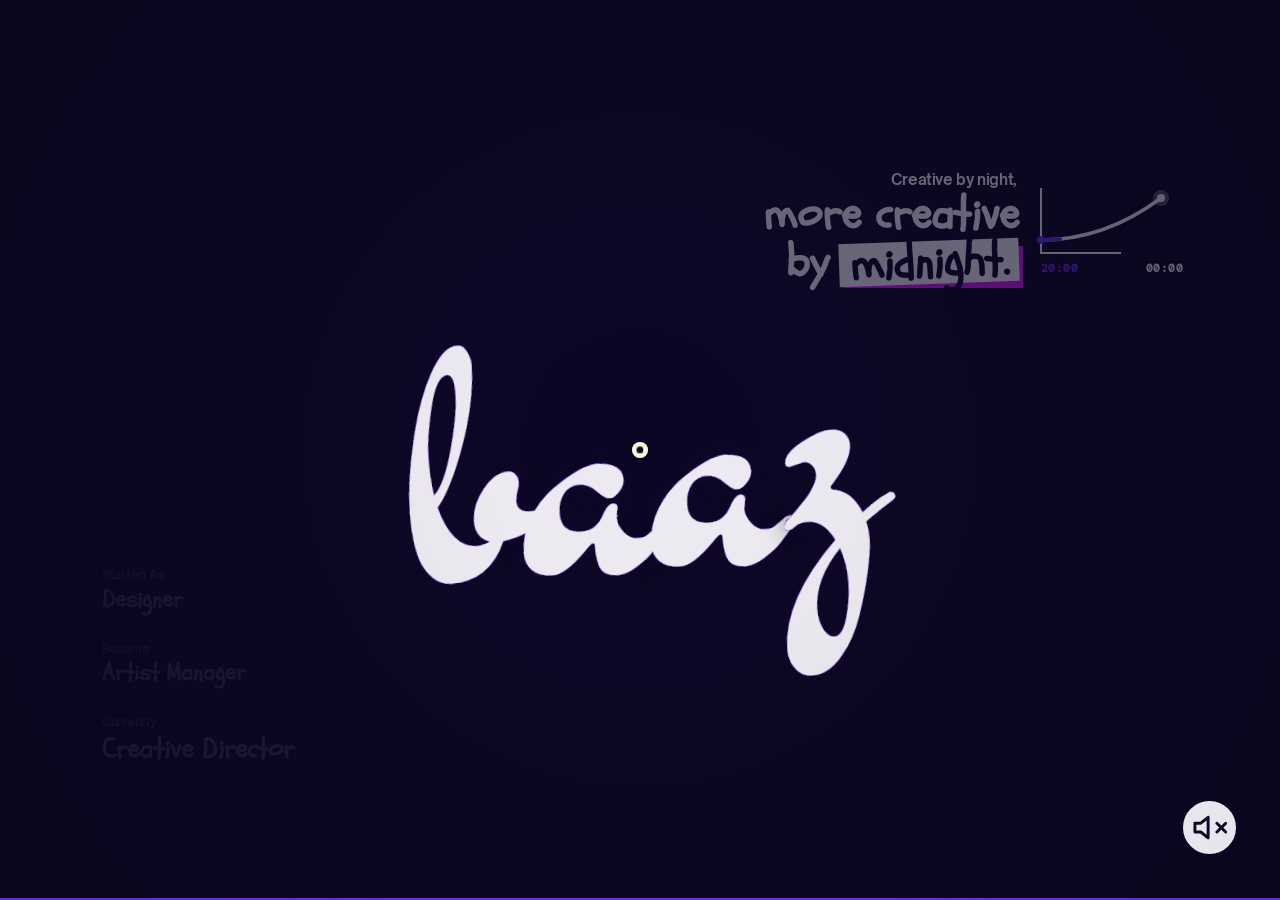
==== index.html @ 8e88f61d "Add complete portfolio clone with violet and magenta palette" ====
<!DOCTYPE html>
<html lang="en">
<head>
    <meta charset="UTF-8">
    <meta name="viewport" content="width=device-width, initial-scale=1.0">
    <title>Baaz | Violet Edition</title>

    <meta name="description" content="Bajkamal Singh — Creative Director & Growth Marketer based in Delhi. Building brands, campaigns, and cultural moments through structured storytelling.">
    <meta property="og:title" content="Bajkamal Singh | Creative Director & Marketer">
    <meta property="og:description" content="Portfolio of Bajkamal Singh — creative direction, growth marketing, and brand strategy from Delhi.">
    <meta property="og:type" content="website">
    <meta name="robots" content="noindex, nofollow">
    <meta name="twitter:card" content="summary_large_image">

    <!-- Tailwind CSS -->
    <link rel="stylesheet" href="utilities.css">
    
    <!-- Reliable Lucide Icons UMD CDN -->
    <script src="vendor/lucide.min.js"></script>

    <!-- GSAP & Plugins -->
    <script src="vendor/gsap.min.js" crossorigin="anonymous"></script>
    <script src="vendor/ScrollTrigger.min.js" crossorigin="anonymous"></script>
    <script src="vendor/Draggable.min.js" crossorigin="anonymous"></script>

    <!-- Lenis (Smooth Scroll) -->
    <script src="vendor/lenis.min.js" crossorigin="anonymous"></script>

    <!-- Tone.js (Cinematic Sound Design) -->
    <script src="vendor/Tone.js" crossorigin="anonymous"></script>

    <!-- Fonts: Dr Sugiyama + Inter + DM Mono + Bebas Neue + DM Sans -->
    
    
    <link href="fonts/fontface-0.css" rel="stylesheet">
    <link href="fonts/fontface-1.css" rel="stylesheet">

    <style>
        /* Accessibility: Reduced Motion */
        @media (prefers-reduced-motion: reduce) {
            *, ::before, ::after {
                animation-duration: 0.01ms !important;
                animation-iteration-count: 1 !important;
                transition-duration: 0.01ms !important;
                scroll-behavior: auto !important;
            }
            .will-change-transform, .will-change-opacity {
                will-change: auto !important;
            }
        }

        :root {
            --beige: #FFFEFE;
            --beige-dark: #FFFEFE;
            --blue: #7030F1;
            --navy: #0B0721;
            --border-w: 2px;
            --font-main: 'Inter', Arial, sans-serif;
        }

        html {
            overflow-x: hidden; /* block horizontal bleed even without Lenis */
        }

        body {
            font-family: var(--font-main);
            background-color: #0B0721; /* Deep void base */
            color: var(--navy);
            margin: 0;
            overflow-x: hidden; /* horizontal bleed blocked; Lenis controls vertical */
            -webkit-font-smoothing: antialiased;
            font-weight: 600;
        }

        /* --- UI UTILS --- */
        .border-grid { border-color: var(--blue); border-width: var(--border-w); }
        .border-b-grid { border-bottom: var(--border-w) solid var(--blue); }
        
        @media (hover: hover) and (pointer: fine) {
            body, a, button, [role="button"], input, select, textarea, .cursor-pointer, .cursor-hover {
                cursor: none !important;
            }
        }

        /* The Core Navbar Element */
        .nav-brutal { 
            display: flex; position: relative; background: var(--beige); 
            border: 2px solid var(--navy); box-shadow: 4px 4px 0px var(--navy); 
            padding: 4px; pointer-events: auto; justify-content: center;
            overflow: hidden;
            will-change: width, transform, border-color, background-color;
        }
        @media (min-width: 768px) {
            .nav-brutal { border-width: 3px; box-shadow: 8px 8px 0px var(--navy); padding: 6px; }
        }
        
        .nav-indicator { 
            position: absolute; top: 4px; bottom: 4px; left: 4px; 
            background: var(--blue); z-index: 0; 
            will-change: transform, width, left;
        }
        @media (min-width: 768px) {
            .nav-indicator { top: 6px; bottom: 6px; left: 6px; }
        }
        
        .nav-item {
            position: relative; z-index: 1; font-weight: 800;
            letter-spacing: 0.1em; color: var(--navy);
            transition: color 0.3s ease; text-decoration: none; white-space: nowrap;
            flex-shrink: 0;
            text-shadow: 0 0 0.5px currentColor, 0 0 0.5px currentColor;
        }
        .nav-item.active { color: var(--beige); }

        .bg-blueprint {
            background-size: 40px 40px;
            background-image: 
                linear-gradient(to right, rgba(112,48,241,0.05) 1px, transparent 1px),
                linear-gradient(to bottom, rgba(112,48,241,0.05) 1px, transparent 1px);
        }

        h2, h3 { font-weight: 800; letter-spacing: -0.03em; }
        ::-webkit-scrollbar { display: none; }
        @keyframes ticker { 0% { transform: translateX(0); } 100% { transform: translateX(-50%); } }
        @keyframes float { 0%,100% { transform: translateY(0px); } 50% { transform: translateY(-7px); } }

        /* --- CINEMATIC WORLD ARCHITECTURE --- */
        #world-viewport {
            width: 100%;
            height: 100vh;
            position: fixed;
            top: 0; left: 0;
            overflow-y: auto; 
            overflow-x: hidden;
            z-index: 10;
            background: #0B0721;
            perspective: 1500px;
        }

        #world-container {
            will-change: transform, filter, opacity;
            background: var(--beige);
            min-height: 100vh;
            transform-origin: center bottom;
            transform-style: preserve-3d;
        }

        /* Cinematic HUD Vignette */
        #cinematic-vignette {
            position: fixed; inset: 0; z-index: 9000; pointer-events: none;
            background: radial-gradient(circle at center, transparent 20%, rgba(11,7,33,0.98) 100%);
            opacity: 0.1; transition: opacity 0.8s ease; mix-blend-mode: multiply;
        }
        body.traveling #cinematic-vignette { opacity: 1; }
        
        /* Prevent heavy GSAP frame rendering during fast cinematic warping */
        body.traveling #vending-machine-section {
            visibility: hidden !important;
        }

        /* Cinematic Text Reveals */
        .reveal-text {
            clip-path: polygon(0 100%, 100% 100%, 100% 100%, 0% 100%);
            transform: translateY(20px);
            opacity: 0;
            transition: clip-path 0.9s cubic-bezier(0.16, 1, 0.3, 1), 
                        transform 0.9s cubic-bezier(0.16, 1, 0.3, 1), 
                        opacity 0.9s ease;
            will-change: clip-path, transform, opacity;
        }
        .reveal-text.is-visible {
            clip-path: polygon(0 -20%, 100% -20%, 100% 120%, 0 120%);
            transform: translateY(0);
            opacity: 1;
        }

        .reveal-blur {
            filter: blur(8px);
            transform: scale(0.95) translateY(10px);
            opacity: 0;
            transition: filter 1s cubic-bezier(0.16, 1, 0.3, 1), 
                        transform 1s cubic-bezier(0.16, 1, 0.3, 1), 
                        opacity 1s ease;
            will-change: filter, transform, opacity;
        }
        .reveal-blur.is-visible {
            filter: blur(0px);
            transform: scale(1) translateY(0);
            opacity: 1;
        }

        /* Metro Vibration Effect */
        @keyframes rumble {
            0% { transform: translateY(0px) translateX(0px); }
            25% { transform: translateY(-1px) translateX(1px) rotate(0.1deg); }
            50% { transform: translateY(1px) translateX(-1px) rotate(-0.1deg); }
            75% { transform: translateY(-1px) translateX(-0.5px) rotate(0.05deg); }
            100% { transform: translateY(0px) translateX(0px); }
        }
        .animate-rumble {
            animation: rumble 0.15s ease-in-out infinite;
        }

        /* --- DECK & REELS SPREAD ON SCROLL --- */
        @media (min-width: 768px) {
            .spread-deck > * + * {
                margin-left: -10rem !important;
                transition: margin 1.2s cubic-bezier(0.175, 0.885, 0.32, 1.275) 0.3s !important;
            }
            .spread-deck.is-spread > * + * {
                margin-left: -1.5rem !important; /* Spread sideways */
            }

            .spread-reels > * + * {
                margin-left: -8rem !important;
                transition: margin 1.2s cubic-bezier(0.175, 0.885, 0.32, 1.275) 0.4s !important;
            }
            .spread-reels.is-spread > * + * {
                margin-left: -0.5rem !important; /* Spread sideways */
            }
        }

        /* Elegant Highlighting */
        .glow-highlight {
            position: relative;
            display: inline-block;
            color: #DC1EFE;
            text-shadow: 0 0 15px rgba(220,30,254,0.4);
            font-style: italic;
        }
        .glow-highlight::after {
            content: "";
            position: absolute;
            bottom: -2px;
            left: 0;
            width: 100%;
            height: 1px;
            background: linear-gradient(90deg, transparent, rgba(220,30,254,0.8), transparent);
        }

        /* Video spatial layer — always fullscreen, always playing */
        #intro-thumb-container {
            opacity: 1;
        }

        /* The intro window frame that replaces the video slot in typography */
        #intro-window-frame {
            backdrop-filter: blur(1px);
            /* Subtle gradient to suggest depth behind */
            background: linear-gradient(
                to bottom,
                rgba(112,48,241,0.08) 0%,
                rgba(112,48,241,0.02) 100%
            );
        }

        #main-nav-container,
        #top-ribbon {
            will-change: transform, opacity, filter;
        }

        /* Modern Glass Reflections */
        .glass-reflection {
            position: absolute; top: 0; left: 0; right: 0; bottom: 0;
            background: linear-gradient(90deg, transparent 0%, rgba(255,254,254,0.03) 45%, rgba(255,254,254,0.08) 50%, rgba(255,254,254,0.03) 55%, transparent 100%);
            animation: drift 15s infinite linear;
            pointer-events: none; z-index: 50; mix-blend-mode: overlay;
        }
        @keyframes drift {
            0% { transform: translateX(-150%) skewX(-15deg); }
            100% { transform: translateX(250%) skewX(-15deg); }
        }

        /* Card Highlights */
        @keyframes cardWave {
            0% { transform: translateX(-200%) skewX(-15deg); }
            100% { transform: translateX(300%) skewX(-15deg); }
        }
        .card-wave {
            position: absolute; top: 0; left: 0; bottom: 0; width: 100%;
            background: linear-gradient(90deg, transparent, rgba(255,254,254,0.15), rgba(255,254,254,0.6), rgba(255,254,254,0.15), transparent);
            animation: cardWave 3s infinite linear;
            z-index: 5; pointer-events: none; mix-blend-mode: screen; 
        }

        /* --- STACK TRACE ACCORDION --- */
        .stack-card {
            will-change: transform, top;
        }

        #transit-train {
            height: 210px;
        }

        /* Stack card cursor label */
        #stack-cursor-label {
            position: fixed;
            pointer-events: none;
            z-index: 10003;
            transform: translate(18px, -50%);
            opacity: 0;
            transition: opacity 0.18s ease;
            will-change: transform, opacity;
            white-space: nowrap;
            background: #0B0721;
            color: #FFFEFE;
            font-family: 'Schoolbell', cursive;
            font-size: 11px;
            font-weight: 700;
            letter-spacing: 0.12em;
            text-transform: uppercase;
            padding: 5px 10px;
            border: 1.5px solid #FFFEFE;
            box-shadow: 3px 3px 0 #FFFEFE;
            line-height: 1;
        }
        #stack-cursor-label.visible { opacity: 1; }

        @media (hover: none), (max-width: 767px) {
            #stack-cursor-label { display: none !important; }
        }

        /* Gallery / Insomniac Work cursor label */
        #gallery-cursor-label {
            position: fixed;
            pointer-events: none;
            z-index: 10003;
            transform: translate(18px, -50%);
            opacity: 0;
            transition: opacity 0.18s ease;
            will-change: transform, opacity;
            white-space: nowrap;
            background: #FFFEFE;
            color: #0B0721;
            font-family: 'Schoolbell', cursive;
            font-size: 11px;
            font-weight: 700;
            letter-spacing: 0.12em;
            text-transform: uppercase;
            padding: 5px 10px;
            border: 1.5px solid #0B0721;
            box-shadow: 3px 3px 0 #0B0721;
            line-height: 1;
        }
        #gallery-cursor-label.visible { opacity: 1; }

        @media (hover: none), (max-width: 767px) {
            #gallery-cursor-label { display: none !important; }
        }

        /* Dissection case-study cursor label */
        #dissect-scroll-label {
            position: fixed;
            pointer-events: none;
            z-index: 10003;
            transform: translate(18px, -50%);
            opacity: 0;
            transition: opacity 0.18s ease;
            will-change: transform, opacity;
            white-space: nowrap;
            background: #0B0721;
            color: #FFFEFE;
            font-family: 'Schoolbell', cursive;
            font-size: 11px;
            font-weight: 700;
            letter-spacing: 0.12em;
            text-transform: uppercase;
            padding: 5px 10px;
            border: 1.5px solid #FFFEFE;
            box-shadow: 3px 3px 0 #FFFEFE;
            line-height: 1;
        }
        #dissect-scroll-label.visible { opacity: 1; }

        @media (hover: none), (max-width: 767px) {
            #dissect-scroll-label { display: none !important; }
        }

        .card-expand {
            max-height: 0; 
            overflow: hidden; 
            transition: max-height 0.5s cubic-bezier(0.23,1,0.32,1), opacity 0.4s ease, margin-top 0.4s ease; 
            opacity: 0; 
        }
        .card-expand.open {
            max-height: 800px;
            opacity: 1;
        }

        /* --- DIARY REALISM STYLES --- */
        .paper-texture {
            background-image: url("data:image/svg+xml,%3Csvg viewBox='0 0 200 200' xmlns='http://www.w3.org/2000/svg'%3E%3Cfilter id='noiseFilter'%3E%3CfeTurbulence type='fractalNoise' baseFrequency='0.85' numOctaves='3' stitchTiles='stitch'/%3E%3C/filter%3E%3Crect width='100%25' height='100%25' filter='url(%23noiseFilter)' opacity='0.08'/%3E%3C/svg%3E");
            mix-blend-mode: multiply;
            pointer-events: none;
        }

        .page-crease-left {
            background: linear-gradient(to right, transparent 75%, rgba(11,7,33,0.04) 88%, rgba(11,7,33,0.12) 100%);
        }
        .page-crease-right {
            background: linear-gradient(to left, transparent 75%, rgba(11,7,33,0.04) 88%, rgba(11,7,33,0.12) 100%);
        }

        /* 3D Book Spine Hinge and Turning Mechanics */
        .book-viewport {
            perspective: 2200px;
            transform-style: preserve-3d;
        }

        .book-container {
            transform-style: preserve-3d;
            position: relative;
        }

        /* Double-sided leaf structures */
        .book-page-turning {
            transform-style: preserve-3d;
            transform-origin: left center;
            position: absolute;
            width: 50%;
            height: 100%;
            top: 0;
            right: 0; /* Cover rests on the right half when closed */
            z-index: 30;
            will-change: transform;
        }

        .page-face {
            position: absolute;
            inset: 0;
            width: 100%;
            height: 100%;
            backface-visibility: hidden;
            overflow: hidden;
        }

        .page-face-front {
            /* Front of the physical cover */
            transform: rotateY(0deg);
        }

        .page-face-back {
            /* Inside of the cover (becomes Left Page when open) */
            transform: rotateY(180deg);
        }
        
        .realistic-paper-stack-right {
            box-shadow: 
                0px 0px 0px 1px rgba(11,7,33,0.1),
                1px 1px 0px #FFFEFE,
                2px 2px 0px #FFFEFE,
                3px 3px 0px #FFFEFE,
                4px 4px 0px #FFFEFE,
                5px 5px 0px #FFFEFE,
                12px 12px 20px rgba(11,7,33,0.3);
        }

        .realistic-paper-stack-left {
            box-shadow: 
                0px 0px 0px 1px rgba(11,7,33,0.1),
                -1px 1px 0px #FFFEFE,
                -2px 2px 0px #FFFEFE,
                -3px 3px 0px #FFFEFE,
                -4px 4px 0px #FFFEFE,
                -5px 5px 0px #FFFEFE,
                -12px 12px 20px rgba(11,7,33,0.3);
        }

        /* Scotch Tape Realistic Elements */
        .scotch-tape {
            background: rgba(255,254,254,0.35);
            backdrop-filter: blur(0.5px);
            border-left: 1px dashed rgba(255,254,254,0.4);
            border-right: 1px dashed rgba(255,254,254,0.4);
            box-shadow: 0 1px 3px rgba(11,7,33,0.06);
            transform: rotate(-3deg);
            mix-blend-mode: multiply;
        }
        .scotch-tape::before, .scotch-tape::after {
            content: '';
            position: absolute;
            left: 0; right: 0; height: 4px;
            background-size: 6px 4px;
        }
        .scotch-tape::before {
            top: -4px;
            background-image: linear-gradient(45deg, transparent 75%, rgba(255,254,254,0.4) 75%), linear-gradient(-45deg, transparent 75%, rgba(255,254,254,0.4) 75%);
        }
        .scotch-tape::after {
            bottom: -4px;
            background-image: linear-gradient(45deg, transparent 75%, rgba(255,254,254,0.4) 75%), linear-gradient(-45deg, transparent 75%, rgba(255,254,254,0.4) 75%);
        }

        /* Realistic Pushpin Elements */
        .pushpin {
            width: 12px;
            height: 12px;
            background: radial-gradient(circle at 35% 35%, #DC1EFE 0%, #DC1EFE 70%, #4D2999 100%);
            border-radius: 50%;
            box-shadow: 
                0 1px 1px rgba(11,7,33,0.3),
                3px 5px 4px rgba(11,7,33,0.35);
            position: relative;
        }
        .pushpin::after {
            content: '';
            position: absolute;
            top: 50%; left: 50%;
            width: 4px; height: 4px;
            background: rgba(255,254,254,0.6);
            border-radius: 50%;
            transform: translate(-50%, -50%) translate(-2px, -2px);
        }

        /* Blueprint Line SVG Animation Classes */
        .map-line-path {
            stroke: var(--blue);
            stroke-width: 2;
            fill: none;
            stroke-dasharray: 4000;
            stroke-dashoffset: 4000;
            stroke-linecap: butt;
            stroke-linejoin: round;
        }

        /* Focus lifts for active elements */
        .focus-lift-target {
            transition: transform 0.6s cubic-bezier(0.16, 1, 0.3, 1), opacity 0.6s ease, filter 0.6s ease;
            will-change: transform, opacity, filter;
        }

        /* Dynamic Circle Drawing around Sneakers */
        .glowing-circle-path {
            stroke: var(--blue);
            stroke-width: 2.5;
            fill: none;
            stroke-dasharray: 600;
            stroke-dashoffset: 600;
            stroke-linecap: round;
            transition: stroke-dashoffset 1.5s cubic-bezier(0.16, 1, 0.3, 1);
        }
        
        .glowing-circle-path.draw-active {
            stroke-dashoffset: 0;
        }

        /* Redacted / Evidence highlights */
        .marker-highlight {
            background: linear-gradient(104deg, transparent 0%, rgba(255,254,254,0) 1%, #FFFEFE 4%, #FFFEFE 96%, transparent 100%);
            display: inline-block;
            padding: 2px 8px;
            transform: rotate(-1deg);
            border: 1px dashed rgba(255,254,254,0.6);
            box-shadow: 1px 1px 3px rgba(11,7,33,0.05);
        }

        /* --- EVIDENCE STYLE STAMPS --- */
        .evidence-stamp-red {
            border: 2.5px solid rgba(220,30,254,0.85);
            color: rgba(220,30,254,0.9);
            transform: rotate(-3.5deg);
            box-shadow: inset 0 0 4px rgba(220,30,254,0.1), 2px 4px 10px rgba(11,7,33,0.08);
            background: rgba(255,254,254,0.3);
        }
        .evidence-stamp-yellow {
            border: 2px dashed rgba(77,41,153,0.85);
            color: rgba(77,41,153,0.95);
            transform: rotate(2deg);
            box-shadow: 2px 4px 10px rgba(11,7,33,0.06);
            background: rgba(255,254,254,0.35);
        }
        .evidence-stamp-blue {
            border: 2.5px solid rgba(112,48,241,0.8);
            color: rgba(112,48,241,0.95);
            transform: rotate(-1.5deg);
            box-shadow: 2px 4px 10px rgba(11,7,33,0.08);
            background: rgba(255,254,254,0.3);
        }

        /* Custom realistic lined/grid paper backgrounds */
        .ruled-paper-lines {
            background-size: 100% 24px;
            background-image: linear-gradient(rgba(112,48,241,0.06) 1px, transparent 1px);
        }

        /* --- PHYSICAL DRAGGABLE STICKER DESIGNS --- */
        .draggable-sticker {
            position: absolute;
            z-index: 100;
            cursor: grab !important;
            user-select: none;
            touch-action: none;
            will-change: transform, box-shadow;
            filter: drop-shadow(4px 8px 12px rgba(11,7,33,0.3));
            transition: transform 0.15s ease-out;
        }
        .draggable-sticker:active {
            cursor: grabbing !important;
            filter: drop-shadow(8px 16px 20px rgba(11,7,33,0.4));
        }
        /* Paper Sticker White Border Matte Outline */
        .sticker-matte-base {
            background-color: white;
            border: 4px solid white;
            border-radius: 12px;
            box-shadow: 0 0 0 1px rgba(11,7,33,0.12), inset 0 0 4px rgba(11,7,33,0.06);
            overflow: hidden;
            display: flex;
            align-items: center;
            justify-content: center;
        }
        .sticker-diecut-round {
            border-radius: 50%;
            background-color: white;
            border: 4.5px solid white;
            box-shadow: 0 0 0 1px rgba(11,7,33,0.12), inset 0 0 4px rgba(11,7,33,0.06);
        }

        /* --- DIARY TYPOGRAPHY ADAPTATIONS --- */
        /* Epilogue quote: Schoolbell, readable size, relaxed leading, no uppercase */
        #epilogue-quote {
            font-family: 'Schoolbell', cursive !important;
            font-size: clamp(14px, 1.6vw, 20px) !important;
            font-weight: 400 !important;
            text-transform: none !important;
            letter-spacing: 0.02em !important;
            line-height: 1.65 !important;
        }

        /* Philosophy card: Schoolbell headline + body */
        #art-terminal h4 {
            font-family: 'Schoolbell', cursive !important;
            font-weight: 700 !important;
            font-size: clamp(18px, 1.6vw, 22px) !important;
            letter-spacing: -0.025em !important;
        }
        #art-terminal p.relative {
            font-family: 'Schoolbell', cursive !important;
            font-size: clamp(12px, 1.1vw, 14px) !important;
            color: rgba(11,7,33,0.8) !important;
            line-height: 1.55 !important;
        }

        /* Micro story (left page narrative block) */
        #origin-micro-story {
            font-size: clamp(12px, 1.2vw, 15px) !important;
            line-height: 1.65 !important;
        }

        /* Intro sticky note typewriter text */
        #intro-sticky-note .relative.z-10 > p {
            font-size: clamp(13px, 1.2vw, 15px) !important;
            line-height: 24px !important;
        }
        #intro-sticky-note .relative.z-10 > p > span {
            font-size: clamp(12px, 1.1vw, 14px) !important;
        }

        /* "how it all started" cursive annotation */
        #frag-origin-cursive {
            font-size: clamp(20px, 2.2vw, 28px) !important;
        }

        /* Strategy annotation multi-line */
        #frag-strategy-annot {
            font-size: clamp(12px, 1.3vw, 16px) !important;
            font-weight: 700 !important;
            line-height: 1.35 !important;
        }
        #frag-strategy-annot span {
            font-size: clamp(14px, 1.5vw, 18px) !important;
        }

        /* "crazy what happens" annotation */
        #art-stats > div:last-child {
            font-size: clamp(13px, 1.2vw, 15px) !important;
            line-height: 1.35 !important;
        }

        /* Evidence stamp annotations (Gloria Hallelujah captions) */
        .evidence-stamp-red > span:last-child {
            font-size: clamp(11px, 1.1vw, 15px) !important;
            line-height: 1.3 !important;
        }
        .evidence-stamp-yellow > span:last-child {
            font-size: clamp(9px, 0.95vw, 12px) !important;
            line-height: 1.3 !important;
        }
        .evidence-stamp-blue > span:last-child {
            font-size: clamp(11px, 1.1vw, 15px) !important;
            line-height: 1.3 !important;
        }

        /* Torn signature paper */
        #torn-signature-paper > div:last-child {
            font-size: clamp(22px, 2.2vw, 30px) !important;
            line-height: 1.1 !important;
        }

        /* Footnote / PS block */
        #other-highlights-block {
            font-size: clamp(9px, 0.85vw, 10px) !important;
            color: rgba(11,7,33,0.8) !important;
        }

        /* Bottom footer labels on both pages */
        #about .flex.justify-between.items-end.font-\[\'Schoolbell\'\] {
            font-size: clamp(9px, 0.85vw, 14px) !important;
            opacity: 0.7 !important;
        }
        #about .flex.flex-col.items-start.gap-1.font-\[\'Schoolbell\'\] {
            font-size: clamp(9px, 0.85vw, 14px) !important;
            color: rgba(11,7,33,0.8) !important;
        }

        /* Responsive tiers */
        @media (min-width: 768px) and (max-width: 1023px) {
            #epilogue-quote       { font-size: 16px !important; }
            #art-terminal h4      { font-size: 19px !important; }
            #art-terminal p.relative { font-size: 12px !important; }
            #frag-origin-cursive  { font-size: 21px !important; }
            #frag-strategy-annot  { font-size: 13px !important; }
            #frag-strategy-annot span { font-size: 15px !important; }
            #origin-micro-story   { font-size: 12px !important; }
            #torn-signature-paper > div:last-child { font-size: 22px !important; }
            .evidence-stamp-red > span:last-child  { font-size: 11px !important; }
            .evidence-stamp-blue > span:last-child { font-size: 11px !important; }
        }
        @media (min-width: 1024px) and (max-width: 1440px) {
            #epilogue-quote       { font-size: 17px !important; }
            #art-terminal h4      { font-size: 20px !important; }
            #frag-origin-cursive  { font-size: 24px !important; }
            #torn-signature-paper > div:last-child { font-size: 26px !important; }
        }
        @media (min-width: 1441px) and (max-width: 1920px) {
            #epilogue-quote       { font-size: 19px !important; }
            #frag-origin-cursive  { font-size: 27px !important; }
            #torn-signature-paper > div:last-child { font-size: 29px !important; }
        }
        @media (min-width: 1921px) {
            #epilogue-quote       { font-size: 20px !important; }
            #frag-origin-cursive  { font-size: 28px !important; }
            #torn-signature-paper > div:last-child { font-size: 30px !important; }
        }

        /* --- DIARY CINEMATIC FOCAL OVERLAY --- */
        #diary-focal-overlay {
            position: fixed;
            inset: 0;
            pointer-events: none;
            z-index: 198;
            opacity: 0;
            will-change: opacity;
            background: radial-gradient(
                ellipse 40vw 44vh at 50% 50%,
                transparent 0%,
                transparent 28%,
                rgba(11,7,33,0.45) 52%,
                rgba(11,7,33,0.82) 74%,
                rgba(11,7,33,0.96) 100%
            );
        }

        /* --- AWARD-WINNING HERO LABELS --- */
        .hero-label-item {
            position: relative;
            overflow: hidden;
            display: block;
        }
        .hero-label-primary {
            display: block;
            transition: transform 0.6s cubic-bezier(0.16, 1, 0.3, 1), opacity 0.5s ease;
            will-change: transform, opacity;
        }
        .hero-label-secondary {
            display: block;
            position: absolute;
            top: 100%;
            left: 0;
            color: var(--blue);
            transition: transform 0.6s cubic-bezier(0.16, 1, 0.3, 1), opacity 0.5s ease;
            will-change: transform, opacity;
            text-align: inherit;
            width: 100%;
            text-shadow: 0 0 12px rgba(112,48,241,0.5);
            opacity: 0;
        }
        .group:hover .hero-label-primary { transform: translateY(-110%) skewY(-4deg); opacity: 0; }
        .group:hover .hero-label-secondary { transform: translateY(-100%) skewY(0deg); opacity: 1; }
        
        .delay-1 { transition-delay: 0.05s; }
        .delay-2 { transition-delay: 0.1s; }
        
        .transform-style-3d {
            transform-style: preserve-3d;
            perspective: 800px;
        }

        
        /* --- STREAMING_CHUNK: Defining hanging paper hinge coordinates... */
        .hanging-hinge-top { transform-origin: top center !important; }
        .hanging-hinge-left { transform-origin: top left !important; }

        /* --- BRUTALIST CASE STUDY CSS OVERRIDES --- */
        .brutal-wrap { padding: 4rem 3rem; display: flex; flex-direction: column; gap: 2rem; font-family: 'Inter', sans-serif; }
        @media (max-width: 768px) { .brutal-wrap { padding: 2.5rem 1.5rem; } }
        .brutal-overline { font-family: 'Schoolbell', cursive; font-size: 14px; font-weight: 800; letter-spacing: 0.15em; text-transform: uppercase; border-bottom: 4px solid var(--text-color); padding-bottom: 8px; display: inline-block; margin-bottom: 1rem; color: var(--text-color); }
        .brutal-title { font-family: 'Bebas Neue', sans-serif; font-size: clamp(80px, 16vw, 180px); line-height: 0.85; letter-spacing: -0.02em; margin-bottom: 1rem; text-transform: uppercase; color: var(--text-color); }
        .brutal-sub { font-family: 'DM Sans', sans-serif; font-size: 16px; font-weight: 800; margin-bottom: 2rem; border: 4px solid var(--text-color); padding: 12px; display: inline-block; text-transform: uppercase; background: var(--text-color); color: var(--bg-color); }
        .brutal-tags { display: flex; gap: 12px; flex-wrap: wrap; margin-bottom: 3rem; }
        .brutal-tag { font-family: 'Schoolbell', cursive; font-size: 12px; font-weight: 800; letter-spacing: 0.1em; text-transform: uppercase; border: 4px solid var(--text-color); padding: 6px 12px; background: transparent; color: var(--text-color); }
        .brutal-hook { font-family: 'Inter', sans-serif; font-weight: 900; font-size: clamp(24px, 4vw, 36px); line-height: 1.1; letter-spacing: -0.04em; border-left: 12px solid var(--text-color); padding-left: 2rem; margin: 3rem 0; color: var(--text-color); }
        
        .brutal-split { display: grid; grid-template-columns: 1fr 1fr; border: 8px solid var(--text-color); margin: 3rem 0; }
        @media (max-width: 768px) { .brutal-split { grid-template-columns: 1fr; } }
        .brutal-split-left, .brutal-split-right { padding: 3rem; display: flex; flex-direction: column; }
        .brutal-split-left { border-right: 8px solid var(--text-color); background: var(--bg-color); color: var(--text-color); }
        .brutal-split-right { background: var(--text-color); color: var(--bg-color); }
        @media (max-width: 768px) { .brutal-split-left { border-right: none; border-bottom: 8px solid var(--text-color); } }
        .brutal-split-title { font-family: 'Schoolbell', cursive; font-size: 16px; font-weight: 800; text-transform: uppercase; border-bottom: 4px solid currentColor; padding-bottom: 8px; margin-bottom: 1.5rem; letter-spacing: 0.1em; }
        .brutal-split-body { font-family: 'Inter', sans-serif; font-weight: 900; font-size: 24px; line-height: 1.2; letter-spacing: -0.02em; }
        
        .brutal-grid-3 { display: grid; grid-template-columns: repeat(3, 1fr); border: 8px solid var(--text-color); margin: 2rem 0; }
        .brutal-grid-2 { display: grid; grid-template-columns: repeat(2, 1fr); border: 8px solid var(--text-color); margin: 2rem 0; }
        @media (max-width: 768px) { .brutal-grid-3, .brutal-grid-2 { grid-template-columns: 1fr; } }
        .brutal-grid-item { padding: 2rem; border-right: 8px solid var(--text-color); border-bottom: 8px solid var(--text-color); display: flex; flex-direction: column; color: var(--text-color); }
        .brutal-grid-3 .brutal-grid-item:nth-child(3n) { border-right: none; }
        .brutal-grid-2 .brutal-grid-item:nth-child(2n) { border-right: none; }
        .brutal-grid-3 .brutal-grid-item:not(:nth-last-child(-n+3)) { border-bottom: 8px solid var(--text-color); }
        .brutal-grid-2 .brutal-grid-item:not(:nth-last-child(-n+2)) { border-bottom: 8px solid var(--text-color); }
        .brutal-grid-3 .brutal-grid-item:nth-last-child(-n+3), .brutal-grid-2 .brutal-grid-item:nth-last-child(-n+2) { border-bottom: none; }
        @media (max-width: 768px) { 
            .brutal-grid-3 .brutal-grid-item, .brutal-grid-2 .brutal-grid-item { border-right: none !important; border-bottom: 8px solid var(--text-color) !important; } 
            .brutal-grid-3 .brutal-grid-item:last-child, .brutal-grid-2 .brutal-grid-item:last-child { border-bottom: none !important; }
        }
        
        .brutal-num { font-family: 'Bebas Neue', sans-serif; font-size: 80px; line-height: 0.8; margin-bottom: 1rem; letter-spacing: -0.02em; }
        .brutal-item-title { font-family: 'Inter', sans-serif; font-weight: 900; font-size: 24px; text-transform: uppercase; margin-bottom: 1rem; border-bottom: 4px solid var(--text-color); padding-bottom: 8px; }
        .brutal-item-desc { font-family: 'DM Sans', sans-serif; font-size: 14px; font-weight: 600; line-height: 1.5; text-transform: uppercase; }
        
        .brutal-contact-sheet { display: grid; grid-template-columns: repeat(auto-fit, minmax(250px, 1fr)); gap: 3rem; margin: 4rem 0; }
        .brutal-img-wrap { position: relative; filter: saturate(0.85) contrast(1.05); transition: filter 0.2s, box-shadow 0.2s, transform 0.2s; min-height: 300px; display: flex; flex-direction: column; overflow: hidden; border-radius: 12px; }
        .brutal-img-wrap:hover { filter: saturate(1.1) contrast(1.1); transform: translateY(-4px); box-shadow: 0 20px 40px rgba(11,7,33,0.5); }
        .brutal-img-wrap img { width: 100%; height: 100%; object-fit: cover; display: block; mix-blend-mode: normal; flex-grow: 1;}
        .brutal-img-meta { position: absolute; top: 0; left: 0; background: var(--text-color); color: var(--bg-color); font-family: 'Schoolbell', cursive; font-size: 12px; font-weight: 800; padding: 6px 12px; text-transform: uppercase; z-index: 10; border-bottom: 4px solid var(--bg-color); border-right: 4px solid var(--bg-color); }
        
        .brutal-stats-grid { display: grid; grid-template-columns: repeat(auto-fit, minmax(250px, 1fr)); gap: 3rem; margin: 4rem 0; }
        .brutal-stat-card { border: 8px solid var(--text-color); padding: 2rem; display: flex; flex-direction: column; box-shadow: 16px 16px 0px var(--text-color); background: var(--bg-color); color: var(--text-color); }
        .brutal-stat-big { font-family: 'Bebas Neue', sans-serif; font-size: clamp(80px, 10vw, 140px); line-height: 0.8; margin-bottom: 0.5rem; letter-spacing: -0.02em; }
        .brutal-stat-label { font-family: 'Schoolbell', cursive; font-size: 14px; font-weight: 800; text-transform: uppercase; border-top: 6px solid var(--text-color); padding-top: 1rem; margin-top: auto; letter-spacing: 0.1em; }
        .brutal-stat-sub { font-family: 'DM Sans', sans-serif; font-size: 13px; font-weight: 700; margin-bottom: 2rem; text-transform: uppercase; }

        .brutal-flow-container { border: 8px solid var(--text-color); padding: 2rem; background: var(--bg-color); overflow-x: auto; margin-bottom: 2rem; box-shadow: 16px 16px 0px var(--text-color); }
    
        /* --- GALLERY MARQUEE --- */
        @keyframes marquee-left {
            0% { transform: translateX(0); }
            100% { transform: translateX(-50%); }
        }
        @keyframes marquee-right {
            0% { transform: translateX(-50%); }
            100% { transform: translateX(0); }
        }

        /* --- ATTENTION PULSE --- */
        @keyframes outlinePulse {
            0% { outline: 4px solid rgba(220,30,254,0.7); outline-offset: 0px; }
            70% { outline: 4px solid rgba(220,30,254,0); outline-offset: 15px; }
            100% { outline: 4px solid rgba(220,30,254,0); outline-offset: 15px; }
        }
        .attention-pulse {
            animation: outlinePulse 2s infinite ease-out;
        }
        .animate-marquee-left { animation: marquee-left 40s linear infinite; }
        .animate-marquee-right { animation: marquee-right 45s linear infinite; }
        .hover-pause:hover { animation-play-state: paused; }

        /* --- DYNAMIC MOCKUPS & HOVER EFFECTS (WANDER) --- */
        .mockup-scene { 
            position: relative; height: 450px; width: 100%; display: flex; justify-content: center; align-items: center; 
            perspective: 1200px; margin: 4rem 0; overflow: visible; z-index: 10;
        }
        @media (max-width: 768px) { .mockup-scene { transform: scale(0.65); height: 280px; margin: 1rem 0; } }
        
        .mockup-phone { 
            position: absolute; width: 240px; height: auto;
            transition: all 0.6s cubic-bezier(0.23, 1, 0.32, 1); 
            display: flex; flex-direction: column; 
            filter: drop-shadow(0 20px 40px rgba(11,7,33,0.6)) saturate(0.85) contrast(1.05); 
            will-change: transform, filter;
        }
        
        /* Pre-scroll state: tightly stacked */
        .mockup-left { transform: translateX(-40px) rotate(-4deg) translateY(10px); z-index: 1; }
        .mockup-center { transform: translateY(0px) rotate(0deg); z-index: 3; }
        .mockup-right { transform: translateX(40px) rotate(4deg) translateY(10px); z-index: 2; }
        
        /* Scrolled into view: splayed out */
        .mockup-scene.is-visible .mockup-left { transform: translateX(-150px) rotate(-8deg) translateY(15px); }
        .mockup-scene.is-visible .mockup-center { transform: translateY(0px) rotate(0deg); }
        .mockup-scene.is-visible .mockup-right { transform: translateX(150px) rotate(8deg) translateY(15px); }
        
        /* On hover of scene: push them far apart sidewards to prevent clashing, and scale down unhovered */
        .mockup-scene.is-visible:hover .mockup-left { transform: translateX(-240px) rotate(-8deg) translateY(15px) scale(0.9); filter: drop-shadow(0 15px 30px rgba(11,7,33,0.4)) saturate(0.8) brightness(0.7); }
        .mockup-scene.is-visible:hover .mockup-center { transform: translateY(0px) rotate(0deg) scale(0.9); filter: drop-shadow(0 15px 30px rgba(11,7,33,0.4)) saturate(0.8) brightness(0.7); }
        .mockup-scene.is-visible:hover .mockup-right { transform: translateX(240px) rotate(8deg) translateY(15px) scale(0.9); filter: drop-shadow(0 15px 30px rgba(11,7,33,0.4)) saturate(0.8) brightness(0.7); }
        
        /* Hovered item: moves slightly upwards and sidewards from its new pushed position */
        .mockup-scene.is-visible .mockup-left:hover { transform: translateX(-260px) rotate(-4deg) translateY(-10px) scale(1) !important; filter: drop-shadow(0 30px 60px rgba(11,7,33,0.8)) saturate(1.1) brightness(1) contrast(1.05) !important; z-index: 10 !important; }
        .mockup-scene.is-visible .mockup-center:hover { transform: translateY(-15px) rotate(0deg) scale(1) !important; filter: drop-shadow(0 30px 60px rgba(11,7,33,0.8)) saturate(1.1) brightness(1) contrast(1.05) !important; z-index: 10 !important; }
        .mockup-scene.is-visible .mockup-right:hover { transform: translateX(260px) rotate(4deg) translateY(-10px) scale(1) !important; filter: drop-shadow(0 30px 60px rgba(11,7,33,0.8)) saturate(1.1) brightness(1) contrast(1.05) !important; z-index: 10 !important; }

        /* --- SPLAYED CARD DECK (DROP / RNTL) --- */
        .splayed-deck { 
            position: relative; height: 420px; width: 100%; display: flex; justify-content: center; 
            align-items: center; margin: 4rem 0;
        }
        @media (max-width: 768px) { .splayed-deck { transform: scale(0.6); height: 260px; margin: 1rem 0; } }
        
        .splayed-card { 
            position: absolute; width: 220px; height: auto; min-height: 340px; background: transparent; 
            transition: all 0.4s cubic-bezier(0.175, 0.885, 0.32, 1.275); 
            overflow: hidden; transform-origin: bottom center; display: flex; flex-direction: column;
            will-change: transform, filter, z-index;
            border-radius: 12px;
        }
        
        /* Pre-scroll state: tightly stacked */
        .splayed-card:nth-child(1) { transform: translateX(-60px) rotate(-6deg) translateY(15px); z-index: 1; filter: drop-shadow(0 20px 40px rgba(11,7,33,0.6)) saturate(0.7) brightness(0.5); }
        .splayed-card:nth-child(2) { transform: translateX(-30px) rotate(-3deg) translateY(5px); z-index: 2; filter: drop-shadow(0 20px 40px rgba(11,7,33,0.6)) saturate(0.7) brightness(0.5); }
        .splayed-card:nth-child(3) { transform: translateX(0px) rotate(0deg) translateY(0px); z-index: 3; filter: drop-shadow(0 20px 40px rgba(11,7,33,0.6)) saturate(1.1) brightness(1) contrast(1.05); }
        .splayed-card:nth-child(4) { transform: translateX(30px) rotate(3deg) translateY(5px); z-index: 2; filter: drop-shadow(0 20px 40px rgba(11,7,33,0.6)) saturate(0.7) brightness(0.5); }
        .splayed-card:nth-child(5) { transform: translateX(60px) rotate(6deg) translateY(15px); z-index: 1; filter: drop-shadow(0 20px 40px rgba(11,7,33,0.6)) saturate(0.7) brightness(0.5); }

        /* Scrolled into view: splayed out (tighter to match Krishna's mockups) */
        .splayed-deck.is-visible .splayed-card:nth-child(1) { transform: translateX(-160px) rotate(-10deg) translateY(20px); }
        .splayed-deck.is-visible .splayed-card:nth-child(2) { transform: translateX(-80px) rotate(-5deg) translateY(10px); }
        .splayed-deck.is-visible .splayed-card:nth-child(3) { transform: translateX(0px) rotate(0deg) translateY(-10px) scale(1.05); }
        .splayed-deck.is-visible .splayed-card:nth-child(4) { transform: translateX(80px) rotate(5deg) translateY(10px); }
        .splayed-deck.is-visible .splayed-card:nth-child(5) { transform: translateX(160px) rotate(10deg) translateY(20px); }

        /* On hover of deck: push apart but not off-screen */
        .splayed-deck.is-visible:hover .splayed-card:nth-child(1) { transform: translateX(-300px) rotate(-10deg) translateY(20px) scale(0.9); opacity: 0.8; filter: drop-shadow(0 15px 30px rgba(11,7,33,0.6)) saturate(0.7) brightness(0.5); }
        .splayed-deck.is-visible:hover .splayed-card:nth-child(2) { transform: translateX(-150px) rotate(-5deg) translateY(10px) scale(0.9); opacity: 0.8; filter: drop-shadow(0 15px 30px rgba(11,7,33,0.6)) saturate(0.7) brightness(0.5); }
        .splayed-deck.is-visible:hover .splayed-card:nth-child(3) { transform: translateX(0px) rotate(0deg) translateY(-10px) scale(0.9); opacity: 0.8; filter: drop-shadow(0 15px 30px rgba(11,7,33,0.6)) saturate(0.7) brightness(0.5); }
        .splayed-deck.is-visible:hover .splayed-card:nth-child(4) { transform: translateX(150px) rotate(5deg) translateY(10px) scale(0.9); opacity: 0.8; filter: drop-shadow(0 15px 30px rgba(11,7,33,0.6)) saturate(0.7) brightness(0.5); }
        .splayed-deck.is-visible:hover .splayed-card:nth-child(5) { transform: translateX(300px) rotate(10deg) translateY(20px) scale(0.9); opacity: 0.8; filter: drop-shadow(0 15px 30px rgba(11,7,33,0.6)) saturate(0.7) brightness(0.5); }

        /* Hovered item: keep scale(1) and move slightly upwards and outwards */
        .splayed-deck.is-visible .splayed-card:nth-child(1):hover { transform: translateX(-320px) rotate(-6deg) translateY(-10px) scale(1) !important; filter: drop-shadow(0 30px 60px rgba(11,7,33,0.8)) saturate(1.1) brightness(1) contrast(1.05) !important; opacity: 1 !important; z-index: 20 !important; }
        .splayed-deck.is-visible .splayed-card:nth-child(2):hover { transform: translateX(-160px) rotate(-3deg) translateY(-10px) scale(1) !important; filter: drop-shadow(0 30px 60px rgba(11,7,33,0.8)) saturate(1.1) brightness(1) contrast(1.05) !important; opacity: 1 !important; z-index: 20 !important; }
        .splayed-deck.is-visible .splayed-card:nth-child(3):hover { transform: translateX(0px) rotate(0deg) translateY(-20px) scale(1) !important; filter: drop-shadow(0 30px 60px rgba(11,7,33,0.8)) saturate(1.1) brightness(1) contrast(1.05) !important; opacity: 1 !important; z-index: 20 !important; }
        .splayed-deck.is-visible .splayed-card:nth-child(4):hover { transform: translateX(160px) rotate(3deg) translateY(-10px) scale(1) !important; filter: drop-shadow(0 30px 60px rgba(11,7,33,0.8)) saturate(1.1) brightness(1) contrast(1.05) !important; opacity: 1 !important; z-index: 20 !important; }
        .splayed-deck.is-visible .splayed-card:nth-child(5):hover { transform: translateX(320px) rotate(6deg) translateY(-10px) scale(1) !important; filter: drop-shadow(0 30px 60px rgba(11,7,33,0.8)) saturate(1.1) brightness(1) contrast(1.05) !important; opacity: 1 !important; z-index: 20 !important; }

        /* --- PROJECTS BG GLORIA DRIFT --- */
        @keyframes proj-gloria-drift {
            0%   { transform: translateX(5vw)  translateY(3vh); }
            50%  { transform: translateX(-48vw) translateY(-2vh); }
            100% { transform: translateX(-92vw) translateY(4vh); }
        }

        /* --- BILLBOARD STATION NAME FLOAT --- */
        @keyframes billboard-hover {
            0%   { transform: rotate(-4deg) translateY(0px); }
            50%  { transform: rotate(-4deg) translateY(-7px); }
            100% { transform: rotate(-4deg) translateY(0px); }
        }
        .billboard-float {
            animation: billboard-hover 3.8s ease-in-out infinite;
            will-change: transform;
        }

        /* ============================================================
           RESPONSIVE FOUNDATION & DESKTOP/LAPTOP FIDELITY LAYER
           Added in audit: non-overlapping min-width tiers, fluid type,
           overflow containment, and geometry-preserving widget scaling.
           Kept additive so the GSAP/ScrollTrigger pixel choreography is
           never desynchronised.
           ============================================================ */

        /* 1. Box model — reaffirm border-box for any non-Tailwind custom DOM. */
        *, *::before, *::after { box-sizing: border-box; }

        /* 2. Horizontal-overflow containment. Strategic, not a blanket fix:
           the scroll surface (#world-viewport) already clips X; we reinforce
           the document root + main flow so transformed/absolute children can
           never spawn a rogue horizontal scrollbar at any width. */
        html, body { max-width: 100%; overflow-x: clip; }
        #world-container { max-width: 100vw; overflow-x: clip; }


        /* 3. Fluid typography for the brutalist case-study section.
           These were hard px and stopped scaling on laptop/desktop widths,
           causing undersized display type on large monitors. */
        .brutal-sub        { font-size: clamp(14px, 1.05vw, 18px); }
        .brutal-split-body { font-size: clamp(20px, 1.7vw, 30px); }
        .brutal-num        { font-size: clamp(64px, 6vw, 104px); }
        .brutal-item-title { font-size: clamp(20px, 1.5vw, 28px); }
        .brutal-item-desc  { font-size: clamp(13px, 0.95vw, 16px); }
        .brutal-stat-sub   { font-size: clamp(13px, 0.95vw, 16px); }

        /* ============================================================
           PHASE 2 — DYNAMIC VIEWPORT HEIGHT
           Progressive enhancement: browsers that understand dvh get
           the true visible-area height (no jump on address-bar hide/show
           or OS snapping). Others fall back to the vh already set above.
           !important on .h-screen only — needed because Tailwind CDN
           injects its utilities AFTER this static block in the cascade.
           ============================================================ */
        @supports (height: 100dvh) {
            #world-viewport         { height: 100dvh; }
            #world-container        { min-height: 100dvh; }
        }

        /* ============================================================
           PHASE 1 — FLUID HEADING & TITLE PRIMITIVES
           Compound clamp: (vw × multiplier) + rem offset gives a slope
           that exactly matches the container resize speed.
           ============================================================ */
        .heading-class {
            font-size: clamp(44px, 5.5vw + 0.5rem, 112px);
            line-height: 1.0;
            letter-spacing: -0.03em;
        }
        .title-class {
            font-size: clamp(28px, 3vw + 0.25rem, 64px);
            line-height: 1.1;
            letter-spacing: -0.025em;
        }

        /* ============================================================
           PHASE 1 — SURGICAL FLUID OVERRIDES
           Targeted at hard-pixel freezes identified in the audit.
           !important wins over same-specificity Tailwind CDN utilities.
           ============================================================ */

        /* Preloader display type: lg:text-[110px] frozen from 1024px+ */
        #preloader-content > div:nth-child(2) {
            font-size: clamp(48px, 6.8vw, 124px) !important;
        }

        /* Projects h2: lg:text-[11vw] uncapped — balloons on 4K */
        #proj-section-badge + h2 {
            font-size: clamp(52px, 9.5vw, 200px) !important;
        }

        /* Origin headline: frozen at 38px from 1024px+ */
        #origin-headline {
            font-size: clamp(20px, 2.5vw, 52px) !important;
        }

        /* Delhi Metro welcome overlay — responsive h2 sizes */
        #metro-door-text h2 { font-size: clamp(52px, 9vw, 80px) !important; }
        @media (min-width: 768px)  { #metro-door-text h2 { font-size: 140px !important; } }
        @media (min-width: 1024px) { #metro-door-text h2 { font-size: 100px !important; } }
        @media (min-width: 1280px) { #metro-door-text h2 { font-size: 120px !important; } }
        @media (min-width: 1921px) { #metro-door-text h2 { font-size: clamp(120px, 9vw, 180px) !important; } }
        #metro-door-text p  { font-size: clamp(18px, 3.2vw, 56px) !important; }

        /* Footer signature: fixed 50px on md+ collapses on snapped window */
        #contact > div:last-child > span {
            font-size: clamp(26px, 3.2vw, 60px) !important;
        }

        /* Route board height — allows label overflow at narrow desktop widths */
        #fixed-route-board { height: clamp(110px, calc(12vw + 10px), 175px); transform: rotate(-1.2deg); }

        /* ============================================================
           PHASE 3 — DESKTOP / LAPTOP MEDIA QUERY TIERS
           Four non-overlapping, non-redundant ranges.
           Each tier is additive — no prior rules are removed or zeroed.
           ============================================================ */

        /* ── Tier 0: Small laptops / OS-snapped windows — 768–1023px ──
           The md→lg gap: Tailwind's md: breakpoint is active but lg: is
           not. Priority: stop widget overflow and flex-wrap collisions.
           Note: mobile scale(0.65) already set in base .mockup-scene/.splayed-deck.
           This tier re-anchors those widgets for windowed desktop use. */
        @media (min-width: 768px) and (max-width: 1023px) {
            .mockup-scene   { transform: scale(0.72); margin-block: 0; }
            .splayed-deck   { transform: scale(0.70); margin-block: 0; }

            .nav-item       { font-size: 0.7rem;  letter-spacing: 0.05em; }
            .nav-brutal     { padding: 4px; }
            .nav-indicator  { top: 4px; bottom: 4px; }

            #proj-helper-sticker {
                max-width: 100%;
                width: auto;
            }

            .brutal-title { font-size: clamp(56px, 10vw,  110px) !important; }
            .brutal-hook  { font-size: clamp(18px, 2.5vw,  28px) !important; }
        }

        /* ── Tier 1: Standard laptops / desktops — 1024–1440px ──
           Design baseline lives at 1280–1440px. The lower end of the
           range gets a gentle scale-down on interactive spread-widgets
           to keep ±300px card throws inside section boundaries. */
        @media (min-width: 1024px) and (max-width: 1440px) {
            .mockup-scene   { transform: scale(0.90); }
            .splayed-deck   { transform: scale(0.88); }

            .brutal-title { font-size: clamp(64px, 11vw,  160px) !important; }
            .brutal-hook  { font-size: clamp(20px, 2.8vw,  32px) !important; }
        }

        /* ── Tier 2: Large monitors — 1441–1920px ──
           Scale up standalone widgets and widen prose wrappers so
           content reads proportionally on a 27–32-inch canvas. */
        @media (min-width: 1441px) and (max-width: 1920px) {
            .mockup-scene   { transform: scale(1.12); }
            .splayed-deck   { transform: scale(1.12); }
            .nav-item       { font-size: 0.95rem; }

            #proj-section-badge {
                font-size: clamp(11px, 0.68vw, 14px);
            }

            .brutal-wrap { max-width: 1520px; margin-inline: auto; }
            .brutal-hook { font-size: clamp(28px, 2.1vw,  40px) !important; }
        }

        /* ── Tier 2.5: Standard laptop — 1280px–1440px ──
           Nudge root rem slightly down so the layout breathes on common
           13"/14" screens (MacBook Pro 14, Dell XPS 13, etc.) without
           triggering the full ultra-wide scaling. */
        @media (min-width: 1280px) and (max-width: 1440px) {
            html { font-size: clamp(14px, 1.1vw, 15.5px); }
        }

        /* ── Tier 2.5-S: Short laptop viewports — 1280px–1440px × ≤800px tall ──
           At 1366×768 the #experience section is forced to min-h-[800px] while the
           viewport is only 768px. justify-center splits the overflow top and bottom;
           the top portion is clipped by overflow-hidden, cutting off #proj-section-badge.
           Fix: collapse the top margin on the badge's parent div only. */
        @media (min-width: 1280px) and (max-width: 1440px) and (max-height: 800px) {
    div:has(> #proj-section-badge) {
        margin-top: 16px;
    }
    #proj-section-badge {
        margin-bottom: 16px;
        margin-top: 34px;
        font-size: 9px;
        padding: 3px 10px;
    }
    div:has(> #stack-area) > div:first-child {
        margin-bottom: 16px;
    }
    #proj-section-badge + h2 {
        padding-bottom: 0;
        font-size: 10vw;
        padding-top: 8px;
        margin-top: 20px;
    }
    #experience {
        justify-content: flex-start;
        padding-top: 20px;
    }
    #proj-helper-sticker {
        padding: 14px;
        width: 380px;
        position: absolute;
        right: 80px;
        top: 80px;
        transform: rotate(-2deg);
        z-index: 30;
    }
    div:has(> #proj-helper-sticker) {
        flex-direction: column;
        align-items: flex-start;
    }
    #proj-header-row {
        flex-direction: row;
        align-items: flex-start;
    }
    #proj-header-row > div:first-child {
        margin-left: 45px;
    }
    #stack-area {
        margin-top: 25px;
    }
    #stack-area .stack-card .card-expand > div:first-child {
        margin-bottom: 8px;
        margin-top: 4px;
    }
    #stack-area .stack-card .card-expand > div:last-child {
        gap: 16px;
    }
    #stack-area .stack-card .card-expand > div:last-child > div:first-child > div[class*="items-start"] {
        margin-bottom: 8px;
    }
    #stack-area .stack-card .card-expand > div:last-child > div:first-child > div[class*="items-start"] > div:last-child {
        padding-right: 4px;
    }
    #stack-area .stack-card .card-expand > div:last-child > div:last-child > div:last-child > div[class*="border-l-"] {
        margin-bottom: 8px;
    }
    #vw-best {
        font-size: 105px;
    }
    #vw-work {
        font-size: 105px;
    }
    #vw-tilted-box {
        height: 100px;
    }
    #transit-stations-container > div {
        padding-bottom: 180px;
    }
    #transit-stations-container > div > div:last-child > div:last-child {
        height: 230px;
    }
    #transit-train {
        height: 155px;
    }
    #transit-train + div {
        height: 50px;
    }
    #transit-next-btn {
        width: 64px;
        height: 64px;
    }
    #transit-prev-btn {
        width: 64px;
        height: 64px;
    }
    #transit-map-view > div:last-child {
        height: 26vh;
        bottom: -45px;
    }
    #fixed-route-board {
        top: calc(82px + 20px);
        right: calc(55px + 20px);
        height: 150px;
    }
    #fixed-route-nodes .route-major .node-label {
        font-size: 10px !important;
    }
    #fixed-route-nodes .route-dummy .node-label {
        font-size: 10px !important;
    }
    #fixed-route-nodes .route-dot {
        width: 10px !important;
        height: 10px !important;
        border-width: 2px !important;
    }
    #transit-train + div > div:nth-child(3) {
        top: 12px !important;
    }
    #transit-train + div > div:nth-child(1) {
        top: 20px !important;
    }
    #transit-train + div > div:nth-child(2) {
        top: 10px !important;
    }
    #transit-train + div > div:nth-child(6) {
        margin-top: 16px !important;
    }
    #transit-train + div > div:nth-child(4) {
        margin-top: 4px !important;
    }
    .step-out-btn {
        font-size: 10px !important;
        padding: 5px 14px !important;
        border-width: 3px !important;
        box-shadow: 5px 5px 0 rgba(11,7,33,1) !important;
        gap: 6px !important;
    }
    .step-out-btn svg {
        width: 16px !important;
        height: 16px !important;
    }
    #contact h2 span:first-child {
        font-size: 11vw;
    }
    #contact h2 span:last-child {
        font-size: 11vw;
        margin-top: -2.5vw;
    }
    #contact > div:first-child > p {
        font-size: 16px;
    }
    #contact > div:last-child > div:first-child > a {
        font-size: 34px;
        white-space: nowrap;
    }
    #top-ribbon {
        height: 40px;
    }
    #top-ribbon > div:first-child {
        padding-left: 24px;
        padding-right: 24px;
        font-size: 11px;
    }
    #main-nav-container {
        bottom: 20px;
    }
    #main-nav .nav-item {
        padding-top: 6px;
        padding-bottom: 6px;
        padding-left: 12px;
        padding-right: 12px;
        font-size: 12px;
    }
    #proj-helper-sticker > span:first-of-type {
        font-size: 17px;
        margin-bottom: 4px;
        line-height: 1.1;
    }
    #proj-helper-sticker > span:last-of-type {
        font-size: 13px;
        line-height: 1.3;
    }
    #stack-area .stack-card {
        padding-top: 14px;
        padding-bottom: 14px;
        padding-left: 18px;
        padding-right: 18px;
    }
    #stack-area .stack-card > div:nth-child(4) > div:first-child {
        font-size: 40px;
    }
    #stack-area .stack-card > div:nth-child(4) {
        margin-bottom: 8px;
    }
    #proj-helper-sticker > div:nth-child(2) {
        padding-bottom: 8px;
        margin-bottom: 8px;
    }
    #hero-quote-block > div > div:first-child > div:first-child {
        font-size: 11px;
    }
    #hero-quote-block > div > div:first-child > div:nth-child(2),
            #hero-quote-block > div > div:first-child > div:nth-child(3) {
        font-size: 28px;
    }
    #hero-quote-block > div > div:last-child {
        width: 90px;
        height: 65px;
        margin-left: 12px;
    }
    #left-page-base > div:last-child > div:first-child {
        margin-top: -18px;
    }
    #origin-headline {
        top: calc(4% + 9px);
        left: 0%;
    }
    #intro-sticky-note {
        transform: rotate(-2deg) scale(0.82) !important;
        transform-origin: top right !important;
        top: calc(11% + 0px);
    }
    #intro-sticky-note p {
        font-size: 7px;
    }
    #intro-sticky-note span {
        font-size: 7px;
    }
    #frag-origin-cursive {
        top: 0%;
        left: 0%;
    }
    #origin-micro-story {
        font-size: 12px !important;
        width: 70%;
        top: calc(55% - 45px);
        left: 0%;
    }
    #personal-cutout {
        bottom: calc(-2% - 40px);
        width: 36%;
        height: 46%;
        left: calc(5% + 15px);
    }
    #art-terminal {
        top: calc(12% - 33px);
        transform: rotate(-2deg) scale(0.9);
        transform-origin: top left;
        zoom: 0.95;
    }
    .realistic-paper-stack-right > div.relative > div:first-child {
        margin-top: -18px;
    }
    #art-stats {
        top: calc(5% - 14px) !important;
        right: calc(8% - 7px) !important;
        transform: rotate(6deg) scale(0.79) !important;
        transform-origin: top right !important;
    }
    #art-stats > div.absolute.top-full {
        font-size: 6px;
        margin-top: 1px;
        left: -9px;
    }
    #experience-typewriter {
        font-size: 9px;
        max-width: 220px;
        padding-right: 2px;
        top: calc(44% - 15px);
    }
    #experience-typewriter > p:first-of-type {
        font-size: 10px;
    }
    #experience-typewriter > div:last-child {
        font-size: 10px;
        right: -15%;
    }
    .evidence-stamp-red {
        height: 85px;
        padding: 6px;
    }
    .evidence-stamp-yellow {
        height: 85px;
        padding: 6px;
    }
    .evidence-stamp-blue {
        height: 85px;
        padding: 6px;
    }
    .evidence-stamp-red > span:last-child {
        font-size: 6px;
    }
    .evidence-stamp-yellow > span:last-child {
        font-size: 6px;
    }
    .evidence-stamp-blue > span:last-child {
        font-size: 6px;
    }
    #metrics-stamps-group {
        gap: 6px;
    }
    #metrics-stamps-group .evidence-stamp-red {
        height: 95px !important;
        padding: 6px !important;
    }
    #metrics-stamps-group .evidence-stamp-yellow {
        height: 95px !important;
        padding: 6px !important;
    }
    #metrics-stamps-group .evidence-stamp-blue {
        height: 95px !important;
        padding: 6px !important;
    }
    #metrics-stamps-group .evidence-stamp-red > span:last-child {
        font-size: 9px !important;
    }
    #metrics-stamps-group .evidence-stamp-yellow > span:last-child {
        font-size: 9px !important;
    }
    #metrics-stamps-group .evidence-stamp-blue > span:last-child {
        font-size: 9px !important;
    }
    #other-highlights-block {
        bottom: calc(-4% + 7px);
        font-size: 9px !important;
    }
    #torn-signature-paper {
        bottom: calc(-8% - 20px);
        zoom: 0.68;
    }
    #left-page-base > div:last-child {
        padding-bottom: 20px;
    }
    #left-page-base > div:last-child > div:last-child {
        font-size: 7px !important;
    }
    #personal-cutout > div:last-child {
        bottom: calc(10% + 10px);
    }
    #frag-strategy-annot {
        font-size: 11px !important;
        top: calc(83% + 28px);
        left: calc(73% - 8px);
    }
    #frag-strategy-annot span {
        font-size: 13px !important;
    }
    #art-polaroid {
        zoom: 0.88;
        right: calc(2% - 5px);
        bottom: calc(25% - 15px);
    }
}

        /* ── Tier 2.5-S (stack): Short laptop viewports — 1280px–1440px × ≤800px tall ──
           At 1366×768 the section forces min-h-[800px] with only ~720px usable height.
           The stack area alone is 445px + 80px header-row gap + ~255px header = ~780px total.
           Frost & Sullivan (card 4, top=285) is clipped at the bottom.
           Fix: compress the header-row bottom margin and reduce h2 excess bottom padding.
           Each element in its own rule as required. */
        

        /* ── Tier 2.5-S (section layout): Switch #experience from justify-center → flex-start
           at 1280–1440×≤800 so Section 03 badge never clips at the top.
           justify-center was splitting overflow top+bottom; flex-start pins content
           to the top with explicit breathing room instead. */
        

        /* ── Tier 2.5-S (heading): Reduce Projects h2 from 11vw → 10vw so the
           header row is ~27px shorter and Frost & Sullivan clears the viewport bottom. */
        

        /* ── Tier 2.5-S (sticker): Compact the Quick Note box so it doesn't
           visually crowd the first project card in the tighter layout. */
        

        /* ── Tier 2.5-S (header row direction): Force the top header row into
           flex-row so the sticker renders on the right side, not stacked below. */
        

        /* ── Tier 2.5-S (header row ID): ID-based flex-row rule — higher specificity
           than Tailwind's flex-col class, ensures sticker always lands on the right. */
        

        /* ── Tier 2.5-S (sticker position): Pull sticker out of the flex flow
           entirely and pin it absolutely to the top-right of the .max-w-[1400px]
           wrapper (which already carries position:relative). This bypasses all
           flex-direction specificity battles. */
        

        

        

        

        

        

        

        

        

        

        /* Reduce inner divider bottom margin inside expanded card */
        

        /* Reduce gap between left and right columns inside expanded card */
        

        /* Reduce vertical gap between bullet point rows */
        

        /* Reduce right padding on bullet text — gives text more horizontal room so it wraps less */
        

        /* Reduce bottom margin on metric/stat items in right column */
        

        /* ── Tier 2.5-S (Best Work — heading): Reduce "best" and "Work" font-size
           from 140px → 90px so the heading no longer reaches the billboard area. */
        

        

        /* ── Tier 2.5-S (Best Work — tilted box): Match the box height to the
           shorter 90px "best" line (90px × 0.85 leading + 16px top padding ≈ 93px). */
        

        /* ── Tier 2.5-S (Best Work — billboard position): Reduce station container
           padding-bottom from 280px → 210px so the billboard sits lower in the
           768px-tall section, clearing both the heading and the route board. */
        

        /* ── Tier 2.5-S (Best Work — billboard frame): Reduce frame height from
           240px → 180px so the full billboard fits between the heading and the train. */
        

        /* ── Tier 2.5-S (Best Work — billboard gap): Bump station padding-bottom
           from 210px → 220px so the billboard bottom clears the metro roof by ~10px. */
        

        /* ── Tier 2.5-S (Best Work — metro train height): Reduce train from
           md:h-[210px] → 160px so the carriage is proportionally smaller at 768px. */
        

        /* ── Tier 2.5-S (Best Work — platform height): Raise the platform from
           8vh (~61px at 768px) → 90px so the Easter-egg text row fits without
           being clipped by the section's overflow-hidden. */
        

        /* ── Tier 2.5-S (Best Work — arrow next): Shrink the next arrow button
           from md:w-24/h-24 (96px) → 64px so it is proportional at 768px. */
        

        /* ── Tier 2.5-S (Best Work — arrow prev): Shrink the prev arrow button
           from md:w-24/h-24 (96px) → 64px to match the next button. */
        

        /* Platform container — reduce height to compress vertical spread at 1366×768 */
        

        /* Train — reduce height to match smaller platform container */
        

        /* Platform surface — reduce height proportionally */
        

        /* Billboard padding-bottom — pull closer to metro (5px gap: metro roof at 200px, billboard bottom at 205px) */
        

        /* Billboard frame — increase height to show full text metrics */
        

        /* Billboard frame — reduce vertical spread */
        

        /* Train — increase vertical spread */
        

        /* Platform surface — increase vertical spread */
        

        /* Billboard padding-bottom — maintain 3px gap above new metro roof (155+75=230px from bottom) */
        

        /* Platform surface — increase height to give space between yellow strip and footer text */
        

        /* Billboard padding-bottom — adjust for new metro roof at 155+95=250px */
        

        /* Billboard — move down to reduce gap with metro roof */
        

        /* Route box — move up 8px, right 15px, and reduce height */
        

        /* Route box — move down 35px and left 30px */
        

        /* ── 1280×800 fix (Best Work — heading size): Bump "Best" and "Work" from
           the Tier-2.5-S 90px back up to 105px so the heading reads larger at this
           specific resolution without touching any other breakpoint. */
        

        

        /* ── 1280×800 fix (Best Work — route board position): Shift the board an
           additional 20px down and 20px to the left relative to its cascaded position
           at this exact screen size only. */
        

        /* Route box — reduce upper label (project name) font size */
        

        /* Route box — reduce lower label (station name) font size */
        

        /* Route box — reduce dot size */
        

        /* Platform — move yellow safety strip up (less grey above it) */
        

        /* Metro — shift entire train+platform assembly down (justify-end container; margin-top on child is ineffective) */
        

        /* Platform layout — move yellow strip down 10px */
        

        /* Platform — close gap between track lines and yellow strip; shift assembly further down */
        

        

        /* Platform layout — move black track line 1 down 10px */
        

        /* Platform layout — move black track line 2 down 10px */
        

        /* Platform — pull track lines tight against platform top to reduce gap with metro */
        

        

        /* Platform — move track lines down to close gap with yellow strip */
        

        

        /* Metro — shift assembly down along with track lines */
        

        /* Platform — push thin line (child 2) down toward yellow strip; shift assembly down */
        

        

        /* Platform — correct inverted order: swap values so thick stays above thin at 1366 */
        

        

        /* Platform layout — move footer text down 10px */
        

        /* Platform — reduce height to close grey gap below yellow strip */
        

        /* Platform — pull footer text up to stay visible within reduced height */
        

        /* Compress: reduce platform height */
        

        /* Compress: tighten yellow strip toward track lines */
        

        /* Compress: tighten yellow safety line margin to pull footer up */
        

        /* Compress: tighten footer text */
        

        /* Compress: push entire assembly down to free billboard space */
        

        /* Compress: reduce billboard padding-bottom to use freed space */
        

        /* Billboard — increase frame height to show full text content */
        

        /* Billboard — increase padding-bottom to prevent metro overlap with taller frame */
        

        /* Step-out button — reduce size at 1366×768 */
        

        /* ── Tier 2.5-S (Contact — "contact" word): Scale down from lg:text-[16vw]
           (~218px) → 11vw (~150px) so the heading occupies less vertical space. */
        

        /* ── Tier 2.5-S (Contact — "Me" word): Same size reduction as "contact";
           also tighten the negative overlap margin proportionally (16vw→11vw). */
        

        /* ── Tier 2.5-S (Contact — tagline): Reduce "Ready to make a move..."
           from md:text-2xl (24px) → 16px to match the smaller heading. */
        

        /* ── Tier 2.5-S (Contact — say hi link): Reduce from lg:text-5xl (48px)
           → 34px and lock to a single line so "say hi before overthinking it"
           never wraps at 1366×768. */
        

        /* ── Tier 2.5-S (ribbon height): Reduce top ribbon from 48px → 40px so it
           occupies the same ~5% of viewport height as it does at 1710×968. */
        

        /* ── Tier 2.5-S (ribbon name): Compact left name block horizontal padding
           and font size to fit the shorter ribbon gracefully. */
        

        /* ── Tier 2.5-S (nav bottom offset): Move the nav bar up slightly from
           bottom-8 (32px) → 20px so its total footer footprint shrinks proportionally. */
        

        /* ── Tier 2.5-S (nav items): Tighten vertical padding and font size on each
           nav link — md: classes set py-2.5 (10px) and text-[14px]; bring them
           closer to the base (12px/6px) for the short viewport. */
        

        /* ── Tier 2.5-S (quick note title): Reduce "Worth a look." from md:text-2xl
           (24px) to 17px so the sticker occupies less vertical space. */
        

        /* ── Tier 2.5-S (quick note body): Reduce body text from md:text-lg (18px)
           to 13px to match the proportionally smaller sticker. */
        

        /* ── Tier 2.5-S (stack card padding): Reduce md:px-8 (32px) and md:py-6
           (24px) to 18px/14px so each collapsed card is noticeably shorter. */
        

        /* ── Tier 2.5-S (stack card role text): Reduce the Schoolbell role heading
           from md:text-6xl (60px) to 40px — the single largest height driver per card. */
        

        /* ── Tier 2.5-S (stack card role row gap): Tighten the mb-4 (16px) below
           the role row to 8px so card body compresses further. */
        

        /* ── Tier 2.5-S (quick note position): At 1366×768 the md:flex-row header
           puts the sticker beside the heading. Switch to flex-col so the sticker
           stacks below the heading and above the cards (as the user expects). */
        

        /* ── Tier 2.5-S (quick note line-height): Tighten line spacing on the
           "Worth a look." headline to reduce its vertical footprint. */
        

        /* ── Tier 2.5-S (quick note body line-height): Tighten line spacing on
           the body copy from leading-relaxed (1.625) to reduce vertical spread. */
        

        /* ── Tier 2.5-S (quick note header row gap): Reduce pb-3 mb-3 (12px each)
           on the "A QUICK NOTE" header row to tighten the divider gap. */
        

        /* ── Tier 2.5-S (Hero quote — small label): reduce "Creative by night," text */
        

        /* ── Tier 2.5-S (Hero quote — Schoolbell lines): reduce "more creative" + "by midnight." */
        

        /* ── Tier 2.5-S (Hero quote — graph): shrink graph container */
        

        /* ── Tier 2.5-S (Origin — page header labels): pull "01 -- ORIGIN" + "THE BEGINNING" up 4px */
        

        

        /* ── Tier 2.5-S (Origin — headline gap): push headline down so cursive clears it */
        

        /* ── Tier 2.5-S (Origin — sticky note): scale down the "I'm an open book" note */
        

        /* ── Tier 2.5-S (Origin — sticky note override): tighter scale + 5px downward shift */
        

        /* ── Tier 2.5-S (Origin — sticky note paragraph): reduce main text size */
        

        /* ── Tier 2.5-S (Origin — sticky note span): reduce subtext size */
        

        

        

        

        

        

        

        

        /* Intro sticky note — increase size */
        

        /* Reduce font size of origin paragraph */
        

        /* Widen the paragraph to fit more words per line (reduce right padding effect) */
        

        /* Push paragraph down to clear "SNEAKERS ON MY OWN" with at least 5px gap */
        

        

        

        /* Move personal cutout down 20px */
        

        /* Increase personal cutout size */
        

        /* Decrease cutout size + move down another 20px */
        

        

        /* Reduce left indent of "how it all started" */
        

        /* Reduce left indent of headline "I STARTED MAKING...ON MY OWN" */
        

        /* Reduce left indent of paragraph "I had no idea...them work" */
        

        /* Philosophy note — move up 15px */
        

        /* Philosophy note — scale down to 90% */
        

        /* Philosophy note — scale 70%, move up additional 8px */
        /* zoom avoids GSAP inline-transform conflict (entrance pop uses scale on this element) */
        

        /* Philosophy note — scale 80% */
        

        /* Philosophy note — scale 85% */
        

        /* Right page header — "02 -- one yes led to the next" / "things that happened" — move up to match left page */
        

        /* ── Tier 2.6: Standard desktop — 1024px–1920px ──
           Explicitly cancel any inherited scale on the mockup/deck scenes
           so they render at natural size on all non-ultra-wide screens. */
        @media (min-width: 1024px) and (max-width: 1920px) {
            .mockup-scene { transform: scale(1); }
            .splayed-deck { transform: scale(1); }
        }

        /* ── Tier 3: Ultra-wide — 1921px+ ──
           Hard-cap all main wrappers (prevent infinite horizontal stretch).
           Scale root rem so every em/rem value in the design grows
           proportionally on monitors wider than 1920px (OS at 100% scale). */
        @media (min-width: 1921px) {
            html { font-size: clamp(16px, 0.85vw, 20px); }

            .mockup-scene   { transform: scale(1.28); }
            .splayed-deck   { transform: scale(1.28); }
            .nav-item       { font-size: 1rem; }

            #proj-section-badge { font-size: 0.7vw; }

            .brutal-wrap { max-width: 1800px; margin-inline: auto; }

            #experience > div.max-w-\[1400px\] {
                max-width: min(1600px, 85vw);
            }
        }

        /* ── Tier 2.5-S (Origin — 186M+ tag): At 1366×768 the art-stats archival tag
           is comparatively large and overlaps other elements. Move it up 4px, right 7px,
           and scale it down to 70% to match the proportions seen at 1710×968. */
        

        /* ── Tier 2.5-S (Origin — "crazy what happens" annotation): The annotation
           div sits outside the tag body but inside #art-stats. Compensate for the
           70% parent scale so the note stays visually attached and legible. */
        

        /* ── Tier 2.5-S (Origin — 186M+ tag v2): Override to 55% — tag still too large
           at 1366×768. Further reduce from 70% → 55% and maintain the up-4px/right-7px
           positional correction from the previous rule. */
        

        /* ── Tier 2.5-S (Origin — "crazy what happens" annotation v2): Recompensate
           for the smaller 55% parent scale — tighten font and offset further. */
        

        /* 186M+ tag — move up 10px */
        

        /* Philosophy note — move up 10px */
        

        /* Philosophy note — scale up to 95% */
        

        /* Experience block — reduce font size and narrow width to prevent overlap with DU RANK 1 stamp */
        

        /* Experience block — reduce explicit bold heading size */
        

        /* Experience block — less right padding + move up 15px */
        

        /* "Learned a lot here" — reduce size and pull closer to parent */
        

        /* Stamps — reduce height to shrink vertical spread */
        

        

        

        /* Stamps — reduce supporting phrase font size */
        

        

        

        /* Stamps group — tighten gap so stamps get more horizontal width */
        

        /* Stamps — reduce internal padding to give phrases more horizontal room */
        

        

        

        /* Stamps — height override with !important to beat Tailwind h-[115px], and ID-prefixed padding to beat p-3 */
        

        

        

        /* Stamps — force supporting phrase font-size with !important to beat Tailwind text-[9px], height to 95px */
        

        

        

        

        

        

        /* Supporting phrases — increase to 7.5px */
        

        

        

        /* Supporting phrases — 9px */
        

        

        

        /* PS// note — move down to clear stamps */
        

        /* PS// note — reduce offset back to stay within visible area */
        

        /* PS// note — move up 10px, size 8px */
        

        /* PS// note — reduce font size to 7px */
        

        /* PS// note — up 2px more, size 9px */
        

        /* "Still figuring things out" — move down and scale via zoom (GSAP overrides transform scale on this element) */
        

        /* "Still figuring things out" — increase size */
        

        /* GOD'S PLAN footer — drop the left page content grid padding-bottom so footer sits lower */
        

        /* GOD'S PLAN footer — reduce font size */
        

        /* Personal cutout — move right 15px */
        

        /* "how it all started" cursive — move up */
        

        /* "I STARTED MAKING...ON MY OWN" headline — move up */
        

        /* "I STARTED MAKING...ON MY OWN" headline — move down 5px */
        

        /* "I STARTED MAKING...ON MY OWN" headline — move down another 4px */
        

        /* "bajkamal / early phase" sticker — move up 5px to clear GOD'S PLAN */
        

        /* "bajkamal / early phase" sticker — move up another 5px */
        

        /* "I had no idea...seeing them work" paragraph — move up */
        

        /* "It started...came later" — reduce font size */
        

        /* "Strategy came later." span — reduce size */
        

        /* "It started...came later" — increase size, move down 9px + left 3px */
        

        /* "Strategy came later." span — increase size */
        

        /* "It started...came later" — increase size, move down 12px + left 5px */
        

        /* "Strategy came later." span — increase size */
        

        /* Polaroid — scale down, move right 5px, move down 15px */
        

        /* ═══════════════════════════════════════════════════════════════════
           1440 × 900 — Origin Section fixes
           Scoped to exactly 1440px wide, 801–900px tall so it NEVER fires at
           1280×800 (handled separately by the Tier-2.5-S blocks above).
           Do NOT modify these blocks — add new ones if further tweaks needed.
           ═══════════════════════════════════════════════════════════════════ */

        /* Philosophy note (#art-terminal) — move up 15px and scale down */
        @media (min-width: 1420px) and (max-width: 1452px) and (min-height: 780px) and (max-height: 920px) {
    #art-terminal {
        top: calc(12% - 15px);
        zoom: 0.88;
    }
    #art-stats {
        right: calc(8% - 20px);
        transform: rotate(6deg) scale(0.80);
        transform-origin: top right;
    }
    #art-stats > div.absolute.top-full {
        font-size: 7px;
        margin-top: 1px;
        left: -10px;
    }
    #experience-typewriter {
        top: calc(48% - 40px);
        right: calc(8% - 30px);
    }
    #torn-signature-paper {
        bottom: calc(-8% - 30px);
        zoom: 0.80;
    }
    #vw-best {
        font-size: 100px;
    }
    #vw-work {
        font-size: 100px;
    }
    #vw-tilted-box {
        height: 110px;
    }
    #top-ribbon {
        height: 40px;
    }
    #main-nav .nav-item {
        padding-top: 6px;
        padding-bottom: 6px;
        padding-left: 14px;
        padding-right: 14px;
        font-size: 12px;
    }
    #main-nav-container {
        bottom: 20px;
    }
    #proj-section-badge + h2 {
        font-size: 120px !important;
    }
    #proj-section-badge {
        margin-bottom: 14px;
    }
    #proj-header-row {
        margin-bottom: 10px;
    }
    #proj-helper-sticker {
        padding: 12px;
        width: 460px;
        transform: translateY(-50px) translateX(-20px) rotate(-2deg);
    }
    #stack-area .stack-card {
        padding-top: 14px;
        padding-bottom: 14px;
        padding-left: 24px;
        padding-right: 24px;
    }
    .card-expand.open {
        max-height: 380px;
        overflow-y: auto;
    }
    #proj-header-row > div:first-child {
        margin-top: 40px;
    }
    #stack-area .stack-card > div:nth-child(4) > div:first-child {
        font-size: 36px;
    }
    #proj-helper-sticker > span:first-of-type {
        font-size: 17px;
        line-height: 1.1;
        margin-bottom: 4px;
    }
    #proj-helper-sticker > span:last-of-type {
        font-size: 13px;
        line-height: 1.25;
    }
    #stack-area {
        margin-top: 30px;
    }
    #stack-area .stack-card .card-expand > div:last-child > div:first-child > div[class*="items-start"] {
        margin-bottom: 4px;
    }
}

        /* 186M+ archival tag (#art-stats) — move further right and scale down */
        

        /* "crazy what happens" annotation — compensate for parent scale */
        

        /* "Places I've hustled" block (#experience-typewriter) — move up and right
           to prevent overlap with the stamp at 1440×900. */
        

        /* "Still figuring things out" note (#torn-signature-paper) — move down and
           scale down at 1440×900 to prevent overlap with the PS// note below it. */
        

        /* ── 1440×900 fix (Best Works — "Best" heading): Reduce from xl:140px → 100px
           so the heading no longer overlaps the billboard frame at this screen size. */
        

        /* ── 1440×900 fix (Best Works — "Work" heading): Same reduction as "Best". */
        

        /* ── 1440×900 fix (Best Works — blue tilted box): Trim height from the bottom
           from md:150px → 110px so "Work" sits visibly outside/below the blue box. */
        

        /* ── 1440×900 fix (Ribbon — height): Reduce top ribbon from md:h-12 (48px)
           → 40px to shrink the header footprint at this screen size. */
        

        /* ── 1440×900 fix (Nav items — padding & font): Tighten md:py-2.5/text-14px
           → py-6px/text-12px so the nav bar occupies less vertical height. */
        

        /* ── 1440×900 fix (Nav container — bottom offset): Pull the floating nav bar
           up from bottom-8 (32px) → 20px to reduce dead space at the bottom. */
        

        /* ═══════════════════════════════════════════════════════════════════
           1440 × 900 — Projects Section fixes
           Cards 4-5 clip off viewport bottom when dissected. Reduce vertical
           footprint from top (heading → badge → sticker → cards → expand area).
           ═══════════════════════════════════════════════════════════════════ */

        /* (1) Section heading h2 — reduce from md:10vw (144px) → 100px */
        

        /* (2) Badge bottom margin + header row bottom margin — tighten spacing */
        

        /* (3) Quick note sticker — reduce width, padding and font sizes */
        

        /* (4) Stack cards — tighten vertical padding so each card is shorter */
        

        /* (5) Card expand (dissection) — reduce max-height so content never
           pushes card fully off the bottom of the 900px viewport */
        

        /* (6) Header left column top spacer — the mt-[95px] wrapper above h2 burns
           ~95px; pull it down to 40px so the whole block sits much higher. */
        

        /* (7) Expanded card role heading — the Schoolbell role text (e.g. "Project
           Head") renders at md:text-6xl (60px) and is the biggest vertical driver
           inside the open card. Reduce it to 36px at 1440×900. */
        

        /* (8) Card expand — make it scrollable so stats never get clipped and
           cap the open height tighter than the 480px default above. */
        

        /* ── 1440×900 (Quick note — move up 15px): The sticker is bottom-aligned
           inside the flex row; nudge it 15px upward with translateY. */
        

        /* ── 1440×900 (Quick note — increase width): Widen from 340px → 460px so
           more words fit on each line and the box doesn't wrap so aggressively. */
        

        /* ── 1440×900 (Quick note — compress text): Tighten line-height on both
           the "Worth a look." title and the body copy, and reduce font sizes
           slightly so vertical spread shrinks while horizontal density increases. */
        

        /* ── 1440×900 (Quick note — move up 25px + left 10px): Overrides the earlier
           translateY(-15px); combined transform is now Y:-25px X:-10px + tilt. */
        

        /* ── 1440×900 (Stack area — move down 15px): Adds top margin to the cards
           container so the deck shifts down without affecting header layout. */
        

        /* ── 1440×900 (Quick note — +25px up +10px left, cumulative total Y:-50px X:-20px):
           Overrides the previous translateY(-25px)/translateX(-10px) block. */
        

        /* ── 1440×900 (Stack area — +15px down, cumulative total margin-top: 30px):
           Overrides the previous margin-top: 15px block. */
        

        /* ── 1440×900 (Dissected card bullet spacing): Reduce line spacing between
           the pointers (bullet points) to decrease the overall height of the dissected card. */
        

        /* ── 1440×900 (Projects heading size): Increase the size of the 'Projects'
           heading, overriding the previous 100px reduction. */
        

        /* ═══════════════════════════════════════════════════════════════════
           1920 × 1080 — Projects Section & Global Navigation fixes
           ═══════════════════════════════════════════════════════════════════ */

        /* ── 1920×1080 (Projects Heading Position): Move up by 20px and left by 50px */
        @media (min-width: 1880px) and (max-width: 1960px) and (min-height: 880px) and (max-height: 1100px) {
    #proj-header-row > div:first-child {
        transform: translate(-80px, -45px);
    }
    #proj-helper-sticker {
        width: 600px;
        padding: 24px;
        transform: translate(50px, -70px) rotate(-2deg) !important;
        padding-top: 36px !important;
        padding-bottom: 36px !important;
    }
    #proj-helper-sticker > span:first-of-type {
        font-size: 28px !important;
        margin-bottom: 16px !important;
    }
    #proj-helper-sticker > span:last-of-type {
        font-size: 22px !important;
        line-height: 1.8 !important;
    }
    #stack-area .stack-card {
        padding: 40px 48px;
        padding-top: 24px;
        padding-bottom: 24px;
    }
    #stack-area .stack-card > div:nth-child(4) > div:first-child {
        font-size: 72px;
    }
    #main-nav .nav-item {
        padding: 12px 24px;
        font-size: 18px;
    }
    #main-nav-container {
        bottom: 38px !important;
    }
    #top-ribbon {
        height: 64px;
    }
    #top-ribbon > div:first-child {
        font-size: 18px;
        padding-left: 48px;
        padding-right: 48px;
    }
    #hinglish-phrase {
        font-size: 18px;
    }
    #scroll-progress-bar + div > span:first-child {
        font-size: 16px;
    }
    #scroll-pct {
        font-size: 18px;
    }
    #stack-area {
        max-width: 1400px !important;
        margin-top: -20px !important;
    }
    #stack-area .stack-card .card-expand .font-\['DM_Sans'\] {
        font-size: 26px !important;
        line-height: 1.8 !important;
    }
    #stack-area .stack-card .card-expand .font-\['Bebas_Neue'\] {
        font-size: 72px !important;
    }
    #stack-area .stack-card .card-expand .font-\['Schoolbell'\] {
        font-size: 14px !important;
    }
    #hero-badges {
        transform: scale(1.35);
        transform-origin: top left;
    }
    #hero-quote-block {
        transform: scale(1.35);
        transform-origin: top right;
    }
    #hero-roles-block {
        transform: scale(1.35);
        transform-origin: bottom left;
    }
    .hero-overlay-text.md\:bottom-20 {
        bottom: 150px !important;
        transform: translateX(-50%) scale(1.35) !important;
        transform-origin: bottom center;
    }
    #preloader-content > div.font-\['Schoolbell'\] {
        font-size: 150px !important;
    }
    #loader-container {
        transform: scale(1.35);
        transform-origin: bottom left;
    }
    #skip-btn {
        transform: scale(1.35);
        transform-origin: bottom right;
    }
    #metro-door-text h2 {
        font-size: 180px !important;
    }
    #metro-door-text p {
        font-size: 72px !important;
        margin-top: 16px !important;
        margin-bottom: 40px !important;
    }
    #metro-enter-btn {
        font-size: 32px !important;
        padding: 24px 72px !important;
    }
    #transit-stations-container > div > div:nth-child(2) {
        transform-origin: bottom center !important;
        transform: translateY(-62px) scale(1.25) !important;
    }
    #transit-train {
        height: 170px !important;
    }
    #fixed-route-board {
        margin-top: 20px !important;
    }
    div.absolute:has(> .group > #vw-tilted-box) {
        margin-top: 20px !important;
        translate: 0 15px !important;
    }
    #transit-next-btn, #transit-prev-btn {
        width: 105px !important;
        height: 105px !important;
    }
    #transit-next-btn svg, #transit-prev-btn svg {
        width: 40px !important;
        height: 40px !important;
    }
    #stack-area .stack-card .card-expand div[class*="items-start"] > div:last-child {
        font-size: 19px !important;
        line-height: 1.8 !important;
    }
    #stack-area .stack-card .card-expand div[class*="items-start"] > div:first-child {
        width: 6px !important;
        height: 6px !important;
        margin-top: 12px !important;
    }
    #hero .hero-overlay-text.bottom-16,
            #about-sticky-wrap > div.animate-pulse {
        translate: 0 25px !important;
    }
    #transit-cs-content,
            #transit-case-study-view > div.sticky {
        max-width: 1600px !important;
    }
    #intro-sticky-note {
        transform: scale(0.85) rotate(-2deg) !important;
        transform-origin: top right !important;
    }
    #origin-headline {
        font-size: 41px !important;
        left: 2% !important;
    }
    #art-polaroid {
        translate: 0 5px !important;
    }
    #experience-typewriter {
        translate: 0 -20px !important;
    }
    #metrics-stamps-group {
        translate: 0 -10px !important;
    }
    #other-highlights-block {
        translate: 0 -10px !important;
    }
    #contact p.contact-stagger {
        font-size: 34px !important;
        line-height: 1.4 !important;
        max-width: 800px !important;
    }
    #contact a[href^="mailto"] {
        font-size: 80px !important;
    }
    #contact .contact-stagger span[aria-hidden="true"] {
        font-size: 20px !important;
    }
    #contact .contact-stagger.flex.gap-8 a {
        font-size: 24px !important;
    }
}

        /* ── 1920×1080 (Quick note size and position): Increase size, move up 20px and right 30px */
        

        /* ── 1920×1080 (Cards size): Increase the padding and font sizes of the stack cards */
        

        /* ── 1920×1080 (Navbar size): Increase padding, font size, and bottom offset */
        

        /* ── 1920×1080 (Ribbon size): Increase height and font sizes inside the top ribbon */
        

        /* ── 1920×1080 (Overrides 2): Further adjustments based on feedback */
        

        /* ── 1920×1080 (Overrides 3): Increase text size in dissection */
        

        /* ── 1920×1080 (Overrides 4): Hero Section Labels */
        

        /* ── 1920×1080 (Overrides 5): Preloader Section */
        

        /* ── 1920×1080 (Overrides 6): Projects Section Adjustments */
        

        /* ── 1920×1080 (Overrides 7): Quick Note & Pointers Tweaks */
        

        /* ── 1920×1080 (Overrides 8): Navbar position */
        

        /* ── 1920×1080 (Overrides 9): Best Works Section */
        

        /* ── 1920×1080 (Overrides 10): Move stack area up */
        

        /* ── 1920×1080 (Overrides 11): Pointers Text Size (Replaced by Overrides 13) */

        /* ── 1920×1080 (Overrides 12): Best Works Tweaks */
        

        /* ── 1920×1080 (Overrides 13): Pointers Text Size Correction */
        

        /* ── 1920×1080 (Overrides 14): Scroll Down Elements */
        

        /* ── 1920×1080 (Overrides 15): Move Best Works and Section 04 down */
        

        /* ── 1920×1080 (Overrides 16): Decrease navigation arrows slightly */
        

        /* ── 1920×1080 (Overrides 17): Widen the dissected case study container */
        

        /* ── 1920×1080 (Overrides 18): Decrease size of open book note */
        

        /* ── 1920×1080 (Overrides 19): Decrease text size and left padding of Origin headline */
        

        /* ── 1920×1080 (Overrides 20): Move polaroid down by 5px */
        

        /* ── 1920×1080 (Overrides 21): Move places i have hustled at upwards by 10px */
        

        /* ── 1920×1080 (Overrides 22): Move stamps upwards by 10px */
        

        /* ── 1920×1080 (Overrides 23): Move ps note upwards by 10px */
        

        /* ── 1920×1080 (Overrides 24): Increase size of left contact paragraph */
        

        /* ── 1920×1080 (Overrides 25): Increase size of Contact CTA area */
        

        /* ── 1536×864 (Overrides 26): Move places i have hustled at upwards */
        @media (min-width: 1536px) and (max-width: 1560px) and (min-height: 740px) and (max-height: 870px) {
    #experience-typewriter {
        translate: 0 -25px !important;
    }
    #proj-helper-sticker {
        transform: translateY(-32px) rotate(-2deg) !important;
    }
    #stack-area {
        translate: 0 -15px !important;
    }
    #vw-best {
        font-size: 110px !important;
    }
    #vw-work {
        font-size: 110px !important;
    }
    #vw-tilted-box {
        height: 120px !important;
    }
    #fixed-route-board {
        margin-top: -22px !important;
        transform: translateX(18px) rotate(-1.2deg) scale(0.90) !important;
    }
}

        /* ── 1536×864 (Overrides 27): Move quick note upwards */
        

        /* ── 1536×864 (Overrides 28): Move cards stack upwards */
        

        /* ── 1536×864 (Overrides 29): Scale down Best heading */
        

        /* ── 1536×864 (Overrides 30): Scale down Work heading */
        

        /* ── 1536×864 (Overrides 31): Scale down Best Works tilted box */
        

        /* ── 1536×864 (Overrides 32): Move up and scale down route box */
        

        /* ── 1470×956 (Overrides 33): Move places i have hustled upwards */
        @media (min-width: 1453px) and (max-width: 1535px) and (min-height: 781px) and (max-height: 960px) {
    #experience-typewriter {
        font-size: 11px;
        line-height: 1.4;
        margin-top: -45px;
    }
    #verified-stamp {
        bottom: -30px;
        right: 5%;
    }
    #other-highlights-block {
        translate: 0 -20px;
    }
    #origin-micro-story {
        translate: 0 -10px !important;
    }
    #torn-signature-paper {
        zoom: 0.80;
    }
    .realistic-paper-stack-right {
        overflow: visible;
    }
    #art-terminal {
        zoom: 0.78;
    }
    #vw-best {
        font-size: 105px !important;
    }
    #vw-work {
        font-size: 105px !important;
    }
    #vw-tilted-box {
        height: 115px !important;
    }
    div.absolute:has(> .group > #vw-tilted-box) {
        margin-top: -20px !important;
        translate: 0 35px;
    }
    #transit-stations-container > div {
        padding-bottom: 245px !important;
    }
    #fixed-route-board {
        margin-top: -15px !important;
    }
    #art-polaroid {
        translate: 0 25px;
    }
    #proj-helper-sticker {
        align-self: flex-start;
        margin-top: 110px;
        margin-right: 40px;
    }
    #stack-area {
        margin-top: -35px;
    }
}

        @media (min-width: 1453px) and (max-width: 1535px) and (min-height: 660px) and (max-height: 780px) {
            /* Mac Default scaling with heavy browser chrome — real viewport ~1470×701 */
            #origin-headline { font-size: 24px !important; line-height: 1.05 !important; }
            #origin-micro-story { font-size: 10px !important; line-height: 1.4 !important; margin-top: 20px; }
            #art-polaroid { zoom: 0.76; }
            #personal-cutout { width: 28% !important; height: 36% !important; }
            #art-terminal { zoom: 0.78; margin-top: -15px; }
            #art-stats { zoom: 0.74; margin-top: -15px; }
            #experience-typewriter { font-size: 10px !important; line-height: 1.4 !important; margin-top: -55px; }
            #metrics-stamps-group .evidence-stamp-red,
            #metrics-stamps-group .evidence-stamp-yellow,
            #metrics-stamps-group .evidence-stamp-blue { height: 75px !important; padding: 4px !important; }
            #proj-section-badge + h2 { font-size: clamp(80px, 9vw, 110px) !important; }
            #proj-header-row > div:first-child { margin-top: 20px; }
            #proj-helper-sticker { align-self: flex-start; margin-top: 40px; }
            #stack-area { margin-top: -20px; }
            #stack-area .stack-card { padding-top: 10px !important; padding-bottom: 10px !important; }
            #vw-best { font-size: 90px !important; }
            #vw-work { font-size: 90px !important; }
            #vw-tilted-box { height: 100px !important; }
            div.absolute:has(> .group > #vw-tilted-box) { translate: 0 -20px; }
            #fixed-route-board { zoom: 0.76; }
            #transit-stations-container > div { padding-bottom: 200px !important; }
        }

        @media (min-width: 1255px) and (max-width: 1380px) and (min-height: 660px) and (max-height: 760px) {
            /* 1280×832 Mac More Space scaling — real viewport ~1280×714 */
    #art-terminal {
        zoom: 0.75;
    }
    #art-stats {
        zoom: 0.75;
    }
    #experience-typewriter {
        margin-top: -40px;
    }
    #vw-best {
        font-size: 95px !important;
    }
    #vw-work {
        font-size: 95px !important;
    }
    #vw-tilted-box {
        height: 105px !important;
    }
    div:has(> #transit-next-btn) {
        top: 42% !important;
    }
    div:has(> #transit-prev-btn) {
        top: 42% !important;
    }
    #fixed-route-board {
        zoom: 0.78;
    }
        }

        @media (min-width: 1320px) and (max-width: 1380px) and (min-height: 580px) and (max-height: 665px) {
            /* 1366×768 Windows laptop — real viewport ~1349×663 */
            #frag-origin-cursive { margin-top: -30px; }
            #origin-headline { margin-top: -20px; }
            #origin-micro-story { font-size: 10px !important; line-height: 1.5 !important; }
            #art-polaroid { zoom: 0.72; }
            #art-terminal { zoom: 0.72; }
            #art-stats { zoom: 0.68; }
            #metrics-stamps-group .evidence-stamp-red,
            #metrics-stamps-group .evidence-stamp-yellow,
            #metrics-stamps-group .evidence-stamp-blue {
                height: 80px !important;
                padding: 5px !important;
            }
            #art-stats { margin-top: -30px; margin-left: 20px; }
            #art-terminal { margin-top: -25px; }
            #experience-typewriter { margin-top: -50px; }
            #metrics-stamps-group { translate: 0 -20px; }
            #art-polaroid { margin-bottom: -25px; }
            #origin-micro-story { margin-top: 25px; }
            #proj-section-badge { font-size: 8px; padding: 2px 8px; margin-top: 12px; }
            #proj-section-badge + h2 { font-size: clamp(70px, 8vw, 100px) !important; margin-top: 8px; }
            #proj-helper-sticker { margin-top: -30px; align-self: flex-start; }
            #stack-area { margin-top: 25px; }
            #stack-area .stack-card { padding-top: 10px !important; padding-bottom: 10px !important; }
            #stack-area .stack-card .text-\[28px\] { font-size: 20px !important; }
            #stack-area .stack-card .text-xs { font-size: 9px !important; }
        }

        @media (min-width: 1500px) and (max-width: 1560px) and (min-height: 660px) and (max-height: 760px) {
            /* 1920×1080 Windows at 125% scaling — real viewport ~1519×710 */
            #intro-sticky-note { zoom: 0.78; }
            #frag-origin-cursive { font-size: 22px !important; }
            #origin-micro-story { font-size: 10px !important; line-height: 1.5 !important; }
            #personal-cutout { zoom: 0.82; }
            #art-polaroid { zoom: 0.80; }
            #origin-headline { font-size: 26px !important; line-height: 1.05 !important; }
            #experience-typewriter { margin-top: 10px; margin-left: -20px; font-size: 10px !important; line-height: 1.4 !important; }
            #metrics-stamps-group .evidence-stamp-red,
            #metrics-stamps-group .evidence-stamp-yellow,
            #metrics-stamps-group .evidence-stamp-blue {
                height: 82px !important;
                padding: 5px !important;
            }
            #frag-origin-cursive { font-size: 16px !important; }
            #metrics-stamps-group .evidence-stamp-red > span:last-child,
            #metrics-stamps-group .evidence-stamp-yellow > span:last-child,
            #metrics-stamps-group .evidence-stamp-blue > span:last-child {
                font-size: 7px !important;
                line-height: 1.2 !important;
            }
            #proj-header-row > div:first-child { margin-top: 15px; }
            #proj-helper-sticker { align-self: flex-start; margin-top: 30px; }
            #stack-area { margin-top: -35px; }
            #vw-best { font-size: 70px !important; }
            #vw-work { font-size: 70px !important; }
            #vw-tilted-box { height: 80px !important; }
            div.absolute:has(> .group > #vw-tilted-box) { translate: 0 -25px; }
            #fixed-route-board { zoom: 0.80; }
            #transit-train { height: 90px !important; }
            #transit-stations-container > div { padding-bottom: 240px !important; }
        }

        @media (min-width: 1880px) and (max-width: 1960px) and (min-height: 900px) and (max-height: 980px) {
            /* 1920×1080 desktop monitor — real viewport ~1903×940 */
            #transit-train { height: 170px !important; }
            #transit-stations-container { zoom: 0.95; }
        }

        @media (min-width: 1561px) and (max-width: 1660px) and (min-height: 740px) and (max-height: 840px) {
            /* 1600×900 laptop — real viewport ~1583×790 */
            #personal-cutout { width: 28% !important; height: 38% !important; }
            #origin-micro-story { font-size: 12px !important; line-height: 1.6 !important; margin-top: 25px; }
            #art-terminal { zoom: 0.82; }
            #art-stats { zoom: 0.80; }
            #experience-typewriter { margin-top: -65px; }
            #art-polaroid { zoom: 0.82; }
            #vw-best { font-size: 105px !important; }
            #vw-work { font-size: 105px !important; }
            #vw-tilted-box { height: 115px !important; }
            #fixed-route-board { zoom: 0.82; }
            #transit-stations-container > div { padding-bottom: 200px !important; }
            #transit-train { height: 150px !important; }
        }

        @media (min-width: 2500px) and (max-width: 2600px) and (min-height: 1280px) and (max-height: 1560px) {
            /* 2560×1440 external monitor — real viewport ~2543×1330 */
            #top-ribbon { height: 52px !important; font-size: 16px !important; }
            .nav-brutal { padding: 10px !important; }
            .nav-item { font-size: 16px !important; padding: 10px 20px !important; }
            #hero-roles-block span[aria-hidden="true"] { font-size: 16px !important; }
            #hero-roles-block span:not([aria-hidden]) { font-size: 32px !important; }
            #origin-headline { font-size: 32px !important; line-height: 1.05 !important; }
            #intro-sticky-note { zoom: 0.82; }
            #art-polaroid { zoom: 0.82; }
            #personal-cutout { width: 28% !important; height: 38% !important; }
            #origin-micro-story { margin-top: 20px; }
            #experience-typewriter { margin-top: -20px; }
            #proj-section-badge + h2 { font-size: 220px !important; }
            #proj-helper-sticker { zoom: 1.4; }
            #stack-area .stack-card { padding-top: 36px !important; padding-bottom: 36px !important; }
            #stack-area .stack-card .text-xl, #stack-area .stack-card .md\:text-2xl { font-size: 28px !important; }
            #stack-area .stack-card .text-5xl, #stack-area .stack-card .md\:text-6xl { font-size: 72px !important; }
            #stack-area .stack-card .text-\[11px\], #stack-area .stack-card .md\:text-\[12px\] { font-size: 16px !important; }
            #stack-area .stack-card .text-\[11px\], #stack-area .stack-card .md\:text-\[13px\] { font-size: 16px !important; }
            #vw-best { font-size: 180px !important; }
            #vw-work { font-size: 180px !important; }
            #vw-tilted-box { height: 195px !important; }
            #fixed-route-board { zoom: 1.3; margin-top: -10px; }
            #transit-stations-container { zoom: 1.5; }
            #transit-stations-container > div { padding-bottom: 420px !important; }
            #vending { min-height: 100vh !important; }
            #transit-train { height: 350px !important; }
            div.absolute:has(> .group > #vw-tilted-box) { translate: 0 -40px; }
            #proj-content-wrap { max-width: 2200px !important; padding-left: 48px !important; padding-right: 48px !important; align-items: center !important; }
            #stack-area { max-width: 100% !important; align-self: center !important; }
        }

        /* ── 1470×956 (Overrides 34): Move stamps upwards */
        

        /* ── 1470×956 (Overrides 35): Move ps note upwards */
        

        /* ── 1470×956 (Overrides 36): Move origin micro story upwards */
        

        /* ── 844×390 (Overrides 37): Mobile Landscape Enhancements */
        @media (min-width: 844px) and (max-width: 844px) and (min-height: 390px) and (max-height: 390px) {
    #hero h1 {
        font-size: 225px !important;
    }
    #hero-job-title {
        font-size: 10px !important;
        bottom: 10px !important;
    }
    #about-sticky h2 {
        font-size: 50px !important;
        padding-top: 10px !important;
    }
    #torn-signature-paper {
        zoom: 0.5 !important;
        bottom: -20px !important;
    }
    #vw-best, #vw-work {
        font-size: 70px !important;
    }
    #vw-tilted-box {
        height: 80px !important;
    }
    #fixed-route-board {
        height: 90px !important;
        transform: scale(0.65) !important;
        margin-top: -10px !important;
        right: 20px !important;
    }
    #origin-headline {
        font-size: 50px !important;
    }
    #art-polaroid {
        transform: translateX(30px) translateY(-30px) rotate(4deg) !important;
        bottom: 5% !important;
        max-width: 90px !important;
    }
    #experience-typewriter {
        font-size: 20px !important;
        translate: 0 -10px !important;
    }
    #hero-roles-block {
        zoom: 0.55 !important;
        bottom: 5% !important;
    }
    #hero-quote-block {
        zoom: 0.55 !important;
        top: 15% !important;
    }
    #top-ribbon {
        zoom: 0.6 !important;
    }
    #main-nav-container {
        bottom: 12px !important;
    }
    #main-nav {
        zoom: 0.65 !important;
    }
    #hero .hero-overlay-text.bottom-16 {
        zoom: 0.6 !important;
        bottom: 39px !important;
    }
    #sound-toggle {
        zoom: 0.65 !important;
    }
    #hero-badges {
        top: 75px !important;
        left: 69px !important;
        bottom: auto !important;
        right: auto !important;
        zoom: 0.75 !important;
    }
    #intro-sticky-note {
        transform: scale(0.5) rotate(-2deg) !important;
        transform-origin: top right !important;
    }
    #origin-page-header {
        font-size: 6px !important;
        transform: translateY(-20px) !important;
        margin-top: -11px !important;
    }
    #frag-origin-cursive,
            #origin-headline {
        zoom: 0.3 !important;
        margin-top: -120px !important;
        margin-left: -60px !important;
    }
    #origin-micro-story {
        zoom: 0.6 !important;
        margin-top: -17px !important;
        margin-left: -35px !important;
    }
    #left-page-base > div:last-child > div:last-child {
        font-size: 9px !important;
        transform: translateY(15px) !important;
    }
    #personal-cutout > div:last-child {
        zoom: 0.7 !important;
    }
    #frag-strategy-annot, #frag-strategy-annot span {
        font-size: 7px !important;
        line-height: 1.2 !important;
    }
    #personal-cutout {
        transform: translateY(20px) !important;
    }
    #sticker-baaz {
        transform: translate(-50%, 0) rotate(4deg) scale(0.6) !important;
    }
    #art-terminal {
        transform: translate(-60px, -80px) rotate(-2deg) scale(0.45) !important;
    }
    #art-stats {
        transform: rotate(6deg) scale(0.4) !important;
    }
    #origin-page-header-2 {
        transform: scale(0.75) !important;
        transform-origin: top center !important;
        width: 133% !important;
    }
}

        /* ── 844×390 (Overrides 38): Reduce size of Hero Roles labels drastically */
        

        /* ── 844×390 (Overrides 39): Reduce top ribbon size */
        

        /* ── 844×390 (Overrides 40): Reduce navbar size */
        

        /* ── 844×390 (Overrides 41): Reduce Hero Scroll Indicator */
        

        /* ── 844×390 (Overrides 42): Reduce Volume Button */
        

        /* ── 844×390 (Overrides 43): Increase Baaz text size */
        

        /* ── 844×390 (Overrides 44): Increase Hero Roles Labels slightly */
        

        /* ── 844×390 (Overrides 45): Increase Hero Quote Label slightly */
        

        /* ── 844×390 (Overrides 46): Increase Baaz text size to 140px */
        

        /* ── 844×390 (Overrides 47): Move Hero Scroll Indicator up slightly */
        

        /* ── 844×390 (Overrides 48): Move Hero Scroll Indicator up another 2px */
        

        /* ── 844×390 (Overrides 49): Increase Baaz text size to 150px */
        

        /* ── 844×390 (Overrides 50): Move srcc'27 label up and left (consolidated) */
        

        /* ── 844×390 (Overrides 52): Increase Baaz text size to 160px */
        

        /* ── 844×390 (Overrides 53): Increase Baaz text size to 250px */
        

        /* ── 844×390 (Overrides 54): Increase Baaz text size to 225px */
        

        /* ── 844×390 (Overrides 55): Reduce srcc'27 label size */
        

        /* ── 844×390 (Overrides 56): Reduce 'open book' note to 50% */
        

        /* ── 844×390 (Overrides 57): Reduce origin page header size and move up */
        

        /* ── 844×390 (Overrides 58): Reduce 'how it all started' to 'on my own' size, move up, reduce left padding */
        

        /* ── 844×390 (Overrides 59): Reduce 'I had no idea...' micro story size, left padding, and move up */
        

        /* ── 844×390 (Overrides 60): Move Origin page header up */
        

        /* ── 844×390 (Overrides 61): GOD'S PLAN footer size and position */
        

        /* ── 844×390 (Overrides 62): Reduce bajkamal sticker size */
        

        /* ── 844×390 (Overrides 63): Move polaroid right 30px and up 30px */
        

        /* ── 844×390 (Overrides 64): Reduce 'It started as...' text size */
        

        /* ── 844×390 (Overrides 65): Move cutout up by 15px */
        

        /* ── 844×390 (Overrides 66): Reduce polaroid size further */
        

        /* ── 844×390 (Overrides 67): Reduce Baaz sticker size */
        

        /* ── 844×390 (Overrides 68): Reduce philosophy note size and move up/left */
        

        /* ── 844×390 (Overrides 69): Reduce 186M note size further */
        

        /* ── 844×390 (Overrides 70): Scale down 02 page header to match 01 */
        

        /* ── 1470×832 (Best Works — "Best" heading): Scale down from xl:140px → 115px */
        @media (min-width: 1441px) and (max-width: 1535px) and (min-height: 701px) and (max-height: 780px) {
    #vw-best {
        font-size: 110px !important;
    }
    #vw-work {
        font-size: 110px !important;
    }
    #fixed-route-board {
        top: 58px !important;
        right: 55px !important;
        transform: rotate(-1.2deg) !important;
    }
    #transit-train {
        height: 175px !important;
    }
    #transit-stations-container > div {
        margin-top: 45px !important;
    }
    #vw-tilted-box {
        height: 95px !important;
    }
    #art-polaroid {
        bottom: calc(25% - 20px) !important;
    }
    #experience-typewriter {
        font-size: 10px !important;
        padding-right: 6px !important;
        top: calc(48% - 60px) !important;
    }
    #art-stats {
        transform: rotate(6deg) scale(0.78) !important;
        transform-origin: top right !important;
    }
    #art-terminal {
        zoom: 0.78;
    }
    #metrics-stamps-group {
        translate: 0 -35px !important;
    }
    #other-highlights-block {
        translate: 0 -20px !important;
    }
}

        /* ── 1470×832 (Best Works — "Work" heading): Scale down from xl:140px → 115px */
        

        /* ── 1470×832 (Best Works — route box): Scale down, move up 10px and right 10px */
        

        /* ── 1470×832 (Best Works — metro height): Reduce vertical spread from md:210px → 175px */
        

        /* ── 1470×832 v2 (Best Works — "Best" heading): Tiny reduction 140px → 130px */
        

        /* ── 1470×832 v2 (Best Works — "Work" heading): Tiny reduction 140px → 130px */
        

        /* ── 1470×832 v2 (Best Works — route box): Move up 20px, right 30px from base */
        

        /* ── 1470×832 v2 (Best Works — metro height): Reduce vertical spread → 175px */
        

        /* ── 1470×832 v3 (Best Works — "Best" heading): Tiny bit more → 120px */
        

        /* ── 1470×832 v3 (Best Works — "Work" heading): Tiny bit more → 120px */
        

        /* ── 1470×832 v4 (Best Works — billboard): Move down 5px */
        

        /* ── 1470×832 v5 (Best Works — billboard): Move down 9px total */
        

        /* ── 1470×832 v6 (Best Works — billboard): Move down by 12px → 21px */
        

        /* ── 1470×832 v4 (Best Works — blue tilted box): Trim height so "Work" sits outside */
        

        /* ── 1470×832 v4 (Best Works — "Best" heading): Tiny bit more → 110px */
        

        /* ── 1470×832 v4 (Best Works — "Work" heading): Tiny bit more → 110px */
        

        /* ── 1470×832 v3 (Best Works — route box): Another 20px up, 30px right from v2 */
        

        /* ── 1470×832 (Origins — polaroid): Move down 10px */
        

        /* ── 1470×832 (Origins — hustled-at block): Smaller font, less right padding */
        

        /* ── 1470×832 v7 (Best Works — billboard): Move down 12px → 33px total */
        

        /* ── 1470×832 v8 (Best Works — billboard): Move down another 12px → 45px total */
        

        /* ── 1470×832 (Origins — 186M tag): Scale down */
        

        /* ── 1470×832 (Origins — hustled-at block): Move up 10px */
        

        /* ── 1470×832 v2 (Origins — polaroid): Move down another 10px → calc(25% - 20px) */
        

        /* ── 1470×832 (Origins — philosophy note): Scale down */
        

        /* ── 1470×832 v2 (Origins — hustled-at block): Move up another 20px → calc(48% - 30px) */
        

        /* ── 1470×832 v3 (Origins — hustled-at block): Move up another 30px → calc(48% - 60px) */
        

        /* ── 1470×832 (Origins — stamps): Move up 20px */
        

        /* ── 1470×832 (Origins — ps note): Move up 20px */
        

        /* ── 1470×832 v2 (Origins — stamps): Move up another 15px → -35px total */
        
        /* ── 1024×768 (Overrides 1): Reduce 'open book' note size */
        @media (min-width: 1000px) and (max-width: 1100px) and (min-height: 680px) and (max-height: 800px) {
    #intro-sticky-note {
        zoom: 0.8 !important;
    }
    #frag-origin-cursive,
            #origin-headline {
        margin-left: -25px !important;
        margin-top: -10px !important;
    }
    #origin-page-header {
        transform: translateY(-10px) !important;
    }
    #origin-micro-story {
        margin-top: -15px !important;
        margin-left: -25px !important;
    }
    #frag-strategy-annot {
        font-size: 9px !important;
    }
    #art-polaroid {
        zoom: 0.8 !important;
    }
    #art-terminal {
        zoom: 0.8 !important;
    }
    #art-stats {
        zoom: 0.7 !important;
        margin-left: 65px !important;
        margin-top: -25px !important;
    }
    #origin-page-header-2 {
        transform: translateY(-7px) !important;
    }
    #experience-typewriter {
        zoom: 0.8 !important;
    }
}

        /* ── 1024×768 (Overrides 2): Reduce left padding of 'how it all started' and headline */
        

        /* ── 1024×768 (Overrides 3): Move origin page header up */
        

        /* ── 1024×768 (Overrides 4): Adjust micro-story (move up and align left) */
        

        /* ── 1024×768 (Overrides 5): Reduce font size of strategy note */
        

        /* ── 1024×768 (Overrides 6): Reduce size of polaroid */
        

        /* ── 1024×768 (Overrides 7): Reduce size of philosophy note */
        

        /* ── 1024×768 (Overrides 8): Reduce size of 186m note and move right/up */
        

        /* ── 1024×768 (Overrides 9): Move right page header up */
        

        /* ── 1024×768 (Overrides 10): Reduce font size of places i have hustled at para */
        
    </style>
<link rel="stylesheet" href="palette.css">
</head>
<body class="overflow-x-hidden selection:bg-[var(--blue)] selection:text-[var(--beige)]">

    <!-- Cinematic HUD / Overlays -->
    <div id="cinematic-vignette"></div>

    <!-- Atmospheric Transit Pass-by Elements -->
    <div id="cinematic-passby">
        <div class="passby-grain"></div>
    </div>

    <!-- Preloader Layers -->
    <div id="preloader-bg" class="fixed inset-0 bg-[var(--blue)] z-[9999] pointer-events-none will-change-opacity overflow-hidden flex items-center justify-center">
        <div id="preloader-montage" class="absolute inset-0 w-full h-full flex items-center justify-center opacity-30 mix-blend-screen pointer-events-none"></div>
    </div>
    <div id="preloader-content" class="fixed inset-0 flex flex-col justify-center items-center z-[10000] pointer-events-none w-full max-w-[1500px] mx-auto px-4 sm:px-8 lg:px-12 overflow-hidden">
        <!-- Architectural Brutalist Loader -->
        <div id="loader-container" class="absolute bottom-6 left-6 md:bottom-12 md:left-12 z-[10001] flex flex-col items-start border-l-[4px] border-[var(--beige)] pl-4 md:pl-6">
            <div class="flex items-baseline gap-3">
                <div class="font-['Teko'] text-[var(--beige)] text-6xl md:text-[100px] leading-[0.75] font-bold tabular-nums tracking-wide" id="loading-progress">00%</div>
                <div id="loader-dot" class="w-3 h-3 bg-[#DC1EFE] mb-2 animate-pulse shadow-[0_0_10px_rgba(220,30,254,0.8)] transition-all duration-500"></div>
            </div>
            <!-- Loading Bar -->
            <div class="w-[140px] md:w-[180px] h-[16px] md:h-[20px] border-[2px] border-[var(--beige)] mt-3 md:mt-4 p-[2px] relative flex shrink-0">
                <div id="loader-bar" class="h-full bg-[var(--beige)] w-0"></div>
            </div>
        </div>

        <div class="w-full flex flex-col text-[var(--beige)] font-['Schoolbell'] leading-[1.0] text-[8vw] lg:text-[110px] pt-10">
            <div class="flex items-center w-full mb-2 lg:mb-4 relative" style="height: 1.1em;">
                <div class="leading-none flex-shrink-0 relative z-10 pr-4 lg:pr-6" style="top: 0.05em;" id="intro-i">I</div>
                <div class="flex-grow relative h-full z-10" id="intro-box-wrapper">
                    <div id="grad-box" class="absolute left-0 bg-[#0B0721]" style="top: 8%; height: 95%; width: 0%;"></div>
                    <div class="absolute inset-0 flex items-center justify-center text-[var(--beige)]">
                        <span class="leading-none whitespace-nowrap relative" style="top: 0.06em;" id="intentionally">Intentionally</span>
                    </div>
                </div>
            </div>
            <div class="flex justify-between w-full mb-2 lg:mb-4">
                <span class="leading-none" id="make">make</span>
                <span class="leading-none text-right" id="misalignment">Misalignment</span>
            </div>
            <div class="flex justify-between w-full">
                <span class="leading-none" id="look">look</span>
                <span class="leading-none text-right" id="intentional-end">Intentional.</span>
            </div>
        </div>
    </div>

    <div id="skip-btn" class="fixed bottom-[48px] right-[5%] md:right-[8%] z-[10001] opacity-0 pointer-events-none">
        <button id="skip-btn-inner" aria-hidden="true" class="focus-visible:outline-none focus-visible:ring-2 focus-visible:ring-[#7030F1] group flex items-center gap-2 bg-[var(--navy)] text-[var(--beige)] font-['Schoolbell'] font-bold text-[15px] md:text-[17px] uppercase tracking-[0.15em] px-6 py-3 md:px-8 md:py-4 border border-[rgba(255,254,254,0.2)] hover:bg-[var(--blue)] hover:border-[var(--blue)] transition-all duration-300" style="box-shadow: 4px 4px 0px rgba(255,254,254,0.15);">
            <span>Skip Animation</span>
            <svg width="12" height="10" viewBox="0 0 12 10" fill="none" class="transition-transform duration-300 group-hover:translate-x-1">
                <path d="M7 1L11 5L7 9M1 5H11" stroke="currentColor" stroke-width="1.5" stroke-linecap="square"/>
            </svg>
        </button>
    </div>


    <!-- Cursor Elements -->
    <div id="cursor-core" class="fixed top-0 left-0 w-2 h-2 bg-white rounded-full pointer-events-none z-[10002] mix-blend-difference will-change-transform"></div>
    <div id="cursor-trail-container" class="fixed top-0 left-0 w-full h-full pointer-events-none z-[10001] mix-blend-difference overflow-visible"></div>
    <div id="stack-cursor-label">Click to expand</div>
    <div id="gallery-cursor-label">Drag your cursor to explore</div>
    <div id="dissect-scroll-label">Scroll down</div>
    <!-- Cinematic depth-of-field lens for the Diary section -->
    <div id="diary-focal-overlay"></div>

    <!-- Floating Brutalist Nav -->
    <div class="fixed bottom-8 left-1/2 -translate-x-1/2 z-50 pointer-events-none opacity-0 flex justify-center w-full" id="main-nav-container">
        <nav class="nav-brutal pointer-events-auto w-max" id="main-nav">
            <div class="nav-indicator" id="nav-indicator"></div>
            <a href="#hero" class="focus-visible:outline-none focus-visible:ring-2 focus-visible:ring-[#7030F1] nav-item active cursor-hover nav-link-route px-3 py-2 text-[12px] sm:px-4 md:px-5 md:py-2.5 md:text-[14px] font-['Gloria_Hallelujah']">Home</a>
            <a href="#about" class="focus-visible:outline-none focus-visible:ring-2 focus-visible:ring-[#7030F1] nav-item cursor-hover nav-link-route px-3 py-2 text-[12px] sm:px-4 md:px-5 md:py-2.5 md:text-[14px] font-['Schoolbell']">Origin</a>
            <a href="#experience" class="focus-visible:outline-none focus-visible:ring-2 focus-visible:ring-[#7030F1] nav-item cursor-hover nav-link-route px-3 py-2 text-[12px] sm:px-4 md:px-5 md:py-2.5 md:text-[14px] font-['Gloria_Hallelujah']">Projects</a>
            <a href="#vending" class="focus-visible:outline-none focus-visible:ring-2 focus-visible:ring-[#7030F1] nav-item cursor-hover nav-link-route px-3 py-2 text-[12px] sm:px-4 md:px-5 md:py-2.5 md:text-[14px] font-['Schoolbell']">Best Work</a>
            <a href="#gallery" class="focus-visible:outline-none focus-visible:ring-2 focus-visible:ring-[#7030F1] nav-item cursor-hover nav-link-route px-3 py-2 text-[12px] sm:px-4 md:px-5 md:py-2.5 md:text-[14px] font-['Gloria_Hallelujah']">Visuals</a>
            <a href="#contact" class="focus-visible:outline-none focus-visible:ring-2 focus-visible:ring-[#7030F1] nav-item cursor-hover nav-link-route px-3 py-2 text-[12px] sm:px-4 md:px-5 md:py-2.5 md:text-[14px] font-['Schoolbell']">Contact</a>

            <!-- Internal Cinematic Timeline -->
            <div id="nav-timeline-track" class="absolute inset-0 z-0 pointer-events-none opacity-0 flex flex-col justify-center overflow-hidden bg-[var(--blue)]">
                <div class="w-full h-[1px] bg-[var(--beige)] opacity-40 mb-2"></div>
                <div class="w-full flex items-center justify-between px-10 relative z-10">
                    <span aria-hidden="true" class="font-bold text-[10px] text-[var(--beige)] opacity-60 uppercase tracking-widest" id="timeline-sys-status">SYS.TRACK_ACTIVE</span>
                    <span class="font-bold text-[12px] text-[var(--beige)] uppercase tracking-[0.2em]" id="timeline-dest-text">LOCATING...</span>
                    <span aria-hidden="true" class="font-bold text-[10px] text-[var(--beige)] opacity-60 uppercase tracking-widest">VOL.2026</span>
                </div>
                <div class="w-full h-[1px] bg-[var(--beige)] opacity-40 mt-2"></div>
                <div id="nav-ticks-container" class="absolute bottom-0 left-0 w-[400vw] flex justify-between px-4 pb-1"></div>
                <div id="nav-ticks-top-container" class="absolute top-0 left-0 w-[400vw] flex justify-between px-4 pt-1"></div>
            </div>
        </nav>
    </div>

    <!-- Top Ribbon System HUD -->
    <header id="top-ribbon" class="fixed top-0 left-0 w-full z-40 h-10 md:h-12 flex border-b-[2px] border-[#0B0721] bg-[var(--beige)] font-['Schoolbell'] text-[12px] opacity-0 pointer-events-none">

        <!-- Left: Name -->
        <div class="flex items-center justify-center px-6 md:px-12 bg-[#0B0721] text-white border-r-[2px] border-[#0B0721] pointer-events-auto font-bold tracking-[0.1em] whitespace-nowrap font-['Gloria_Hallelujah'] text-[13px]">
            Bajkamal Singh AKA Baaz
        </div>

        <!-- Center: Rotating Quotes -->
        <div class="flex-grow flex items-center justify-start md:justify-center px-4 bg-[var(--beige)] border-r-[2px] border-[#0B0721] pointer-events-auto overflow-hidden">
            <span id="hinglish-phrase" aria-hidden="true" class="text-[rgba(11,7,33,0.8)] text-[13px] md:text-[14px] tracking-wide font-['Schoolbell'] font-bold hidden sm:inline-block">Started as a designer. Ended up leading creative teams.</span>
        </div>

        <!-- Right: Scroll Progress -->
        <div class="hidden lg:flex items-center relative bg-[#FFFEFE] pointer-events-auto w-[240px] xl:w-[350px]">
            <div id="scroll-progress-bar" class="absolute left-0 top-0 h-full bg-[#7030F1] w-0 transition-all duration-700 ease-out z-0"></div>
            <div class="relative z-10 flex items-center justify-between w-full px-4 md:px-6 mix-blend-difference text-white">
                <span class="text-[12px] tracking-[0.1em] opacity-80">You've seen</span>
                <span id="scroll-pct" class="text-[14px] tabular-nums font-bold font-['Gloria_Hallelujah']">0%</span>
            </div>
        </div>

        <!-- Hidden IST (kept for JS compat) -->
        <strong id="live-ist" class="hidden">--:--:--</strong>
    </header>

    <!-- 3D World Viewport -->
    <div id="world-viewport">
        <div id="world-container">
            <main class="pt-0">
                
                <!-- 1. HERO -->
                <section id="hero" class="h-screen w-full relative overflow-hidden flex flex-col justify-center items-center border-b-grid bg-[#0B0721] cursor-none" style="transform-style: preserve-3d; perspective: 1200px;">
                    <div id="hero-bg-target" class="absolute inset-0 w-full h-full will-change-transform flex items-center justify-center scale-105">
                        <div id="intro-thumb-container" class="absolute inset-0 w-full h-full will-change-transform">
                            <video src="./1778536504558493.mp4" id="intro-vid" class="w-full h-full object-cover block pointer-events-none" style="object-position: 50% 50%;" muted loop playsinline autoplay></video>
                            <div id="intro-thumb-lighting" class="absolute inset-0 w-full h-full mix-blend-multiply pointer-events-none z-[5]" style="background: radial-gradient(circle at center, rgba(255,254,254,0) 0%, rgba(11,7,33,0.7) 100%);"></div>
                        </div>
                    </div>
                    <div id="hero-lighting" class="absolute inset-0 w-full h-full pointer-events-none opacity-0 mix-blend-multiply z-10 will-change-[background]" style="background: radial-gradient(circle 1100px at 50% 50%, rgba(255,254,254,0) 0%, rgba(11,7,33,0.65) 100%);"></div>
                    
                    <div id="hero-text-wrapper" class="absolute inset-0 flex flex-col justify-center items-center z-20 pointer-events-none transform-style: preserve-3d;">
                        <h1 id="hero-text-3d" class="relative font-['Dr_Sugiyama'] text-[var(--beige)] leading-none flex items-baseline pointer-events-auto cursor-hover opacity-0 will-change-transform transition-shadow duration-300" style="font-size: clamp(150px, min(29.375vw, 53vh), 564px); letter-spacing: -0.019em; transform: rotate(-4deg) scale(0.12) translateY(-114px); font-weight: 400; transform-origin: center center;">
                            baa<span style="display: inline-block; transform: translateY(-17px);">z</span>
                        </h1>
                    </div>
                    <!-- Sound Toggle -->
                    <button id="sound-toggle" aria-label="Toggle sound" data-no-cursor-change class="absolute bottom-6 right-6 md:bottom-12 md:right-12 z-50 w-12 h-12 md:w-16 md:h-16 rounded-full border-[2px] border-[var(--navy)] bg-[var(--beige)] text-[var(--navy)] flex items-center justify-center hover:scale-110 transition-transform focus-visible:outline-none focus-visible:ring-2 focus-visible:ring-[#7030F1] shadow-[4px_4px_0_rgba(11,7,33,0.9)] cursor-hover pointer-events-auto">
                        <svg class="sound-icon-off w-7 h-7 md:w-10 md:h-10" viewBox="0 0 24 24" fill="none" stroke="currentColor" stroke-width="2" stroke-linecap="round" stroke-linejoin="round"><path d="M11 5L6 9H2v6h4l5 4V5z"></path><line x1="23" y1="9" x2="17" y2="15"></line><line x1="17" y1="9" x2="23" y2="15"></line></svg>
                        <svg class="sound-icon-on w-7 h-7 md:w-10 md:h-10 hidden" viewBox="0 0 24 24" fill="none" stroke="currentColor" stroke-width="2" stroke-linecap="round" stroke-linejoin="round"><path d="M11 5L6 9H2v6h4l5 4V5z"></path><path d="M19.07 4.93a10 10 0 0 1 0 14.14M15.54 8.46a5 5 0 0 1 0 7.07"></path></svg>
                    </button>
                    
                    
                    <!-- Top Right: Creative Midnight Graph Note -->
                    <div id="hero-quote-block" class="hero-overlay-text absolute top-[12%] md:top-[18%] lg:top-[8%] xl:top-[18%] right-[5%] md:right-[8%] lg:right-[3%] xl:right-[8%] z-[9999] opacity-0 pointer-events-auto">
                        <div class="relative flex flex-col md:flex-row items-end md:items-center p-2 max-w-[500px]">
                            <!-- Text Left -->
                            <div class="flex flex-col items-end">
                                <div class="font-['Open_Sauce_One'] text-[13px] md:text-[15px] text-[#FFFEFE] font-bold tracking-tight mb-1 pr-1">Creative by night,</div>
                                <div class="font-['Schoolbell'] text-[38px] md:text-[46px] text-white leading-[0.85] mb-2 font-bold drop-shadow-sm">more creative</div>
                                <div class="font-['Schoolbell'] text-[38px] md:text-[46px] text-white leading-[0.85] flex items-center font-bold drop-shadow-sm">
                                    by
                                    <div class="relative ml-3">
                                        <div class="absolute inset-0 bg-[#7030F1] translate-x-[4px] translate-y-[5px]"></div>
                                        <div class="relative bg-[#FFFEFE] text-[#0B0721] px-3 py-0.5 transform -rotate-[2deg] shadow-sm">
                                            midnight.
                                        </div>
                                    </div>
                                </div>
                            </div>
                            
                            <!-- Graph Right -->
                            <div class="relative w-[130px] h-[90px] ml-6 flex-shrink-0 mt-6 md:mt-4 hidden md:block">
                                <svg class="absolute inset-0 w-full h-full overflow-visible" viewBox="0 0 130 90">
                                    <!-- Axes -->
                                    <path d="M 0 0 L 0 65 L 80 65" fill="none" stroke="#FFFEFE" stroke-width="2"/>
                                    <!-- Curve -->
                                    <path d="M 0 52 C 40 52, 80 40, 120 10" fill="none" stroke="#FFFEFE" stroke-width="3.5" stroke-linecap="round"/>
                                    <!-- 15% Blue segment of the Curve -->
                                    <path d="M 0 52 C 40 52, 80 40, 120 10" fill="none" stroke="#7030F1" stroke-width="3.5" stroke-linecap="round" pathLength="100" stroke-dasharray="15 100" />
                                    <!-- Dots -->
                                    <circle cx="0" cy="52" r="4" fill="#7030F1" />
                                    <circle cx="120" cy="10" r="4" fill="#FFFEFE" />
                                    <circle cx="120" cy="10" r="8" fill="#FFFEFE" opacity="0.3" />
                                </svg>
                                <!-- Labels -->
                                <div class="absolute top-[72px] left-[0px] font-['DM_Mono'] text-[11px] text-[#7030F1] font-bold tracking-wider drop-shadow-md">20:00</div>
                                <div class="absolute top-[72px] left-[105px] font-['DM_Mono'] text-[11px] text-[#FFFEFE] font-bold tracking-wider drop-shadow-md">00:00</div>
                            </div>
                        </div>
                    </div>

                    <!-- Bottom Left: Career Progression Annotation Strip -->
                    <div id="hero-roles-block" class="hero-overlay-text absolute bottom-[10%] md:bottom-[15%] left-[5%] md:left-[8%] z-[9999] opacity-0 pointer-events-none">
                        <div class="relative flex flex-col gap-6 md:gap-8 will-change-transform max-w-[280px]">
                            
                            <!-- Stage 1 -->
                            <div class="relative flex flex-col">
                                <span aria-hidden="true" class="font-['Open_Sauce_One'] text-[11px] md:text-[12px] tracking-tight text-[var(--beige)] opacity-60 font-bold mb-1">Started As</span>
                                <span class="font-['Schoolbell'] text-[20px] md:text-[24px] lg:text-[20px] xl:text-[24px] text-[var(--beige)] opacity-90 leading-none hover:opacity-100 transition-opacity drop-shadow-sm cursor-hover pointer-events-auto whitespace-nowrap">Designer</span>
                                <!-- Connecting Line -->
                                <div class="absolute left-[10px] top-[36px] md:top-[40px] w-[1px] h-4 md:h-6 border-l border-dashed border-[var(--beige)] opacity-20"></div>
                            </div>

                            <!-- Stage 2 -->
                            <div class="relative flex flex-col">
                                <span aria-hidden="true" class="font-['Open_Sauce_One'] text-[11px] md:text-[12px] tracking-tight text-[var(--beige)] opacity-60 font-bold mb-1">Became</span>
                                <span class="font-['Schoolbell'] text-[20px] md:text-[24px] lg:text-[20px] xl:text-[24px] text-[var(--beige)] opacity-90 leading-none hover:opacity-100 transition-opacity drop-shadow-sm cursor-hover pointer-events-auto whitespace-nowrap">Artist Manager</span>
                                <!-- Connecting Line -->
                                <div class="absolute left-[10px] top-[36px] md:top-[40px] w-[1px] h-4 md:h-6 border-l border-dashed border-[var(--beige)] opacity-20"></div>
                            </div>

                            <!-- Stage 3 -->
                            <div class="relative flex flex-col">
                                <span aria-hidden="true" class="font-['Open_Sauce_One'] text-[11px] md:text-[12px] tracking-tight text-[var(--beige)] opacity-60 font-bold mb-1">Currently</span>
                                <span class="font-['Schoolbell'] text-[24px] md:text-[28px] lg:text-[22px] xl:text-[28px] text-[var(--beige)] leading-none drop-shadow-md cursor-hover pointer-events-auto whitespace-nowrap">Creative Director</span>
                            </div>

                        </div>
                    </div>

                    <!-- Top Left Badge: SRCC'27 transformed into a delicate vintage library ticket -->
                    <div id="hero-badges" class="hero-overlay-text absolute top-[106px] left-[102px] md:left-[118px] z-[9999] opacity-0 hidden sm:block pointer-events-auto" style="perspective: 1000px;">
                        <div class="js-tilt-card cursor-hover relative bg-[#FFFEFE] border-[2px] border-[#0B0721] p-3 shadow-[4px_4px_0_#7030F1] group will-change-transform" data-orig-rot="-4" data-orig-shadow="4px 4px 0 #7030F1" style="transform-style: preserve-3d; transform: rotate(-4deg);">
                            <!-- Scotch tape physical element -->
                            <div class="absolute -top-3 left-1/2 -translate-x-1/2 w-10 h-5 bg-white/40 border border-white/20 transform rotate-[4deg] shadow-sm z-30 mix-blend-overlay" style="backdrop-filter: blur(2px);"></div>

                            <div style="transform: translateZ(10px);" class="flex flex-col relative z-10">
                                <div class="flex flex-col mt-0.5">
                                    <span class="font-['Open_Sauce_One'] text-[15px] font-black text-[#7030F1] tracking-tight leading-none uppercase">SRCC '27</span>
                                    <span class="font-['Open_Sauce_One'] text-[11px] font-bold text-[#0B0721]/80 tracking-tight mt-1">Delhi, India</span>
                                </div>
                            </div>
                        </div>
                    </div>

                    <!-- Bottom Scroll Indicator (Physical Hand-drawn UX Hint). md:bottom-48 (not the
                         original md:bottom-20) — measured directly against #main-nav-container (the
                         fixed bottom-8 dock below, which itself grows ~48px to ~69px tall at wider
                         breakpoints): at md:bottom-20 the two actually overlap by 18px at 1920x1080,
                         and sit only ~9-20px apart at 1366x768/1440x900 — fragile even where it doesn't
                         already overlap. This adds real, permanent clearance across all three instead of
                         relying on that coincidental (and, at 1920x1080, insufficient) gap. -->
                    <div class="hero-overlay-text absolute bottom-16 md:bottom-48 left-1/2 -translate-x-1/2 flex flex-col items-center justify-center opacity-0 z-[9999] pointer-events-none">
                        <div aria-hidden="true" class="bg-[var(--navy)] border-[2px] border-[var(--beige)] text-[var(--beige)] px-4 py-2 font-['Schoolbell'] font-bold uppercase tracking-[0.2em] text-[10px] md:text-[12px] shadow-[4px_4px_0_var(--blue)] transform -rotate-1 mb-3">
                            GO ON, SCROLL DOWN
                        </div>
                        <svg class="w-6 h-8 text-[var(--beige)] animate-[bounce_2s_infinite]" viewBox="0 0 24 32" fill="none" stroke="currentColor" stroke-width="2.5" stroke-linecap="round" stroke-linejoin="round" style="filter: drop-shadow(0px 2px 2px rgba(11,7,33,0.5));">
                            <path d="M12 2v26M6 22l6 6-6-6"/>
                        </svg>
                    </div>
                </section>

                <!-- 2. ABOUT (4-PAGE INTERACTIVE 3D DIARY SPREAD) -->
                <section id="about" class="relative w-full z-20 border-b-grid bg-[#0B0721]">
                    <div id="about-sticky-wrap" class="sticky top-0 w-full h-screen overflow-hidden flex items-center justify-center book-viewport">
                        
                        <!-- Void Grain Overlay (Hidden initially) -->
                        <div id="void-grain" class="absolute inset-0 z-[5] pointer-events-none opacity-0" style="background-image: url('data:image/svg+xml,%3Csvg viewBox=%220 0 200 200%22 xmlns=%22http://www.w3.org/2000/svg%22%3E%3Cfilter id=%22noiseFilter%22%3E%3CfeTurbulence type=%22fractalNoise%22 baseFrequency=%221.8%22 numOctaves=%223%22 stitchTiles=%22stitch%22/%3E%3C/filter%3E%3Crect width=%22100%25%22 height=%22100%25%22 filter=%22url(%23noiseFilter)%22/%3E%3C/svg%3E'); mix-blend-mode: overlay;"></div>

                        <!-- Epilogue Quote -->
                        <div id="epilogue-quote" aria-hidden="true" class="absolute top-[78%] left-1/2 -translate-x-1/2 text-center font-['DM_Sans'] font-semibold text-[10px] md:text-[12px] uppercase text-[var(--beige)] opacity-0 z-[100] tracking-widest pointer-events-none w-full max-w-[600px] leading-[2.2]">
                            "If I ever write a book on how I see creativity,<br>it will have infinite pages.<br>And I'll still be figuring it out."
                        </div>

                        <!-- Diary UX Helper -->
                        <div aria-hidden="true" class="absolute top-[8%] md:top-[12%] left-1/2 -translate-x-1/2 px-4 py-2 bg-black/40 backdrop-blur-md text-[var(--beige)] text-[8px] sm:text-[9px] font-['Schoolbell'] uppercase tracking-[0.2em] font-bold rounded-full border border-white/10 shadow-2xl z-[9999] pointer-events-none animate-pulse">
                            Go on, scroll down
                        </div>

                        <!-- 3D Book Spine & Page Wrapper -->
                        <div id="notebook-container" class="relative w-[95vw] max-w-[1500px] h-[88vh] lg:h-[90vh] max-h-[850px] flex overflow-visible transform origin-center will-change-transform select-none pointer-events-none book-container">
                            
                            <!-- Global Directional Lighting (Top-Left Source) -->
                            <div class="absolute inset-0 z-[120] pointer-events-none mix-blend-overlay bg-gradient-to-br from-white/30 via-transparent to-black/60 rounded-xl"></div>
                            
                            <!-- Dynamic Cinematic Spotlight (Dusty Ambient Desk Light) -->
                            <div id="cinematic-spotlight" class="absolute inset-0 pointer-events-none mix-blend-multiply z-[125] overflow-hidden rounded-xl opacity-[0.75]" style="--spot-x: 50%; --spot-y: 50%;">
                                <!-- Cool blue-black ambient shadow — warm light vs cool dark = film contrast -->
                                <div class="absolute inset-0 bg-[#0B0721] opacity-[0.58]"></div>

                                <!-- Outer warm key light — loose imperfect circle, organic falloff -->
                                <div class="absolute mix-blend-screen pointer-events-none"
                                     style="left: var(--spot-x); top: var(--spot-y); width: 38vw; height: 34vw; transform: translate(-53%, -47%) rotate(-11deg) skewX(-3deg); background: radial-gradient(ellipse 54% 58% at 44% 52%, rgba(255,254,254,1) 0%, rgba(255,254,254,0.48) 34%, transparent 66%); filter: blur(30px);"></div>
                                <!-- Mid spill — slightly dented circle, off-center -->
                                <div class="absolute mix-blend-screen pointer-events-none"
                                     style="left: var(--spot-x); top: var(--spot-y); width: 20vw; height: 18vw; transform: translate(-47%, -55%) rotate(-18deg) skewX(3deg); background: radial-gradient(ellipse 58% 62% at 54% 44%, rgba(255,254,254,0.82) 0%, rgba(255,254,254,0.35) 40%, transparent 68%); filter: blur(10px);"></div>
                                <!-- Inner hot spot — near-circle, slight wobble -->
                                <div id="spotlight-inner" class="absolute mix-blend-screen pointer-events-none"
                                     style="left: var(--spot-x); top: var(--spot-y); width: 10vw; height: 9vw; transform: translate(-51%, -49%) rotate(-8deg) skewX(5deg); background: radial-gradient(ellipse 56% 60% at 46% 54%, rgba(255,254,254,0.95) 0%, rgba(255,254,254,0.38) 48%, transparent 72%); filter: blur(4px);"></div>
                            </div>

                            <!-- Deep cinematic vignette — frames the page like a lens -->
                            <div class="absolute inset-0 z-[115] pointer-events-none rounded-xl" style="box-shadow: inset 0 0 140px rgba(11,7,33,0.61), inset 0 0 60px rgba(11,7,33,0.34);"></div>

                            <!-- Premium Industrial Cloth Spine Engine -->
                            <div id="central-spine-element" class="absolute inset-y-0 left-1/2 -translate-x-1/2 w-8 md:w-12 bg-gradient-to-r from-[#0B0721] via-[#0B0721] to-[#0B0721] z-[110] shadow-[inset_0_0_20px_rgba(11,7,33,0.9),_25px_0_35px_rgba(11,7,33,0.8),_-25px_0_35px_rgba(11,7,33,0.8),_inset_2px_0_4px_rgba(255,254,254,0.05)] border-x border-[rgba(255,254,254,0.02)] rounded-sm pointer-events-none flex justify-center py-8" style="transform: translateZ(3px);">
                                <div id="spine-warm-layer" class="absolute inset-0 bg-gradient-to-r from-[#0B0721] via-[#0B0721] to-[#0B0721] opacity-0"></div>
                                <div class="absolute inset-0 opacity-40 mix-blend-overlay bg-[url('data:image/svg+xml,%3Csvg viewBox=%220 0 200 200%22 xmlns=%22http://www.w3.org/2000/svg%22%3E%3Cfilter id=%22noise%22%3E%3CfeTurbulence type=%22fractalNoise%22 baseFrequency=%222%22 numOctaves=%223%22 stitchTiles=%22stitch%22/%3E%3C/filter%3E%3Crect width=%22100%25%22 height=%22100%25%22 filter=%22url(%23noise)%22/%3E%3C/svg%3E')]"></div>
                                <div class="w-full flex flex-col justify-between items-center h-full opacity-40 relative z-10">
                                    <div class="w-full h-1 bg-[#0B0721] shadow-[0_2px_2px_rgba(11,7,33,0.9)]"></div>
                                    <div class="w-full h-1 bg-[#0B0721] shadow-[0_2px_2px_rgba(11,7,33,0.9)]"></div>
                                    <div class="w-full h-1 bg-[#0B0721] shadow-[0_2px_2px_rgba(11,7,33,0.9)]"></div>
                                </div>
                            </div>

                            <!-- "System Activating" Transient Grid Overlay -->
                            <div id="system-grid-transient" class="absolute inset-0 z-[105] pointer-events-none opacity-0 bg-[url('[data-uri]')]"></div>

                            <!-- CONTINUOUS BLUEPRINT JOURNEY PATH SVG (Overarching Single Overlay) -->
                            <svg class="absolute inset-0 w-full h-full pointer-events-none z-[60]" viewBox="0 0 1500 850" preserveAspectRatio="none">
                                <defs>
                                    <filter id="cinematic-glow" x="-20%" y="-20%" width="140%" height="140%">
                                        <feGaussianBlur stdDeviation="3" result="blur" />
                                        <feComposite in="SourceGraphic" in2="blur" operator="over" />
                                    </filter>
                                </defs>
                                <!-- Trace Evolution Blueprint Path (Hand-drawn ink effect) -->
                                <path id="blueprint-trace-path-glow" class="map-line-path" style="stroke: #7030F1; stroke-width: 1.5px; opacity: 0.85; mix-blend-mode: multiply;" stroke-dasharray="4000" stroke-dashoffset="4000" d="M 330,360 C 150,390 60,490 80,570 C 100,650 270,780 380,750 C 490,720 720,300 850,140 C 950,50 1150,50 1250,100 C 1320,130 1250,220 1200,320 C 1150,420 1350,550 1300,680 C 1250,750 1150,680 1075,680 C 1000,680 920,660 850,680 C 800,700 800,730 850,750 C 920,780 980,820 1050,800" />
                                <path id="blueprint-trace-path" class="map-line-path" style="stroke: #7030F1; stroke-width: 3.5px; opacity: 0.2; mix-blend-mode: multiply;" stroke-dasharray="4000" stroke-dashoffset="4000" transform="translate(0.5, 0.5)" d="M 330,360 C 150,390 60,490 80,570 C 100,650 270,780 380,750 C 490,720 720,300 850,140 C 950,50 1150,50 1250,100 C 1320,130 1250,220 1200,320 C 1150,420 1350,550 1300,680 C 1250,750 1150,680 1075,680 C 1000,680 920,660 850,680 C 800,700 800,730 850,750 C 920,780 980,820 1050,800" />
                                
                                <!-- Blueprint Interactive Nodes along the journey path (Hand-drawn dots) -->
                                <circle cx="330" cy="360" r="3.5" fill="#7030F1" class="opacity-0 active-blueprint-node" style="mix-blend-mode: multiply;" /> <!-- 0 -->
                                <circle cx="78" cy="550" r="3" fill="#7030F1" class="opacity-0 active-blueprint-node" style="mix-blend-mode: multiply;" /> <!-- 1 -->
                                <circle cx="380" cy="750" r="4" fill="#7030F1" class="opacity-0 active-blueprint-node" style="mix-blend-mode: multiply;" /> <!-- 2 -->
                                <circle cx="850" cy="140" r="3.5" fill="#7030F1" class="opacity-0 active-blueprint-node" style="mix-blend-mode: multiply;" /> <!-- 3 (Deck) -->
                                <circle cx="1250" cy="100" r="3" fill="#7030F1" class="opacity-0 active-blueprint-node" style="mix-blend-mode: multiply;" /> <!-- 4 (186M) -->
                                <circle cx="1200" cy="320" r="4.5" fill="#7030F1" class="opacity-0 active-blueprint-node" style="mix-blend-mode: multiply;" /> <!-- 5 (Archive) -->
                                <circle cx="1300" cy="680" r="3.5" fill="#7030F1" class="opacity-0 active-blueprint-node" style="mix-blend-mode: multiply;" /> <!-- 6 (Blue Stamp) -->
                                <circle cx="1075" cy="680" r="3.5" fill="#7030F1" class="opacity-0 active-blueprint-node" style="mix-blend-mode: multiply;" /> <!-- 7 (Yellow Stamp) -->
                                <circle cx="850" cy="680" r="3.5" fill="#7030F1" class="opacity-0 active-blueprint-node" style="mix-blend-mode: multiply;" /> <!-- 8 (Red Stamp) -->
                                <circle cx="850" cy="750" r="3.5" fill="#7030F1" class="opacity-0 active-blueprint-node" style="mix-blend-mode: multiply;" /> <!-- 9 (Highlights) -->
                                <circle cx="1050" cy="800" r="5" fill="none" stroke="#7030F1" stroke-width="2" class="opacity-0 active-blueprint-node" style="mix-blend-mode: multiply;" /> <!-- 10 (Systems) -->
                                
                                <!-- Hidden Signature Path for Final Morph -->
                                <path id="signature-source-path" style="display:none;" d="M350,430 C350,380 400,380 400,410 C400,430 370,430 370,460 C370,490 420,490 420,460 C420,440 390,450 400,480 C415,490 430,480 430,460 C430,440 410,440 410,460 C410,480 430,480 440,470 C450,450 450,450 450,540 C450,570 430,570 440,530 C450,490 460,480 470,480 C480,450 500,380 490,380 C480,380 470,480 470,480 C470,480 490,450 500,450 C500,460 480,460 490,480 C500,490 510,480 520,480 C530,490 545,480 545,460 C545,440 525,440 525,460 C525,480 545,480 555,470 C565,450 575,450 575,480 C575,450 585,450 585,480 C585,450 595,450 595,480 C610,490 625,480 625,460 C625,440 605,440 605,460 C605,480 625,480 635,470 C645,450 665,380 655,380 C645,380 635,480 635,480 C635,480 655,480 675,480 C695,480 715,480 735,480 C745,500 725,510 720,480 C710,440 750,420 760,450 C770,480 740,500 750,480 C760,460 760,460 760,480 C760,460 780,460 780,480 C780,460 800,460 800,480 C815,490 830,480 830,460 C830,440 810,440 810,460 C810,480 830,480 830,540 C830,570 810,570 820,530 C830,490 840,480 850,480 C860,450 880,380 870,380 C860,380 850,480 850,480 C850,480 870,450 880,450 C890,450 890,480 890,480 C910,480 950,470 1000,460" />
                            </svg>

                            <!-- REAL-LIFE DRAGGABLE STICKERS OVER notebook container -->
                            <!-- Sticker 1: FIGMA Sticker -->
                            <div class="draggable-sticker" style="top: 15%; left: -5%; transform: rotate(-12deg);" id="sticker-figma">
                                <div class="sticker-matte-base w-16 h-20 flex flex-col justify-center gap-1 p-2 bg-[#0B0721]">
                                    <div class="flex gap-1 items-center justify-center w-full">
                                        <svg class="w-10 h-10" viewBox="0 0 38 57" fill="none" xmlns="http://www.w3.org/2000/svg">
                                            <path d="M19 0C29.4934 0 38 8.50659 38 19C38 24.2461 35.8569 28.9922 32.3906 32.3906C28.9922 35.8569 24.2461 38 19 38C19 27.5066 10.4934 19 0 19C0 13.7539 2.14307 9.00781 5.60938 5.60938C9.00781 2.14307 13.7539 0 19 0Z" fill="#DC1EFE"/>
                                            <path d="M0 38C0 27.5066 8.50659 19 19 19V38H0Z" fill="#7030F1"/>
                                            <path d="M19 38C29.4934 38 38 46.5066 38 57C38 57 38 57 38 57C27.5066 57 19 48.4934 19 38Z" fill="#DC1EFE"/>
                                            <path d="M0 57C0 46.5066 8.50659 38 19 38V57H0Z" fill="#DC1EFE"/>
                                            <path d="M38 19C38 29.4934 29.4934 38 19 38V19H38Z" fill="#DC1EFE"/>
                                        </svg>
                                    </div>
                                    <span aria-hidden="true" class="text-[9px] font-extrabold font-['Schoolbell'] text-white tracking-widest text-center leading-none mt-1 uppercase">FIGMA</span>
                                </div>
                            </div>

                            <!-- Sticker 2: SNEAKER Sticker -->
                            <div class="draggable-sticker" style="top: -6%; left: 35%; transform: rotate(15deg);" id="sticker-sneaker">
                                <div class="sticker-matte-base w-24 h-16 p-2 bg-white flex items-center justify-center">
                                    <!-- Cool retro sneaker illustration svg -->
                                    <svg class="w-20 h-12 text-[var(--blue)]" viewBox="0 0 100 60" fill="none" xmlns="http://www.w3.org/2000/svg">
                                        <path d="M12 42C12 42 22 45 28 41C34 37 36 28 42 26C48 24 62 31 72 26C82 21 88 12 92 14C96 16 94 34 82 45C70 56 38 52 18 50C10 49 4 44 4 42L12 42Z" fill="currentColor"/>
                                        <path d="M92 14C89 17 84 19 80 19C74 19 72 15 62 18C52 21 44 19 40 23" stroke="white" stroke-width="2.5" stroke-linecap="round"/>
                                        <line x1="62" y1="21" x2="68" y2="35" stroke="white" stroke-width="2" stroke-linecap="round"/>
                                        <line x1="54" y1="23" x2="59" y2="36" stroke="white" stroke-width="2" stroke-linecap="round"/>
                                        <line x1="46" y1="25" x2="50" y2="38" stroke="white" stroke-width="2" stroke-linecap="round"/>
                                        <circle cx="82" cy="18" r="3" fill="white"/>
                                    </svg>
                                </div>
                            </div>

                            <!-- Sticker 3: INSTAGRAM Sticker -->
                            <div class="draggable-sticker" style="bottom: 12%; left: -6%; transform: rotate(-8deg);" id="sticker-insta">
                                <div class="sticker-diecut-round w-20 h-20 flex items-center justify-center p-2 bg-gradient-to-tr from-[#DC1EFE] via-[#DC1EFE] to-[#7030F1]">
                                    <div class="w-full h-full rounded-full bg-transparent flex items-center justify-center">
                                        <svg class="w-12 h-12 text-white" viewBox="0 0 24 24" fill="none" stroke="currentColor" stroke-width="2.2" stroke-linecap="round" stroke-linejoin="round">
                                            <rect x="2" y="2" width="20" height="20" rx="5" ry="5"></rect>
                                            <path d="M16 11.37A4 4 0 1 1 12.63 8 4 4 0 0 1 16 11.37z"></path>
                                            <line x1="17.5" y1="6.5" x2="17.51" y2="6.5"></line>
                                        </svg>
                                    </div>
                                </div>
                            </div>

                            <!-- Sticker 4: PEPSI CAN Sticker -->
                            <div class="draggable-sticker" style="bottom: -10%; left: 45%; transform: rotate(-18deg);" id="sticker-pepsi">
                                <div class="sticker-matte-base w-14 h-24 p-1.5 bg-[#7030F1] flex flex-col justify-between border-[5px] border-white">
                                    <div class="flex flex-col items-center w-full">
                                        <div aria-hidden="true" class="w-full flex justify-between px-1 text-[7px] text-white/80 font-bold font-['Schoolbell']">
                                            <span>COLD</span>
                                            <span>POP</span>
                                        </div>
                                        <div class="w-full h-[1px] bg-white/20 my-1"></div>
                                    </div>
                                    <div class="w-10 h-10 rounded-full overflow-hidden border border-white bg-white flex flex-col justify-between relative transform -rotate-12 self-center">
                                        <div class="h-1/3 w-full bg-[#DC1EFE]"></div>
                                        <div class="h-1/3 w-full bg-white flex items-center justify-center z-10">
                                            <span class="font-['Bebas_Neue'] text-black text-xs tracking-wider scale-y-125">PEPSI</span>
                                        </div>
                                        <div class="h-1/3 w-full bg-[#7030F1]"></div>
                                        <div class="absolute inset-0 w-full h-full rounded-full flex items-center justify-center">
                                            <!-- stylized pop art wave curve -->
                                            <svg class="w-full h-full absolute" viewBox="0 0 40 40">
                                                <path d="M 0,20 Q 10,12 20,20 T 40,20" fill="none" stroke="white" stroke-width="2"/>
                                            </svg>
                                        </div>
                                    </div>
                                    <div aria-hidden="true" class="text-[6px] font-[900] text-center text-white/70 tracking-widest leading-none mb-1">ORIGINAL COLA</div>
                                </div>
                            </div>

                            <!-- Sticker 5: BAAZ DESIGN SYSTEM (Crossing the Fold) -->
                            <div class="draggable-sticker" style="top: 20%; left: 48%; transform: translate(-50%, 0) rotate(4deg);" id="sticker-baaz">
                                <div class="w-24 h-24 p-2 bg-[#0B0721] flex flex-col items-center justify-center relative overflow-hidden z-50" style="border-radius: 5px 2px 8px 3px; box-shadow: inset -2px -2px 6px rgba(255,254,254,0.1), 2px 4px 8px rgba(11,7,33,0.3);">
                                    <!-- Chipped peeling effect on top right corner -->
                                    <div class="absolute top-0 right-0 w-8 h-8 bg-[#FFFEFE] transform rotate-45 translate-x-4 -translate-y-4 shadow-[-2px_2px_4px_rgba(11,7,33,0.2)]"></div>
                                    
                                    <span class="font-['Dr_Sugiyama'] text-4xl text-white select-none leading-none -rotate-6">baaz</span>
                                    <div class="w-full h-[1.5px] bg-[var(--blue)] mt-1.5 opacity-80"></div>
                                    <span aria-hidden="true" class="text-[7px] text-[#7030F1] font-bold tracking-[0.2em] uppercase mt-1">Design Lab</span>
                                </div>
                            </div>

                            <!-- RIGHT PAGE BASE (System & Proof) -->
                            <div class="absolute right-0 w-1/2 h-full bg-[#FFFEFE] flex flex-col pointer-events-auto page-crease-right shadow-[inset_80px_0_100px_rgba(11,7,33,0.18)] rounded-r-xl realistic-paper-stack-right z-[40] overflow-hidden border-l border-black/10">
                                <div id="right-page-dimmer" class="absolute inset-0 bg-black opacity-0 z-[100] pointer-events-none mix-blend-multiply"></div>
                                <div class="absolute inset-0 paper-texture opacity-60 z-0"></div>
                                <div class="absolute inset-0 ruled-paper-lines opacity-[0.15] z-0"></div>
                                
                                <!-- Right Page Content Grid -->
                                <div class="relative z-[70] w-full h-full p-8 md:p-14 flex flex-col justify-between">
                                    
                                    <!-- Page Index Header -->
                                    <div id="origin-page-header-2" aria-hidden="true" class="flex justify-between items-center opacity-40 font-['Schoolbell'] text-[9px] uppercase tracking-[0.2em] font-bold">
                                        <span>02 -- one yes led to the next</span>
                                        <span>things that happened</span>
                                    </div>

                                    <!-- Right Content Workspace (Absolute Stack Matching Blueprint Coordinates) -->
                                    <div class="relative flex-grow mt-6 mb-4 flex flex-col md:block items-center gap-8 md:gap-0 overflow-y-auto md:overflow-visible">

                                        <!-- CLUSTER 1: Top Right (186M+ Archival Tag) -->
                                        <div id="art-stats" class="relative md:absolute md:top-[5%] md:right-[8%] w-full max-w-[150px] transform rotate-[6deg] origin-top-right flex flex-col focus-lift-target z-30 pointer-events-auto">
                                            
                                            <!-- SVG String tying it to the page -->
                                            <svg class="absolute -top-16 right-[16px] w-20 h-24 pointer-events-none z-0" style="filter: drop-shadow(1px 2px 1px rgba(11,7,33,0.1));">
                                                <path d="M 50,0 C 40,30 20,40 16,80" fill="none" stroke="#FFFEFE" stroke-width="1.5" stroke-linecap="round"/>
                                                <path d="M 52,0 C 50,40 30,50 16,80" fill="none" stroke="#FFFEFE" stroke-width="1" stroke-linecap="round"/>
                                            </svg>
                                            
                                            <!-- The Tag Body -->
                                            <div class="relative w-full bg-[#FFFEFE] shadow-[2px_5px_15px_rgba(11,7,33,0.18),_inset_0_0_20px_rgba(11,7,33,0.03)] z-10" style="border-radius: 4px 24px 4px 4px; padding: 18px 14px;">
                                                <!-- Noise Texture -->
                                                <div class="absolute inset-0 opacity-[0.05] pointer-events-none" style="border-radius: inherit; background-image: url('data:image/svg+xml,%3Csvg viewBox=%220 0 200 200%22 xmlns=%22http://www.w3.org/2000/svg%22%3E%3Cfilter id=%22noiseFilter%22%3E%3CfeTurbulence type=%22fractalNoise%22 baseFrequency=%220.9%22 numOctaves=%223%22 stitchTiles=%22stitch%22/%3E%3C/filter%3E%3Crect width=%22100%25%22 height=%22100%25%22 filter=%22url(%23noiseFilter)%22/%3E%3C/svg%3E'); mix-blend-mode: multiply;"></div>
                                                
                                                <!-- Hole Punch with metal ring -->
                                                <div class="absolute top-3 right-3 w-4 h-4 rounded-full bg-[#FFFEFE] shadow-[inset_1px_2px_4px_rgba(11,7,33,0.3)] flex items-center justify-center border-[0.5px] border-black/10">
                                                    <!-- Metal eyelet -->
                                                    <div class="w-3 h-3 rounded-full border-[1.5px] border-[#FFFEFE] shadow-[0_1px_1px_rgba(255,254,254,0.5),_inset_0_1px_1px_rgba(11,7,33,0.2)]"></div>
                                                </div>

                                                <div aria-hidden="true" class="text-[7px] font-['Schoolbell'] text-black/40 font-bold tracking-widest uppercase mb-1">IN 3 MONTHS</div>
                                                
                                                <!-- Stamped text -->
                                                <h4 class="font-['Bebas_Autumn'] font-['Bebas_Neue'] text-[46px] text-[#4D2999] leading-none transform -rotate-[2deg] opacity-90 mix-blend-multiply mt-1" style="text-shadow: 0px 0px 1px rgba(77,41,153,0.3);">186M+</h4>
                                                
                                                <!-- Divider -->
                                                <div class="w-[85%] h-[1px] bg-black/10 my-2 border-b border-white/30 relative z-10"></div>
                                                
                                                <p aria-hidden="true" class="font-['Schoolbell'] text-[9px] uppercase tracking-[0.1em] text-black/70 font-bold leading-tight relative z-10">VIEWS DRIVEN</p>
                                            </div>
                                            
                                            <!-- Hand-drawn Arrow & Note -->
                                            <div class="absolute top-full mt-3 -left-16 font-['Gloria_Hallelujah'] font-medium text-[8px] text-[var(--blue)] tracking-tight -rotate-[5deg] opacity-90 leading-[1.5] text-left" style="letter-spacing: -0.01em;">
                                                <svg class="absolute -right-5 -top-1 w-8 h-8 opacity-90 mix-blend-multiply" viewBox="0 0 24 24" fill="none" stroke="currentColor" stroke-width="1.8" stroke-linecap="round"><path d="M4 18 C12 16 16 11 18 5 M13 7 L18 5 L19 11" stroke-linejoin="round"/></svg>
                                                crazy what happens<br>when you just make<br>weirdly creative stuff.
                                            </div>
                                        </div>

                                        <!-- CLUSTER 2: Mid Right (Philosophy Print Cutout) -->
                                        <div id="art-terminal" class="relative md:absolute md:top-[12%] md:left-[8%] w-[90%] max-w-[240px] bg-[#FFFEFE] p-4 transform -rotate-[2deg] origin-center focus-lift-target z-20" style="box-shadow: 0 2px 5px rgba(11,7,33,0.1), inset 0 0 40px rgba(11,7,33,0.02); border: 1px solid rgba(11,7,33,0.05); border-left: 3px dashed rgba(11,7,33,0.15); filter: contrast(0.95);">
                                            <div class="absolute inset-0 opacity-[0.03] pointer-events-none" style="background-image: url('data:image/svg+xml,%3Csvg viewBox=%220 0 200 200%22 xmlns=%22http://www.w3.org/2000/svg%22%3E%3Cfilter id=%22noiseFilter%22%3E%3CfeTurbulence type=%22fractalNoise%22 baseFrequency=%220.8%22 numOctaves=%223%22 stitchTiles=%22stitch%22/%3E%3C/filter%3E%3Crect width=%22100%25%22 height=%22100%25%22 filter=%22url(%23noiseFilter)%22/%3E%3C/svg%3E'); mix-blend-mode: multiply;"></div>
                                            <!-- Masking tape holding the cutout -->
                                            <div class="absolute -top-3 left-6 w-8 h-4 bg-white/70 border border-white/30 transform -rotate-[5deg] shadow-[0_2px_4px_rgba(11,7,33,0.15)] z-30" style="backdrop-filter: blur(1px);"></div>

                                            <div class="flex items-center gap-1.5 opacity-60 mb-2 relative z-10">
                                                <div aria-hidden="true" class="font-['Schoolbell'] text-[7px] uppercase tracking-[0.2em] font-bold text-black">CORE PHILOSOPHY</div>
                                            </div>
                                            <h4 class="font-['Inter'] font-[900] text-[17px] leading-[1.1] mb-1 tracking-tighter text-black uppercase relative z-10">ART WITH A PURPOSE.</h4>
                                            <p class="font-['DM_Sans'] text-[11px] text-black/70 leading-snug relative z-10">I am an artist at heart. I obsess over aesthetics, but I love it even more when my art actually makes people feel something and take action.</p>
                                            
                                            <!-- Handwritten caption -->
                                            <div class="absolute -bottom-6 right-2 font-['Gloria_Hallelujah'] font-medium text-[13px] text-[#0B0721]/90 tracking-tight rotate-[4deg] leading-[1.2]">
                                                beautiful design that actually works.
                                            </div>
                                        </div>

                                        <!-- CLUSTER 3: Bottom Left (Experience Typewriter + Stamp) -->
                                        <div id="experience-typewriter" class="relative md:absolute md:top-[44%] xl:top-[48%] md:right-[8%] w-[90%] max-w-[280px] bg-transparent focus-lift-target p-4 font-['Schoolbell'] text-[11px] text-[#0B0721] leading-[1.7] z-20">
                                            <!-- Masking tape holding the block -->
                                            <div class="absolute -top-2 -left-2 w-8 h-4 bg-white/30 transform -rotate-6 shadow-sm"></div>

                                            <div aria-hidden="true" class="text-[9px] font-bold text-[var(--navy)] tracking-wider mb-2 uppercase opacity-60">// PLACES I'VE HUSTLED AT</div>
                                            <p class="font-bold text-[12px] text-black mb-1">Founding Marketer at RNTL.</p>
                                            <p class="text-black/60 mb-2">Interned at <span class="border-b border-[#0B0721]/30">Grimbyte</span>, <span class="border-b border-[#0B0721]/30">MusicVerse</span>, <span class="border-b border-[#0B0721]/30">Sinskari</span>, <span class="border-b border-[#0B0721]/30">Frost & Sullivan</span> & <span class="border-b border-[#0B0721]/30">Blue Tea</span>.</p>
                                            <p class="text-black/60">Grew an artist's community from scratch to <span class="font-bold text-[var(--navy)]">200K+ followers</span>, and pulled off a wild campus launch for a <span class="font-bold text-[var(--navy)]">Jio Hotstar show</span>.</p>
                                            
                                            <!-- Red Stamp overlapping the text -->
                                            <div id="verified-stamp" aria-hidden="true" class="absolute bottom-[-15px] right-[10%] border-[2px] border-red-600 text-red-600 font-['Schoolbell'] text-[10px] font-bold uppercase tracking-widest p-1 transform rotate-[-15deg] opacity-70 mix-blend-multiply rounded-sm">
                                                VERIFIED
                                            </div>
                                            
                                            <!-- Scribble note -->
                                            <div class="absolute top-[20%] right-[-25%] xl:right-[-8%] font-['Gloria_Hallelujah'] font-medium text-[13px] text-[var(--blue)] tracking-tight rotate-[10deg] w-max leading-[1.2]">
                                                learned a lot<br><span class="pl-2">here</span>
                                            </div>
                                        </div>

                                        <!-- METRICS SYSTEM (Clustered Evidence Stamps) -->
                                        <div id="metrics-stamps-group" class="relative md:absolute md:bottom-[6%] md:left-[8%] w-full max-w-[300px] md:max-w-none md:w-[84%] flex justify-between items-start gap-4 z-20">
                                            
                                            <!-- Red Stamp (₹4.4L+) -->
                                            <div class="evidence-stamp-red flex-1 p-3 flex flex-col justify-between h-[115px] focus-lift-target">
                                                <div>
                                                    <span class="font-['Bebas_Neue'] text-[32px] block leading-none tracking-tight mb-1">33M+</span>
                                                    <span aria-hidden="true" class="font-['Schoolbell'] font-bold text-[8px] leading-tight block uppercase">Campaign Reach</span>
                                                </div>
                                                <span class="font-['Gloria_Hallelujah'] font-medium text-[9px] text-red-800/80 tracking-tight block text-right mt-1 leading-[1.1]">for flagship brand events.</span>
                                            </div>

                                            <!-- Yellow Dotted Stamp (5+) -->
                                            <div class="evidence-stamp-yellow flex-1 p-3 flex flex-col justify-between h-[115px] focus-lift-target">
                                                <div>
                                                    <span class="font-['Bebas_Neue'] text-[32px] block leading-none tracking-tight mb-1">40+</span>
                                                    <span aria-hidden="true" class="font-['Schoolbell'] font-bold text-[8px] leading-tight block uppercase">Live standup Shows</span>
                                                </div>
                                                <span class="font-['Gloria_Hallelujah'] font-medium text-[8px] text-yellow-800/80 tracking-tight block text-right mt-1 leading-[1.1]">Scaled & executed nationwide in 3 months</span>
                                            </div>

                                            <!-- Blue Stamp (DU Rank 1) -->
                                            <div class="evidence-stamp-blue flex-1 p-3 flex flex-col justify-between h-[115px] focus-lift-target">
                                                <div>
                                                    <span class="font-['Bebas_Neue'] text-[32px] block leading-none tracking-tight mb-1">DU Rank 1</span>
                                                    <span aria-hidden="true" class="font-['Schoolbell'] font-bold text-[8px] leading-tight block uppercase">5 Subjects</span>
                                                </div>
                                                <span class="font-['Gloria_Hallelujah'] font-medium text-[9px] text-[var(--blue)]/80 tracking-tight block text-right mt-1 leading-[1.1]">gotta keep parents happy.</span>
                                            </div>

                                        </div>

                                        <!-- torn look signature sheet (Moved here to align with end of SVG line) -->
                                        <div id="torn-signature-paper" class="relative md:absolute md:bottom-[-8%] md:left-[30%] bg-white/95 p-2 px-4 shadow-[2px_4px_8px_rgba(11,7,33,0.1)] border-t border-dashed border-gray-300 transform -rotate-2 scale-[0.45] origin-bottom-left focus-lift-target z-20">
                                            <div class="absolute -top-1 left-4 w-6 h-2 bg-yellow-200/50 mix-blend-multiply opacity-50 shadow-sm"></div>
                                            <div class="font-['Gloria_Hallelujah'] font-medium text-[9px] text-[var(--blue)] leading-[1.2]">
                                                still figuring things out.
                                            </div>
                                        </div>
                                        
                                        <!-- OTHER HIGHLIGHTS FOOTNOTE BLOCK -->
                                        <div id="other-highlights-block" aria-hidden="true" class="relative md:absolute md:bottom-[-4%] md:left-[8%] w-[90%] max-w-[250px] text-left font-['Schoolbell'] text-[8px] text-[#0B0721]/60 focus-lift-target leading-relaxed z-10">
                                            <p><span class="font-bold">PS//</span> The goal is simple: find artists and brands making incredible things, and help them grow using our respective arts.</p>
                                        </div>

                                    </div>

                                    <!-- Bottom Right Footer (Torn Paper Note & Exit Status) -->
                                    <div class="flex justify-between items-end relative z-[70] h-[80px] w-full">
                                        <div aria-hidden="true" class="flex flex-col items-start gap-1 font-['Schoolbell'] text-[7px] opacity-40 font-bold mt-auto pb-2">
                                            <span>KEEP SCROLLING</span>
                                        </div>
                                        
                                        <!-- OTHER HIGHLIGHTS MOVED TO MAP LAYER -->
                                    </div>

                                </div>
                            </div>

                            <!-- LEFT PAGE BASE (The Canvas Left Side - Origin) -->
                            <div class="absolute left-0 w-1/2 h-full bg-[#FFFEFE] flex flex-col pointer-events-auto page-crease-left rounded-l-xl overflow-hidden border-r border-black/20 z-[40]" id="left-page-base">
                                    <div class="absolute inset-0 paper-texture opacity-60 z-0"></div>
                                    <div class="absolute inset-0 ruled-paper-lines opacity-[0.12] z-0"></div>

                                    <!-- Humorous Intro Sticky Note (Redesigned as Notebook Scrap) -->
                                    <div id="intro-sticky-note" class="absolute top-[8%] right-[5%] w-full max-w-[230px] bg-[#FFFEFE] p-5 pt-6 transform -rotate-[2deg] origin-center flex flex-col z-[150] opacity-0 shadow-[2px_5px_15px_rgba(11,7,33,0.12),_inset_0_0_30px_rgba(11,7,33,0.02)]" style="border-radius: 2px 4px 15px 3px / 4px 2px 3px 10px;">
                                        
                                        <!-- Realistic Scotch Tape -->
                                        <div class="absolute -top-3 left-1/2 -translate-x-1/2 w-12 h-5 bg-white/50 border border-white/20 transform rotate-[4deg] shadow-[0_2px_4px_rgba(11,7,33,0.1)] z-[160]" style="backdrop-filter: blur(2px);"></div>
                                        
                                        <!-- Red margin line -->
                                        <div class="absolute top-0 bottom-0 left-[24px] w-[1px] bg-red-400/40 z-0"></div>
                                        
                                        <!-- Blue horizontal ruled lines (repeating background) -->
                                        <div class="absolute inset-0 top-[28px] z-0 opacity-30 pointer-events-none" style="background-image: repeating-linear-gradient(transparent, transparent 23px, #7030F1 23px, #7030F1 24px);"></div>
                                        
                                        <!-- Noise texture -->
                                        <div class="absolute inset-0 opacity-[0.04] pointer-events-none" style="border-radius: inherit; background-image: url('data:image/svg+xml,%3Csvg viewBox=%220 0 200 200%22 xmlns=%22http://www.w3.org/2000/svg%22%3E%3Cfilter id=%22noiseFilter%22%3E%3CfeTurbulence type=%22fractalNoise%22 baseFrequency=%220.8%22 numOctaves=%223%22 stitchTiles=%22stitch%22/%3E%3C/filter%3E%3Crect width=%22100%25%22 height=%22100%25%22 filter=%22url(%23noiseFilter)%22/%3E%3C/svg%3E'); mix-blend-mode: multiply;"></div>

                                        <!-- Typewriter Text -->
                                        <div class="relative z-10 pl-3">
                                            <p class="font-['Schoolbell'] text-[12px] text-[#0B0721]/90 leading-[24px] tracking-tight">
                                                I'm an open book.
                                                <br>
                                                <span class="text-[11px] text-black/70">Here is the unfiltered timeline of how<br>I figured things out.</span>
                                            </p>
                                        </div>
                                    </div>

                                    <!-- Left Page Content Grid -->
                                    <div class="relative z-[70] w-full h-full flex flex-col justify-between p-8 md:p-14">
                                        
                                        <!-- Page Index Header -->
                                        <div id="origin-page-header" aria-hidden="true" class="flex justify-between items-center opacity-40 font-['Schoolbell'] text-[9px] uppercase tracking-[0.2em] font-bold">
                                            <span>01 -- ORIGIN</span>
                                            <span>THE BEGINNING</span>
                                        </div>

                                        <!-- Main Left Column Creative Stack -->
                                        <div class="relative flex-grow mt-6 mb-4 flex flex-col md:block items-center gap-8 md:gap-0 overflow-y-auto md:overflow-visible">
                                            
                                            <!-- Handwritten Tag entry -->
                                            <div id="frag-origin-cursive" class="absolute top-[1%] left-[4%] font-['Gloria_Hallelujah'] font-medium text-[15px] text-[var(--blue)] -rotate-3 focus-lift-target z-20 leading-[1.2]">
                                                how it all started.
                                            </div>

                                            <!-- Broke-Rhythm Headline Block -->
                                            <div id="origin-headline" class="absolute top-[6%] left-[4%] w-[90%] font-['Inter'] font-[900] text-[2.8vw] lg:text-[38px] xl:text-[34px] text-[var(--navy)] leading-[1.08] uppercase tracking-[-0.04em] focus-lift-target z-20">
                                                <span class="block text-black/80">I STARTED MAKING</span>
                                                <span class="block text-[var(--blue)] drop-shadow-sm font-black relative w-max">
                                                    CREATIVE STUFF
                                                </span>
                                                <span class="block text-black/80">FOUR YEARS AGO</span>
                                                <span class="block text-black/95">BECAUSE I WANTED</span>
                                                <span class="block text-black/95">TO BUY SOME</span>
                                                
                                                <span class="inline-block mt-1 relative text-[var(--blue)] py-1 px-3 z-30 font-black tracking-normal">
                                                    SNEAKERS
                                                    <!-- Circle drawing around Sneakers (Triggered by GSAP) -->
                                                    <svg class="absolute inset-0 w-full h-full pointer-events-none scale-y-110 scale-x-105" viewBox="0 0 100 40" preserveAspectRatio="none">
                                                        <path id="sneaker-circle-path" class="glowing-circle-path" d="M 5,20 C 5,5 95,5 95,20 C 95,35 5,35 5,20 Z" />
                                                    </svg>
                                                </span> 
                                                <span class="text-black/95">ON MY OWN.</span>
                                            </div>

                                            <!-- Micro Story (Faded editorial ink block) -->
                                            <div id="origin-micro-story" aria-hidden="true" class="absolute top-[42%] xl:top-[48%] left-[4%] w-[65%] font-['Schoolbell'] text-[10px] md:text-[11px] text-[#0B0721]/85 leading-relaxed focus-lift-target z-20">
                                                <p class="mb-3">I had no idea what a 'marketing strategy' was in 9th grade. I was just making YouTube thumbnails and taking whatever freelance gigs I could find through Insta & Discord...</p>
                                                <p>I didn't know what a "value proposition" was. I kept making things because I liked seeing them work.</p>
                                            </div>

                                            <!-- Transition Strategy Note (Floating Annotation) -->
                                            <div id="frag-strategy-annot" class="absolute top-[85%] md:top-[83%] left-[76%] md:left-[73%] -translate-x-1/2 font-['Gloria_Hallelujah'] font-medium text-[10px] md:text-[11px] text-[var(--blue)] rotate-[2deg] focus-lift-target z-20 leading-[1.25] w-max">
                                                It started as making things.<br>
                                                <span class="pl-4">Then it became a way of thinking.</span><br>
                                                <span class="text-[12px] md:text-[13px] pl-8">Strategy came later.</span>
                                            </div>

                                            <!-- Cutout Portrait with Blueprint Circle Overlay -->
                                            <div id="personal-cutout" class="absolute bottom-[-2%] left-[5%] w-[35%] h-[45%] pointer-events-none z-[10] focus-lift-target">
                                                <!-- Portrait image -->
                                                <div class="w-full h-full bg-[url('./diarypic.png')] bg-contain bg-bottom bg-no-repeat relative z-10"></div>
                                                
                                                <!-- Blueprint Radial Target Line around Portrait -->
                                                <svg class="absolute inset-0 w-full h-full pointer-events-none opacity-100 z-20" viewBox="0 0 200 200">
                                                    <circle cx="100" cy="110" r="75" fill="none" stroke="#7030F1" stroke-dasharray="6,4" stroke-width="1.2" />
                                                    <circle cx="100" cy="110" r="6" fill="none" stroke="#7030F1" stroke-width="1" />
                                                    <line x1="100" y1="20" x2="100" y2="200" stroke="#7030F1" stroke-dasharray="2,8" stroke-width="0.8" />
                                                    <line x1="10" y1="110" x2="190" y2="110" stroke="#7030F1" stroke-dasharray="2,8" stroke-width="0.8" />
                                                </svg>
                                                
                                                <!-- Small Blueprint Stamp -->
                                                <div aria-hidden="true" class="absolute bottom-[10%] left-[-15%] font-['Schoolbell'] text-[8px] text-[var(--blue)]/90 uppercase tracking-widest font-bold rotate-12 bg-white/90 p-1 rounded border border-[var(--blue)]/40 leading-none z-30">
                                                    bajkamal<br><span aria-hidden="true" class="text-[6px] opacity-80">early phase</span>
                                                </div>
                                            </div>

                                            <!-- POLAROID EVENT_01 ARTIFACT (Linked to Line) -->
                                            <div id="art-polaroid" class="absolute bottom-[25%] right-[2%] w-full max-w-[165px] bg-[#FFFEFE] p-3 pb-8 shadow-[4px_8px_16px_rgba(11,7,33,0.12),_inset_0_0_1px_rgba(11,7,33,0.1)] transform rotate-[4deg] origin-bottom-left flex flex-col z-20 focus-lift-target pointer-events-auto">
                                                <div class="absolute -top-2 left-1/2 -translate-x-1/2 w-8 h-3 bg-white/40 border border-white/20 shadow-[0_1px_2px_rgba(11,7,33,0.05)] backdrop-blur-[1px] rotate-[-2deg] opacity-70 z-30" style="mix-blend-mode: multiply;"></div>
                                                <!-- Polaroid Image -->
                                                <div class="w-full aspect-[4/3.2] bg-[#0B0721] flex items-center justify-center overflow-hidden relative shadow-[inset_0_2px_5px_rgba(11,7,33,0.6)] rounded-sm">
                                                    <img loading="lazy" src="./polaroidimg.PNG" alt="Polaroid Memory" class="w-full h-full object-cover object-[center_15%] transition-all duration-500" />
                                                </div>
                                                <!-- Description -->
                                                <div class="mt-2.5 flex flex-col items-start gap-0.5">
                                                    <div aria-hidden="true" class="font-['Schoolbell'] text-[8px] font-bold text-black/80 uppercase">how it all started.</div>
                                                    <div aria-hidden="true" class="font-['Schoolbell'] text-[7px] text-black/50 leading-tight">initial viral spike.</div>
                                                </div>
                                            </div>

                                        </div>

                                        <!-- Bottom Footer Info -->
                                        <div aria-hidden="true" class="flex justify-between items-end font-['Schoolbell'] text-[7px] opacity-40 font-bold relative z-[70]">
                                            <span>GOD'S PLAN</span>
                                        </div>

                                    </div>
                                </div>
                        </div> <!-- End Notebook -->
                    </div>
                    
                    <!-- Cinematic scroll spacer (Increased from 500vh to 800vh to slow down the entire timeline relative to scrolling) -->
                    <div id="about-scroll-spacer" class="w-full h-[1500vh] pointer-events-none relative z-0"></div>
                </section>

                <!-- 3. EXPERIENCE -->
                <section id="experience" class="w-full h-screen min-h-[800px] relative bg-[var(--blue)] border-b-grid z-20 overflow-hidden flex flex-col justify-center pb-12 md:pb-20">

                    <!-- Creative Architectural & Editorial Background -->
                    <div class="absolute inset-0 pointer-events-none z-0 overflow-hidden">
                        <!-- Noise Texture -->
                        <div class="absolute inset-0 opacity-[0.08]" style="background-image: url('data:image/svg+xml,%3Csvg viewBox=%220 0 200 200%22 xmlns=%22http://www.w3.org/2000/svg%22%3E%3Cfilter id=%22noiseFilter%22%3E%3CfeTurbulence type=%22fractalNoise%22 baseFrequency=%220.85%22 numOctaves=%223%22 stitchTiles=%22stitch%22/%3E%3C/filter%3E%3Crect width=%22100%25%22 height=%22100%25%22 filter=%22url(%23noiseFilter)%22/%3E%3C/svg%3E'); mix-blend-mode: overlay;"></div>

                        <!-- Blueprint Grid Lines -->
                        <div class="absolute inset-0 opacity-[0.08]" style="background-size: 40px 40px; background-image: linear-gradient(to right, rgba(255,254,254,1) 1px, transparent 1px), linear-gradient(to bottom, rgba(255,254,254,1) 1px, transparent 1px);"></div>
                        <div class="absolute inset-0 opacity-[0.04]" style="background-size: 10px 10px; background-image: linear-gradient(to right, rgba(255,254,254,1) 1px, transparent 1px), linear-gradient(to bottom, rgba(255,254,254,1) 1px, transparent 1px);"></div>

                        <!-- Artistic Giant Gloria Drift — full height, font in vh so bottom adjusts per viewport -->
                        <div class="absolute bottom-0 left-0 w-full pointer-events-none z-0 flex items-end">
                            <div class="whitespace-nowrap font-['Gloria_Hallelujah'] leading-[0.75] text-white opacity-[0.05] select-none will-change-transform" style="font-size: clamp(280px, 90vh, 1100px); animation: proj-gloria-drift 24s ease-in-out infinite alternate;">PROJECTS</div>
                        </div>

                        <!-- Architectural Registration Marks (Corners) -->
                        <div class="absolute top-8 left-8 w-12 h-12 border-t-[3px] border-l-[3px] border-white opacity-30"></div>
                        <div class="absolute top-8 right-8 w-12 h-12 border-t-[3px] border-r-[3px] border-white opacity-30"></div>
                        <div class="absolute bottom-8 left-8 w-12 h-12 border-b-[3px] border-l-[3px] border-white opacity-30"></div>
                        <div class="absolute bottom-8 right-8 w-12 h-12 border-b-[3px] border-r-[3px] border-white opacity-30"></div>

                        <!-- Technical Overlays (Text) -->
                        <div aria-hidden="true" class="absolute top-10 left-24 font-['DM_Mono'] text-[10px] tracking-[0.2em] uppercase text-white opacity-30 font-bold rotate-90 origin-left">Sector 03 / Alpha</div>
                        <div aria-hidden="true" class="absolute bottom-10 right-24 font-['DM_Mono'] text-[10px] tracking-[0.2em] uppercase text-white opacity-30 font-bold -rotate-90 origin-right">System_Active</div>

                        <!-- Central Axis Crosshairs -->
                        <div class="absolute top-0 bottom-0 left-1/2 w-[1px] bg-gradient-to-b from-transparent via-white to-transparent opacity-10"></div>
                        <div class="absolute left-0 right-0 top-1/2 h-[1px] bg-gradient-to-r from-transparent via-white to-transparent opacity-10"></div>
                    </div>

                    <!-- Edge Vignette -->
                    <div class="absolute inset-0 pointer-events-none z-0 shadow-[inset_0_0_150px_rgba(11,7,33,0.25)]"></div>

                    <div id="proj-content-wrap" class="max-w-[1400px] mx-auto w-full flex flex-col px-6 md:px-12 lg:px-8 xl:px-12 relative z-10">

                        <!-- Top Header Area -->
                        <div id="proj-header-row" class="w-full flex flex-col md:flex-row justify-between items-start md:items-end mb-12 md:mb-20 gap-8">
                            <div class="flex flex-col mt-[95px] ml-[20px]">
                                <span id="proj-section-badge" class="text-xs font-bold uppercase tracking-widest text-[var(--beige)] block mb-6 md:mb-8 border-2 border-[var(--beige)] px-4 py-2 bg-[rgba(255,254,254,0.05)] w-max shadow-[4px_4px_0_var(--beige)]">Section 03</span>
                                <h2 class="text-7xl md:text-[10vw] lg:text-[11vw] font-['Schoolbell'] leading-[1.1] relative inline-block py-4 pl-4 md:pl-8 pb-6 group cursor-pointer z-10 overflow-visible">

                                    <!-- The Tilted Box (Placed absolutely behind the text) -->
                                    <div class="absolute top-1 bottom-4 left-0 w-[46%] md:w-[44%] bg-[#FFFEFE] border-[4px] border-[#0B0721] shadow-[-8px_8px_0_#0B0721] transform -rotate-[4deg] group-hover:-rotate-[1deg] group-hover:scale-105 transition-all duration-300 z-0 origin-center pointer-events-none">
                                        <span class="absolute -top-3 left-[30%] w-10 h-4 bg-white/80 border border-black/10 rotate-[4deg] shadow-sm mix-blend-normal z-20"></span>
                                        <svg class="absolute -bottom-4 -right-4 w-8 h-8 md:w-10 md:h-10 text-[#DC1EFE] drop-shadow-[2px_2px_0_#0B0721] z-30 transition-transform duration-500 group-hover:rotate-180" viewBox="0 0 24 24" fill="currentColor" stroke="#0B0721" stroke-width="2" stroke-linejoin="round">
                                            <path d="M12 2l2.4 7.4L22 9.6l-6 4.8 2.3 7.6-6.3-4.6-6.3 4.6 2.3-7.6-6-4.8 7.6-.2L12 2z"/>
                                        </svg>
                                    </div>

                                    <span class="relative z-10 whitespace-nowrap">
                                        <span id="proj-title-word1" class="inline-block text-[#0B0721] will-change-transform">Pro</span><span id="proj-title-word2" class="inline-block text-white drop-shadow-[0_4px_12px_rgba(11,7,33,0.15)] will-change-transform">jects</span>
                                    </span>
                                </h2>
                            </div>
                            
                            <!-- Brutalist Helper Sticker -->
                            <div id="proj-helper-sticker" class="flex flex-col bg-[#FFFEFE] border-[3px] border-[#0B0721] p-4 md:p-5 shadow-[6px_6px_0px_#0B0721] transform md:rotate-[-2deg] md:w-[450px] max-w-full shrink-0 hover:rotate-0 transition-all duration-300 relative group z-20">
                                <!-- Tape artifact -->
                                <div class="absolute -top-3 left-1/2 -translate-x-1/2 w-12 h-6 bg-white/50 backdrop-blur-sm border border-black/10 rotate-[-4deg] opacity-70 mix-blend-overlay"></div>
                                
                                <div class="flex items-center justify-between border-b-2 border-dotted border-[var(--navy)]/40 pb-3 mb-3">
                                    <span aria-hidden="true" class="font-['Schoolbell'] text-[11px] font-black uppercase tracking-[0.2em] text-[var(--blue)]">A QUICK NOTE</span>
                                    <i data-lucide="mouse-pointer-click" class="w-4 h-4 text-[var(--navy)]"></i>
                                </div>
                                <span class="font-['Schoolbell'] text-xl md:text-2xl font-bold text-[var(--navy)] leading-snug mb-2 block">Worth a look.</span>
                                <span class="font-['Schoolbell'] text-base md:text-lg font-bold text-[var(--navy)]/70 tracking-wide leading-relaxed">But If you're short on time,<br>jump straight to next section (Best Work).</span>
                            </div>
                        </div>

                        <!-- Stack Area -->
                        <div class="w-full max-w-[1000px] mx-auto relative z-10" id="stack-area">
                            <!-- Cards populated dynamically by JS -->
                        </div>
                    </div>
                </section>

                <!-- 4. CAREER TRANSIT SYSTEM (EDITORIAL REDESIGN) -->
                <section id="vending" class="w-full relative h-[100vh] min-h-[750px] max-h-[1100px] overflow-hidden z-20 border-b-[2px] border-[#0B0721]" style="--beige: #FFFEFE; --blue: #7030F1; --navy: #0B0721; background-color: var(--beige); color: var(--navy);">
                    
                    <!-- CREATIVE TRANSIT BACKGROUND -->
                    <div class="absolute inset-0 pointer-events-none z-0 overflow-hidden">
                        
                        <!-- Blueprint Grid -->
                        <div class="absolute inset-0 bg-[url('[data-uri]')] opacity-[0.35] z-0"></div>
                        
                        <!-- Route Line Overlay (Diagonal SVG Lines) -->
                        <div class="absolute inset-0 bg-[url('[data-uri]')] opacity-[0.015] z-0"></div>

                        <!-- Ghost Keyword dynamically injected per station -->

                        <!-- Top Header Area ("Best Work") -->
                        <div class="absolute top-8 left-[82px] md:top-14 md:left-[98px] z-50 pointer-events-none leading-none flex flex-col">
                            <!-- Section badge -->
                            <span class="font-['Schoolbell'] text-[11px] font-bold uppercase tracking-widest text-[var(--beige)] block mb-4 border-2 border-[var(--beige)] px-3 py-1.5 bg-black/30 w-max shadow-[3px_3px_0_var(--beige)]">Section 04</span>

                            <!-- Heading — pointer-events-auto so hover works without blocking metro UI -->
                            <div class="group relative font-['Schoolbell'] leading-[0.85] py-4 pl-3 md:pl-5 overflow-visible cursor-pointer pointer-events-auto">

                                <!-- Tilted box covers "Best" row only (fixed height = one line) -->
                                <div id="vw-tilted-box" class="absolute top-1 left-0 right-4 h-[105px] md:h-[150px] bg-[var(--blue)] border-[4px] border-[#0B0721] shadow-[-7px_7px_0_#0B0721] transform -rotate-[3.5deg] group-hover:-rotate-[1deg] group-hover:scale-105 transition-all duration-300 z-0 origin-center">
                                    <!-- Tape mark -->
                                    <span class="absolute -top-3 left-[28%] w-10 h-4 bg-white/55 border border-black/10 rotate-[3deg] shadow-sm"></span>
                                    <!-- Green star — matches Projects heading -->
                                    <svg class="absolute -bottom-4 -right-4 w-9 h-9 md:w-11 md:h-11 text-[#DC1EFE] drop-shadow-[2px_2px_0_#0B0721] z-30 transition-transform duration-500 group-hover:rotate-180" viewBox="0 0 24 24" fill="currentColor" stroke="#0B0721" stroke-width="2" stroke-linejoin="round">
                                        <path d="M12 2l2.4 7.4L22 9.6l-6 4.8 2.3 7.6-6.3-4.6-6.3 4.6 2.3-7.6-6-4.8 7.6-.2L12 2z"/>
                                    </svg>
                                </div>

                                <!-- "Best" — line 1, dark on the yellow box -->
                                <div id="vw-best" class="relative z-10 text-[var(--beige)] text-[95px] md:text-[140px] lg:text-[115px] xl:text-[140px] font-bold capitalize will-change-transform">Best</div>
                                <!-- "Work" — line 2, white with deep shadow -->
                                <div id="vw-work" class="relative z-10 text-[#7030F1] text-[95px] md:text-[140px] lg:text-[115px] xl:text-[140px] font-bold capitalize will-change-transform" style="text-shadow: 4px 4px 0px rgba(11,7,33,0.85);">Work</div>
                            </div>
                        </div>

                        <!-- METRO ROUTE MAP BOARD -->
                        <div id="fixed-route-board" class="absolute top-[82px] right-[99px] md:top-[98px] md:right-[115px] z-[100] w-[90%] md:w-[60%] lg:w-[45%] xl:w-[50%] h-[110px] md:h-[165px] border-[4px] md:border-[5px] border-[#0B0721] shadow-[8px_8px_0_rgba(11,7,33,1)] pointer-events-none flex flex-col items-center justify-center overflow-visible" style="background-color: #FFFEFE;">
                            <!-- Subtle Background Texture -->
                            <div class="absolute inset-0 bg-[url('[data-uri]')] opacity-60 z-0"></div>
                            
                            <!-- The Route Line -->
                            <div class="relative w-[85%] mx-auto h-[40px] flex items-center justify-center z-10">
                                <!-- Background Line -->
                                <div class="absolute left-0 right-0 h-[3px] md:h-[4px] bg-[#FFFEFE] rounded-full"></div>
                                <!-- Active Fill Line -->
                                <div id="fixed-progress-line" class="absolute left-0 h-[3px] md:h-[4px] bg-[#7030F1] rounded-full transition-all duration-700 ease-out" style="width: 0%;"></div>
                                
                                <!-- Nodes (Injected by JS) -->
                                <div id="fixed-route-nodes" class="absolute inset-0 w-full h-full"></div>
                            </div>
                        </div>

                        <!-- The Welcome Overlay -->
                        <div id="metro-doors-overlay" class="absolute inset-0 z-[1000] w-full h-full pointer-events-auto overflow-hidden">
                            <!-- Doors -->
                            <div id="metro-door-left" class="absolute top-0 left-0 w-[50.5%] h-full bg-[#7030F1] border-r-[4px] border-[#0B0721] shadow-[5px_0_15px_rgba(11,7,33,0.5)] z-20"></div>
                            <div id="metro-door-right" class="absolute top-0 right-0 w-[50.5%] h-full bg-[#7030F1] border-l-[4px] border-[#0B0721] shadow-[-5px_0_15px_rgba(11,7,33,0.5)] z-20"></div>
                            
                            <!-- Text -->
                            <div id="metro-door-text" class="absolute top-1/2 left-1/2 -translate-x-1/2 -translate-y-1/2 z-30 text-center w-full px-4 opacity-0 pointer-events-none drop-shadow-[0_4px_4px_rgba(11,7,33,0.5)] flex flex-col items-center justify-center">
                                <h2 class="font-['Teko'] font-semibold text-[80px] md:text-[140px] lg:text-[100px] xl:text-[120px] text-white leading-[1.1] tracking-wide">दिल्ली मेट्रो में<br>आपका स्वागत है</h2>
                                <p class="font-['Schoolbell'] font-bold text-[30px] md:text-[50px] text-[#DC1EFE] mt-2 mb-8">Welcome to Delhi Metro</p>
                                <button id="metro-enter-btn" class="focus-visible:outline-none focus-visible:ring-2 focus-visible:ring-white pointer-events-auto bg-[#DC1EFE] text-[#0B0721] font-['Schoolbell'] font-bold text-xl md:text-2xl px-10 py-3 rounded-md hover:scale-105 hover:bg-white hover:text-[#0B0721] transition-all duration-300 shadow-[4px_4px_0_#0B0721]">ENTER METRO</button>
                            </div>
                        </div>

                        <!-- TRANSIT IMMERSIVE WORLD -->
                        <div id="transit-map-view" class="absolute top-0 bottom-0 -left-[3vw] w-[106vw] h-full z-20 overflow-hidden pointer-events-auto scale-[0.95] origin-bottom">
                            
                            <!-- Route Map moved to Billboard Structure -->

                            <div id="transit-world" class="absolute inset-0 left-0 will-change-transform z-10 flex" style="transform: translateX(0px);">
                                <!-- Stations & City injected via JS -->
                                <div id="transit-stations-container" class="touch-pan-y absolute inset-0 w-full h-full flex"></div>
                            </div>

                            <!-- THE PLATFORM AND TRAIN -->
                            <div class="absolute bottom-0 left-0 w-full h-[35vh] z-[80] pointer-events-none flex flex-col justify-end overflow-visible">
                                
                                <!-- Train Assembly Container -->
                                <div id="transit-train" class="relative flex flex-row-reverse items-end mb-[2px] transform translate-x-[5vw] will-change-transform transition-transform duration-[1.5s] h-[133px] pr-[5vw] md:pr-[10vw]" style="filter: drop-shadow(0 12px 32px rgba(11,7,33,0.25));">
                                    <div class="flex flex-row-reverse items-end w-full h-full">
                                    <!-- Right Carriage (Engine - Adjusted Spread) -->
                                    <div class="relative w-[68vw] md:w-[68vw] h-full flex flex-col justify-end flex-shrink-0">
                                        
                                        <div class="relative w-full h-[85%] bg-[#FFFEFE] border-[3px] md:border-[4px] border-[#0B0721] border-b-0 rounded-tr-[60px] flex items-end overflow-hidden shadow-[inset_-4px_-10px_20px_rgba(11,7,33,0.1)]">
                                            
                                            <!-- Fun Graffiti -->
                                            <div aria-hidden="true" class="absolute top-[20%] md:top-[16%] left-[45%] -translate-x-1/2 font-['Schoolbell'] text-[10px] md:text-[14px] text-[#0B0721]/70 z-20 whitespace-nowrap">driven by a self proclaimed artist</div>

                                            <!-- The Blue Line (Runs across the entire body below windows) -->
                                            <div class="absolute top-0 w-full h-[8px] md:h-[12px] bg-[#7030F1] z-20 shadow-[0_2px_4px_rgba(11,7,33,0.2)] border-b-[2px] border-[#0B0721]"></div>
                                            
                                            <!-- Windows & Gates (Authentic Delhi Metro) -->
                                            <div class="w-full px-2 md:px-8 flex flex-row-reverse h-[85%] relative z-10 gap-2 md:gap-6 overflow-hidden mr-12 md:mr-24 justify-between items-end">
                                                <!-- Front Gate -->
                                                <div class="w-[12vw] md:w-[9vw] h-full flex-shrink-0 bg-[#FFFEFE] border-[2px] md:border-[3px] border-[#0B0721] border-b-0 rounded-t-[4px] relative flex justify-center pt-2 md:pt-4 gap-[2px] shadow-[inset_0_2px_8px_rgba(255,254,254,1)] z-10">
                                                    <!-- Door split -->
                                                    <div class="absolute top-0 bottom-0 left-1/2 w-[2px] bg-[#0B0721] -translate-x-1/2 opacity-60 z-0"></div>
                                                    <!-- Door Windows -->
                                                    <div class="w-[38%] h-[55%] bg-[#0B0721] border-[2px] border-[#0B0721] rounded-sm z-10 shadow-[inset_0_2px_6px_rgba(11,7,33,0.8)] relative overflow-hidden">
                                                        <div class="absolute top-0 right-[10%] w-[30%] h-[150%] bg-white/10 rotate-[35deg] transform translate-y-[-20%] pointer-events-none"></div>
                                                    </div>
                                                    <div class="w-[38%] h-[55%] bg-[#0B0721] border-[2px] border-[#0B0721] rounded-sm z-10 shadow-[inset_0_2px_6px_rgba(11,7,33,0.8)] relative overflow-hidden">
                                                        <div class="absolute top-0 right-[10%] w-[30%] h-[150%] bg-white/10 rotate-[35deg] transform translate-y-[-20%] pointer-events-none"></div>
                                                    </div>
                                                </div>
                                                <!-- Long Mirror (Middle Window Panel) -->
                                                <div class="flex-grow h-[60%] bg-[#0B0721] shadow-[inset_0_4px_15px_rgba(11,7,33,0.9)] border-[3px] md:border-[4px] border-[#0B0721] rounded-[8px] relative overflow-hidden self-start mt-[3%] z-10">
                                                    <!-- Subtle reflection -->
                                                    <div class="absolute top-0 left-0 w-full h-1/2 bg-white/10 backdrop-blur-sm"></div>
                                                </div>
                                                <!-- Back Gate -->
                                                <div class="w-[12vw] md:w-[9vw] h-full flex-shrink-0 bg-[#FFFEFE] border-[2px] md:border-[3px] border-[#0B0721] border-b-0 rounded-t-[4px] relative flex justify-center pt-2 md:pt-4 gap-[2px] shadow-[inset_0_2px_8px_rgba(255,254,254,1)] z-10">
                                                    <!-- Door split -->
                                                    <div class="absolute top-0 bottom-0 left-1/2 w-[2px] bg-[#0B0721] -translate-x-1/2 opacity-60 z-0"></div>
                                                    <!-- Door Windows -->
                                                    <div class="w-[38%] h-[55%] bg-[#0B0721] border-[2px] border-[#0B0721] rounded-sm z-10 shadow-[inset_0_2px_6px_rgba(11,7,33,0.8)] relative overflow-hidden">
                                                        <div class="absolute top-0 right-[10%] w-[30%] h-[150%] bg-white/10 rotate-[35deg] transform translate-y-[-20%] pointer-events-none"></div>
                                                    </div>
                                                    <div class="w-[38%] h-[55%] bg-[#0B0721] border-[2px] border-[#0B0721] rounded-sm z-10 shadow-[inset_0_2px_6px_rgba(11,7,33,0.8)] relative overflow-hidden">
                                                        <div class="absolute top-0 right-[10%] w-[30%] h-[150%] bg-white/10 rotate-[35deg] transform translate-y-[-20%] pointer-events-none"></div>
                                                    </div>
                                                </div>
                                            </div>
                                            <!-- Typography below windows -->
                                            <div aria-hidden="true" class="absolute top-[60%] left-[45%] -translate-x-1/2 font-['DM_Mono'] text-[6px] md:text-[8px] text-[#0B0721] opacity-60 font-bold tracking-widest z-10">BLUE LINE // DELHI METRO</div>
                                        </div>
                                        <div class="w-full h-[18%] bg-[#0B0721] border-[3px] md:border-[4px] border-[#0B0721] rounded-tr-[10px] shadow-[inset_0_4px_10px_rgba(11,7,33,0.8)]">
                                            <!-- Wheels hidden for abstraction -->
                                        </div>
                                    </div>

                                    <!-- Connector -->
                                    <div class="w-[4vw] md:w-[3vw] h-[60%] bg-[#0B0721] border-[2px] border-[#0B0721] flex flex-col justify-evenly opacity-95 z-0 flex-shrink-0 self-center">
                                        <div class="w-full h-[4px] bg-[#0B0721]"></div>
                                        <div class="w-full h-[4px] bg-[#0B0721]"></div>
                                        <div class="w-full h-[4px] bg-[#0B0721]"></div>
                                    </div>

                                    <!-- Middle Carriage (Cropped) -->
                                    <div class="relative w-[50vw] md:w-[55vw] h-full flex flex-col justify-end flex-shrink-0">
                                        
                                        <div class="relative w-full h-[85%] bg-[#FFFEFE] border-[3px] md:border-[4px] border-[#0B0721] border-b-0 flex items-end overflow-hidden shadow-[inset_0_-10px_20px_rgba(11,7,33,0.1)]">
                                            
                                            <!-- The Blue Line -->
                                            <div class="absolute top-0 w-full h-[8px] md:h-[12px] bg-[#7030F1] z-20 shadow-[0_2px_4px_rgba(11,7,33,0.2)] border-b-[2px] border-[#0B0721]"></div>
                                            
                                            <!-- Windows & Gates (Authentic Delhi Metro) -->
                                            <div class="w-full px-2 md:px-8 flex h-[85%] relative z-10 gap-2 md:gap-6 justify-between items-end">
                                                <!-- Back Gate -->
                                                <div class="w-[12vw] md:w-[9vw] h-full flex-shrink-0 bg-[#FFFEFE] border-[2px] md:border-[3px] border-[#0B0721] border-b-0 rounded-t-[4px] relative flex justify-center pt-2 md:pt-4 gap-[2px] shadow-[inset_0_2px_8px_rgba(255,254,254,1)] z-10">
                                                    <!-- Door split -->
                                                    <div class="absolute top-0 bottom-0 left-1/2 w-[2px] bg-[#0B0721] -translate-x-1/2 opacity-60 z-0"></div>
                                                    <!-- Door Windows -->
                                                    <div class="w-[38%] h-[55%] bg-[#0B0721] border-[2px] border-[#0B0721] rounded-sm z-10 shadow-[inset_0_2px_6px_rgba(11,7,33,0.8)] relative overflow-hidden">
                                                        <div class="absolute top-0 right-[10%] w-[30%] h-[150%] bg-white/10 rotate-[35deg] transform translate-y-[-20%] pointer-events-none"></div>
                                                    </div>
                                                    <div class="w-[38%] h-[55%] bg-[#0B0721] border-[2px] border-[#0B0721] rounded-sm z-10 shadow-[inset_0_2px_6px_rgba(11,7,33,0.8)] relative overflow-hidden">
                                                        <div class="absolute top-0 right-[10%] w-[30%] h-[150%] bg-white/10 rotate-[35deg] transform translate-y-[-20%] pointer-events-none"></div>
                                                    </div>
                                                </div>
                                                <!-- Long Mirror (Middle Window Panel) -->
                                                <div class="flex-grow h-[60%] bg-[#0B0721] shadow-[inset_0_4px_15px_rgba(11,7,33,0.9)] border-[3px] md:border-[4px] border-[#0B0721] rounded-[8px] relative overflow-hidden self-start mt-[3%] z-10">
                                                    <div class="absolute inset-0 bg-gradient-to-br from-white/20 via-transparent to-transparent opacity-50 pointer-events-none"></div>
                                                    <div class="absolute top-0 right-[25%] w-[10%] h-[150%] bg-white/10 rotate-[35deg] transform translate-y-[-20%] pointer-events-none"></div>
                                                    <div class="absolute top-0 right-[15%] w-[3%] h-[150%] bg-white/10 rotate-[35deg] transform translate-y-[-20%] pointer-events-none"></div>
                                                    <div class="absolute top-0 left-0 w-full h-1/2 bg-white/5 backdrop-blur-sm pointer-events-none"></div>
                                                </div>
                                                <!-- Front Gate -->
                                                <div class="w-[12vw] md:w-[9vw] h-full flex-shrink-0 bg-[#FFFEFE] border-[2px] md:border-[3px] border-[#0B0721] border-b-0 rounded-t-[4px] relative flex justify-center pt-2 md:pt-4 gap-[2px] shadow-[inset_0_2px_8px_rgba(255,254,254,1)] z-10">
                                                    <!-- Door split -->
                                                    <div class="absolute top-0 bottom-0 left-1/2 w-[2px] bg-[#0B0721] -translate-x-1/2 opacity-60 z-0"></div>
                                                    <!-- Door Windows -->
                                                    <div class="w-[38%] h-[55%] bg-[#0B0721] border-[2px] border-[#0B0721] rounded-sm z-10 shadow-[inset_0_2px_6px_rgba(11,7,33,0.8)] relative overflow-hidden">
                                                        <div class="absolute top-0 right-[10%] w-[30%] h-[150%] bg-white/10 rotate-[35deg] transform translate-y-[-20%] pointer-events-none"></div>
                                                    </div>
                                                    <div class="w-[38%] h-[55%] bg-[#0B0721] border-[2px] border-[#0B0721] rounded-sm z-10 shadow-[inset_0_2px_6px_rgba(11,7,33,0.8)] relative overflow-hidden">
                                                        <div class="absolute top-0 right-[10%] w-[30%] h-[150%] bg-white/10 rotate-[35deg] transform translate-y-[-20%] pointer-events-none"></div>
                                                    </div>
                                                </div>
                                            </div>
                                        </div>
                                        <div class="w-full h-[18%] bg-[#0B0721] border-[3px] md:border-[4px] border-[#0B0721] shadow-[inset_0_4px_10px_rgba(11,7,33,0.8)]">
                                            <!-- Wheels hidden for abstraction -->
                                        </div>
                                    </div>
                                    </div>
                                </div>
                                
                                <!-- Platform Surface -->
                                <!-- Platform Surface -->
                                <div class="w-full h-[8vh] bg-[#FFFEFE] border-t-[3px] border-[#0B0721] relative flex flex-col justify-start z-10 overflow-hidden shadow-[0_-4px_20px_rgba(11,7,33,0.08)]">
                                    <!-- Tracks (visible gap) -->
                                    <div class="w-full h-[6px] bg-[#0B0721] absolute top-[0px] left-0 z-0"></div>
                                    <div class="w-full h-[2px] bg-[#0B0721] absolute top-[10px] left-0 z-0 opacity-40"></div>
                                    <!-- Safety Yellow Strip (Delhi Metro Style) -->
                                    <div class="w-full h-[6px] md:h-[10px] bg-[#DC1EFE] absolute top-[12px] md:top-[16px] left-0 z-[1] shadow-[0_1px_2px_rgba(11,7,33,0.1)] border-t border-[#DC1EFE] border-b border-[#DC1EFE] flex items-center justify-between px-[10vw]">
                                        <!-- Yellow Strip Texture -->
                                        <div class="absolute inset-0 bg-[url('[data-uri]')] opacity-50"></div>
                                    </div>
                                    
                                    <!-- Yellow Safety Line -->
                                    <div class="w-full h-[5px] md:h-[8px] bg-[#DC1EFE] mt-8 relative z-10 shadow-[0_2px_4px_rgba(220,30,254,0.3)]"></div>
                                    
                                    <!-- Tactile Paving -->
                                    <div class="w-full h-[8px] mt-1 relative z-10" style="background-image: radial-gradient(#0B0721 30%, transparent 30%); background-size: 8px 8px; background-position: 0 0; opacity: 0.15;"></div>
                                    
                                    <!-- Platform Easter Eggs -->
                                    <div class="flex justify-between items-center px-8 md:px-16 mt-3 mb-2 relative z-10">
                                        <div aria-hidden="true" class="font-['Schoolbell'] text-[12px] md:text-[14px] text-[#0B0721] opacity-80">
                                            built in new delhi <span class="hidden md:inline opacity-40 mx-2">///</span> <span class="hidden md:inline">powered by caffeine</span>
                                        </div>
                                        <div aria-hidden="true" class="font-['Schoolbell'] text-[12px] md:text-[14px] text-[#0B0721] opacity-80">
                                            caution: <span class="text-[#7030F1]">can run even after 11pm due to late night designing hobby</span>
                                        </div>
                                    </div>
                                </div>
                            </div>

                        <!-- Navigation Arrows (Brutalist Square) -->
                        <div class="absolute right-4 md:right-8 top-[45%] -translate-y-1/2 z-[90] pointer-events-auto">
                            <button id="transit-next-btn" aria-label="Next station" class="focus-visible:outline-none focus-visible:ring-2 focus-visible:ring-[#7030F1] w-20 h-20 md:w-24 md:h-24 border-[3px] border-[#0B0721] bg-[#FFFEFE] flex items-center justify-center cursor-pointer hover:bg-[#7030F1] hover:text-white hover:border-[#7030F1] hover:translate-x-[2px] hover:translate-y-[2px] hover:shadow-none transition-all duration-150 group shadow-[5px_5px_0_#0B0721]">
                                <svg width="34" height="34" viewBox="0 0 24 24" fill="none" stroke="currentColor" stroke-width="3" stroke-linecap="square" stroke-linejoin="miter"><polyline points="9 18 15 12 9 6"/></svg>
                            </button>
                        </div>
                        <div class="absolute left-4 md:left-8 top-[45%] -translate-y-1/2 z-[90] pointer-events-auto">
                            <button id="transit-prev-btn" aria-label="Previous station" class="focus-visible:outline-none focus-visible:ring-2 focus-visible:ring-[#7030F1] w-20 h-20 md:w-24 md:h-24 border-[3px] border-[#0B0721] bg-[#FFFEFE] flex items-center justify-center cursor-pointer hover:bg-[#7030F1] hover:text-white hover:border-[#7030F1] hover:translate-x-[2px] hover:translate-y-[2px] hover:shadow-none transition-all duration-150 group shadow-[5px_5px_0_#0B0721]">
                                <svg width="34" height="34" viewBox="0 0 24 24" fill="none" stroke="currentColor" stroke-width="3" stroke-linecap="square" stroke-linejoin="miter"><polyline points="15 18 9 12 15 6"/></svg>
                            </button>
                        </div>
                    </div>

                    <!-- CASE STUDY EXPANDED VIEW (Step Out Mode) -->
                    <div id="transit-case-study-view" data-lenis-prevent="true" class="absolute inset-0 w-full h-full overflow-y-auto px-4 md:px-12 pt-24 z-[100] hidden opacity-0 bg-[#FFFEFE] pointer-events-auto" style="overscroll-behavior: contain;">
                        <!-- Action Bar -->
                        <div class="sticky top-6 z-[9999] mb-8 flex justify-end w-full max-w-[1400px] mx-auto">
                            <button id="back-to-transit-btn" aria-label="Back to Transit Map" aria-hidden="true" class="focus-visible:outline-none group flex items-center gap-3 bg-[var(--beige)] text-[#0B0721] font-['Schoolbell'] text-[13px] md:text-[15px] font-bold uppercase tracking-widest px-5 md:px-7 py-3 md:py-3.5 border-[3px] border-[#0B0721] shadow-[5px_5px_0_#0B0721] hover:shadow-[2px_2px_0_#0B0721] hover:translate-x-[3px] hover:translate-y-[3px] hover:bg-[#7030F1] hover:text-white hover:border-[#7030F1] hover:shadow-[2px_2px_0_#0B0721] transition-all duration-200 cursor-pointer rotate-[2deg] hover:rotate-0 rounded-none">
                                <svg width="18" height="18" viewBox="0 0 24 24" fill="none" stroke="currentColor" stroke-width="2.5" stroke-linecap="square" stroke-linejoin="miter"><path d="M19 12H5M12 19l-7-7 7-7"/></svg>
                                Return to Platform
                            </button>
                        </div>
                        
                        <!-- Injected Deep Dive Content -->
                        <div id="transit-cs-content" class="w-full max-w-[1400px] mx-auto bg-white rounded-[12px] shadow-[0_12px_48px_rgba(11,7,33,0.08)] border-[1px] border-[rgba(11,7,33,0.1)] p-0 mb-24 transform-gpu overflow-hidden">
                            <!-- Custom HTML Injected Here -->
                        </div>
                    </div>



                </section>

                <!-- 5. DESIGN GALLERY / VISUAL ARCHIVE -->
                <section id="gallery" class="w-full relative z-30 bg-[var(--beige)] border-t-[3px] border-[var(--blue)]">
                    <div id="gallery-sticky-wrap" class="sticky top-0 h-screen w-full overflow-hidden flex items-center justify-center" style="perspective: 1500px;">

                        <!-- Global Dimmer for Hover State -->
                        <div id="gallery-dimmer" class="absolute inset-0 bg-[var(--beige)] opacity-0 z-[40] pointer-events-none transition-opacity duration-500"></div>

                        <!-- Blueprint grid — same pattern as Projects section -->
                        <div class="absolute inset-0 z-[2] pointer-events-none bg-[url('[data-uri]')] opacity-[0.35]"></div>
                        <!-- Diagonal hatch — same as Projects section -->
                        <div class="absolute inset-0 z-[2] pointer-events-none bg-[url('[data-uri]')] opacity-[0.015]"></div>

                        <!-- Scattered design-discipline labels — ghost watermark -->
                        <div class="absolute inset-0 z-[4] pointer-events-none overflow-hidden select-none" style="font-family:'Schoolbell',cursive; font-size:10px; letter-spacing:0.18em; color:rgba(112,48,241,0.13); text-transform:uppercase;">
                            <span class="absolute" style="top:9%;  left:6%;   transform:rotate(-6deg)">Brand Design</span>
                            <span class="absolute" style="top:18%; right:8%;  transform:rotate(4deg)">Social Media</span>
                            <span class="absolute" style="top:34%; left:4%;   transform:rotate(-3deg)">Typography</span>
                            <span class="absolute" style="top:52%; right:5%;  transform:rotate(5deg)">Poster Design</span>
                            <span class="absolute" style="top:68%; left:7%;   transform:rotate(-5deg)">Colour Grading</span>
                            <span class="absolute" style="top:78%; right:9%;  transform:rotate(3deg)">Motion Graphics</span>
                            <span class="absolute" style="top:88%; left:38%;  transform:rotate(-2deg)">Visual Identity</span>
                            <span class="absolute" style="top:28%; left:44%;  transform:rotate(6deg)">Content Creation</span>
                        </div>

                        <!-- Corner accent marks — T-square / ruler feel -->
                        <div class="absolute top-4 left-4 z-[4] pointer-events-none" style="width:28px;height:28px;border-top:1.5px solid rgba(112,48,241,0.28);border-left:1.5px solid rgba(112,48,241,0.28);"></div>
                        <div class="absolute top-4 right-4 z-[4] pointer-events-none" style="width:28px;height:28px;border-top:1.5px solid rgba(112,48,241,0.28);border-right:1.5px solid rgba(112,48,241,0.28);"></div>
                        <div class="absolute bottom-4 left-4 z-[4] pointer-events-none" style="width:28px;height:28px;border-bottom:1.5px solid rgba(112,48,241,0.28);border-left:1.5px solid rgba(112,48,241,0.28);"></div>
                        <div class="absolute bottom-4 right-4 z-[4] pointer-events-none" style="width:28px;height:28px;border-bottom:1.5px solid rgba(112,48,241,0.28);border-right:1.5px solid rgba(112,48,241,0.28);"></div>

                        <!-- Brutalist Intro Background -->
                        <div class="absolute inset-0 z-[5] flex flex-col justify-center items-center w-full text-center pointer-events-none">
                            <h2 class="font-['Schoolbell'] leading-[0.7] text-center select-none flex flex-col items-center">
                                <span class="text-[27vw] md:text-[18.7vw] xl:text-[13.6vw] text-[var(--blue)]">insomniac</span>
                                <span class="text-[27vw] md:text-[18.7vw] xl:text-[13.6vw] text-black -mt-[5vw] md:-mt-[3.4vw]">Work</span>
                            </h2>
                            <div class="mt-8 md:mt-12">
                                <div aria-hidden="true" class="text-[var(--navy)] px-6 py-2.5 rounded-full text-[14px] md:text-[17px] font-bold tracking-[0.2em] font-['Schoolbell'] uppercase flex items-center gap-3 opacity-60">
                                    <span class="w-1.5 h-1.5 bg-[var(--blue)] rounded-full animate-pulse shadow-[0_0_8px_var(--blue)]"></span> hover around to see the magic
                                </div>
                            </div>
                        </div>

                        <!-- The Interactive Canvas -->
                        <div id="cursor-trail-canvas" class="relative w-full h-[100vh] z-[20] overflow-hidden pointer-events-auto cursor-crosshair">
                            <!-- JS injects images dynamically on mousemove -->
                        </div>
                    </div>
                    
                    <!-- Scroll spacer for the interactive section -->
                    <div id="gallery-scroll-spacer" class="w-full pointer-events-none" style="height: 300vh;"></div>
                    
                    <script>
                        document.addEventListener("DOMContentLoaded", () => {
                            if (typeof gsap !== 'undefined' && typeof ScrollTrigger !== 'undefined') {
                            // Accessibility: Global Reduced Motion for GSAP
                            if (window.matchMedia('(prefers-reduced-motion: reduce)').matches) {
                                gsap.ticker.fps(15); // Reduce frame rate to minimize jarring movement
                            }

                                const insomniacImages = ["mischiefmanagediidraft1.png", "8.debunkingmyths.png", "safarnama.png", "5.mumbai-colorgrading.png", "de57b5f1-9795-4d6d-a063-062ef8a4ee59.jpeg", "d95bb0c2-546c-494c-b40f-0e47506f1a4c.jpeg", "valentinespecialpost.png", "fukcaverageposter.jpg", "1dad6dae-ed67-4d04-86a3-b5cfa019f38f.jpeg", "7.3.dusummervacation.png", "e69df499-dd26-4d02-9eb8-9b7bd40e0505.jpeg", "47a7f269-a9af-4309-a72e-d0120a24d8ea.jpeg", "4031e24f-8d86-4a19-840d-a57f91107b10_1_201_a.jpeg", "2.beyondthehypei3-tiler.png", "2(2).jpg", "ammm.png", "5.histrionicajudges.png", "1.charades.png", "1(1).png", "7.jpeg", "1.1.prajaktakoliibooklaunch(1).png", "12.png", "9.invitationithefinalhand.png", "2e3cb980-6afb-49e3-9f5d-7cea9943c17a.jpeg", "7.2.dusummervacation.png", "1.mschficarousel.png", "1.stillrollin’.png", "7.1.dusummervacation.png", "7.4.dusummervacation.png", "3.evocusidramsoc.png", "1.1.priyanshumodiistandeeihistrionica.png", "20.jpg", "1(2).png", "22.png", "4.sharktankpanelibizstreet.png", "rntl..png", "23.jpg", "f64a91b4-1d10-4ea2-b8fd-6b5ca2825475_1_105_c.jpeg", "13.1.giveaway(1).jpg", "64740a27-7c2f-4e74-a84a-6717f5918fe9_1_105_c.jpeg", "24fb5243-7a38-45aa-88ff-e6742ee477bc.jpeg", "2.playstationicrossroads.png", "19.jpg", "xkmnk.png", "093b1d12-3f48-4208-a33c-0d3f9adfb345.jpeg", "262daae1-dd64-4200-9d3a-26310da58f34_1_105_c.jpeg", "2.raahwarga.png", "chance.jpg", "lalalalalala.png", "7.festiveseasonibrandsicarousel.png", "2.png", "5d27e539-02e0-4930-be55-030e03e58d27.jpeg", "1.jpg", "1.png", "13.2.giveaway.jpg", "3.zomatoiassignmentpost.png"];
                                
                                const canvas = document.getElementById("cursor-trail-canvas");
                                let imgIndex = 0;
                                let lastX = 0;
                                let lastY = 0;
                                const threshold = 180; // pixels to move before spawning next image
                                const activeImages = [];

                                const onGalleryMouseMove = (e) => {
                                    if (window.innerWidth < 768) return;
                                    const rect = canvas.getBoundingClientRect();
                                    const x = e.clientX - rect.left;
                                    const y = e.clientY - rect.top;

                                    const dist = Math.hypot(x - lastX, y - lastY);
                                    if (dist > threshold) {
                                        lastX = x;
                                        lastY = y;
                                        spawnImage(x, y);
                                    }
                                };

                                const gallerySection = document.getElementById("gallery");
                                new IntersectionObserver((entries) => {
                                    entries.forEach(entry => {
                                        if (entry.isIntersecting) {
                                            canvas.addEventListener("mousemove", onGalleryMouseMove);
                                        } else {
                                            canvas.removeEventListener("mousemove", onGalleryMouseMove);
                                        }
                                    });
                                }, { threshold: 0 }).observe(gallerySection);

                                function spawnImage(x, y) {
                                    if (typeof isAudioInit !== 'undefined' && isAudioInit && typeof boingSynth !== 'undefined') {
                                        // Slight pop sound with very short release
                                        boingSynth.triggerAttackRelease("G5", "64n", "+0", 0.05);
                                    }

                                    const src = `./${insomniacImages[imgIndex]}`;
                                    imgIndex = (imgIndex + 1) % insomniacImages.length;

                                    const img = document.createElement("img");
                                    img.src = src;
                                    
                                    const baseWidth = window.innerWidth < 768 ? 160 : window.innerWidth <= 1440 ? 240 : 320;
                                    const scale = 0.7 + Math.random() * 0.4; // 0.7x to 1.1x scale
                                    const rot = (Math.random() - 0.5) * 15; // More varied rotation
                                    const offsetX = (Math.random() - 0.5) * Math.min(200, window.innerWidth * 0.12); // Imperfect placement
                                    const offsetY = (Math.random() - 0.5) * Math.min(200, window.innerWidth * 0.12);
                                    
                                    img.className = "absolute origin-center rounded-xl shadow-[0_10px_40px_rgba(11,7,33,0.5)] pointer-events-none will-change-transform";
                                    img.style.width = `${baseWidth}px`;
                                    img.style.left = `${x + offsetX}px`;
                                    img.style.top = `${y + offsetY}px`;
                                    img.style.transform = `translate(-50%, -50%) scale(0.9) rotate(${rot - 5}deg)`;
                                    img.style.opacity = "0";

                                    canvas.appendChild(img);
                                    activeImages.push(img);

                                    // Appear slowly with a pause (delay) matching the vibe
                                    gsap.to(img, {
                                        opacity: 1,
                                        scale: scale,
                                        rotation: rot,
                                        duration: 1.5,
                                        delay: Math.random() * 0.3 + 0.1, // bit pause
                                        ease: "power2.out",
                                        overwrite: "auto"
                                    });

                                    // Enforce a higher max images to allow a tiled look
                                    if (activeImages.length > 15) {
                                        const oldImg = activeImages.shift();
                                        removeImage(oldImg);
                                    }

                                    // Auto fade out (longer duration so they tile up)
                                    setTimeout(() => {
                                        if (activeImages.includes(img)) {
                                            const idx = activeImages.indexOf(img);
                                            if (idx > -1) activeImages.splice(idx, 1);
                                            removeImage(img);
                                        }
                                    }, 3500);
                                }

                                function removeImage(img) {
                                    gsap.to(img, {
                                        opacity: 0,
                                        scale: 0.8,
                                        duration: 0.8,
                                        ease: "power2.inOut",
                                        onComplete: () => {
                                            if (img.parentNode) {
                                                img.parentNode.removeChild(img);
                                            }
                                        }
                                    });
                                }
                            }
                        });
                    </script>
                </section>

                <!-- 6. CONTACT SECTION -->
                <section id="contact" class="w-full relative z-30 bg-[#0B0721] py-24 px-8 md:px-12 flex flex-col md:flex-row items-center justify-between min-h-[40vh] border-t-grid">
                    <div class="flex flex-col gap-2 max-w-2xl mb-12 md:mb-0 relative z-10 w-full md:w-1/2">
                        <!-- Headline -->
                        <h2 class="contact-stagger font-['Schoolbell'] leading-[0.7] select-none flex flex-col items-start md:items-start mb-6">
                            <span class="text-[32vw] md:text-[18vw] lg:text-[16vw] xl:text-[14vw] text-[var(--blue)]">contact</span>
                            <span class="text-[32vw] md:text-[18vw] lg:text-[16vw] xl:text-[14vw] text-[#FFFEFE] -mt-[6vw] md:-mt-[4vw] lg:-mt-[3.5vw] xl:-mt-[4vw] ml-8 md:ml-12">Me</span>
                        </h2>
                        <!-- Subtext -->
                        <p class="contact-stagger font-['Schoolbell'] text-xl md:text-2xl text-white/65 max-w-md leading-relaxed mt-4">
                            Ready to make a move? Drop an email to discuss<br>
                            internships, collaborations, or just to say hi.
                        </p>
                    </div>

                    <div class="flex flex-col items-start md:items-end gap-10 w-full md:w-auto relative z-10">
                        <!-- Primary Interaction (Say Hi) -->
                        <div class="contact-stagger flex flex-col items-start md:items-end gap-2 group">
                            <a href="mailto:bajkamalsingh1@gmail.com?subject=Internship%3F%20You're%20hired.%20(Almost.)&body=Hey%20Bajkamal,%0A%0ACame%20here%20to%20check%20a%20portfolio.%0ALeft%20with%20a%20mild%20urge%20to%20hire%20you.%0A%0ALet%E2%80%99s%20talk%20before%20someone%20else%20hires%20you." onclick="if(typeof isAudioInit !== 'undefined' && isAudioInit && typeof popSynth !== 'undefined') popSynth.triggerAttackRelease('A4', '8n')" class="focus-visible:outline-none focus-visible:ring-2 focus-visible:ring-[#7030F1] relative inline-flex items-center text-[#FFFEFE] font-['Schoolbell'] text-3xl md:text-5xl lg:text-5xl xl:text-6xl tracking-tight opacity-85 hover:opacity-100 transition-all duration-300 hover:translate-x-3 active:translate-x-4 cursor-pointer pb-2">
                                → say hi before overthinking it
                                <!-- Animated Underline -->
                                <span class="absolute bottom-0 left-0 w-0 h-[2px] bg-[var(--blue)] transition-all duration-300 group-hover:w-full"></span>
                            </a>
                            <!-- Micro Copy -->
                            <span aria-hidden="true" class="font-['Schoolbell'] text-xs md:text-sm lg:text-base text-white/30 tracking-widest uppercase mt-1">
                                (opens your mail app — no forms, no friction)
                            </span>
                        </div>

                        <!-- Social Links -->
                        <div class="contact-stagger flex gap-8 mt-4">
                            <a href="https://www.instagram.com/bajkamal07/" target="_blank" rel="noopener noreferrer" 
                               class="focus-visible:outline-none focus-visible:ring-2 focus-visible:ring-[#7030F1] relative text-white/50 font-['Schoolbell'] text-sm md:text-base uppercase tracking-widest hover:text-[var(--blue)] transition-all duration-300 hover:scale-[1.03] group">
                                INSTAGRAM
                                <span class="absolute -bottom-1 left-0 w-0 h-[1px] bg-[var(--blue)] transition-all duration-300 group-hover:w-full"></span>
                                <!-- Optional thin line extension (blueprint feel) -->
                                <span class="absolute top-1/2 -left-3 w-2 h-[1px] bg-white/20 group-hover:bg-[var(--blue)] transition-colors"></span>
                            </a>
                            <a href="https://www.linkedin.com/in/bajkamalsingh/" target="_blank" rel="noopener noreferrer" 
                               class="focus-visible:outline-none focus-visible:ring-2 focus-visible:ring-[#7030F1] relative text-white/50 font-['Schoolbell'] text-sm md:text-base uppercase tracking-widest hover:text-[var(--blue)] transition-all duration-300 hover:scale-[1.03] group">
                                LINKEDIN
                                <span class="absolute -bottom-1 left-0 w-0 h-[1px] bg-[var(--blue)] transition-all duration-300 group-hover:w-full"></span>
                                <span class="absolute top-1/2 -left-3 w-2 h-[1px] bg-white/20 group-hover:bg-[var(--blue)] transition-colors"></span>
                            </a>
                            <a href="mailto:bajkamalsingh1@gmail.com?subject=Internship%3F%20You're%20hired.%20(Almost.)&body=Hey%20Bajkamal,%0A%0ACame%20here%20to%20check%20a%20portfolio.%0ALeft%20with%20a%20mild%20urge%20to%20hire%20you.%0A%0ALet%E2%80%99s%20talk%20before%20someone%20else%20hires%20you." class="focus-visible:outline-none focus-visible:ring-2 focus-visible:ring-[#7030F1] relative text-white/50 font-['Schoolbell'] text-sm md:text-base uppercase tracking-widest hover:text-[var(--blue)] transition-all duration-300 hover:scale-[1.03] group">
                                MAIL
                                <span class="absolute -bottom-1 left-0 w-0 h-[1px] bg-[var(--blue)] transition-all duration-300 group-hover:w-full"></span>
                                <span class="absolute top-1/2 -left-3 w-2 h-[1px] bg-white/20 group-hover:bg-[var(--blue)] transition-colors"></span>
                            </a>
                        </div>
                    </div>
                </section>
                <!-- 5. GRID FOOTER -->
                <footer id="site-footer" class="bg-[var(--beige)] text-[var(--navy)] border-t-[3px] border-[var(--navy)] pt-12 pb-28 md:pb-12 px-8 md:px-12 relative flex flex-col md:flex-row md:flex-wrap justify-between items-start md:items-center gap-12 md:gap-8 z-40">
                    <div class="font-['Open_Sauce_One'] font-bold text-[15px] md:text-[18px] leading-tight tracking-tight flex flex-col justify-center gap-0.5 opacity-80 max-w-lg">
                        <span>Bye, have a great day at your job.</span>
                        <span>Hoping you get more creative portfolios to look at.</span>
                    </div>

                    <div class="flex flex-col items-start md:items-end md:text-right">
                        <span class="font-['Gloria_Hallelujah'] text-4xl md:text-[50px] text-[var(--navy)] leading-none transform -rotate-[2deg]">Bajkamal Singh</span>
                        <span class="font-['Gloria_Hallelujah'] text-4xl md:text-[50px] text-[var(--blue)] leading-none transform -rotate-[2deg] mt-1 md:mt-2">(Baaz)</span>
                    </div>

                    <!-- Legal -->
                    <div class="w-full md:basis-full flex flex-wrap items-center gap-x-6 gap-y-2 pt-6 border-t-[2px] border-[rgba(11,7,33,0.15)] font-['DM_Mono'] text-[11px] md:text-xs uppercase tracking-[0.15em] text-[rgba(11,7,33,0.6)]">
                        <span>&copy; 2026 Bajkamal Singh</span>
                        <a href="privacy.html" class="focus-visible:outline-none focus-visible:ring-2 focus-visible:ring-[#7030F1] underline underline-offset-4 decoration-[rgba(11,7,33,0.3)] hover:text-[var(--blue)] hover:decoration-[var(--blue)] transition-colors">Privacy Policy</a>
                        <a href="terms.html" class="focus-visible:outline-none focus-visible:ring-2 focus-visible:ring-[#7030F1] underline underline-offset-4 decoration-[rgba(11,7,33,0.3)] hover:text-[var(--blue)] hover:decoration-[var(--blue)] transition-colors">Terms of Use</a>
                    </div>
                </footer>

            </main>
        </div>
    </div>

    <!-- DISSECT MODAL -->
    <div id="dissect-modal" class="fixed inset-0 z-[10000] hidden flex-col items-center justify-center bg-[#0B0721]/95 backdrop-blur-2xl opacity-0 transition-opacity pointer-events-none">
        
        <!-- Global Close Indicator (Top Right) Brutalist Sticker -->
        <button id="close-modal-btn" class="focus-visible:outline-none focus-visible:ring-2 focus-visible:ring-[#7030F1] min-w-[44px] min-h-[44px] absolute top-6 right-6 md:top-8 md:right-8 flex flex-col bg-[#FFFEFE] border-[3px] border-[var(--navy)] p-3 md:p-4 shadow-[6px_6px_0px_var(--navy)] transform rotate-[2deg] hover:rotate-0 transition-all duration-300 group z-[10002] pointer-events-auto cursor-pointer outline-none w-[160px] md:w-full max-w-[200px] items-start text-left">
            <!-- Tape artifact -->
            <div class="absolute -top-3 left-1/2 -translate-x-1/2 w-10 h-5 bg-white/50 backdrop-blur-sm border border-black/10 rotate-[4deg] opacity-70 mix-blend-overlay"></div>
            
            <div class="flex items-center justify-between border-b-2 border-dotted border-[var(--navy)]/40 pb-2 mb-2 w-full">
                <span aria-hidden="true" class="font-['Schoolbell'] text-[8px] font-black uppercase tracking-[0.2em] text-[var(--blue)] animate-pulse">Action Req.</span>
                <svg xmlns="http://www.w3.org/2000/svg" width="16" height="16" viewBox="0 0 24 24" fill="none" stroke="currentColor" stroke-width="2.5" stroke-linecap="round" stroke-linejoin="round" class="text-[var(--navy)] group-hover:rotate-90 transition-transform"><line x1="18" y1="6" x2="6" y2="18"></line><line x1="6" y1="6" x2="18" y2="18"></line></svg>
            </div>
            <span class="font-extrabold text-lg md:text-xl uppercase tracking-tighter text-[var(--navy)] leading-none mb-1 block">Close Case</span>
            <span aria-hidden="true" class="font-['Schoolbell'] text-[9px] font-bold text-[var(--navy)]/70 uppercase tracking-widest leading-relaxed">Press anywhere to close</span>
        </button>

        <div id="dissect-card-container" class="relative w-[95vw] max-w-[1400px] h-[90vh] max-h-[900px] rounded-none overflow-hidden shadow-[24px_24px_0px_#0B0721] border-[8px] pointer-events-auto bg-[#0B0721]">
            
            <!-- Mechanical Archival Scanner Rail -->
            <div class="absolute top-0 left-0 w-full h-[16px] bg-[#0B0721] border-b-2 border-black z-[105] shadow-[inset_0_4px_10px_rgba(11,7,33,0.9)] overflow-hidden pointer-events-none flex items-center">
                <!-- Calibrated measurement marks -->
                <div class="absolute inset-0 w-full h-full opacity-20" style="background-image: repeating-linear-gradient(to right, transparent, transparent 19px, #FFFEFE 19px, #FFFEFE 20px);"></div>
                <div class="absolute inset-0 w-full h-[4px] top-0 opacity-10" style="background-image: repeating-linear-gradient(to right, transparent, transparent 4px, #FFFEFE 4px, #FFFEFE 5px);"></div>

                <!-- The Scanner Bar (Width controlled by JS) -->
                <div id="modal-scroll-tracker" class="relative h-full bg-[var(--blue)] w-0 transition-all duration-75 ease-out flex justify-end items-center shadow-[0_0_20px_rgba(112,48,241,0.7)]">
                    <!-- Diagonal hazard texture on the liquid -->
                    <div class="absolute inset-0 opacity-20 mix-blend-overlay" style="background-image: repeating-linear-gradient(-45deg, transparent, transparent 6px, #0B0721 6px, #0B0721 12px);"></div>
                    
                    <!-- Physical scanner head attached to the end of the bar -->
                    <div class="relative h-full w-[45px] bg-[#FFFEFE] border-l-2 border-black flex items-center justify-between px-1.5 shadow-[-4px_0_10px_rgba(11,7,33,0.6)] z-10 shrink-0">
                        <div class="w-1.5 h-1.5 bg-[#DC1EFE] rounded-full shadow-[0_0_6px_#DC1EFE] animate-[pulse_0.5s_ease-in-out_infinite]"></div>
                        <span aria-hidden="true" class="font-['Schoolbell'] text-[8px] font-black uppercase text-[#0B0721] tracking-tighter">READ</span>
                    </div>
                </div>
            </div>

            <div class="absolute inset-0 pointer-events-none opacity-[0.08] mix-blend-overlay z-0" style="background-image: url('data:image/svg+xml,%3Csvg viewBox=%220 0 200 200%22 xmlns=%22http://www.w3.org/2000/svg%22%3E%3Cfilter id=%22noise%22%3E%3CfeTurbulence type=%22fractalNoise%22 baseFrequency=%221.5%22 numOctaves=%223%22 stitchTiles=%22stitch%22/%3E%3C/filter%3E%3Crect width=%22100%25%22 height=%22100%25%22 filter=%22url(%23noise)%22/%3E%3C/svg%3E');"></div>
            <div id="modal-inner-content" class="relative z-10 w-full h-full overflow-y-auto no-scrollbar opacity-0 p-0 pt-[16px]">
                <!-- Bespoke HTML injected here dynamically -->
    <div id="preloader-bg" class="fixed inset-0 bg-[var(--blue)] z-[9999] pointer-events-none will-change-opacity"></div>
    
    <!-- (REMOVED DISSECT MODAL HTML - Functionality now handled inline by Transit System) -->

    <script>
        // Define stackData at the very top of the script so it is initialized before renderStack() execution
        const stackData = [
            {
                company: 'Grimbyte Technologies', desc: 'Consulting firm specialising in marketing transformation & GTM strategies', duration: '4 Weeks', role: 'Brand Strategy Intern',
                points: [
                    'Configured <strong class="text-current underline decoration-2 underline-offset-2">GA4, Meta & SEMrush dashboards</strong> for 6+ clients - replaced vanity metrics with performance KPIs to validate marketing spend and optimize budget allocation.',
                    'Mapped <strong class="text-current underline decoration-2 underline-offset-2">CX journeys for 4 clients</strong> to identify friction points & optimize user flows, reducing drop-off rates & manual touchpoints while improving lead capture.'
                ],
                stats: [{ num: '6+', label: 'Clients' }, { num: '4', label: 'CX Journeys Mapped' }, { num: '3', label: 'Tools Deployed' }]
            },
            {
                company: 'Blue Tea', desc: "India's leading herbal tea brand, featured on Shark Tank India, with 1M+ global customers", duration: '4 Weeks', role: 'Live Project Associate',
                points: [
                    'Executed a targeted <strong class="text-current underline decoration-2 underline-offset-2">offline activation strategy</strong>, securing 5+ strategic B2B partnerships to distribute 2,000+ units, penetrating high-value customer segments.',
                    'Architected an <strong class="text-current underline decoration-2 underline-offset-2">influencer campaign model</strong>, managing outreach to 90+ creators, achieving ₹0.10 CPV - outperforming industry benchmarks & maximizing ROI.'
                ],
                stats: [{ num: '90+', label: 'Creators outreached' }, { num: '₹0.10', label: 'CPV achieved' }, { num: '2K+', label: 'Units distributed' }]
            },
            {
                company: 'Dr. Water', desc: 'Global US-based brand delivering premium hydrogen hydration solutions', duration: '8 Weeks', role: 'Project Head',
                points: [
                    'Identified <strong class="text-current underline decoration-2 underline-offset-2">6 key customer personas</strong> through primary & secondary research, analyzing 200+ responses & behavioural patterns, framing 360° marketing strategies.',
                    'Benchmarked <strong class="text-current underline decoration-2 underline-offset-2">18+ hydration brands</strong>, defining competitive gaps & synthesized over 2,000 data points, leveraging insights to inform targeted marketing strategies.'
                ],
                stats: [{ num: '6', label: 'Personas mapped' }, { num: '2K+', label: 'Data points' }, { num: '18+', label: 'Brands benchmarked' }]
            },
            {
                company: 'Frost & Sullivan', desc: 'International consulting firm specialising in market research & strategic advisory', duration: '4 Weeks', role: 'Live Project Associate',
                points: [
                    'Benchmarked advancements in <strong class="text-current underline decoration-2 underline-offset-2">six mobility domains</strong>, identifying synergies projected to unlock ₹42,000 crore+ in combined market opportunities.',
                    'Evaluated & ranked <strong class="text-current underline decoration-2 underline-offset-2">200+ technologies</strong> using the Mobility Innovation Scoring Model, identifying the top 10 innovations for strategic client focus.'
                ],
                stats: [{ num: '200+', label: 'Tech ranked' }, { num: '₹42K Cr+', label: 'Market opportunity' }, { num: '6', label: 'Mobility domains' }]
            }
        ];

        // Safety check around Lucide icon initialization
        if (typeof lucide !== 'undefined') {
            lucide.createIcons();
        }
        gsap.registerPlugin(ScrollTrigger, Draggable);

        // --- AUDIO DESIGN (TONE.JS) ---
        let isAudioInit = false;

        const soundToggleBtn = document.getElementById('sound-toggle');
        const soundIconOff = soundToggleBtn.querySelector('.sound-icon-off');
        const soundIconOn = soundToggleBtn.querySelector('.sound-icon-on');

        soundToggleBtn.addEventListener('click', async (e) => {
            e.stopPropagation();
            if (!isAudioInit) {
                // Resume AudioContext (browsers suspend it until a user gesture)
                await Tone.start();
                isAudioInit = true;
                soundIconOff.classList.add('hidden');
                soundIconOn.classList.remove('hidden');
            } else {
                isAudioInit = false;
                soundIconOff.classList.remove('hidden');
                soundIconOn.classList.add('hidden');
                // Suspend the AudioContext so nothing can slip through even if
                // isAudioInit is bypassed somewhere
                try { await Tone.getContext().rawContext.suspend(); } catch (_) {}
            }
        });
        
        const uiReverb = new Tone.Reverb({ decay: 4, wet: 0.6 }).toDestination();
        const dopaminePad = new Tone.PolySynth(Tone.AMSynth, {
            harmonicity: 2.5,
            oscillator: { type: "sine" },
            envelope: { attack: 0.3, decay: 0.5, sustain: 0.6, release: 2.5 },
            modulation: { type: "sine" },
            modulationEnvelope: { attack: 0.1, decay: 0.2, sustain: 0.1, release: 0.2 }
        }).connect(uiReverb);
        dopaminePad.volume.value = -16;

        const lockSynth = new Tone.MembraneSynth({
            pitchDecay: 0.05,
            octaves: 2,
            oscillator: { type: 'sine' },
            envelope: { attack: 0.01, decay: 0.4, sustain: 0.01, release: 1.4 }
        }).toDestination();
        lockSynth.volume.value = -10;

        const arrivalSynth = new Tone.PolySynth(Tone.Synth, {
            oscillator: { type: "triangle" },
            envelope: { attack: 0.1, decay: 0.2, sustain: 0.3, release: 2 }
        }).toDestination();
        arrivalSynth.volume.value = -12;

        const gearSynth = new Tone.MembraneSynth({
            pitchDecay: 0.01,
            octaves: 4,
            oscillator: { type: 'square' },
            envelope: { attack: 0.001, decay: 0.1, sustain: 0, release: 0.01 }
        }).toDestination();
        gearSynth.volume.value = -18;

        const beepSynth = new Tone.Synth({
            oscillator: { type: "sine" },
            envelope: { attack: 0.01, decay: 0.1, sustain: 0, release: 0.1 }
        }).toDestination();
        beepSynth.volume.value = -12;

        const f1MetroSynth = new Tone.FMSynth({
            harmonicity: 3.5,
            modulationIndex: 15,
            oscillator: { type: "sawtooth" },
            modulation: { type: "square" },
            envelope: { attack: 0.8, decay: 0.2, sustain: 0.8, release: 1.5 }
        }).toDestination();
        f1MetroSynth.volume.value = -18;

        // Custom synthesized paper rustle
        const paperRustleSynth = new Tone.NoiseSynth({
            noise: { type: 'white' },
            envelope: { attack: 0.03, decay: 0.12, sustain: 0.1, release: 0.15 }
        }).toDestination();
        paperRustleSynth.volume.value = -20;

        // Tactile hover tick sound
        const hoverTickSynth = new Tone.Synth({
            oscillator: { type: "sine" },
            envelope: { attack: 0.001, decay: 0.02, sustain: 0, release: 0.02 }
        }).toDestination();
        hoverTickSynth.volume.value = -24;

        // Funny pop sound for general clicks
        const popSynth = new Tone.MembraneSynth({
            pitchDecay: 0.05,
            octaves: 6,
            oscillator: { type: "sine" },
            envelope: { attack: 0.001, decay: 0.2, sustain: 0, release: 0.1 }
        }).toDestination();
        popSynth.volume.value = -8;

        // Bouncy boing sound for modals and cards
        const boingSynth = new Tone.FMSynth({
            harmonicity: 0.5,
            modulationIndex: 10,
            oscillator: { type: "sine" },
            modulation: { type: "square" },
            envelope: { attack: 0.01, decay: 0.2, sustain: 0, release: 0.2 }
        }).toDestination();
        boingSynth.volume.value = -12;

        const clickSynth = new Tone.Synth({
            oscillator: { type: "triangle" },
            envelope: { attack: 0.001, decay: 0.08, sustain: 0, release: 0.08 }
        }).toDestination();
        clickSynth.volume.value = -10;

        const decryptSynth = new Tone.MetalSynth({
            frequency: 440,
            envelope: { attack: 0.001, decay: 0.12, sustain: 0, release: 0.2 },
            harmonicity: 5.1,
            modulationIndex: 32,
            resonance: 4000,
            octaves: 1.5
        }).toDestination();
        decryptSynth.volume.value = -14;

        // --- LENIS SCROLL SETUP ---
        const worldViewport = document.getElementById('world-viewport');
        const worldContainer = document.getElementById('world-container');
        
        let lenis;
        try {
            lenis = new Lenis({
                wrapper: worldViewport,
                content: worldContainer,
                duration: 0.8,
                easing: (t) => Math.min(1, 1.001 - Math.pow(2, -10 * t))
            });
            // Merge Lenis into GSAP's single ticker (eliminates a second RAF loop)
            gsap.ticker.add((time) => { lenis.raf(time * 1000); });
            gsap.ticker.lagSmoothing(0);

            ScrollTrigger.defaults({ scroller: worldViewport });
            lenis.on('scroll', ScrollTrigger.update);

            // Lock scroll while the preloader / opening quote is visible
            lenis.stop();
        } catch (e) {
            console.warn('Lenis failed to initialise — falling back to native scroll:', e);
            document.body.style.overflow = 'auto';
        }

        // --- PRELOADER & HERO REVEAL ---
        const preloaderBg = document.getElementById('preloader-bg');
        const preloaderContent = document.getElementById('preloader-content');
        const gradBox = document.getElementById('grad-box');
        const heroBgTarget = document.getElementById('hero-bg-target');
        const heroLighting = document.getElementById('hero-lighting');
        const heroText3d = document.getElementById('hero-text-3d');
        
        gsap.set('#intro-thumb-container', { opacity: 1 });
        gsap.set('#intro-thumb-lighting', { opacity: 1 });
        gsap.set('.hero-overlay-text', { opacity: 0 });
        gsap.set(heroText3d, { opacity: 0, scale: 0.12, rotate: -4, y: -114 });
        gsap.set('#hero-lighting', { opacity: 0 });
        gsap.set('#hero-badges', { opacity: 0, y: 15 });
        gsap.set('#skip-btn', { opacity: 0, pointerEvents: 'none' });
        gsap.set('#main-nav-container', { opacity: 0, y: 30, filter: "blur(8px)", pointerEvents: 'none' }); 
        gsap.set('#top-ribbon', { opacity: 0, y: -40, filter: "blur(8px)", pointerEvents: 'none' });
        gsap.set('#preloader-bg', { opacity: 1 });

        const splitTextToChars = (id) => {
            const el = document.getElementById(id);
            if(!el) return [];
            const text = el.innerText;
            el.innerHTML = text.split('').map(c => `<span class="char inline-block will-change-[opacity,filter]">${c === ' ' ? '&nbsp;' : c}</span>`).join('');
            const chars = el.querySelectorAll('.char');
            gsap.set(chars, { opacity: 0, filter: "blur(24px)" });
            return chars;
        };

        const charI = splitTextToChars('intro-i');
        const charIntentionally = splitTextToChars('intentionally');
        const charMake = splitTextToChars('make');
        const charMisalignment = splitTextToChars('misalignment');
        const charLook = splitTextToChars('look');
        const charIntentionalEnd = splitTextToChars('intentional-end');

        const introTl = gsap.timeline();
        const charDur = 1.0; const stg = 0.025; 

        // Loading Percentage Animation
        const loadingProgress = document.getElementById('loading-progress');
        const loaderBar = document.getElementById('loader-bar');
        const loaderDot = document.getElementById('loader-dot');
        if(loadingProgress) {
            gsap.to({ val: 0 }, {
                val: 100,
                duration: 4.9,
                ease: "power1.inOut",
                onUpdate: function() {
                    const raw = this.targets()[0].val;
                    const percent = Math.floor(raw).toString().padStart(2, '0');
                    loadingProgress.innerText = `${percent}%`;
                    if (loaderBar) loaderBar.style.width = Math.floor(raw) + '%';
                },
                onComplete: function() {
                    if (loaderDot) {
                        loaderDot.style.backgroundColor = '#DC1EFE';
                        loaderDot.style.boxShadow = '0 0 10px rgba(220,30,254,0.8)';
                    }
                }
            });
        }

        introTl.to(charI, { opacity: 1, filter: "blur(0px)", duration: charDur, stagger: stg, ease: "power2.out" })
            .addLabel("intent", "-=0.6")
            .to(gradBox, { width: "100%", duration: 1.0, ease: "power4.inOut" }, "intent")
            .to(charIntentionally, { opacity: 1, filter: "blur(0px)", duration: charDur, stagger: stg, ease: "power2.out" }, "intent")
            .addLabel("line2", "-=0.6")
            .to(charMake, { opacity: 1, filter: "blur(0px)", duration: charDur, stagger: stg, ease: "power2.out" }, "line2")
            .to(charMisalignment, { opacity: 1, filter: "blur(0px)", duration: charDur, stagger: stg, ease: "power2.out" }, "line2+=0.2")
            .addLabel("line3", "-=0.6")
            .to(charLook, { opacity: 1, filter: "blur(0px)", duration: charDur, stagger: stg, ease: "power2.out" }, "line3")
            .to(charIntentionalEnd, { opacity: 1, filter: "blur(0px)", duration: charDur, stagger: stg, ease: "power2.out" }, "line3+=0.2");

        // Show skip early so users can bypass the intro quickly
        introTl.add(() => {
            gsap.to('#skip-btn', { opacity: 1, duration: 0.5, ease: "power2.out" });
            document.getElementById('skip-btn').style.pointerEvents = 'auto';
        }, 0.5);

        // Subtle blue-to-translucent breathing during the intro
        // Not enough to see the hero, just enough to feel spatial depth
        introTl.to(preloaderBg, { 
            opacity: 0.88, 
            duration: 2.0, 
            ease: "sine.inOut",
            yoyo: true,
            repeat: 1
        }, 0.5);

        introTl.to({}, { duration: 0.5 }); 

        const allTextChars = [...charI, ...charIntentionally, ...charMake, ...charMisalignment, ...charLook, ...charIntentionalEnd];
        introTl.addLabel("outro");
        introTl.to(allTextChars, { opacity: 0, filter: "blur(12px)", duration: 0.6, stagger: { amount: 0.5, from: "end" }, ease: "power2.inOut" }, "outro");
        introTl.to(gradBox, { opacity: 0, filter: "blur(12px)", duration: 0.6, ease: "power2.inOut" }, "outro+=0.4");

        introTl.add(() => revealHero(1.0), "outro+=0.8");

        let revealHeroHasRun = false;

        function revealHero(speed = 1.0) {
            if (revealHeroHasRun) return;
            revealHeroHasRun = true;

            // Guarantee scroll starts at 0 — browser may restore a previous session position
            if (worldViewport) worldViewport.scrollTop = 0;

            // Unlock immediately — never rely on onComplete to unfreeze the page
            isPhysicsActive = true;
            if (typeof lenis !== 'undefined' && lenis) lenis.start();
            if (preloaderBg)      preloaderBg.style.pointerEvents      = 'none';
            if (preloaderContent) preloaderContent.style.pointerEvents  = 'none';

            const d = 1.5 * speed;

            // Hide skip button and loader — display:none ensures it never bleeds through
            gsap.to(['#skip-btn', '#loader-container'], {
                opacity: 0, duration: 0.2,
                onComplete: () => {
                    const _s = document.getElementById('skip-btn');
                    if (_s) { _s.style.pointerEvents = 'none'; _s.style.display = 'none'; }
                }
            });

            const revealTl = gsap.timeline({
                onComplete: () => {
                    preloaderContent.style.display = 'none';
                    preloaderBg.style.display = 'none';
                    gsap.set(['#main-nav-container', '#top-ribbon'], { clearProps: "filter" });
                    // Recalculate all ScrollTrigger positions now that the preloader is fully
                    // gone and fonts have had time to load — prevents pin-spacer and section
                    // offset mismatches that cause the "negative spacing" layout glitch.
                    if (typeof ScrollTrigger !== 'undefined') ScrollTrigger.refresh();
                }
            });

            // 1. Text elements fade out (vital if skipped early)
            revealTl.to('.char, #grad-box, #intro-i, #intentionally, #make, #misalignment, #look, #intentional-end', { 
                opacity: 0, 
                duration: 0.5 * speed, 
                ease: "power2.inOut" 
            }, 0);

            // 2. Blue preloader-bg fades behind the expanding video
            revealTl.to(preloaderBg, { 
                opacity: 0, 
                duration: d * 0.8, 
                ease: "power3.inOut"
            }, d * 0.2);

            // 3. Fullscreen video (in hero) scales slightly
            revealTl.to('#intro-vid', { scale: 1.05, duration: d, ease: "expo.inOut" }, 0);

            // 4. Lighting overlay on fullscreen video fades
            revealTl.to('#intro-thumb-lighting', { 
                opacity: 0, 
                duration: d * 0.8, 
                ease: "power2.inOut" 
            }, d * 0.2);

            // 5. Hero text animates in during the curtain lift
            revealTl.to(heroText3d, { 
                opacity: 1, 
                scale: 1, 
                y: 0, 
                rotate: -4,              // keep the rotation — just scale up
                duration: d * 1.1,       // slightly longer for drama
                ease: "expo.out" 
            }, d * 0.4);

            // 5. Lighting overlay on fullscreen video fades
            revealTl.to('#intro-thumb-lighting', { 
                opacity: 0, 
                duration: d * 0.8, 
                ease: "power2.inOut" 
            }, d * 0.2);

            // 6. Hero text animates in during the curtain lift
            revealTl.to(heroText3d, { 
                opacity: 1, 
                scale: 1, 
                y: 0, 
                rotate: -4,              // keep the rotation — just scale up
                duration: d * 1.1,       // slightly longer for drama
                ease: "expo.out" 
            }, d * 0.4);

            // 5. Hero lighting (parallax radial gradient) fades in
            revealTl.to('#hero-lighting', { 
                opacity: 1, 
                duration: d, 
                ease: "power2.inOut" 
            }, 0.5 * speed);

            // 6. Overlay text labels (2026, Marketing & Creativity) fade in
            revealTl.to('.hero-overlay-text', { 
                opacity: 1, 
                duration: 0.8 * speed, 
                stagger: 0.15 
            }, d * 0.7);

            // 7. Badge — slides in from left after everything is settled
            revealTl.to('#hero-badges', { 
                opacity: 1, y: 0, 
                duration: 0.8 * speed, 
                ease: "expo.out" 
            }, d * 0.85);

            // 8. Nav — rises from below, after the scene is fully revealed
            // Keep pointer-events on the container as 'none' — the inner <nav> has
            // pointer-events-auto already, and a full-width container with auto would
            // block clicks on the sound-toggle button beneath it.
            revealTl.to('#main-nav-container', {
                opacity: 1,
                y: 0,
                filter: "blur(0px)",
                duration: 1.0 * speed,
                ease: "expo.out"
            }, d * 0.9);

            // 9. Top ribbon — slides down from above, staggered from nav by 0.1s
            revealTl.to('#top-ribbon', { 
                opacity: 1, 
                y: 0, 
                filter: "blur(0px)",
                duration: 1.0 * speed, 
                ease: "expo.out", 
                pointerEvents: 'auto' 
            }, d * 0.9 + 0.1 * speed);
        }

        const skipBtnInner = document.getElementById('skip-btn-inner');
        if (skipBtnInner) {
            skipBtnInner.addEventListener('click', () => {
                if (isAudioInit) popSynth.triggerAttackRelease("G4", "8n");

                // 1. Kill the intro timeline and any standalone tweens it may have spawned
                introTl.kill();
                gsap.killTweensOf([preloaderBg, preloaderContent, '#skip-btn', '#loader-container']);
                gsap.killTweensOf(allTextChars);
                gsap.killTweensOf(gradBox);

                // 2. Force every preloader element to its final hidden state — no animation,
                //    no GSAP state lingering, no tween races
                gsap.set(allTextChars, { opacity: 0, filter: 'blur(0px)' });
                gsap.set(gradBox,      { opacity: 0 });
                gsap.set(preloaderBg,  { opacity: 0 });
                if (preloaderContent) { preloaderContent.style.display      = 'none'; }
                const _skipEl = document.getElementById('skip-btn');
                if (_skipEl) { _skipEl.style.opacity = '0'; _skipEl.style.pointerEvents = 'none'; }

                // 3. Unlock scroll immediately — never wait for an animation to complete
                if (worldViewport) worldViewport.scrollTop = 0;
                if (typeof lenis !== 'undefined' && lenis) lenis.start();
                isPhysicsActive = true;

                // 4. Run the hero reveal (handles #intro-vid, hero text, nav, ribbon)
                revealHero(0.5);
            });
        }

        // --- BUILD TIMELINE TRACK TICKS ---
        const tickContainer = document.getElementById('nav-ticks-container');
        const tickTopContainer = document.getElementById('nav-ticks-top-container');
        let tickHTML = ''; let tickTopHTML = '';
        for(let i=0; i<80; i++) {
            const h = i % 5 === 0 ? '16px' : '8px';
            tickHTML += `<div style="width:2px; height:${h}; background:var(--beige); opacity:0.4;"></div>`;
            tickTopHTML += `<div style="width:2px; height:${h}; background:var(--beige); opacity:0.4;"></div>`;
        }
        if (tickContainer) tickContainer.innerHTML = tickHTML;
        if (tickTopContainer) tickTopContainer.innerHTML = tickTopHTML;

        // --- NAVIGATION STATE TRACKER ---
        let isWarping = false;
        let currentActiveId = 'hero';

        const navSections = ['hero', 'about', 'experience', 'vending', 'gallery', 'contact'];
        const navBottomLinks = document.querySelectorAll('#main-nav a.nav-link-route');
        const navTopLinks = document.querySelectorAll('#top-nav a.nav-item-top');
        const navIndicator = document.getElementById('nav-indicator');

        function updateNavState(id, force = false) {
            if (isWarping && !force) return;
            currentActiveId = id;

            navBottomLinks.forEach(link => link.classList.remove('active'));
            navTopLinks.forEach(link => link.classList.remove('text-[var(--navy)]', 'font-extrabold'));
            navTopLinks.forEach(link => link.classList.add('text-[var(--blue)]')); 

            const activeBottom = Array.from(navBottomLinks).find(l => l.getAttribute('href') === `#${id}`);
            const activeTop = Array.from(navTopLinks).find(l => l.getAttribute('href') === `#${id}`);

            if(activeBottom) {
                activeBottom.classList.add('active');
                const indicatorLeftOffset = window.innerWidth >= 768 ? 6 : 4;
                gsap.to(navIndicator, {
                    x: activeBottom.offsetLeft - indicatorLeftOffset,
                    width: activeBottom.offsetWidth,
                    duration: force ? 0 : 0.4, 
                    ease: "power3.out",
                    overwrite: "auto"
                });
            }
        }

        window.addEventListener('resize', () => {
            if (!isWarping) {
                updateNavState(currentActiveId, true);
            }
        });
        
        if (document.fonts) {
            document.fonts.ready.then(() => {
                updateNavState('hero', true);
                // Fonts may finish loading after the preloader's ScrollTrigger.refresh() fires,
                // causing pin-spacer heights to be wrong on first load (gap bug). Re-refresh here
                // so spacers are always measured after real font metrics are in place.
                requestAnimationFrame(() => {
                    if (typeof ScrollTrigger !== 'undefined') ScrollTrigger.refresh();
                });
            });
        } else {
            setTimeout(() => {
                updateNavState('hero', true);
                if (typeof ScrollTrigger !== 'undefined') ScrollTrigger.refresh();
                // Set transit train height based on viewport
                if (window.innerWidth >= 1880 && window.innerWidth <= 1960 && window.innerHeight >= 900 && window.innerHeight <= 980) {
                    const trainEl = document.getElementById('transit-train');
                    if (trainEl) {
                        trainEl.style.setProperty('height', '170px', 'important');
                    }
                }
                if (window.innerWidth >= 1561 && window.innerWidth <= 1660 && window.innerHeight >= 740 && window.innerHeight <= 840) {
                    const trainEl = document.getElementById('transit-train');
                    if (trainEl) {
                        trainEl.style.setProperty('height', '150px', 'important');
                    }
                }
                if (window.innerWidth >= 2500 && window.innerWidth <= 2600) {
                    // Force Projects heading size
                    const projHeading = document.querySelector('#proj-section-badge + h2');
                    if (projHeading) projHeading.style.setProperty('font-size', '200px', 'important');

                    // Force stack card sizes
                    document.querySelectorAll('.stack-card').forEach(card => {
                        card.style.setProperty('padding-top', '36px', 'important');
                        card.style.setProperty('padding-bottom', '36px', 'important');

                        const company = card.querySelector('.text-xl, [class*="text-2xl"]');
                        if (company) company.style.setProperty('font-size', '28px', 'important');

                        const role = card.querySelector('.text-5xl, [class*="text-6xl"]');
                        if (role) role.style.setProperty('font-size', '72px', 'important');

                        const desc = card.querySelector('[class*="text-\\[11px\\]"], [class*="text-\\[12px\\]"]');
                        if (desc) desc.style.setProperty('font-size', '16px', 'important');
                    });
                    const trainEl2 = document.getElementById('transit-train');
                    if (trainEl2) trainEl2.style.setProperty('height', '350px', 'important');
                }
            }, 250);
        }

        if (window.innerWidth >= 2500 && window.innerWidth <= 2600) {
            const applyCardSizes = () => {
                document.querySelectorAll('.stack-card').forEach(card => {
                    card.style.setProperty('padding-top', '40px', 'important');
                    card.style.setProperty('padding-bottom', '40px', 'important');
                    const company = card.querySelector('[class*="text-xl"], [class*="text-2xl"]');
                    if (company) company.style.setProperty('font-size', '32px', 'important');
                    const role = card.querySelector('[class*="text-5xl"], [class*="text-6xl"]');
                    if (role) role.style.setProperty('font-size', '80px', 'important');
                    const desc = card.querySelectorAll('[class*="text-[11px]"], [class*="text-[12px]"], [class*="text-[13px]"]');
                    desc.forEach(el => el.style.setProperty('font-size', '18px', 'important'));
                });
            };

            applyCardSizes();

            const stackObserver = new MutationObserver(applyCardSizes);
            const stackArea = document.getElementById('stack-area');
            if (stackArea) stackObserver.observe(stackArea, { childList: true, subtree: true });
        }

        // --- SYSTEM TRANSIT WARP (NAVBAR TRANSITIONS) ---
        const mainNavBrutal = document.getElementById('main-nav');
        
        [...navBottomLinks, ...navTopLinks].forEach(link => {
            link.addEventListener('click', async (e) => {
                if (isAudioInit) popSynth.triggerAttackRelease("C5", "8n");
                e.preventDefault();
                if(isWarping) return;
                isWarping = true;
                
                // Auto-audio init removed, now controlled exclusively via the sound toggle.

                const targetId = link.getAttribute('href');
                const targetEl = document.querySelector(targetId);
                const sectionName = link.innerText.replace(/[0-9.]/g, '').trim().toUpperCase();
                // Refresh before measuring so pin-spacer heights are always current
                if (typeof ScrollTrigger !== 'undefined') ScrollTrigger.refresh();
                let targetScroll = worldViewport.scrollTop + targetEl.getBoundingClientRect().top;

                // UX Hint: When navigating to Origin (#about), scroll just deep enough (40vh) so the diary has emerged, but before the camera starts tracking across the pages or zooming.
                if (targetId === '#about') {
                    targetScroll += window.innerHeight * 0.4;
                }

                document.body.classList.add('traveling');
                document.body.style.pointerEvents = 'none'; 
                lockSynth.triggerAttackRelease("C2", "8n");

                const origWidth = mainNavBrutal.offsetWidth;
                const transitTl = gsap.timeline({
                    onComplete: () => {
                        document.body.classList.remove('traveling');
                        document.body.style.pointerEvents = 'auto';
                        isWarping = false;
                    }
                });

                // Safety net: if the timeline stalls or errors, unlock nav after 4s
                setTimeout(() => {
                    isWarping = false;
                    document.body.style.pointerEvents = 'auto';
                    document.body.classList.remove('traveling');
                }, 4000);

                transitTl.to('.nav-item, .nav-item-top', { opacity: 0, duration: 0.2 }, 0);
                transitTl.to(navIndicator, { 
                    width: "100%", x: 0, 
                    backgroundColor: "var(--blue)", 
                    duration: 0.3, ease: "power4.inOut" 
                }, 0);
                
                transitTl.to(mainNavBrutal, { 
                    width: "110vw", 
                    padding: "30px 0",
                    borderWidth: "8px",
                    borderColor: "var(--beige)",
                    duration: 0.6,
                    ease: "power4.inOut"
                }, 0.1);

                transitTl.to(worldViewport, {
                    scale: 0.82, 
                    rotationX: 28, 
                    y: "-4vh", 
                    transformPerspective: 1200, 
                    transformOrigin: "center center",
                    borderRadius: "24px", 
                    filter: "brightness(0.35) blur(6px)", 
                    duration: 0.6,
                    ease: "power3.inOut"
                }, 0.1);

                transitTl.add(() => {
                    document.getElementById('timeline-dest-text').innerText = `TARGET: ${sectionName}`;
                    if (isAudioInit) {
                        dopaminePad.triggerAttackRelease(["E4", "G4", "B4", "D5"], "1m");
                    }
                    if(targetEl) {
                        lenis.scrollTo(targetScroll, {
                            duration: 1.4,
                            easing: (t) => t < 0.5 ? 4 * t * t * t : 1 - Math.pow(-2 * t + 2, 3) / 2
                        });
                    }
                    // When jumping to Origin, the scrub (lag=2.2s) would leave the notebook at
                    // opacity:0 when the viewport un-dims. Instantly seek aboutTl to the correct
                    // progress so content is pre-rendered before the screen brightens.
                    if (targetId === '#about' && typeof aboutTl !== 'undefined') {
                        const st = ScrollTrigger.getAll().find(s => s.trigger === document.querySelector('#about') && s.vars && s.vars.scrub);
                        if (st) {
                            const p = Math.max(0, Math.min(1, (targetScroll - st.start) / (st.end - st.start)));
                            aboutTl.progress(p, true);
                        }
                    }
                }, 0.6);
                
                transitTl.to('#nav-timeline-track', { opacity: 1, duration: 0.2 }, 0.4);
                transitTl.fromTo('#nav-ticks-container', { x: "0vw" }, { x: "-200vw", duration: 1.8, ease: "power2.inOut" }, 0.4);
                transitTl.fromTo('#nav-ticks-top-container', { x: "0vw" }, { x: "-200vw", duration: 1.8, ease: "power2.inOut" }, 0.4);

                const passby = document.getElementById('cinematic-passby');
                if (passby) {
                    transitTl.to(passby, { opacity: 1, duration: 0.1 }, 0.5);
                    transitTl.to(passby, { opacity: 0, duration: 0.2 }, 1.8);
                }

                transitTl.to('#nav-timeline-track', { opacity: 0, duration: 0.3 }, 1.8); 

                const isDesktop = window.innerWidth >= 768;
                transitTl.to(mainNavBrutal, { 
                    width: origWidth, 
                    padding: isDesktop ? "6px" : "4px",
                    borderWidth: isDesktop ? "3px" : "2px",
                    borderColor: "var(--navy)",
                    duration: 0.7,
                    ease: "expo.out",
                    clearProps: "width" 
                }, 2.0);
                
                transitTl.add(() => {
                    navIndicator.style.backgroundColor = "var(--blue)";
                    arrivalSynth.triggerAttackRelease(["C4", "E4", "G4"], "4n"); 
                    updateNavState(targetId.replace('#', ''), false);
                }, 2.1);

                transitTl.to(worldViewport, {
                    scale: 1,
                    rotationX: 0,
                    y: "0vh",
                    borderRadius: "0px",
                    filter: "brightness(1) blur(0px)",
                    duration: 0.9,
                    ease: "expo.out"
                }, 2.0);

                transitTl.to('.nav-item, .nav-item-top', { opacity: 1, duration: 0.4 }, 2.3);
                transitTl.add(() => { updateNavState(targetId.replace('#', ''), true); }, 2.8);
            });
        });

        // --- CURSOR LOGIC ---
        const cursorCore = document.getElementById('cursor-core');
        const trailContainer = document.getElementById('cursor-trail-container');

        // If the custom cursor element failed to render, restore native pointer
        if (!cursorCore) {
            document.body.style.setProperty('cursor', 'auto', 'important');
        }
        
        let globalMouseX = window.innerWidth / 2;
        let globalMouseY = window.innerHeight / 2;
        let isHovering = false;
        let isMagneticLock = false;
        let prevMouseX = globalMouseX;
        let mouseVelX = 0;
        let swingForce = 0;

        gsap.set(cursorCore, { xPercent: -50, yPercent: -50 });

        const trailCount = 10;
        const trailElements = [];
        
        for (let i = 0; i < trailCount; i++) {
            const el = document.createElement('div');
            const size = Math.max(2, 16 - (i * 1.1)); 
            const opacity = 1 - (i * 0.05); 
            el.className = 'absolute top-0 left-0 bg-white rounded-full pointer-events-none will-change-transform box-border border-[0px] border-white';
            gsap.set(el, { width: size, height: size, opacity: opacity, xPercent: -50, yPercent: -50 });
            trailContainer.appendChild(el);
            trailElements.push({ el: el, x: globalMouseX, y: globalMouseY, baseSize: size, baseOpacity: opacity });
        }

        window.addEventListener('mousemove', (e) => {
            globalMouseX = e.clientX;
            globalMouseY = e.clientY;
        });

        window.addEventListener('mousedown', () => {
            gsap.to(cursorCore, { scale: 0.5, duration: 0.1 });
            if (isHovering) gsap.to(trailElements[0].el, { scale: 0.85, duration: 0.1 });
        });

        window.addEventListener('mouseup', () => {
            gsap.to(cursorCore, { scale: 1, duration: 0.4, ease: "back.out(3)" });
            if (isHovering) gsap.to(trailElements[0].el, { scale: 1, duration: 0.5, ease: "elastic.out(1, 0.4)" });

            const ripple = document.createElement('div');
            ripple.className = 'fixed rounded-full border border-white mix-blend-difference pointer-events-none z-[9999]';
            document.body.appendChild(ripple);
            gsap.set(ripple, { x: globalMouseX, y: globalMouseY, xPercent: -50, yPercent: -50, width: 20, height: 20, borderWidth: "3px" });
            gsap.to(ripple, { width: 120, height: 120, opacity: 0, borderWidth: "0px", duration: 0.6, ease: "power2.out", onComplete: () => ripple.remove() });
            setTimeout(() => { if (ripple.parentNode) ripple.remove(); }, 800);
        });

        gsap.ticker.add(() => {
            if (document.hidden) return;
            gsap.set(cursorCore, { x: globalMouseX, y: globalMouseY });
            let leaderX = globalMouseX;
            let leaderY = globalMouseY;

            if (isMagneticLock) {
                for (let i = 0; i < trailCount; i++) {
                    const pt = trailElements[i];
                    pt.x += (leaderX - pt.x) * 0.3;
                    pt.y += (leaderY - pt.y) * 0.3;
                    gsap.set(pt.el, { x: pt.x, y: pt.y });
                }
                return;
            }

            for (let i = 0; i < trailCount; i++) {
                const pt = trailElements[i];
                const springStiffness = 0.4; 
                pt.x += (leaderX - pt.x) * springStiffness;
                pt.y += (leaderY - pt.y) * springStiffness;
                gsap.set(pt.el, { x: pt.x, y: pt.y });
                leaderX = pt.x;
                leaderY = pt.y;
            }
        });

        document.addEventListener('mouseover', (e) => {
            const target = e.target.closest('a, button, .cursor-pointer, .cursor-hover, .nav-item, .stack-card, .archival-card, .nav-item-top, #vending-coin, .scratch-coin-element, .draggable-sticker');
            if (target && !isMagneticLock && !target.closest('[data-no-cursor-change]')) {
                isHovering = true;
                if(isAudioInit) hoverTickSynth.triggerAttackRelease("C5", "64n");
                gsap.to(cursorCore, { scale: 0, duration: 0.2 });
                gsap.to(trailElements[0].el, { 
                    width: 46, height: 46, 
                    backgroundColor: "transparent", 
                    borderWidth: "2px", 
                    borderRadius: "50%",
                    duration: 0.4, 
                    ease: "back.out(2)" 
                });
                for (let i = 1; i < trailCount; i++) {
                    gsap.to(trailElements[i].el, { scale: 0, opacity: 0, duration: 0.2, overwrite: "auto" });
                }
            }
        });
        
        document.addEventListener('mouseout', (e) => {
            const target = e.target.closest('a, button, .cursor-pointer, .cursor-hover, .nav-item, .stack-card, .archival-card, .nav-item-top, #vending-coin, .scratch-coin-element, .draggable-sticker');
            if (target && !isMagneticLock && !target.closest('[data-no-cursor-change]')) {
                if (!target.contains(e.relatedTarget)) {
                    isHovering = false;
                    gsap.to(cursorCore, { scale: 1, duration: 0.2 });
                    gsap.to(trailElements[0].el, { 
                        width: trailElements[0].baseSize, 
                        height: trailElements[0].baseSize, 
                        backgroundColor: "white", 
                        borderWidth: "0px", 
                        borderRadius: "50%",
                        duration: 0.3, 
                        ease: "power2.out" 
                    });
                    for (let i = 1; i < trailCount; i++) {
                        gsap.to(trailElements[i].el, { 
                            scale: 1, 
                            opacity: trailElements[i].baseOpacity, 
                            duration: 0.4, 
                            delay: i * 0.015, 
                            ease: "back.out(1.5)",
                            overwrite: "auto" 
                        });
                    }
                }
            }
        });

        // --- HERO PARALLAX ---
        let isPhysicsActive = false;
        let currMouseX = window.innerWidth / 2;
        let currMouseY = window.innerHeight / 2;
        let currTextScale = 1;

        // --- HERO LABELS PARALLAX ---
        const quoteBlock = document.getElementById('hero-quote-block');
        const rolesBlock = document.getElementById('hero-roles-block');
        const tiltCards = document.querySelectorAll('.js-tilt-card');
        const vendingWall = document.getElementById('vending-wall-environment');
        
        // Initialize custom properties for buttery interpolation
        tiltCards.forEach(card => {
            card.targetRotX = 0;
            card.targetRotY = 0;
            card.targetRotZ = parseFloat(card.dataset.origRot || 0);
            card.currentRotX = 0;
            card.currentRotY = 0;
            card.currentRotZ = card.targetRotZ;
            card.isHovered = false;
        });
        
        gsap.ticker.add(() => {
            if(!isPhysicsActive || isWarping) return;

            mouseVelX = globalMouseX - prevMouseX;
            prevMouseX = globalMouseX;

            swingForce += (mouseVelX * 0.18 - swingForce) * 0.08;

            currMouseX += (globalMouseX - currMouseX) * 0.06;
            currMouseY += (globalMouseY - currMouseY) * 0.06;

            const normX = (currMouseX / window.innerWidth - 0.5) * 2;
            const normY = (currMouseY / window.innerHeight - 0.5) * 2;

            if (heroBgTarget) {
                gsap.set(heroBgTarget, { x: normX * -30, y: normY * -30, rotationY: normX * 4, rotationX: normY * -4 });
            }

            if (heroText3d) {
                const targetScale = isMagneticLock ? 1.03 : 1;
                currTextScale += (targetScale - currTextScale) * 0.08;
                gsap.set(heroText3d, { x: normX * 25, y: normY * 25, rotationY: normX * 5, rotationX: normY * -5, scale: currTextScale });

                const shadowMax = 60; 
                const shX = normX * -shadowMax; 
                const shY = normY * -shadowMax;
                
                let shadowStr = '';
                const layers = 40; 
                for(let i=1; i<=layers; i++) {
                    const factor = i / layers;
                    const r = Math.round(112 + (11 - 112) * factor);
                    const g = Math.round(48 + (7 - 48) * factor);
                    const b = Math.round(241 + (33 - 241) * factor);
                    shadowStr += `${shX * factor}px ${shY * factor}px 0 rgba(${r},${g},${b}, 1), `;
                }
                const shBlur = isMagneticLock ? 40 : 25; 
                shadowStr += `${shX * 1.1}px ${shY * 1.1}px ${shBlur}px rgba(11,7,33,0.8)`;
                heroText3d.style.textShadow = shadowStr;
            }

            if (heroLighting) {
                heroLighting.style.background = `radial-gradient(circle 1100px at ${currMouseX}px ${currMouseY}px, rgba(255,254,254,0) 0%, rgba(11,7,33,0.65) 100%)`;
            }

            // Apply global inverse parallax to labels
            if (quoteBlock) {
                gsap.set(quoteBlock, { x: normX * 15, y: normY * 20 });
            }
            if (rolesBlock) {
                gsap.set(rolesBlock, { x: normX * -15, y: normY * -20 });
            }

            // Apply subtle deep-background parallax to vending wall
            if (vendingWall) {
                gsap.set(vendingWall, { x: normX * -25, y: normY * -25 });
            }

            // Global Perspective Tilt Integration
            tiltCards.forEach(card => {
                if (!card.isHovered) {
                    // Global tilt based on overall mouse position
                    card.targetRotX = normY * -15;
                    card.targetRotY = normX * 15;
                    
                    // Apply realistic hanging pendulum swing modifier
                    let swingMod = 0;
                    if (card.classList.contains('hanging-hinge-top')) {
                        swingMod = swingForce * 1.6;
                    } else if (card.classList.contains('hanging-hinge-left')) {
                        swingMod = swingForce * 0.9;
                    }
                    card.targetRotZ = parseFloat(card.dataset.origRot || 0) + (normX * 3) + swingMod;
                } else {
                    card.targetRotZ = swingForce * 0.4;
                }
                
                // Smooth interpolation for buttery movement
                card.currentRotX += (card.targetRotX - card.currentRotX) * 0.1;
                card.currentRotY += (card.targetRotY - card.currentRotY) * 0.1;
                card.currentRotZ += (card.targetRotZ - card.currentRotZ) * 0.1;
                
                gsap.set(card, {
                    rotationX: card.currentRotX,
                    rotationY: card.currentRotY,
                    rotateZ: card.currentRotZ
                });
            });
        });

        // --- 3D PERSPECTIVE TILT FOR HERO LABELS (Event Listeners) ---
        tiltCards.forEach(card => {
            const parent = card.parentElement;
            
            parent.addEventListener('mouseenter', () => {
                card.isHovered = true;
                gsap.to(card, {
                    scale: 1.05, // Lift off canvas
                    boxShadow: "0px 20px 40px rgba(11,7,33,0.3)", // Softened floating shadow
                    duration: 0.4,
                    ease: "power2.out",
                    overwrite: "auto"
                });
            });

            parent.addEventListener('mousemove', (e) => {
                if (window.innerWidth < 768) return;
                const rect = parent.getBoundingClientRect();
                const x = e.clientX - rect.left;
                const y = e.clientY - rect.top;
                const centerX = rect.width / 2;
                const centerY = rect.height / 2;
                
                // Update target rotations based on local mouse position relative to center
                card.targetRotX = ((y - centerY) / centerY) * -18; 
                card.targetRotY = ((x - centerX) / centerX) * 18;
                card.targetRotZ = 0; // Snap straight when hovered
            });

            parent.addEventListener('mouseleave', () => {
                card.isHovered = false;
                
                // Restore brutalist defaults for shadow and scale
                const origShadow = card.dataset.origShadow;
                gsap.to(card, {
                    scale: 1,
                    boxShadow: origShadow,
                    duration: 0.6,
                    ease: "elastic.out(1, 0.4)",
                    overwrite: "auto"
                });
            });
        });

        if (heroText3d) {
            heroText3d.addEventListener('mouseenter', () => {
                isMagneticLock = true;
                if(typeof isAudioInit !== 'undefined' && isAudioInit && typeof hoverTickSynth !== 'undefined') {
                    hoverTickSynth.triggerAttackRelease("C5", "64n");
                }
            });
            heroText3d.addEventListener('mouseleave', () => {
                isMagneticLock = false;
            });
        }

        // --- ABOUT: ARCHIVAL CINEMATIC REALISM DIARY WITH BLUEPRINT PATH TRACING ---
        const aboutSection = document.getElementById('about');

        if (aboutSection) {
            
            // Dynamically calculate the EXACT length of the SVG path for perfect sync
            const tracePath = document.getElementById('blueprint-trace-path');
            let pathLen = 4000;
            if (tracePath) {
                pathLen = tracePath.getTotalLength();
                // Apply measured length to BOTH paths so they draw in perfect sync
                gsap.set('.map-line-path', { strokeDasharray: pathLen, strokeDashoffset: pathLen });
            }

            // ── EXACT NODE FRACTIONS ──────────────────────────────────────────────────
            // Sample path at 2000 points. For each SVG node position find the nearest
            // sample (searching forward from the previous node so the result is monotonic).
            // dashoffset value = (1 - nodeFrac[i]) * pathLen
            const _arcSamples = [];
            if (tracePath) {
                const _NS = 2000;
                for (let i = 0; i <= _NS; i++) {
                    const l  = (i / _NS) * pathLen;
                    const pt = tracePath.getPointAtLength(l);
                    _arcSamples.push({ l, x: pt.x, y: pt.y });
                }
            }
            const _nodeSVGPos = [
                [330, 360],   // 0  origin
                [78,  550],   // 1  U-turn / personal-cutout
                [380, 750],   // 2  strategy phrase
                [850, 140],   // 3  polaroid
                [1250,100],   // 4  art-stats (186M)
                [1200,320],   // 5  art-terminal (philosophy)
                [1300,680],   // 6  stamp-blue area
                [1075,680],   // 7  stamp-yellow
                [850, 680],   // 8  stamp-red
                [850, 750],   // 9
                [1050,800],   // 10 end
            ];
            let _searchStart = 0;
            const _nf = _nodeSVGPos.map(([tx, ty]) => {
                const startIdx = Math.floor(_searchStart * _arcSamples.length);
                let bestD = Infinity, bestL = 0;
                for (let i = startIdx; i < _arcSamples.length; i++) {
                    const s = _arcSamples[i];
                    const d = (s.x - tx) ** 2 + (s.y - ty) ** 2;
                    if (d < bestD) { bestD = d; bestL = s.l; }
                }
                _searchStart = bestL / pathLen;
                return _searchStart;  // drawn fraction when line tip is at this node
            });

            // Measure each element's center as % of notebook container (before GSAP moves anything)
            const spotMap = {};
            const nbEl = document.getElementById('notebook-container');
            // Pre-sampled path points for spotlight-follows-line-tip tracking
            const _lineTipSamples = [];
            if (nbEl) {
                const nbr = nbEl.getBoundingClientRect();
                ['#intro-sticky-note','#origin-headline','#origin-micro-story','#personal-cutout',
                 '#frag-strategy-annot','#frag-origin-cursive',
                 '#art-polaroid','#art-terminal','#art-stats','#experience-typewriter',
                 '.evidence-stamp-blue','.evidence-stamp-yellow','.evidence-stamp-red',
                 '#other-highlights-block','#torn-signature-paper'].forEach(sel => {
                    const el = document.querySelector(sel);
                    if (el) {
                        const r = el.getBoundingClientRect();
                        spotMap[sel] = {
                            x: +((r.left + r.width/2  - nbr.left) / nbr.width  * 100).toFixed(1),
                            y: +((r.top  + r.height/2 - nbr.top)  / nbr.height * 100).toFixed(1)
                        };
                    }
                });

                // Some elements use md:bottom-[-8%] / md:bottom-[-4%] so their centres
                // fall outside the notebook container (y > 100).  Clamp every entry so
                // the spotlight and camera maths always receive an in-bounds coordinate.
                Object.keys(spotMap).forEach(sel => {
                    spotMap[sel].x = Math.max(3, Math.min(97, spotMap[sel].x));
                    spotMap[sel].y = Math.max(3, Math.min(97, spotMap[sel].y));
                });
                // Sample the SVG path into spotlight-coordinate space so lensUpdate can
                // move the spotlight to the exact line tip each frame without any tween lag.
                if (tracePath) {
                    const svgEl = tracePath.ownerSVGElement;
                    const svgR  = svgEl.getBoundingClientRect();
                    const N = 300;
                    for (let i = 0; i <= N; i++) {
                        const l  = (i / N) * pathLen;
                        const pt = tracePath.getPointAtLength(l);
                        _lineTipSamples.push({
                            f: i / N,
                            x: (svgR.left + (pt.x / 1500) * svgR.width  - nbr.left) / nbr.width  * 100,
                            y: (svgR.top  + (pt.y /  850) * svgR.height - nbr.top)  / nbr.height * 100
                        });
                    }
                }
            }
            const spotTo = (sel, nx=0, ny=0) => {
                const s = spotMap[sel] || {x:50, y:50};
                return { "--spot-x": (s.x+nx)+"%", "--spot-y": (s.y+ny)+"%" };
            };
            // Seed spotlight at the first note so it doesn't fly in from centre
            gsap.set('#cinematic-spotlight', spotTo('#intro-sticky-note'));
            const spotLerp = (a, b, t, nx=0, ny=0) => {
                const sa = spotMap[a] || {x:50, y:50};
                const sb = spotMap[b] || {x:50, y:50};
                return { "--spot-x": (sa.x+(sb.x-sa.x)*t+nx)+"%", "--spot-y": (sa.y+(sb.y-sa.y)*t+ny)+"%" };
            };

            // Book starts already open but tilted away and at 60% visibility instead of total darkness
            gsap.set('#notebook-container', { 
                xPercent: 0, 
                rotationX: 32,      // steep downward tilt — like floating above a table
                rotationY: -8,      // slight left lean for cinematic entry angle
                rotationZ: 3, 
                scale: 0.6,         // pulled far back — camera will push in dramatically
                opacity: 0.6, 
                y: 80,
                transformOrigin: "center center"
            });

            // Cover is already flipped open — left page visible from frame 0
            gsap.set('#book-cover-hinge', { rotationY: -180 });

            // Stickers hidden — will appear after entry
            gsap.set('.draggable-sticker', { opacity: 0, y: 20, pointerEvents: 'none' });

            // All content elements hidden — camera will reveal them sequentially
            gsap.set('.focus-lift-target', { opacity: 0, scale: 0.95 });

            // Tagline hidden — appears first before book
            gsap.set('#open-book-label', { opacity: 0, y: 12 });

            // Blueprint path hidden (dasharray/dashoffset already set above for both paths)

            // Master Cinematic Timeline coordinating scrolling and elements drawing
            const aboutTl = gsap.timeline({
                scrollTrigger: {
                    trigger: "#about",
                    start: "top top",
                    end: "bottom bottom",
                    scrub: 2.2,             // heavier scrub lag = deliberate, weighted pacing
                    invalidateOnRefresh: true
                }
            });

            // ── PROXIMITY LENS ENGINE ────────────────────────────────────────────────
            // States per element:
            //   ACTIVE   → entrance pop tween, then full optical proximity curve
            //   NEXT     → ghost bleed preview (closest unvisited)
            //   RESTING  → spotlight has passed: dim + blurred, stays visible
            //   DARK     → not yet reached: opacity 0
            const LENS_FOCAL_R    = 16;   // %-units: inner zone — fully sharp
            const LENS_BLEED_R    = 40;   // %-units: outer zone — curve falloff
            const LENS_BLEED_OP   = 0.22; // next-element preview opacity (increased)
            const LENS_RESTING_OP = 0.5;  // opacity once spotlight has passed
            const LENS_RESTING_BL = 1;    // px blur in resting state
            const LENS_MAX_BLUR   = 7;    // px blur at full defocus / dark

            // Stamps stay in spotMap for spotlight tweens but are excluded from lens management
            // (opacity driven directly by scrub timeline instead)
            const _noLensSelectors = new Set(['.evidence-stamp-blue','.evidence-stamp-yellow','.evidence-stamp-red']);

            const lensTargets = Object.keys(spotMap).map(sel => {
                if (_noLensSelectors.has(sel)) return null;
                const el = document.querySelector(sel);
                if (!el || !spotMap[sel]) return null;
                return {
                    sel, el, pos: spotMap[sel],
                    setOp: gsap.quickSetter(el, 'opacity'),
                    wasActive: false, entering: false,
                    // Lerp-rendered values — chase their targets smoothly each frame
                    rendOp: 0.0, rendBl: LENS_MAX_BLUR
                };
            }).filter(Boolean);

            // ── ELEMENT GROUPS ───────────────────────────────────────────────────────
            // Followers share their leader's opacity/blur — they blur/unblur as one unit.
            // Followers are stripped from lensTargets so they never independently drive activeIdx.
            const _lensGroups = [
                { leader: '#origin-headline', followers: ['#origin-micro-story', '#frag-origin-cursive'] }
            ];
            const _followerSelSet = new Set(_lensGroups.flatMap(g => g.followers));

            // Pull out follower elements before stripping them
            const _followerElMap = {};
            lensTargets.forEach(t => { if (_followerSelSet.has(t.sel)) _followerElMap[t.sel] = t.el; });

            // Strip followers from main array (iterate backwards to keep indices stable)
            for (let i = lensTargets.length - 1; i >= 0; i--) {
                if (_followerSelSet.has(lensTargets[i].sel)) lensTargets.splice(i, 1);
            }

            // Attach follower elements to their leader
            _lensGroups.forEach(({ leader, followers }) => {
                const lt = lensTargets.find(t => t.sel === leader);
                if (lt) lt.linkedEls = followers.map(s => _followerElMap[s]).filter(Boolean);
            });

            // Hard-reset ALL managed elements (leaders + followers)
            lensTargets.forEach(t => {
                const all = t.linkedEls ? [t.el, ...t.linkedEls] : [t.el];
                gsap.set(all, { opacity: 0, scale: 1, filter: `blur(${LENS_MAX_BLUR}px)` });
            });

            const _spotlightEl = document.getElementById('cinematic-spotlight');
            let lensActive = false;
            let _lastActiveIdx = -1;
            let _prevTlTime    = -1;

            const _triggerEntrance = (target) => {
                // Kill any in-progress scale tweens on previously entering elements
                lensTargets.forEach(t => {
                    if (t.entering && t !== target) {
                        const prevEls = t.linkedEls ? [t.el, ...t.linkedEls] : [t.el];
                        gsap.killTweensOf(prevEls);
                        t.entering = false;
                    }
                });

                // Snap opacity & blur IMMEDIATELY — scroll-speed independent
                target.rendOp = 1.0;
                target.rendBl = 0;
                target.entering = false; // Don't block LERP tick

                const allEls = target.linkedEls ? [target.el, ...target.linkedEls] : [target.el];
                // Apply directly so there's zero visual lag
                target.setOp(1.0);
                target.el.style.filter = 'none';
                if (target.linkedEls) {
                    target.linkedEls.forEach(el => { el.style.opacity = 1; el.style.filter = 'none'; });
                }

                // Scale pop from wherever element is — no jump if re-triggered mid-animation
                gsap.killTweensOf(allEls);
                gsap.to(allEls, { scale: 1.0, duration: 0.4, ease: 'power3.out' });
            };

            // How much closer a candidate must be before activeIdx switches (%-units).
            // Prevents rapid flipping between densely packed page-1 elements.
            const LENS_HYSTERESIS = 3;
            // Per-frame lerp speed — higher = snappier, lower = smoother
            const LERP_K = 0.06;

            // Camera pan tracking — follows spotlight with heavy damping for stable glide
            let _camX = 0, _camY = 0;    // start at centre — camera follows spotlight smoothly from T=0
            const _nbXSet = gsap.quickSetter('#notebook-container', 'xPercent');
            const _nbYSet = gsap.quickSetter('#notebook-container', 'yPercent');

            const lensUpdate = () => {
                if (!lensActive || !_spotlightEl) return;

                // Hard-dark on full rewind
                if (aboutTl.time() < 0.9) {
                    _lastActiveIdx = -1; _prevTlTime = -1;
                    lensTargets.forEach(t => {
                        t.wasActive = false; t.entering = false;
                        const allEls = t.linkedEls ? [t.el, ...t.linkedEls] : [t.el];
                        gsap.killTweensOf(allEls);
                        t.rendOp = 0; t.rendBl = LENS_MAX_BLUR;
                        t.setOp(0);
                        allEls.forEach(el => { el.style.filter = `blur(${LENS_MAX_BLUR}px)`; });
                    });
                    return;
                }

                // Direction: compare timeline time to previous frame
                const tlTime   = aboutTl.time();
                const isForward = _prevTlTime < 0 ? true : tlTime >= _prevTlTime;
                _prevTlTime    = tlTime;

                // Read spotlight position (driven by spotTo() tweens — always on element centres)
                const cs = getComputedStyle(_spotlightEl);
                const sx = parseFloat(cs.getPropertyValue('--spot-x')) || 50;
                const sy = parseFloat(cs.getPropertyValue('--spot-y')) || 50;

                // CAMERA TRACKING: multiply by current scale to exactly counteract zoom displacement.
                // At scale s, an element at sx% appears at (sx-50)*s % offset from viewport centre —
                // so we need to pan by that same amount to bring it back to centre.
                {
                    const nbScale = gsap.getProperty('#notebook-container', 'scale') || 1.35;
                    let camTX = (50 - sx) * nbScale;
                    let camTY = (50 - sy) * nbScale * 0.85; // 0.85: vertical pan slightly softer
                    // Fade camera pan in over first 1s so spotlight seed doesn't cause entry snap
                    const _tNow = aboutTl.time();
                    if (_tNow < 1.0) {
                        const _ef = _tNow / 1.0;
                        camTX *= _ef;
                        camTY *= _ef;
                    }
                    // Park camera back to centre 2s before Phase 3 so re-entry from projects never jumps
                    if (_tNow > 27.0) {
                        const _pf = Math.min(1, (_tNow - 27.0) / 2.0);
                        camTX *= (1 - _pf);
                        camTY *= (1 - _pf);
                    }
                    _camX += (camTX - _camX) * 0.04;
                    _camY += (camTY - _camY) * 0.04;
                    _nbXSet(_camX);
                    _nbYSet(_camY);
                }

                // Pass 1 — ACTIVE: find closest; only switch with hysteresis
                let minD = Infinity, candidateIdx = 0;
                lensTargets.forEach(({ pos }, i) => {
                    const dx = sx - pos.x, dy = sy - pos.y;
                    const d = Math.sqrt(dx * dx * 0.65 + dy * dy);
                    if (d < minD) { minD = d; candidateIdx = i; }
                });

                let activeIdx = _lastActiveIdx < 0 ? candidateIdx : _lastActiveIdx;
                if (candidateIdx !== activeIdx) {
                    const { pos: aPos } = lensTargets[activeIdx];
                    const adx = sx - aPos.x, ady = sy - aPos.y;
                    const curD = Math.sqrt(adx * adx * 0.65 + ady * ady);
                    if (curD - minD >= LENS_HYSTERESIS) activeIdx = candidateIdx;
                }

                if (activeIdx !== _lastActiveIdx) {
                    if (isForward) {
                        // Forward: mark visited, pop entrance
                        lensTargets[activeIdx].wasActive = true;
                        // Skip entrance pop on the very first activation — let LERP smooth it in
                        if (_lastActiveIdx >= 0) {
                            _triggerEntrance(lensTargets[activeIdx]);
                        }
                    } else {
                        // Backward: mirror of forward — let Pass 3 LERP re-blur naturally.
                        // Just un-visit the leaving element and let proximity curve fade it out.
                        if (_lastActiveIdx >= 0 && _lastActiveIdx < lensTargets.length) {
                            const leaving = lensTargets[_lastActiveIdx];
                            leaving.wasActive = false;
                            leaving.entering  = false;
                            const leavingEls = leaving.linkedEls ? [leaving.el, ...leaving.linkedEls] : [leaving.el];
                            gsap.killTweensOf(leavingEls);
                            // Softly shrink scale so next forward entrance starts clean
                            gsap.to(leavingEls, { scale: 0.95, duration: 0.4, ease: 'power2.in' });
                            // rendOp/rendBl intentionally NOT snapped — Pass 3 LERP drives
                            // them to 0/MAX_BLUR at the same speed as forward unblur
                        }
                    }
                    _lastActiveIdx = activeIdx;
                }

                // Pass 2 — NEXT preview
                // Forward: closest dark (unvisited) element — peek at what's coming
                // Backward: closest resting (visited) element — peek at what's about to go dark
                let nextD = Infinity, nextIdx = -1;
                lensTargets.forEach((t, i) => {
                    if (i === activeIdx) return;
                    const shouldPreview = isForward ? !t.wasActive : t.wasActive;
                    if (!shouldPreview) return;
                    const dx = sx - t.pos.x, dy = sy - t.pos.y;
                    const d = Math.sqrt(dx * dx * 0.65 + dy * dy);
                    if (d < nextD) { nextD = d; nextIdx = i; }
                });

                // Pass 3 — compute target op/bl, then lerp rendered values toward them
                lensTargets.forEach((t, i) => {
                    if (t.entering) return; // GSAP owns this element during entrance pop

                    let targetOp, targetBl;

                    if (i === activeIdx) {
                        const dx = sx - t.pos.x, dy = sy - t.pos.y;
                        const dist = Math.sqrt(dx * dx * 0.65 + dy * dy);
                        if (dist <= LENS_FOCAL_R) {
                            targetOp = 1.0; targetBl = 0;
                        } else if (dist <= LENS_BLEED_R) {
                            const tv  = (dist - LENS_FOCAL_R) / (LENS_BLEED_R - LENS_FOCAL_R);
                            const tc  = tv * tv * tv;
                            targetOp = Math.max(LENS_RESTING_OP, LENS_BLEED_OP + (1 - LENS_BLEED_OP) * (1 - tc));
                            targetBl = LENS_MAX_BLUR * tc;
                        } else {
                            targetOp = LENS_RESTING_OP; targetBl = LENS_MAX_BLUR;
                        }
                    } else if (i === nextIdx) {
                        targetOp = LENS_BLEED_OP; targetBl = LENS_MAX_BLUR;
                    } else if (t.wasActive) {
                        targetOp = LENS_RESTING_OP; targetBl = LENS_RESTING_BL;
                    } else {
                        targetOp = 0; targetBl = LENS_MAX_BLUR;
                    }

                    // Lerp rendered values toward target — no hard snaps
                    t.rendOp += (targetOp - t.rendOp) * LERP_K;
                    t.rendBl += (targetBl - t.rendBl) * LERP_K;

                    const filterStr = t.rendBl < 0.05 ? 'none' : `blur(${t.rendBl.toFixed(2)}px)`;
                    t.setOp(t.rendOp);
                    t.el.style.filter = filterStr;

                    // Sync grouped followers — identical opacity + blur as their leader
                    if (t.linkedEls) {
                        t.linkedEls.forEach(el => {
                            el.style.opacity = t.rendOp;
                            el.style.filter  = filterStr;
                        });
                    }
                });
            };
            // Store reference so we can remove it when the section is offscreen
            const lensTickerFn = lensUpdate;
            gsap.ticker.add(lensTickerFn);

            // Activate only while the about section is in the viewport.
            // Also pause/resume the ticker fn to stop 60fps work when scrolled away.
            ScrollTrigger.create({
                trigger: '#about',
                start: 'top bottom',
                end: 'bottom top',
                onEnter: () => {
                    lensActive = true;
                    _camX = gsap.getProperty('#notebook-container', 'xPercent') || 0;
                    _camY = gsap.getProperty('#notebook-container', 'yPercent') || 0;
                    gsap.ticker.add(lensTickerFn);
                },
                onLeave:      () => { lensActive = false; gsap.ticker.remove(lensTickerFn); },
                onEnterBack:  () => {
                    lensActive = true;
                    // Seed camera from actual notebook position so there's no jump on re-entry
                    _camX = gsap.getProperty('#notebook-container', 'xPercent') || 0;
                    _camY = gsap.getProperty('#notebook-container', 'yPercent') || 0;
                    gsap.ticker.add(lensTickerFn);
                },
                onLeaveBack:  () => { lensActive = false; gsap.ticker.remove(lensTickerFn); }
            });

            const nodes = document.querySelectorAll('.active-blueprint-node');

            // PHASE 1 — Book drifts into frame & camera focuses precisely on 'Open Book Note' (T=0.0 to T=2.5)
            aboutTl.to('#notebook-container', { 
                opacity: 1, 
                duration: 0.8, ease: "power2.out" 
            }, 0.0);

            aboutTl.to('#notebook-container', {
                rotationX: 8,
                rotationY: -3,
                rotationZ: 0,
                scale: window.innerWidth > 768 ? 1.35 : 1.15,
                duration: 2.5, ease: "power2.inOut"
            }, 0.0);

            // Stickers drift in while book settles
            aboutTl.to('.draggable-sticker', { 
                opacity: 1, y: 0, pointerEvents: 'auto',
                duration: 0.8, stagger: 0.12, ease: "back.out(1.2)"
            }, 1.2);

            // Paper rustle sound on settle
            aboutTl.add(() => { if(isAudioInit) paperRustleSynth.triggerAttackRelease("2n"); }, 1.0);

// PHASE 2 — Blueprint begins & Camera tracks exact edge of the mapped line
            // Fade in the spotlight from its initial 60% visibility
            aboutTl.to('#cinematic-spotlight', { opacity: 1, duration: 2.0, ease: "power2.inOut" }, 2.0);

            // Blueprint line — fractions computed from actual path arc lengths (_nf[])
            // so the line tip lands exactly on each SVG node dot when the timeline reaches that time.
            aboutTl.to('.map-line-path', { strokeDashoffset: (1-_nf[0]) * pathLen, duration: 2.4, ease: "sine.inOut" }, 2.5);  // → origin
            aboutTl.to('.map-line-path', { strokeDashoffset: (1-_nf[1]) * pathLen, duration: 2.1, ease: "sine.inOut" }, 4.9);  // → U-turn / cutout
            aboutTl.to('.map-line-path', { strokeDashoffset: (1-_nf[2]) * pathLen, duration: 1.2, ease: "sine.inOut" }, 7.0);  // → strategy
            // Slow approach to polaroid in two stages (pacing beat between strategy and polaroid)
            const _nf3mid = _nf[2] + (_nf[3] - _nf[2]) * 0.75;  // 75% of the way from strategy to polaroid
            aboutTl.to('.map-line-path', { strokeDashoffset: (1-_nf3mid) * pathLen, duration: 4.2, ease: "sine.inOut" }, 8.2);
            aboutTl.to('.map-line-path', { strokeDashoffset: (1-_nf[3]) * pathLen,  duration: 2.7, ease: "sine.inOut" }, 12.4); // → polaroid
            aboutTl.to('.map-line-path', { strokeDashoffset: (1-_nf[4]) * pathLen,  duration: 1.8, ease: "sine.inOut" }, 15.1); // → art-stats (186M)
            aboutTl.to('.map-line-path', { strokeDashoffset: (1-_nf[5]) * pathLen,  duration: 2.5, ease: "sine.inOut" }, 16.9); // → art-terminal (philosophy)
            aboutTl.to('.map-line-path', { strokeDashoffset: (1-_nf[6]) * pathLen,  duration: 1.7, ease: "sine.inOut" }, 19.4); // → stamp-blue area
            aboutTl.to('.map-line-path', { strokeDashoffset: (1-_nf[7]) * pathLen,  duration: 1.4, ease: "sine.inOut" }, 21.1); // → stamp-yellow
            aboutTl.to('.map-line-path', { strokeDashoffset: (1-_nf[8]) * pathLen,  duration: 0.6, ease: "sine.inOut" }, 22.5); // → stamp-red
            aboutTl.to('.map-line-path', { strokeDashoffset: 0,                      duration: 1.4, ease: "sine.inOut" }, 23.1); // → end

            // Constant tight zoom for smooth documentary tracking
            const steadyZoom = window.innerWidth > 768 ? 1.65 : 1.40;
            const page2Zoom = window.innerWidth > 768 ? 1.80 : 1.50;
            
            // Smoothly push in to the steady zoom right as the blueprint begins
            aboutTl.to('#notebook-container', { scale: steadyZoom, duration: 2.5, ease: "power2.inOut" }, 1.5);
            
            // Slight close-up on the "it started as making things… strategy came later" paragraph
            const strategyZoom = window.innerWidth > 768 ? 1.74 : 1.48;
            aboutTl.to('#notebook-container', { scale: strategyZoom, duration: 2.3, ease: "sine.inOut" }, 4.9);

            // Push in even further for an intimate view when transitioning to the 2nd page
            aboutTl.to('#notebook-container', { scale: page2Zoom, duration: 3.5, ease: "power2.inOut" }, 11.0);

            // -------------------------------------------------------------------------
            // THE JOURNEY TIMELINE (Synchronized perfectly with the drawn line tip)
            // -------------------------------------------------------------------------

            // Intro Sticky Note ("I'm an open book") — spotlight arrives at T=1.0
            aboutTl.to('#cinematic-spotlight', { ...spotTo('#intro-sticky-note'), duration: 1.0, ease: "sine.inOut" }, 1.0);
            // Bridge: spotlight glides from intro note → origin headline by T=2.5,
            // so the line-tip tracker picks up from the exact same position (no snap)
            aboutTl.to('#cinematic-spotlight', { ...spotTo('#origin-headline'), duration: 0.8, ease: "sine.inOut" }, 2.0);

            // Node 0 — Origin headline.
            // Line draws T=2.5→4.9 (dur 2.4). Spotlight matches: same start, same duration.
            aboutTl.to(nodes[0], { opacity: 0.8, duration: 0.2 }, 4.9);
            aboutTl.add(() => {
                document.getElementById('sneaker-circle-path').classList.add('draw-active');
                if(isAudioInit) beepSynth.triggerAttackRelease("E5", "32n");
            }, 2.5);
            aboutTl.to('#notebook-container',  { rotationX: 10, rotationY: -4, duration: 2.4, ease: "sine.inOut" }, 2.5);
            aboutTl.to('#cinematic-spotlight', { ...spotTo('#origin-headline'),     duration: 2.4, ease: "sine.inOut" }, 2.5);

            // Node 1 — Personal Cutout.
            // Line draws T=4.9→7.0 (dur 2.1).
            aboutTl.to(nodes[1], { opacity: 0.8, duration: 0.2 }, 7.0);
            aboutTl.to('#notebook-container',  { rotationX: 8,  rotationY: -2, duration: 2.1, ease: "sine.inOut" }, 4.9);
            aboutTl.to('#cinematic-spotlight', { ...spotTo('#personal-cutout'),     duration: 2.1, ease: "sine.inOut" }, 4.9);

            // Node 2 — Strategy annotation.
            // Line draws T=7.0→8.2 (dur 1.2).
            aboutTl.to('#notebook-container',  { rotationX: 9,  rotationY: 0,  duration: 1.2, ease: "sine.inOut" }, 7.0);
            aboutTl.to('#cinematic-spotlight', { ...spotTo('#frag-strategy-annot'), duration: 1.2, ease: "sine.inOut" }, 7.0);
            aboutTl.to(nodes[2], { opacity: 0.8, duration: 0.2 }, 8.2);

            aboutTl.to('#notebook-container',  { rotationX: 8,  rotationY: 2,  duration: 4.2, ease: "sine.inOut" }, 8.2);

            // Node 3 — Art Polaroid.
            // Line draws T=8.2→15.1 (two segments, total 6.9s). Spotlight matches full journey.
            aboutTl.to('#cinematic-spotlight', { ...spotTo('#art-polaroid'),        duration: 6.9, ease: "sine.inOut" }, 8.2);
            aboutTl.to(nodes[3], { opacity: 0.8, duration: 0.2 }, 15.1);
            if(isAudioInit) aboutTl.add(() => beepSynth.triggerAttackRelease("C5", "16n"), 12.4);
            aboutTl.to('#notebook-container',  { rotationX: 6,  rotationY: 4,  duration: 2.7, ease: "sine.inOut" }, 12.4);

            // Node 4 — Philosophy note (art-terminal). Spotlight visits philosophy first per user request.
            // Start early (T=13.5) so spotlight has 3.4s to travel the large page-1→page-2 gap
            // at the same gentle pace as the line. Arrives at T=16.9 when line reaches this node.
            aboutTl.to('#notebook-container',  { rotationX: 12, rotationY: 5,  duration: 3.4, ease: "sine.inOut" }, 13.5);
            aboutTl.to('#cinematic-spotlight', { ...spotTo('#art-terminal'),        duration: 3.4, ease: "sine.inOut" }, 13.5);
            aboutTl.to(nodes[4], { opacity: 0.8, duration: 0.2 }, 16.9);

            // Node 5 — 186M+ Stats (art-stats). Spotlight visits after philosophy.
            // Line draws T=16.9→19.4 (dur 2.5).
            aboutTl.to('#notebook-container',  { rotationX: 8,  rotationY: 2,  duration: 2.5, ease: "sine.inOut" }, 16.9);
            aboutTl.to('#cinematic-spotlight', { ...spotTo('#art-stats'),           duration: 2.5, ease: "sine.inOut" }, 16.9);
            aboutTl.to(nodes[5], { opacity: 0.8, duration: 0.2 }, 19.4);

            // Node 6 — Experience Typewriter.
            // Line draws T=19.4→21.1 (dur 1.7).
            aboutTl.to('#notebook-container',  { rotationX: 12, rotationY: 6,  duration: 1.7, ease: "sine.inOut" }, 19.4);
            aboutTl.to('#cinematic-spotlight', { ...spotTo('#experience-typewriter'),duration: 1.7, ease: "sine.inOut" }, 19.4);
            aboutTl.to(nodes[6], { opacity: 0.8, duration: 0.15 }, 21.1);
            aboutTl.fromTo('.evidence-stamp-blue', { opacity: 0, scale: 1.1 }, { opacity: 1, scale: 1, duration: 0.5, ease: "power3.out" }, 19.4);

            // Node 7 — Blue Stamp.
            // Line draws T=21.1→22.5 (dur 1.4).
            aboutTl.to('#notebook-container',  { rotationX: 12, rotationY: 6,  duration: 1.4, ease: "sine.inOut" }, 21.1);
            aboutTl.to('#cinematic-spotlight', { ...spotTo('.evidence-stamp-blue'), duration: 1.4, ease: "sine.inOut" }, 21.1);
            aboutTl.to(nodes[7], { opacity: 0.8, duration: 0.15 }, 22.5);
            aboutTl.fromTo('.evidence-stamp-yellow', { opacity: 0, scale: 1.1 }, { opacity: 1, scale: 1, duration: 0.5, ease: "power3.out" }, 21.1);

            // Node 8 — Yellow Stamp.
            // Line draws T=22.5→23.1 (dur 0.6).
            aboutTl.to('#notebook-container',  { rotationX: 12, rotationY: 6,  duration: 0.6, ease: "sine.inOut" }, 22.5);
            aboutTl.to('#cinematic-spotlight', { ...spotTo('.evidence-stamp-yellow'),duration: 0.6, ease: "sine.inOut" }, 22.5);
            aboutTl.to(nodes[8], { opacity: 0.8, duration: 0.15 }, 23.1);
            aboutTl.fromTo('.evidence-stamp-red', { opacity: 0, scale: 1.1 }, { opacity: 1, scale: 1, duration: 0.5, ease: "power3.out" }, 22.5);

            // Node 9 — Red Stamp.
            // Line draws T=23.1→24.5 (dur 1.4).
            aboutTl.to('#notebook-container',  { rotationX: 12, rotationY: 2,  duration: 1.4, ease: "sine.inOut" }, 23.1);
            aboutTl.to('#cinematic-spotlight', { ...spotTo('.evidence-stamp-red'),  duration: 1.4, ease: "sine.inOut" }, 23.1);
            aboutTl.to(nodes[9], { opacity: 0.8, duration: 0.2 }, 24.5);

            // Node 10 — Torn signature / finale (T=24.5, after line completes).
            aboutTl.to(nodes[10], { opacity: 0.8, duration: 0.2 }, 24.5);
            aboutTl.to('#cinematic-spotlight', { ...spotTo('#torn-signature-paper'), duration: 2.5, ease: "sine.inOut" }, 24.5);
            // Fallback: force-reveal torn-signature at T=27 in case proximity detection misses it
            // at certain resolutions where both bottom elements clamp to the same y value.
            aboutTl.add(() => {
                const tgt = lensTargets.find(t => t.sel === '#torn-signature-paper');
                if (tgt && !tgt.wasActive) _triggerEntrance(tgt);
            }, 27.0);

            // -------------------------------------------------------------------------
            // PHASE 3: THE SUBMERGE & BLACKOUT (T = 26.0s)
            // -------------------------------------------------------------------------
            const tSubmerge = 29.0;

            // Hand off element opacity control to the dissolve tween — lens engine steps aside.
            // onStart: forward scroll crosses T=25 → deactivate lens.
            // onReverseComplete: user scrubs back past T=25 → reactivate lens.
            aboutTl.to({}, { duration: 0.01,
                onStart:          () => { lensActive = false; },
                onReverseComplete: () => { lensActive = true;  }
            }, tSubmerge);

            // Dissolve notebook and physical textures
            aboutTl.to('.realistic-paper-stack-right, #left-page-base, #intro-sticky-note, .draggable-sticker, .focus-lift-target, .active-blueprint-node, #system-grid-transient, .paper-texture, .ruled-paper-lines, #cinematic-spotlight', { 
                opacity: 0, 
                duration: 2.5, 
                ease: "power2.inOut" 
            }, tSubmerge);

            // Transition BG to deep matte charcoal/black (#0B0721)
            aboutTl.to('#about', {
                backgroundColor: "#0B0721",
                duration: 2.5,
                ease: "power2.inOut"
            }, tSubmerge);

            // Fade in void grain (3-4% opacity) for texture
            aboutTl.to('#void-grain', {
                opacity: 0.04,
                duration: 2.5,
                ease: "power2.inOut"
            }, tSubmerge);

            // The Line: loses shadow, changes to soft archival ink (beige)
            const tracePathEl = document.getElementById('blueprint-trace-path');
            aboutTl.to(tracePathEl, {
                stroke: "var(--beige)",
                opacity: 0.85,
                duration: 2.5,
                ease: "power2.inOut"
            }, tSubmerge);

            // Fade out the glow line entirely so we don't have duplicate lines during morph
            aboutTl.to('#blueprint-trace-path-glow', {
                opacity: 0,
                duration: 2.5,
                ease: "power2.inOut"
            }, tSubmerge);
            
            // Strip filter immediately at the start of submerge
            aboutTl.to({}, {
                duration: 0.1,
                onStart: () => document.getElementById('blueprint-trace-path')?.removeAttribute('filter'),
                onReverseComplete: () => document.getElementById('blueprint-trace-path')?.setAttribute('filter', 'url(#cinematic-glow)')
            }, tSubmerge);

            // The Camera: cinematically pulls back and pans to absolute center (0, 0)
            aboutTl.to('#notebook-container', {
                scale: window.innerWidth > 768 ? 1.0 : 0.8, // Centered framing scale
                xPercent: 0,
                yPercent: 0,
                rotationX: 0,
                rotationY: 0,
                rotationZ: 0,
                duration: 4.5, // Matches the easing and length of the morph
                ease: "power3.inOut"
            }, tSubmerge);

            // PHASE 4: THE SIGNATURE MORPH (T = 27.5s to 32.0s)
            // -------------------------------------------------------------------------
            const tMorph = 30.5;
            const sigPathEl = document.getElementById('signature-source-path');

            if (tracePathEl && sigPathEl) {
                // Uniform Point Sampling Engine (100% Geometry control - no CSS tangling)
                const numPoints = 200;
                const sourcePoints = [];
                const targetPoints = [];
                let isEngineInit = false;

                const initMorphEngine = () => {
                    if (isEngineInit) return;
                    const traceLen = tracePathEl.getTotalLength();
                    const sigLen = sigPathEl.getTotalLength();

                    for(let i=0; i<numPoints; i++) {
                        const tracePt = tracePathEl.getPointAtLength((i/(numPoints-1)) * traceLen);
                        sourcePoints.push({x: tracePt.x, y: tracePt.y});

                        const sigPt = sigPathEl.getPointAtLength((i/(numPoints-1)) * sigLen);
                        targetPoints.push({x: sigPt.x, y: sigPt.y});
                    }
                    isEngineInit = true;
                };

                const morphObj = { progress: 0 };
                let originalD = null;

                // Ensure strokeDasharray is removed so the whole line is visible during morph
                aboutTl.to(tracePathEl, { strokeDasharray: "none", strokeDashoffset: 0, duration: 0.1 }, tMorph - 0.1);

                aboutTl.to(morphObj, {
                    progress: 1,
                    duration: 4.5,
                    ease: "power3.inOut",
                    onStart: () => {
                        if (!originalD) originalD = tracePathEl.getAttribute('d');
                        initMorphEngine();
                    },
                    onUpdate: () => {
                        if (!isEngineInit) initMorphEngine();
                        if (!isEngineInit) return;
                        let d = "M ";
                        for(let i=0; i<numPoints; i++) {
                            const curX = sourcePoints[i].x + (targetPoints[i].x - sourcePoints[i].x) * morphObj.progress;
                            const curY = sourcePoints[i].y + (targetPoints[i].y - sourcePoints[i].y) * morphObj.progress;
                            d += `${curX},${curY} `;
                            if(i === 0) d += "L ";
                        }
                        tracePathEl.setAttribute('d', d);
                    },
                    onReverseComplete: () => {
                        // Atomically restore the original route path + dash state so the
                        // map-route shape never flashes while strokeDasharray is still "none"
                        if (originalD) tracePathEl.setAttribute('d', originalD);
                        gsap.set(tracePathEl, { strokeDasharray: pathLen, strokeDashoffset: 0 });
                    }
                }, tMorph);
            }

            // PHASE 5: THE EPILOGUE
            // -------------------------------------------------------------------------
            const tEpilogue = 34.5;
            aboutTl.to('#epilogue-quote', {
                opacity: 0.4,
                duration: 1.0,
                ease: "power2.out"
            }, tEpilogue);

            // Removed the cinematic hold to prevent the user from scrolling over empty space
        }

        // --- PHYSICAL STICKERS DRAGGABILITY ENGINE ---
        const stickersList = document.querySelectorAll('.draggable-sticker');
        if (stickersList.length > 0) {
            Draggable.create(stickersList, {
                bounds: "#about-sticky-wrap",
                type: "x,y",
                edgeResistance: 0.7,
                onPress: function() {
                    // Slight physical scaling when lifting the vinyl sticker
                    gsap.to(this.target, { 
                        scale: 1.15, 
                        zIndex: 200, 
                        filter: "drop-shadow(15px 25px 20px rgba(11,7,33,0.45))", 
                        duration: 0.2,
                        ease: "power2.out" 
                    });
                    if (isAudioInit) {
                        paperRustleSynth.triggerAttackRelease("8n");
                        hoverTickSynth.triggerAttackRelease("E5", "32n");
                    }
                },
                onRelease: function() {
                    // Soft settle drop spring back
                    gsap.to(this.target, { 
                        scale: 1.0, 
                        filter: "drop-shadow(4px 8px 12px rgba(11,7,33,0.3))", 
                        duration: 0.4, 
                        ease: "elastic.out(1, 0.45)" 
                    });
                    if (isAudioInit) {
                        paperRustleSynth.triggerAttackRelease("12n");
                    }
                }
            });
        }

        // --- TERMINAL TYPEWRITER ---
        const typeLines = [
            "> 5 PROBLEMS I WAS HANDED.",
            "> 5 TIMES IT WORKED.",
            "",
            "> ACTUAL WORK.",
            "> ACTUAL NUMBERS."
        ];
        const typeContainer = document.getElementById("terminal-typewriter");
        const awaiting = document.getElementById("terminal-awaiting");
        
        if (typeContainer) {
            let lineIdx = 0;
            let charIdx = 0;
            typeContainer.innerHTML = "";
            
            let isTyping = false;
            function typeNextChar() {
                if (isTyping) return;
                isTyping = true;
                if (lineIdx >= typeLines.length) {
                    if(awaiting) {
                        awaiting.classList.remove('hidden');
                        if (isAudioInit) clickSynth.triggerAttackRelease("C6", "32n", "+0", 0.3);
                    }
                    isTyping = false;
                    return;
                }

                let currentLineText = typeLines[lineIdx];
                if (charIdx === 0) {
                    let div = document.createElement("div");
                    if (currentLineText === "") {
                        div.innerHTML = "<br>";
                    }
                    typeContainer.appendChild(div);
                }

                if (currentLineText !== "") {
                    let divs = typeContainer.querySelectorAll("div");
                    let currentDiv = divs[divs.length - 1];
                    currentDiv.textContent += currentLineText.charAt(charIdx);
                    if (isAudioInit && charIdx % 2 === 0) {
                        hoverTickSynth.triggerAttackRelease("G5", "64n", "+0", 0.05);
                    }
                }

                charIdx++;
                if (charIdx >= currentLineText.length) {
                    charIdx = 0;
                    lineIdx++;
                    isTyping = false;
                    setTimeout(typeNextChar, currentLineText === "" ? 50 : 250);
                } else {
                    isTyping = false;
                    setTimeout(typeNextChar, 15); // Fast typing speed
                }
            }
            
            const terminalObserver = new IntersectionObserver((entries) => {
                if(entries[0].isIntersecting) {
                    setTimeout(typeNextChar, 500); // slight delay before starting
                    terminalObserver.disconnect();
                }
            }, { threshold: 0.5 });
            
            terminalObserver.observe(typeContainer);
        }

        // --- DECRYPTION ENGINE ---
        const decryptElements = document.querySelectorAll('.decrypt-target');
        const decryptChars = "ABCDEFGHIJKLMNOPQRSTUVWXYZ0123456789@#$%&*";
        
        decryptElements.forEach(el => {
            if(!el.dataset.decrypt) return;
            el.dataset.original = el.dataset.decrypt;
            const trigger = el.closest('.blur-reveal-group') || el;
            
            trigger.addEventListener('mouseenter', () => {
                if(el.dataset.animating === "true") return;
                el.dataset.animating = "true";
                if(isAudioInit) decryptSynth.triggerAttackRelease("16n");
                
                let iterations = 0;
                clearInterval(el.interval);
                
                el.interval = setInterval(() => {
                    el.innerText = el.innerText.split("").map((letter, index) => {
                        if(index < iterations) {
                            return el.dataset.original[index] || "";
                        }
                        return decryptChars[Math.floor(Math.random() * decryptChars.length)];
                    }).join("");
                    
                    if(iterations >= el.dataset.original.length) {
                        clearInterval(el.interval);
                        el.innerText = el.dataset.original; 
                        el.dataset.animating = "false";
                    }
                    iterations += 1/2; 
                }, 30);
            });
            trigger.addEventListener('mouseleave', () => {
                clearInterval(el.interval);
                el.innerText = el.dataset.original;
                el.dataset.animating = 'false';
            });
        });

        // --- STACK TRACE LOGIC ---
        const stackArea = document.getElementById('stack-area');
        let stackOpenIdx = -1;

        function renderStack() {
            if(!stackArea) return;
            stackArea.innerHTML = '';
            
            const themes = [
                { bg: 'bg-[var(--blue)]', text: 'text-[var(--beige)]', border: 'border-[var(--navy)]', shadow: 'shadow-[14px_14px_0_rgba(11,7,33,0.95),_0_30px_60px_-10px_rgba(11,7,33,0.7),_inset_1px_1px_0_rgba(255,254,254,0.4)]', divider: 'bg-[var(--beige)]', dot: 'bg-[var(--beige)]' },
                { bg: 'bg-[var(--beige)]', text: 'text-[var(--navy)]', border: 'border-[var(--blue)]', shadow: 'shadow-[14px_14px_0_rgba(112,48,241,0.9),_0_30px_60px_-10px_rgba(11,7,33,0.3),_inset_1px_1px_0_rgba(255,254,254,0.8)]', divider: 'bg-[var(--blue)]', dot: 'bg-[var(--blue)]' },
                { bg: 'bg-[var(--navy)]', text: 'text-[var(--beige)]', border: 'border-[var(--blue)]', shadow: 'shadow-[14px_14px_0_rgba(112,48,241,0.7),_0_30px_60px_-10px_rgba(11,7,33,0.8),_inset_1px_1px_0_rgba(255,254,254,0.15)]', divider: 'bg-[var(--beige)]', dot: 'bg-[var(--beige)]' },
                { bg: 'bg-[var(--blue)]', text: 'text-[var(--beige)]', border: 'border-[var(--navy)]', shadow: 'shadow-[14px_14px_0_rgba(11,7,33,0.95),_0_30px_60px_-10px_rgba(11,7,33,0.7),_inset_1px_1px_0_rgba(255,254,254,0.4)]', divider: 'bg-[var(--beige)]', dot: 'bg-[var(--beige)]' },
                { bg: 'bg-[var(--beige)]', text: 'text-[var(--navy)]', border: 'border-[var(--blue)]', shadow: 'shadow-[14px_14px_0_rgba(112,48,241,0.9),_0_30px_60px_-10px_rgba(11,7,33,0.3),_inset_1px_1px_0_rgba(255,254,254,0.8)]', divider: 'bg-[var(--blue)]', dot: 'bg-[var(--blue)]' }
            ];

            stackData.forEach((c, i) => {
                const theme = themes[i % themes.length];
                const card = document.createElement('div');
                card.className = `stack-card absolute w-full left-0 border-[2px] md:border-[3px] px-5 py-4 md:px-8 md:py-6 cursor-pointer ${theme.bg} ${theme.text} ${theme.border} ${theme.shadow}`;
                const initialTilt = i % 2 === 0 ? -2.0 : 2.0;
                card.style.transformOrigin = 'center center';
                card.style.transform = `rotate(${initialTilt}deg)`;
                
                let pointsHtml = c.points.map(p => {
                    const styledP = p.replace(/<strong class="[^"]*">/g, '<strong class="font-bold underline decoration-[1.5px] underline-offset-4 tracking-wide text-[105%]">');
                    return `
                    <div class="flex gap-4 md:gap-5 items-start mb-5 md:mb-6">
                        <div class="w-[5px] h-[5px] rounded-none mt-2.5 flex-shrink-0 bg-current opacity-60"></div>
                        <div class="font-['DM_Sans'] text-[14px] md:text-[15px] font-[500] leading-[1.8] text-justify opacity-100 w-full pr-4 md:pr-8 text-current drop-shadow-sm">${styledP}</div>
                    </div>
                `}).join('');

                let statsHtml = c.stats.map(s => `
                    <div class="flex flex-col border-l-[2px] ${theme.border} pl-4 md:pl-5 mb-6">
                        <span class="font-['Bebas_Neue'] text-4xl md:text-5xl tracking-wide leading-none mb-1 mt-0 drop-shadow-sm">${s.num}</span>
                        <span aria-hidden="true" class="font-['Schoolbell'] text-[10px] md:text-[11px] uppercase tracking-widest opacity-80 font-bold">${s.label}</span>
                    </div>
                `).join('');

                card.innerHTML = `
                    <!-- Dossier Background Elements -->
                    <div class="absolute inset-0 opacity-[0.05] pointer-events-none mix-blend-multiply bg-[url('data:image/svg+xml,%3Csvg viewBox=%220 0 200 200%22 xmlns=%22http://www.w3.org/2000/svg%22%3E%3Cfilter id=%22noiseFilter%22%3E%3CfeTurbulence type=%22fractalNoise%22 baseFrequency=%220.85%22 numOctaves=%223%22 stitchTiles=%22stitch%22/%3E%3C/filter%3E%3Crect width=%22100%25%22 height=%22100%25%22 filter=%22url(%23noiseFilter)%22/%3E%3C/svg%3E')]"></div>

                    <div class="flex justify-between items-start w-full relative z-20 gap-4 mb-2 pr-2 md:pr-4">
                        <div class="flex flex-row items-baseline flex-wrap gap-x-4">
                            <div aria-hidden="true" class="font-['Bebas_Neue'] text-xl md:text-2xl uppercase tracking-wider opacity-90 shrink-0">
                                ${c.company}
                            </div>
                            ${c.desc ? `<div class="font-['DM_Sans'] text-[11px] md:text-[12px] normal-case tracking-normal opacity-70 leading-snug">${c.desc}</div>` : ''}
                        </div>
                        <div class="flex items-center gap-3 shrink-0 pointer-events-none">
                            <div class="w-8 md:w-12 h-3 md:h-4 bg-current opacity-80"></div>
                        </div>
                    </div>

                    <div class="w-full h-[1px] ${theme.divider} opacity-20 mb-3 mt-1 relative z-10"></div>

                    <div class="flex justify-between items-end w-full relative z-20 mb-4 pr-2 md:pr-4">
                        <div class="font-['Schoolbell'] text-5xl md:text-6xl leading-[1.1] text-current capitalize transform -rotate-[1deg]">${c.role}</div>
                        <div class="font-['DM_Sans'] text-[11px] md:text-[13px] font-bold uppercase tracking-normal opacity-60 mb-2 pl-2">// ${c.duration}</div>
                    </div>

                    <div class="card-expand mt-0 relative z-10">
                        <div class="w-full h-[1px] ${theme.divider} opacity-20 mt-2 mb-6 md:mb-8"></div>

                        <div class="flex flex-col md:flex-row gap-8 md:gap-12 w-full relative z-10">
                            <!-- Left Column: Points -->
                            <div class="flex flex-col flex-[2] md:w-[65%] pr-0 md:pr-4">
                                ${pointsHtml}
                                <div class="w-full flex justify-center mt-4 pb-2">
                                    <span aria-hidden="true" class="font-['Schoolbell'] text-[9px] md:text-[10px] font-bold uppercase tracking-widest opacity-50 border-b border-current/30 pb-1 hover:opacity-100 transition-opacity">
                                        [ CLICK ANYWHERE TO CLOSE ]
                                    </span>
                                </div>
                            </div>

                            <!-- Right Column: Stats -->
                            <div class="flex flex-col flex-[1] md:w-[35%] pt-2 relative">
                                <div class="absolute bottom-4 right-0 font-['Schoolbell'] text-[40px] md:text-[50px] text-current opacity-[0.12] transform -rotate-[15deg] uppercase border-[4px] border-current px-4 py-1 leading-none pointer-events-none mix-blend-overlay font-bold z-0">Archived</div>
                                <div class="relative z-10">
                                    ${statsHtml}
                                </div>
                            </div>
                        </div>
                    </div>
                `;
                
                // Dynamic GSAP hover state for physical dossier feel
                card.addEventListener('mouseenter', () => {
                    if (stackOpenIdx !== i) gsap.to(card, { y: -8, scale: 1.02, duration: 0.3, ease: "power2.out", overwrite: "auto" });
                });
                card.addEventListener('mousemove', (e) => {
                    if (stackOpenIdx === i) return;
                    const rect = card.getBoundingClientRect();
                    const x = e.clientX - rect.left - rect.width/2;
                    const y = e.clientY - rect.top - rect.height/2;
                    gsap.to(card, { rotationY: x * 0.05, rotationX: -y * 0.05, duration: 0.2, ease: "power1.out", overwrite: "auto" });
                });
                card.addEventListener('mouseleave', () => {
                    if (stackOpenIdx !== i) gsap.to(card, { y: 0, scale: 1, rotationX: 0, rotationY: 0, duration: 0.3, ease: "power2.out", overwrite: "auto" });
                });

                card.addEventListener('click', () => { 
                    gsap.to(card, { y: 0, duration: 0.2, overwrite: "auto" }); // Reset hover state
                    stackOpenIdx = stackOpenIdx === i ? -1 : i; 
                    updateStack(false); 
                    if (typeof triggerExploration === 'function') triggerExploration(`stack_card_${i}`);
                });
                stackArea.appendChild(card);
            });
            updateStack(true);
        }

        function updateStack(immediate = false) {
            if(!stackArea) return;
            const _shortVP = window.innerWidth > 768 && window.innerHeight <= 800;
            const STACK_GAP = window.innerWidth > 768 ? (_shortVP ? 70 : 95) : 75;
            const els = stackArea.querySelectorAll('.stack-card');

            // Increased push amount to make room for the much larger typography
            const pushAmount = window.innerWidth > 768 ? 320 : 380;
            const collapsedCardBaseHeight = window.innerWidth > 768 ? (_shortVP ? 125 : 160) : 140;
            
            els.forEach((el, i) => {
                const tilt = i % 2 === 0 ? -2.0 : 2.0;
                const isOpen = stackOpenIdx === i;
                const pushDown = stackOpenIdx >= 0 && i > stackOpenIdx ? pushAmount : 0;
                
                const vars = {
                    top: (i * STACK_GAP + pushDown),
                    rotation: isOpen ? 0 : tilt,
                    scale: isOpen ? 1.02 : 1,
                    zIndex: i + 1,
                    overwrite: "auto"
                };

                if (immediate) {
                    gsap.set(el, vars);
                } else {
                    gsap.to(el, { ...vars, duration: 0.4, ease: "power3.out" });
                }
                
                const exp = el.querySelector('.card-expand');
                const icon = el.querySelector('.expand-icon');
                if(isOpen) {
                    exp.classList.add('open');
                    exp.style.marginTop = '20px';
                    if (icon) icon.innerText = 'COLLAPSE -';
                } else {
                    exp.classList.remove('open');
                    exp.style.marginTop = '0px';
                    if (icon) icon.innerText = 'EXPAND +';
                }
            });
            
            const totalH = ((stackData.length - 1) * STACK_GAP) + collapsedCardBaseHeight + (stackOpenIdx >= 0 ? pushAmount : 0);
            if (immediate) {
                gsap.set(stackArea, { height: totalH });
            } else {
                gsap.to(stackArea, { height: totalH, duration: 0.4, ease: "power3.out" });
            }

            // At short viewports (1366×768), animate the entire content wrapper
            // (header + cards) upward when a card is open — mirrors the natural
            // overflow-clipping effect that justify-center produces at 1710×968.
            const projContentWrap = stackArea.parentElement;
            if (projContentWrap) {
                const wrapY = (_shortVP && stackOpenIdx >= 0) ? -100 : 0;
                if (immediate) {
                    gsap.set(projContentWrap, { y: wrapY });
                } else {
                    gsap.to(projContentWrap, { y: wrapY, duration: 0.4, ease: "power3.out" });
                }
            }
            if (window.innerWidth >= 2500) {
                stackArea.querySelectorAll('.stack-card').forEach(card => {
                    card.style.setProperty('padding-top', '40px', 'important');
                    card.style.setProperty('padding-bottom', '40px', 'important');
                    card.style.setProperty('width', '100%', 'important');
                    card.style.setProperty('max-width', '1800px', 'important');
                    card.style.setProperty('margin-left', 'auto', 'important');
                    card.style.setProperty('margin-right', 'auto', 'important');

                    card.querySelectorAll('*').forEach(el => {
                        const classes = Array.from(el.classList);

                        // Role title — Schoolbell font, large text
                        if (classes.includes('text-5xl') || classes.includes('text-6xl') ||
                            classes.some(c => c === 'md:text-6xl')) {
                            el.style.setProperty('font-size', '80px', 'important');
                            el.style.setProperty('line-height', '1', 'important');
                        }

                        // Company name — Bebas Neue
                        if (classes.includes('text-xl') || classes.some(c => c === 'md:text-2xl')) {
                            el.style.setProperty('font-size', '32px', 'important');
                        }

                        // Small descriptor text
                        if (classes.some(c => c === 'text-[11px]' || c === 'md:text-[12px]' ||
                            c === 'text-[12px]' || c === 'md:text-[13px]' || c === 'text-[13px]')) {
                            el.style.setProperty('font-size', '18px', 'important');
                        }
                    });
                });

                // Also increase STACK_GAP effect by adjusting card tops
                const els2 = stackArea.querySelectorAll('.stack-card');
                els2.forEach((el, i) => {
                    const currentTop = parseFloat(el.style.top) || (i * 95);
                    gsap.set(el, { top: i * 140 });
                });
            }
        }

        renderStack();
        window.addEventListener('resize', () => { if(document.getElementById('stack-area')) updateStack(true); });

        // --- STACK CURSOR LABEL ---
        const stackCursorLabel = document.getElementById('stack-cursor-label');
        const galleryCursorLabel = document.getElementById('gallery-cursor-label');
        const dissectScrollLabel = document.getElementById('dissect-scroll-label');
        let stackLabelVisible = false;
        let galleryLabelVisible = false;
        let dissectLabelVisible = false;

        window.addEventListener('mousemove', (e) => {
            if (stackCursorLabel) {
                gsap.set(stackCursorLabel, { x: e.clientX + 18, y: e.clientY });
            }
            if (galleryCursorLabel) {
                gsap.set(galleryCursorLabel, { x: e.clientX + 18, y: e.clientY });
            }
            if (dissectScrollLabel) {
                gsap.set(dissectScrollLabel, { x: e.clientX + 18, y: e.clientY });
            }
        });

        const transitCsViewEl = document.getElementById('transit-case-study-view');
        if (transitCsViewEl && dissectScrollLabel) {
            transitCsViewEl.addEventListener('mouseenter', () => {
                dissectLabelVisible = true;
                dissectScrollLabel.classList.add('visible');
            });
            transitCsViewEl.addEventListener('mouseleave', () => {
                dissectLabelVisible = false;
                dissectScrollLabel.classList.remove('visible');
            });
        }

        const cursorTrailCanvas = document.getElementById('cursor-trail-canvas');
        if (cursorTrailCanvas) {
            cursorTrailCanvas.addEventListener('mouseenter', () => {
                if (!galleryLabelVisible) {
                    galleryLabelVisible = true;
                    galleryCursorLabel.classList.add('visible');
                }
            });
            cursorTrailCanvas.addEventListener('mouseleave', () => {
                galleryLabelVisible = false;
                galleryCursorLabel.classList.remove('visible');
            });
        }

        document.addEventListener('mouseover', (e) => {
            if (!stackCursorLabel) return;
            const card = e.target.closest('.stack-card');
            if (card && !stackLabelVisible) {
                stackLabelVisible = true;
                stackCursorLabel.classList.add('visible');
            }
        });

        document.addEventListener('mouseout', (e) => {
            if (!stackCursorLabel) return;
            const card = e.target.closest('.stack-card');
            if (card && !card.contains(e.relatedTarget)) {
                stackLabelVisible = false;
                stackCursorLabel.classList.remove('visible');
            }
        });

        // --- CLICK OUTSIDE CARDS TO CLOSE ---
        const experienceSection = document.getElementById('experience');
        if (experienceSection) {
            experienceSection.addEventListener('click', (e) => {
                if (stackOpenIdx !== -1 && !e.target.closest('.stack-card')) {
                    stackOpenIdx = -1;
                    updateStack(false);
                }
            });
        }

        // --- INTERACTIVE VENDING & 3D COVERFLOW LOGIC ---
        function buildFlow() {
          const N = {
            nc: { cx: 450, y: 40, w: 220, h: 44, t: 'start', lb: ['NEW CUSTOMER'] },
            reg: { cx: 450, y: 120, w: 240, h: 44, t: 'main', lb: ['Registration / Sign-up'] },
            welc: { cx: 450, y: 200, w: 560, h: 70, t: 'email', lb: ['T+0 (Immediate)', 'Welcome Email + Brand Story + Most Loved Products'], nt: 'Carousel of models wearing SINS drips & short tagline. Based on Gender & Age.' },
            left: { cx: 160, y: 340, w: 240, h: 46, t: 'branch', lb: ['Customer left the site'] },
            expl: { cx: 620, y: 340, w: 280, h: 46, t: 'main', lb: ['Explored Pages / Products'] },
            l_24: { cx: 160, y: 440, w: 280, h: 70, t: 'email', lb: ['T+24H', '"Someone in your city just bought X product"'], nt: 'Location-based trigger' },
            l_end: { cx: 160, y: 560, w: 280, h: 30, t: 'exit2', lb: ['→ Move to Old Customer sequence'] },
            noadd: { cx: 440, y: 440, w: 160, h: 46, t: 'branch', lb: ["Didn't add"] },
            cart: { cx: 820, y: 440, w: 180, h: 46, t: 'branch', lb: ['Added to Cart'] },
            b2h: { cx: 380, y: 560, w: 340, h: 90, t: 'email', lb: ['B + 2H', '"You forgot me, but I am still', 'thinking about you" + Moodboard'], nt: 'Moodboard: Ways to style with clothes they likely own' },
            b24h: { cx: 380, y: 720, w: 340, h: 70, t: 'email', lb: ['B + 24H', 'Hot selling/Vibe based creative', 'Free delivery for next 24H'], nt: 'Based on product browsed' },
            bend: { cx: 380, y: 840, w: 160, h: 40, t: 'exit', lb: ['Campaign Exits'] },
            cout: { cx: 680, y: 560, w: 180, h: 46, t: 'branch', lb: ['Checked Out'] },
            ncout: { cx: 960, y: 560, w: 220, h: 46, t: 'branch', lb: ["Didn't check out"] },
            d0: { cx: 680, y: 660, w: 280, h: 70, t: 'email', lb: ['D + 0', 'Elite taste validation + Receipt', '+ Tracking information'] },
            deliv: { cx: 680, y: 770, w: 140, h: 44, t: 'main', lb: ['Delivery'] },
            e48: { cx: 680, y: 860, w: 280, h: 70, t: 'email', lb: ['E + 48H', 'Fit Check + Feedback', '+ Instagram Story push'] },
            e20: { cx: 680, y: 970, w: 280, h: 60, t: 'email', lb: ['E + 20 Days', 'Product recommendation matching item'] },
            e25: { cx: 680, y: 1070, w: 280, h: 70, t: 'email', lb: ['E + 25 Days', '"10% Off + 50+20 Credits" combo', 'with a 12-hour countdown'] },
            eend: { cx: 680, y: 1180, w: 280, h: 30, t: 'exit2', lb: ['→ Move to Old Customer sequence'] },
            c1h: { cx: 980, y: 660, w: 320, h: 70, t: 'email', lb: ['C + 1H', '"I guess your crush texted you,', 'that\'s why you left me on seen"'] },
            c24: { cx: 980, y: 770, w: 320, h: 70, t: 'email', lb: ['C + 24H', '"10% Off + 50 Credits" combo', 'with a 12-hour countdown'] },
            c48: { cx: 980, y: 880, w: 320, h: 70, t: 'email', lb: ['C + 48H', '"Your bag is about to be stolen"', 'in next 2 hours.'] },
            ccout: { cx: 860, y: 1000, w: 160, h: 46, t: 'branch', lb: ['Checked out'] },
            ccout_n: { cx: 860, y: 1070, w: 260, h: 30, t: 'exit2', lb: ['→ Move to Checked out sequence'] },
            cnc: { cx: 1100, y: 1000, w: 200, h: 46, t: 'branch', lb: ["Didn't check out"] },
            cnc_end: { cx: 1100, y: 1080, w: 180, h: 40, t: 'exit', lb: ['Campaign Exits'] }
          };

          const E=[
            ['nc', 'reg'], ['reg', 'welc'], 
            ['welc', 'left'], ['welc', 'expl'],
            ['left', 'l_24'], ['l_24', 'l_end'],
            ['expl', 'noadd'], ['expl', 'cart'],
            ['noadd', 'b2h'], ['b2h', 'b24h'], ['b24h', 'bend'],
            ['cart', 'cout'], ['cart', 'ncout'],
            ['cout', 'd0'], ['d0', 'deliv'], ['deliv', 'e48'], ['e48', 'e20'], ['e20', 'e25'], ['e25', 'eend'],
            ['ncout', 'c1h'], ['c1h', 'c24'], ['c24', 'c48'],
            ['c48', 'ccout'], ['c48', 'cnc'],
            ['ccout', 'ccout_n'], ['cnc', 'cnc_end']
          ];

          const TC={
            start: {f:'var(--text-color)', s:'var(--text-color)', c:'var(--bg-color)', fw:'900', fs:'14'},
            main:  {f:'transparent', s:'var(--text-color)', c:'var(--text-color)', fw:'900', fs:'13'},
            email: {f:'var(--bg-color)', s:'var(--text-color)', c:'var(--text-color)', fw:'800', fs:'12'},
            branch:{f:'var(--text-color)', s:'var(--text-color)', c:'var(--bg-color)', fw:'900', fs:'13'},
            exit:  {f:'transparent', s:'var(--text-color)', c:'var(--text-color)', fw:'900', fs:'12', d:'8,4'},
            exit2: {f:'transparent', s:'transparent', c:'var(--text-color)', fw:'900', fs:'12'},
          };

          let eS='', nS='';

          for(const[a,b] of E){
            const na = N[a], nb = N[b];
            const x1 = na.cx, y1 = na.y + na.h, x2 = nb.cx, y2 = nb.y;
            const my = (y1 + y2) / 2;
            
            eS += `<path d="M${x1},${y1} L${x1},${my} L${x2},${my} L${x2},${y2}" fill="none" stroke="var(--text-color)" stroke-width="4" stroke-linejoin="round" marker-end="url(#fa)"/>`;
          }

          for(const[id,n] of Object.entries(N)){
            const c = TC[n.t];
            const lh = 18; 
            const lines = n.lb;
            const totalH = (lines.length - 1) * lh;
            const firstY = n.y + (n.h / 2) - (totalH / 2) + 5;

            const rx = n.cx - (n.w / 2);
            
            nS += `<rect x="${rx}" y="${n.y}" width="${n.w}" height="${n.h}" fill="${c.f}" stroke="${c.s}" stroke-width="4"${c.d ? ` stroke-dasharray="${c.d}"` : ''}/>`;
            
            nS += `<text text-anchor="middle" font-family="DM Sans, sans-serif" font-size="${c.fs}" font-weight="${c.fw}" fill="${c.c}">`;
            lines.forEach((l, i) => {
                nS += `<tspan x="${n.cx}" y="${firstY + i * lh}">${l}</tspan>`;
            });
            nS += `</text>`;
            
            if (n.nt) {
                nS += `<text x="${n.cx}" y="${n.y + n.h + 18}" text-anchor="middle" font-family="DM Sans, sans-serif" font-size="10" font-weight="700" fill="var(--text-color)" opacity="0.6">${n.nt}</text>`;
            }
          }

          return `<svg xmlns="http://www.w3.org/2000/svg" viewBox="0 0 1250 1250" width="100%" height="auto" style="display:block; min-width:850px;">
            <defs>
              <marker id="fa" viewBox="0 0 10 10" refX="9" refY="5" markerWidth="6" markerHeight="6" orient="auto-start-reverse">
                <path d="M0,0 L10,5 L0,10 Z" fill="var(--text-color)"/>
              </marker>
            </defs>
            ${eS}${nS}
          </svg>`;
        }

        const cachedFlowSVG = buildFlow();

        const inventoryData = [
            { 
                id: 'Krishna Shukla', client: 'Krishna Shukla', tags: ['Identity Content', 'Comedy Business'], stat: '₹4.4L Revenue', bg: '#FFFEFE', text: '#0B0721', sysId: '01',
                customHTML: `
                <div class="brutal-wrap" style="--bg-color: #FFFEFE; --text-color: #0B0721;">
                    <div class="reveal-blur">
                        <span class="brutal-overline">Freelance · Brand & Business Manager</span>
                        <h1 class="brutal-title">KRISHNA SHUKLA</h1>
                        <div class="brutal-sub">Stand-up artist, Delhi · 130K+ Instagram followers</div>
                        <div class="brutal-tags">
                            <span class="brutal-tag">Content Strategy</span>
                            <span class="brutal-tag">Creator Economy</span>
                            <span class="brutal-tag">Touring Business</span>
                        </div>
                    </div>

                    <div class="brutal-hook reveal-text">
                        <span class="brutal-overline mb-3 block" style="font-size: 0.85rem; letter-spacing: 0.1em; opacity: 0.8;">THE PROBLEM</span>
                        186M views. Zero revenue infrastructure.<br/>
                        <span class="font-['DM_Sans'] font-[400] text-xl md:text-3xl tracking-tight mt-2 inline-block mb-4">The attention existed. The business didn't.</span>
                        <div class="font-['Schoolbell'] text-xs uppercase tracking-widest opacity-80 space-y-1">
                            <div>— Trapped in a local echo chamber</div>
                            <div>— Passive viewers who rarely shared</div>
                            <div>— Limited to unscalable, ad-hoc college gigs</div>
                        </div>
                    </div>

                    <div class="brutal-grid-3 reveal-blur" style="transition-delay: 0.2s;">
                        <div class="brutal-grid-item">
                            <div class="brutal-num">01</div>
                            <div class="brutal-item-title text-xl">Identity based Content</div>
                            <div class="brutal-item-desc">Shifted to highly relatable, POV-driven identity content to acquire cold audiences aggressively.</div>
                        </div>
                        <div class="brutal-grid-item">
                            <div class="brutal-num">02</div>
                            <div class="brutal-item-title text-xl">Virality Engine</div>
                            <div class="brutal-item-desc">Achieved <strong class="text-[var(--text-color)] font-bold">3x Loop Rate</strong> & <strong class="text-[var(--text-color)] font-bold">1:3 Share-to-Like</strong> - turning viewers into distributors.</div>
                        </div>
                        <div class="brutal-grid-item">
                            <div class="brutal-num">03</div>
                            <div class="brutal-item-title text-xl">Touring IP</div>
                            <div class="brutal-item-desc">Operationalized <strong class="text-[var(--text-color)] font-bold">40+ shows</strong> across Delhi, Jaipur, Lucknow & Goa with repeatable logistics.</div>
                        </div>
                    </div>

                    <!-- Enhanced Editorial Phone Ecosystem Section -->
                    <div class="relative w-full mt-24 mb-32 py-16 flex flex-col items-center justify-center overflow-visible reveal-blur">
                        
                        <!-- Giant background text to kill negative space -->
                        <div class="absolute inset-0 flex items-center justify-center pointer-events-none opacity-[0.03] z-0 overflow-hidden mix-blend-color-burn">
                            <span class="font-['Bebas_Neue'] text-[35vw] text-[#0B0721] leading-none whitespace-nowrap tracking-tighter">ECOSYSTEM</span>
                        </div>

                        <!-- Central staging platform/grid for the phones -->
                        <div class="absolute top-1/2 left-1/2 -translate-x-1/2 -translate-y-1/2 w-[95%] md:w-[80%] h-[90%] border-2 border-[#0B0721]/10 bg-[rgba(11,7,33,0.015)] z-0 rounded-3xl overflow-hidden" style="background-image: radial-gradient(rgba(11,7,33,0.1) 1px, transparent 1px); background-size: 24px 24px;">
                            <!-- Accent crosshairs -->
                            <div class="absolute top-4 left-4 w-4 h-4 border-t-2 border-l-2 border-[#0B0721]/30"></div>
                            <div class="absolute top-4 right-4 w-4 h-4 border-t-2 border-r-2 border-[#0B0721]/30"></div>
                            <div class="absolute bottom-4 left-4 w-4 h-4 border-b-2 border-l-2 border-[#0B0721]/30"></div>
                            <div class="absolute bottom-4 right-4 w-4 h-4 border-b-2 border-r-2 border-[#0B0721]/30"></div>
                        </div>

                        <!-- Repositioned brutalist header -->
                        <div class="absolute -top-6 left-4 md:left-[10%] z-30 bg-[#FFFEFE] px-5 py-3 border-4 border-[#0B0721] shadow-[6px_6px_0_#0B0721] transform -rotate-2 hover:rotate-0 transition-transform">
                            <div aria-hidden="true" class="font-['Schoolbell'] text-[10px] md:text-xs font-bold uppercase tracking-[0.2em] text-[#0B0721]">Visual Evidence // Platform Ecosystem</div>
                        </div>

                        <!-- Left Context Sticker & Arrow -->
                        <div class="hidden xl:flex absolute left-[6%] top-[30%] flex-col items-start z-30 transform -rotate-3">
                            <div aria-hidden="true" class="bg-[#0B0721] text-[#FFFEFE] font-['Schoolbell'] text-[10px] font-bold px-3 py-1.5 uppercase tracking-widest border border-[#0B0721] shadow-[4px_4px_0_rgba(11,7,33,0.2)]">Data Node 01</div>
                            <div class="font-['Bebas_Neue'] text-7xl text-[#0B0721] leading-[0.8] mt-4 tracking-tight drop-shadow-sm">186.3M</div>
                            <div class="font-['DM_Sans'] text-xs font-bold text-[#0B0721]/60 uppercase tracking-widest mt-2">Total Views Generated</div>
                            <!-- Hand drawn arrow pointing to center screen -->
                            <svg class="w-20 h-20 text-[#DC1EFE] mt-2 opacity-80 rotate-[15deg] transform translate-x-12" viewBox="0 0 24 24" fill="none" stroke="currentColor" stroke-width="1.5" stroke-linecap="round"><path d="M22 12H2"/><path d="M14 20l8-8-8-8"/></svg>
                        </div>

                        <!-- Right Context Handwritten Note -->
                        <div class="hidden xl:block absolute right-[5%] bottom-[25%] font-['Gloria_Hallelujah'] text-[20px] text-[#0B0721] rotate-3 z-30 leading-[1.3]">
                            <svg class="absolute -left-16 -top-2 w-16 h-16 text-[#0B0721] -rotate-[160deg] opacity-50" viewBox="0 0 24 24" fill="none" stroke="currentColor" stroke-width="1.5" stroke-linecap="round"><path d="M22 12H2"/><path d="M14 20l8-8-8-8"/></svg>
                            <span class="bg-yellow-200/60 mix-blend-multiply px-2 py-1">Engagement shifted.</span><br>
                            Followers went from <br>passive to active distributors.
                        </div>

                        <!-- Interactive Phone Scene -->
                        <div class="mockup-scene !m-0 z-20 w-full max-w-[1000px]">
                            <div class="mockup-phone mockup-left">
                                <img loading="lazy" src="./ksm3.png" alt="Reach Analytics" class="w-full h-auto object-contain filter drop-shadow-[0_20px_40px_rgba(11,7,33,0.35)]" />
                            </div>
                            <div class="mockup-phone mockup-center z-30">
                                <img loading="lazy" src="./ksm1.png" alt="Dashboard Analytics" class="w-full h-auto object-contain filter drop-shadow-[0_30px_60px_rgba(11,7,33,0.45)]" />
                            </div>
                            <div class="mockup-phone mockup-right">
                                <img loading="lazy" src="./ksm2.png" alt="Profile View" class="w-full h-auto object-contain filter drop-shadow-[0_20px_40px_rgba(11,7,33,0.35)]" />
                            </div>
                        </div>
                    </div>

                    <div class="brutal-overline mt-12 w-max reveal-text">Impact Verification // Metrics</div>

                    <div class="grid grid-cols-1 md:grid-cols-3 gap-8 md:gap-[3rem] my-16 reveal-blur" style="transition-delay: 0.4s;">
                        <div class="brutal-stat-card">
                            <div class="brutal-stat-big">100K+</div>
                            <div class="brutal-stat-sub">Followers</div>
                            <div class="brutal-stat-label">115% Growth in 3 Months</div>
                        </div>
                        <div class="brutal-stat-card relative">
                            <!-- Arrow pointing down (B -> E) -->
                            <div class="absolute hidden md:block" style="right: 15%; top: calc(100% - 15px); height: calc(3rem + 30px); width: 10px; background-color: #DC1EFE; opacity: 1; z-index: 50;">
                                <div aria-hidden="true" class="absolute top-1/2 left-6 -translate-y-1/2 whitespace-nowrap text-[10px] md:text-[12px] font-bold uppercase tracking-widest text-white bg-[#DC1EFE] px-3 py-1.5 border-2 border-[#0B0721] shadow-[4px_4px_0_#0B0721]">Reinforces Loop</div>
                                <div class="absolute -bottom-4 left-1/2 -translate-x-1/2 w-0 h-0 border-l-[16px] border-r-[16px] border-t-[22px] border-transparent" style="border-top-color: #DC1EFE;"></div>
                            </div>
                            <div class="brutal-stat-big">46%</div>
                            <div class="brutal-stat-sub">Engagement Rate</div>
                            <div class="brutal-stat-label">30% More Than Industry Avg</div>
                        </div>
                        <div class="brutal-stat-card">
                            <div class="brutal-stat-big">₹4L+</div>
                            <div class="brutal-stat-sub">Standup Revenue</div>
                            <div class="brutal-stat-label">₹40K+ Worth Brand Partnerships</div>
                        </div>
                        <div class="brutal-stat-card">
                            <div class="brutal-stat-big">186M+</div>
                            <div class="brutal-stat-sub">Views</div>
                            <div class="brutal-stat-label">54M+ Accounts Reached</div>
                        </div>
                        <div class="brutal-stat-card relative">
                            <!-- Arrow pointing up (E -> B) -->
                            <div class="absolute hidden md:block" style="left: 15%; bottom: calc(100% - 15px); height: calc(3rem + 30px); width: 10px; background-color: #DC1EFE; opacity: 1; z-index: 50;">
                                <div aria-hidden="true" class="absolute top-1/2 right-6 -translate-y-1/2 whitespace-nowrap text-[10px] md:text-[12px] font-bold uppercase tracking-widest text-white bg-[#DC1EFE] px-3 py-1.5 border-2 border-[#0B0721] shadow-[4px_4px_0_#0B0721]">Causes High Engagement</div>
                                <div class="absolute -top-4 left-1/2 -translate-x-1/2 w-0 h-0 border-l-[16px] border-r-[16px] border-b-[22px] border-transparent" style="border-bottom-color: #DC1EFE;"></div>
                            </div>
                            <div class="brutal-stat-big">3X</div>
                            <div class="brutal-stat-sub">Loop Rate</div>
                            <div class="brutal-stat-label">1:3 Shares to Likes Ratio</div>
                        </div>
                        <div class="brutal-stat-card">
                            <div class="brutal-stat-big">40+</div>
                            <div class="brutal-stat-sub">Shows Pan-India</div>
                            <div class="brutal-stat-label">Jaipur, Kanpur, Lucknow, Gurugram</div>
                        </div>
                    </div>
                </div>`
            },
            { 
                id: 'RNTL.', client: 'RNTL.', tags: ['Trust Engineering', 'Paid Social'], stat: '4.6X Lift', bg: '#7030F1', text: '#0B0721', sysId: '02', logo: 'rntllogo.svg', logoClass: 'mix-blend-multiply',
                customHTML: `
                <div class="brutal-wrap" style="--bg-color: #7030F1; --text-color: #0B0721;">
                    <div class="reveal-blur">
                        <span class="brutal-overline">Founding Marketer · Core Team</span>
                        <div class="flex items-center justify-between gap-4 w-full mb-4 md:mb-6">
                            <h1 class="brutal-title !mb-0">RNTL.</h1>
                            <img loading="lazy" src="./rntllogo.svg" class="h-[clamp(40px,8vw,90px)] w-auto object-contain shrink-0 mix-blend-multiply" alt="RNTL." />
                        </div>
                        <div class="brutal-sub">Fashion rental marketplace for Gen-Z</div>
                        <div class="brutal-tags mb-8">
                            <span class="brutal-tag">Meta Ads</span>
                            <span class="brutal-tag">Consumer Psychology</span>
                            <span class="brutal-tag">Brand Launch</span>
                        </div>

                    </div>

                    <div class="brutal-split reveal-blur" style="transition-delay: 0.1s;">
                        <div class="brutal-split-left">
                            <div class="brutal-split-title">Consumer Fear</div>
                            <div class="brutal-split-body mb-4 uppercase">"Why rent when I can own?"</div>
                            <div class="font-['DM_Sans'] font-[600] text-sm leading-relaxed uppercase mt-auto border-t-4 border-current pt-4">Renting felt like a sunk cost. No social proof, no category trust, zero brand history. The "is this brand real?" question came before any purchase intent.</div>
                        </div>
                        <div class="brutal-split-right">
                            <div class="brutal-split-title">Our Answer</div>
                            <div class="brutal-split-body mb-4 uppercase">Borrowed equity. Sell the lifestyle, not the product.</div>
                            <div class="font-['DM_Sans'] font-[600] text-sm leading-relaxed uppercase mt-auto border-t-4 border-current pt-4">Made credible people endorse renting as a lifestyle - removing the trust deficit before it was even asked.</div>
                        </div>
                    </div>


                    <div class="mt-24 mb-16 flex flex-col items-center justify-center reveal-blur" style="transition-delay: 0.3s;">
                        <img loading="lazy" src="./rntlspotlightseries.png" alt="RNTL Spotlight Series" class="w-full max-w-4xl h-auto object-contain filter drop-shadow-[8px_8px_0_rgba(11,7,33,0.8)] mix-blend-color-burn" />
                        <div class="brutal-overline !mt-6 text-center tracking-widest text-lg md:text-xl">5 Industry Voices • 2M+ Combined Network</div>
                    </div>
                    
                    <div class="relative w-full max-w-4xl mx-auto mt-32 mb-40 reveal-blur" style="transition-delay: 0.4s;">
                        <!-- Top Left Annotation (Points to Card 1) -->
                        <div class="hidden lg:flex absolute -top-24 left-0 w-48 flex-col items-center gap-1 z-40 transform -translate-x-8">
                            <p class="font-['Gloria_Hallelujah'] text-sm text-[#0B0721] leading-[1.25] text-center font-semibold">Positioned RNTL as a legitimate industry player from Day 1.</p>
                            <svg class="w-8 h-10 text-[#0B0721] mt-1" viewBox="0 0 24 32" fill="none" stroke="currentColor" stroke-width="2" stroke-linecap="round" stroke-linejoin="round"><path d="M12 2 C 8 12, 16 22, 12 30" /><path d="M6 24 L 12 30 L 18 24" /></svg>
                        </div>
                        
                        <!-- Top Right Annotation (Points to Card 5) -->
                        <div class="hidden lg:flex absolute -top-24 right-0 w-48 flex-col items-center gap-1 z-40 transform translate-x-8">
                            <p class="font-['Gloria_Hallelujah'] text-sm text-[#0B0721] leading-[1.25] text-center font-semibold">Defined flow & interaction convo for narrative consistency.</p>
                            <svg class="w-8 h-10 text-[#0B0721] mt-1" viewBox="0 0 24 32" fill="none" stroke="currentColor" stroke-width="2" stroke-linecap="round" stroke-linejoin="round"><path d="M12 2 C 16 12, 8 22, 12 30" /><path d="M6 24 L 12 30 L 18 24" /></svg>
                        </div>

                        <!-- Bottom Left Annotation (Points to Card 2) -->
                        <div class="hidden lg:flex absolute -bottom-28 left-[20%] w-56 flex-col items-center gap-1 z-40 transform -translate-x-4">
                            <svg class="w-8 h-10 text-[#0B0721] mb-1" viewBox="0 0 24 32" fill="none" stroke="currentColor" stroke-width="2" stroke-linecap="round" stroke-linejoin="round"><path d="M12 30 C 8 20, 16 10, 12 2" /><path d="M6 8 L 12 2 L 18 8" /></svg>
                            <p class="font-['Gloria_Hallelujah'] text-sm text-[#0B0721] leading-[1.25] text-center font-semibold">Removed consumer fear of "is this brand trustable?" via borrowed equity.</p>
                        </div>

                        <!-- Bottom Right Annotation (Points to Card 4) -->
                        <div class="hidden lg:flex absolute -bottom-28 right-[20%] w-56 flex-col items-center gap-1 z-40 transform translate-x-4">
                            <svg class="w-8 h-10 text-[#0B0721] mb-1" viewBox="0 0 24 32" fill="none" stroke="currentColor" stroke-width="2" stroke-linecap="round" stroke-linejoin="round"><path d="M12 30 C 16 20, 8 10, 12 2" /><path d="M6 8 L 12 2 L 18 8" /></svg>
                            <p class="font-['Gloria_Hallelujah'] text-sm text-[#0B0721] leading-[1.25] text-center font-semibold">Planned Q&A and SKU integration to endorse renting.</p>
                        </div>

                        <!-- Interactive Circle on the right (from screenshot) -->
                        <div class="hidden lg:flex absolute -right-[15%] top-1/2 -translate-y-1/2 w-10 h-10 rounded-full border-[1.5px] border-[#4D2999] items-center justify-center opacity-80 pointer-events-none">
                            <div class="w-2 h-2 rounded-full bg-[#4D2999]"></div>
                        </div>

                        <div class="flex flex-col md:flex-row w-full h-[600px] md:h-[450px] gap-2 md:gap-3 overflow-hidden group/accordion relative z-20 px-4 md:px-0">
                            <!-- EP 1 -->
                            <a href="https://instagram.com/reel/DPQl2kmE-qq/" target="_blank" rel="noopener noreferrer" class="focus-visible:outline-none focus-visible:ring-2 focus-visible:ring-[#7030F1] relative flex-1 md:hover:!flex-[4_4_0%] hover:!flex-[3_3_0%] transition-all duration-700 ease-[cubic-bezier(0.25,1,0.5,1)] rounded-xl overflow-hidden border-2 border-[#0B0721] cursor-pointer group/card shadow-[0_10px_20px_rgba(11,7,33,0.3)] bg-[#0B0721]">
                                <img loading="lazy" src="./ep1.jpg" alt="Episode 1" class="absolute inset-0 w-full h-full object-cover object-center opacity-50 group-hover/card:opacity-100 transition-opacity duration-700" />
                                <div class="absolute inset-x-0 bottom-0 p-2 md:p-3 bg-gradient-to-t from-[#0B0721]/90 via-[#0B0721]/50 to-transparent opacity-0 group-hover/card:opacity-100 transition-opacity duration-700 flex flex-col justify-end h-[70%] z-20">
                                    <div class="bg-[#FFFEFE] border border-[#0B0721] p-2 text-center transform translate-y-8 group-hover/card:translate-y-0 transition-transform duration-700">
                                        <div class="font-['Bebas_Neue'] text-[#0B0721] text-xl md:text-2xl leading-none tracking-wide uppercase truncate">Nikita Luther</div>
                                        <div aria-hidden="true" class="font-['Schoolbell'] text-[#0B0721] text-[8px] font-bold uppercase tracking-widest mt-1 truncate">95K+ • Winner – Traitors</div>
                                    </div>
                                </div>
                                <div class="absolute inset-0 flex items-center justify-center opacity-100 group-hover/card:opacity-0 transition-opacity duration-700 z-10">
                                   <div class="md:rotate-[-90deg] font-['Bebas_Neue'] text-[#FFFEFE] text-3xl md:text-4xl tracking-widest whitespace-nowrap drop-shadow-md">EP. 1</div>
                                </div>
                            </a>
                            <!-- EP 2 -->
                            <a href="https://instagram.com/reel/DPatQBiEzfe/" target="_blank" rel="noopener noreferrer" class="focus-visible:outline-none focus-visible:ring-2 focus-visible:ring-[#7030F1] relative flex-1 md:hover:!flex-[4_4_0%] hover:!flex-[3_3_0%] transition-all duration-700 ease-[cubic-bezier(0.25,1,0.5,1)] rounded-xl overflow-hidden border-2 border-[#0B0721] cursor-pointer group/card shadow-[0_10px_20px_rgba(11,7,33,0.3)] bg-[#0B0721]">
                                <img loading="lazy" src="./ep2.jpg" alt="Episode 2" class="absolute inset-0 w-full h-full object-cover object-center opacity-50 group-hover/card:opacity-100 transition-opacity duration-700" />
                                <div class="absolute inset-x-0 bottom-0 p-2 md:p-3 bg-gradient-to-t from-[#0B0721]/90 via-[#0B0721]/50 to-transparent opacity-0 group-hover/card:opacity-100 transition-opacity duration-700 flex flex-col justify-end h-[70%] z-20">
                                    <div class="bg-[#FFFEFE] border border-[#0B0721] p-2 text-center transform translate-y-8 group-hover/card:translate-y-0 transition-transform duration-700">
                                        <div class="font-['Bebas_Neue'] text-[#0B0721] text-xl md:text-2xl leading-none tracking-wide uppercase truncate">Harpriya Bains</div>
                                        <div aria-hidden="true" class="font-['Schoolbell'] text-[#0B0721] text-[8px] font-bold uppercase tracking-widest mt-1 truncate">215K+ • Stand-up Comedian</div>
                                    </div>
                                </div>
                                <div class="absolute inset-0 flex items-center justify-center opacity-100 group-hover/card:opacity-0 transition-opacity duration-700 z-10">
                                   <div class="md:rotate-[-90deg] font-['Bebas_Neue'] text-[#FFFEFE] text-3xl md:text-4xl tracking-widest whitespace-nowrap drop-shadow-md">EP. 2</div>
                                </div>
                            </a>
                            <!-- EP 3 -->
                            <a href="https://instagram.com/reel/DPflCywE3rh/" target="_blank" rel="noopener noreferrer" class="focus-visible:outline-none focus-visible:ring-2 focus-visible:ring-[#7030F1] relative flex-1 md:hover:!flex-[4_4_0%] hover:!flex-[3_3_0%] transition-all duration-700 ease-[cubic-bezier(0.25,1,0.5,1)] rounded-xl overflow-hidden border-2 border-[#0B0721] cursor-pointer group/card shadow-[0_10px_20px_rgba(11,7,33,0.3)] bg-[#0B0721]">
                                <img loading="lazy" src="./ep3.jpg" alt="Episode 3" class="absolute inset-0 w-full h-full object-cover object-center opacity-50 group-hover/card:opacity-100 transition-opacity duration-700" />
                                <div class="absolute inset-x-0 bottom-0 p-2 md:p-3 bg-gradient-to-t from-[#0B0721]/90 via-[#0B0721]/50 to-transparent opacity-0 group-hover/card:opacity-100 transition-opacity duration-700 flex flex-col justify-end h-[70%] z-20">
                                    <div class="bg-[#FFFEFE] border border-[#0B0721] p-2 text-center transform translate-y-8 group-hover/card:translate-y-0 transition-transform duration-700">
                                        <div class="font-['Bebas_Neue'] text-[#0B0721] text-xl md:text-2xl leading-none tracking-wide uppercase truncate">Anya Singh</div>
                                        <div aria-hidden="true" class="font-['Schoolbell'] text-[#0B0721] text-[8px] font-bold uppercase tracking-widest mt-1 truncate">496K+ • Actress, Stree 2</div>
                                    </div>
                                </div>
                                <div class="absolute inset-0 flex items-center justify-center opacity-100 group-hover/card:opacity-0 transition-opacity duration-700 z-10">
                                   <div class="md:rotate-[-90deg] font-['Bebas_Neue'] text-[#FFFEFE] text-3xl md:text-4xl tracking-widest whitespace-nowrap drop-shadow-md">EP. 3</div>
                                </div>
                            </a>
                            <!-- EP 4 -->
                            <a href="https://instagram.com/reel/DP3Td-Nk63U/" target="_blank" rel="noopener noreferrer" class="focus-visible:outline-none focus-visible:ring-2 focus-visible:ring-[#7030F1] relative flex-1 md:hover:!flex-[4_4_0%] hover:!flex-[3_3_0%] transition-all duration-700 ease-[cubic-bezier(0.25,1,0.5,1)] rounded-xl overflow-hidden border-2 border-[#0B0721] cursor-pointer group/card shadow-[0_10px_20px_rgba(11,7,33,0.3)] bg-[#0B0721]">
                                <img loading="lazy" src="./ep4.jpg" alt="Episode 4" class="absolute inset-0 w-full h-full object-cover object-center opacity-50 group-hover/card:opacity-100 transition-opacity duration-700" />
                                <div class="absolute inset-x-0 bottom-0 p-2 md:p-3 bg-gradient-to-t from-[#0B0721]/90 via-[#0B0721]/50 to-transparent opacity-0 group-hover/card:opacity-100 transition-opacity duration-700 flex flex-col justify-end h-[70%] z-20">
                                    <div class="bg-[#FFFEFE] border border-[#0B0721] p-2 text-center transform translate-y-8 group-hover/card:translate-y-0 transition-transform duration-700">
                                        <div class="font-['Bebas_Neue'] text-[#0B0721] text-xl md:text-2xl leading-none tracking-wide uppercase truncate">Ranjit Bajaj</div>
                                        <div aria-hidden="true" class="font-['Schoolbell'] text-[#0B0721] text-[8px] font-bold uppercase tracking-widest mt-1 truncate">1.1M+ • Owner, Minerva FC</div>
                                    </div>
                                </div>
                                <div class="absolute inset-0 flex items-center justify-center opacity-100 group-hover/card:opacity-0 transition-opacity duration-700 z-10">
                                   <div class="md:rotate-[-90deg] font-['Bebas_Neue'] text-[#FFFEFE] text-3xl md:text-4xl tracking-widest whitespace-nowrap drop-shadow-md">EP. 4</div>
                                </div>
                            </a>
                            <!-- EP 5 -->
                            <a href="https://instagram.com/reel/DRY7Y8rkzaH/" target="_blank" rel="noopener noreferrer" class="focus-visible:outline-none focus-visible:ring-2 focus-visible:ring-[#7030F1] relative flex-1 md:hover:!flex-[4_4_0%] hover:!flex-[3_3_0%] transition-all duration-700 ease-[cubic-bezier(0.25,1,0.5,1)] rounded-xl overflow-hidden border-2 border-[#0B0721] cursor-pointer group/card shadow-[0_10px_20px_rgba(11,7,33,0.3)] bg-[#0B0721]">
                                <img loading="lazy" src="./ep5.jpg" alt="Episode 5" class="absolute inset-0 w-full h-full object-cover object-center opacity-50 group-hover/card:opacity-100 transition-opacity duration-700" />
                                <div class="absolute inset-x-0 bottom-0 p-2 md:p-3 bg-gradient-to-t from-[#0B0721]/90 via-[#0B0721]/50 to-transparent opacity-0 group-hover/card:opacity-100 transition-opacity duration-700 flex flex-col justify-end h-[70%] z-20">
                                    <div class="bg-[#FFFEFE] border border-[#0B0721] p-2 text-center transform translate-y-8 group-hover/card:translate-y-0 transition-transform duration-700">
                                        <div class="font-['Bebas_Neue'] text-[#0B0721] text-xl md:text-2xl leading-none tracking-wide uppercase truncate">Rajat Barmecha</div>
                                        <div aria-hidden="true" class="font-['Schoolbell'] text-[#0B0721] text-[8px] font-bold uppercase tracking-widest mt-1 truncate">87K+ • Actor, Udaan</div>
                                    </div>
                                </div>
                                <div class="absolute inset-0 flex items-center justify-center opacity-100 group-hover/card:opacity-0 transition-opacity duration-700 z-10">
                                   <div class="md:rotate-[-90deg] font-['Bebas_Neue'] text-[#FFFEFE] text-3xl md:text-4xl tracking-widest whitespace-nowrap drop-shadow-md">EP. 5</div>
                                </div>
                            </a>
                        </div>
                    </div>

                    <div class="brutal-hook reveal-text" style="transition-delay: 0.3s;">
                        Meta Pilot Run - Catalog + Personality Led Brand Launch Ad Campaign. <br/>
                        <span class="font-[400] text-xl">Executed a micro-budget pilot to validate acquisition channels for Gen Z fashion rentals. Identified "Social Proof" as the core trust lever, achieving a 4.6x Efficiency Lift by pivoting from only catalog ads to +personality-led Reels.</span>
                    </div>

                    <div class="mt-12 mb-20 reveal-blur" style="transition-delay: 0.4s;">
                        <span aria-hidden="true" class="brutal-overline mb-4 block text-[10px]">Platforms Stack</span>
                        <img loading="lazy" src="./metachart.png" alt="Platforms" class="w-[560px] max-w-full md:w-[800px] h-auto object-contain mix-blend-color-burn opacity-90 filter drop-shadow-sm" />
                    </div>

                    <div class="brutal-stats-grid reveal-blur" style="transition-delay: 0.4s;">
                        <div class="brutal-stat-card">
                            <div class="brutal-stat-big">35+%</div>
                            <div class="brutal-stat-sub">Hook Rate</div>
                            <div class="brutal-stat-label">Industry Benchmark: 20-25%</div>
                        </div>
                        <div class="brutal-stat-card">
                            <div class="brutal-stat-big">₹18.4</div>
                            <div class="brutal-stat-sub">Cost per Messaging Conversation</div>
                            <div class="brutal-stat-label">@4k Impressions</div>
                        </div>
                        <div class="brutal-stat-card">
                            <div class="brutal-stat-big"><₹0.9</div>
                            <div class="brutal-stat-sub">Cost Per Click (CPC)</div>
                            <div class="brutal-stat-label">25-50% Less than Industry Avg</div>
                        </div>
                    </div>

                    <!-- Award-winning Overlapping Comparison Block -->
                    <!-- Full-bleed Formula Section to kill negative space -->
                    <div class="relative w-full mt-32 mb-40 py-16 md:py-24 flex flex-col items-center justify-center overflow-visible reveal-blur">
                        
                        <!-- Dynamic Background Band breaking out of standard padding -->
                        <div class="absolute inset-x-[-10vw] top-1/2 -translate-y-1/2 h-[80%] md:h-[95%] bg-[#0B0721] shadow-[inset_0_20px_60px_rgba(11,7,33,0.8)] transform -skew-y-3 border-y-[8px] border-[#FFFEFE] overflow-hidden flex items-center z-0">
                            <!-- Infinite Ticker text -->
                            <div class="whitespace-nowrap flex font-['Bebas_Neue'] text-[150px] md:text-[250px] text-[#FFFEFE]/5 uppercase tracking-tighter leading-none select-none" style="animation: ticker 40s linear infinite;">
                                THE WINNING FORMULA // THE WINNING FORMULA // THE WINNING FORMULA // THE WINNING FORMULA // THE WINNING FORMULA // 
                            </div>
                        </div>

                        <div class="relative z-10 flex flex-col md:flex-row items-center justify-center w-full max-w-[1200px] mx-auto px-4 md:px-0 gap-16 md:gap-0">
                            
                            <!-- Catalog Grid (Left) -->
                            <div class="w-[95%] md:w-[52%] z-10 transform md:rotate-[-5deg] md:-translate-y-16 hover:!rotate-[-1deg] hover:!z-50 transition-all duration-500 hover:scale-[1.04] shadow-[0_25px_60px_rgba(11,7,33,0.6)] relative group">
                                <!-- Realistic Tape -->
                                <div class="absolute -top-4 left-1/2 -translate-x-1/2 w-20 h-8 bg-white/40 border border-white/20 transform -rotate-[4deg] shadow-sm z-30 mix-blend-overlay" style="backdrop-filter: blur(3px);"></div>
                                <!-- Badge -->
                                <div class="bg-[#FFFEFE] text-[#0B0721] font-bold uppercase text-[11px] md:text-[14px] px-5 py-2.5 absolute -left-4 md:-left-8 top-12 border-4 border-[#0B0721] shadow-[6px_6px_0_#0B0721] z-20 whitespace-nowrap -rotate-3 group-hover:rotate-0 transition-transform">
                                    Catalog Ad Set <span class="font-normal opacity-60 ml-2">Phase 01</span>
                                </div>
                                <img loading="lazy" src="./catalog_grid.jpg" alt="Catalog Grid" class="w-full border-4 md:border-8 border-[#0B0721] filter saturate-[0.85] contrast-[1.05]" />
                            </div>

                            <!-- Center Connector / + Sign -->
                            <div class="hidden md:flex z-40 flex-col items-center justify-center transform hover:scale-110 pointer-events-none transition-transform duration-300 md:-mx-16 lg:-mx-20 mt-16 shadow-2xl rounded-full">
                                <div class="w-24 h-24 md:w-32 md:h-32 rounded-full bg-[#FFFEFE] border-[6px] border-[#0B0721] shadow-[8px_8px_0_#0B0721] flex items-center justify-center text-[#0B0721] text-6xl md:text-8xl font-black relative overflow-hidden">
                                    <div class="absolute inset-2 rounded-full border-[3px] border-dashed border-[#0B0721]/40 animate-[spin_12s_linear_infinite]"></div>
                                    <span class="relative z-10 drop-shadow-md">+</span>
                                </div>
                            </div>
                            
                            <!-- Personality Grid (Right) -->
                            <div class="w-[95%] md:w-[52%] z-20 transform md:rotate-[5deg] md:translate-y-20 hover:!rotate-[1deg] hover:!z-50 transition-all duration-500 hover:scale-[1.04] shadow-[0_35px_70px_rgba(11,7,33,0.8)] relative group">
                                <!-- Realistic Tape -->
                                <div class="absolute -top-4 right-16 w-20 h-8 bg-white/40 border border-white/20 transform rotate-[6deg] shadow-sm z-30 mix-blend-overlay" style="backdrop-filter: blur(3px);"></div>
                                <!-- Badge -->
                                <div class="bg-[#0B0721] text-[#FFFEFE] font-bold uppercase text-[11px] md:text-[14px] px-5 py-2.5 absolute -right-4 md:-right-8 bottom-12 border-4 border-[#0B0721] shadow-[6px_6px_0_#FFFEFE] z-20 whitespace-nowrap rotate-3 group-hover:rotate-0 transition-transform">
                                    Personality-Led <span class="font-normal opacity-60 ml-2">Phase 02</span>
                                </div>
                                <a href="https://linkedin.com/posts/bajkamalsingh_marketing-strategy-consumerbehaviour-activity-7419962873264734208-qPWS" target="_blank" rel="noopener noreferrer" class="focus-visible:outline-none focus-visible:ring-2 focus-visible:ring-[#7030F1] block group/link">
                                    <img loading="lazy" src="./personality_grid.jpg" alt="Personality Grid" class="w-full border-4 md:border-8 border-[#0B0721] filter saturate-[1.1] contrast-[1.1]" />
                                    <div class="absolute inset-0 bg-[#0B0721]/60 opacity-0 group-hover/link:opacity-100 transition-opacity duration-400 flex items-center justify-center pointer-events-none z-40 border-4 border-transparent backdrop-blur-[3px]">
                                        <span class="bg-[#FFFEFE] text-[#0B0721] text-[12px] md:text-[16px] font-black uppercase tracking-widest px-8 py-4 shadow-[8px_8px_0_#0B0721] transform scale-90 group-hover/link:scale-100 transition-transform duration-400 ease-out">Dissect on LinkedIn ↗</span>
                                    </div>
                                </a>
                            </div>
                            
                        </div>
                        
                        <!-- Handwritten Annotation floating outside -->
                        <div class="absolute bottom-8 left-[10%] hidden xl:block font-['Gloria_Hallelujah'] font-medium text-[20px] text-[#FFFEFE] -rotate-6 z-30 opacity-90 drop-shadow-lg pointer-events-none leading-[1.3]">
                            Social proof scaled the conversion.
                            <svg class="absolute -top-8 right-[-50px] w-16 h-16 text-[#FFFEFE] opacity-80" viewBox="0 0 24 24" fill="none" stroke="currentColor" stroke-width="1.5" stroke-linecap="round" stroke-linejoin="round"><path d="M5 12h14"/><path d="M12 5l7 7-7 7"/></svg>
                        </div>
                    </div>

                    <!-- Expanded Brutalist Ad Breakup Analysis -->
                    <div class="relative w-full mt-24 mb-10 reveal-blur flex flex-col items-center">
                        <!-- Giant background text to kill negative space -->
                        <div class="absolute inset-0 flex items-center justify-center overflow-hidden pointer-events-none opacity-[0.05] z-0 mix-blend-color-burn">
                            <span class="font-['Bebas_Neue'] text-[35vw] text-[#0B0721] leading-none whitespace-nowrap">TEARDOWN</span>
                        </div>

                        <div class="relative w-full max-w-[1200px] z-10 px-4 md:px-0">
                            <!-- Brutalist Header overlapping the frame -->
                            <div class="absolute -top-10 md:-top-16 left-2 md:left-12 z-30 bg-[#FFFEFE] border-4 border-[#0B0721] p-4 md:p-6 shadow-[8px_8px_0_#0B0721] transform -rotate-3 transition-transform hover:rotate-0 duration-300">
                                <div aria-hidden="true" class="font-['Schoolbell'] text-[10px] md:text-xs font-bold uppercase tracking-[0.2em] text-[#0B0721]/70 mb-2 border-b-2 border-[#0B0721]/20 pb-2">Phase 03 // Deep Dive</div>
                                <h3 class="font-['Bebas_Neue'] text-4xl md:text-6xl text-[#0B0721] leading-[0.85] tracking-wide">AD BREAKUP <br/>ANALYSIS</h3>
                            </div>

                            <!-- Main Image Frame -->
                            <div class="w-full bg-[#0B0721] p-3 md:p-8 pt-20 md:pt-28 border-4 border-[#0B0721] shadow-[16px_16px_0_rgba(11,7,33,0.4)] group/frame relative transition-all duration-500 hover:shadow-[24px_24px_0_rgba(11,7,33,0.5)] hover:-translate-y-2">
                                
                                <!-- Top Right Context -->
                                <div aria-hidden="true" class="absolute top-4 right-4 md:top-8 md:right-8 text-[#FFFEFE]/60 font-['Schoolbell'] text-[9px] md:text-xs uppercase tracking-widest text-right max-w-[200px] md:max-w-[300px]">
                                    Detailed teardown of the winning creative asset structure.
                                </div>
                                
                                <a href="https://linkedin.com/posts/bajkamalsingh_marketing-strategy-consumerbehaviour-activity-7419962873264734208-qPWS" target="_blank" rel="noopener noreferrer" class="focus-visible:outline-none focus-visible:ring-2 focus-visible:ring-[#7030F1] block relative border-2 border-[#0B0721] overflow-hidden bg-[#FFFEFE]">
                                    <!-- The Image -->
                                    <img loading="lazy" src="./ad_breakup.jpg" alt="Ad Breakup" class="w-full object-cover filter saturate-[0.95] contrast-[1.05] transition-transform duration-700 group-hover/frame:scale-[1.03]" />
                                    
                                    <!-- Dynamic Hover State -->
                                    <div class="absolute inset-0 bg-[#0B0721]/70 opacity-0 group-hover/frame:opacity-100 transition-opacity duration-400 flex items-center justify-center pointer-events-none z-40 backdrop-blur-[3px]">
                                        <div class="bg-[#FFFEFE] border-4 border-[#0B0721] text-[#0B0721] flex flex-col items-center p-6 md:p-10 shadow-[12px_12px_0_#0B0721] transform scale-90 group-hover/frame:scale-100 transition-transform duration-400 ease-out">
                                            <span class="font-['Bebas_Neue'] text-4xl md:text-5xl tracking-widest leading-none mb-1 text-center">DISSECT ON LINKEDIN</span>
                                            <span aria-hidden="true" class="font-['Schoolbell'] text-[10px] md:text-xs font-bold uppercase tracking-[0.2em] mt-3 bg-[#0B0721] text-[#FFFEFE] px-4 py-2 border border-[#0B0721] shadow-[4px_4px_0_#FFFEFE]">↗ Open Full Teardown</span>
                                        </div>
                                    </div>
                                </a>
                                
                                <!-- Bottom Decorative Bar -->
                                <div aria-hidden="true" class="mt-4 md:mt-6 flex justify-between items-center border-t border-[#FFFEFE]/10 pt-4 font-['Schoolbell'] text-[9px] md:text-[10px] text-[#FFFEFE]/50 uppercase tracking-widest">
                                    <span>Fig. 1 — Creative Anatomy</span>
                                    <span class="flex items-center gap-2"><div class="w-2 h-2 rounded-full bg-[#DC1EFE] shadow-[0_0_8px_#DC1EFE] animate-pulse"></div> Verified Strategy</span>
                                </div>
                            </div>
                        </div>
                    </div>
                </div>`
            },
            { 
                id: 'Sins Crew', client: 'Sinskari', tags: ['Email Funnel', 'D2C Strategy'], stat: '25+ Carts Recovered', bg: '#7030F1', text: '#FFFEFE', sysId: '03', logo: 'sinskarilogo.svg', logoClass: 'invert brightness-0',
                customHTML: `
                <div class="brutal-wrap" style="--bg-color: #7030F1; --text-color: #FFFEFE;">
                    <div class="reveal-blur">
                        <span class="brutal-overline">Strategy Intern · 4 Weeks</span>
                        <div class="flex items-center justify-between gap-4 w-full mb-4 md:mb-6">
                            <h1 class="brutal-title !mb-0">SINS CREW</h1>
                            <img loading="lazy" src="./sinskarilogo.svg" class="h-[clamp(40px,8vw,90px)] w-auto object-contain shrink-0 invert brightness-0" alt="Sinskari" />
                        </div>
                        <div class="brutal-sub">Sinskari - Growing D2C streetwear brand for Gen-Z India</div>
                        <div class="brutal-tags">
                            <span class="brutal-tag">Email Automation</span>
                            <span class="brutal-tag">CX Journey</span>
                            <span class="brutal-tag">Retention</span>
                        </div>
                    </div>

                    <div class="brutal-hook reveal-text" style="transition-delay: 0.1s;">
                        No behavioral triggers. No segment logic. No recovery sequences.<br/>
                        <span class="font-['DM_Sans'] font-[400] text-xl tracking-tight">Revenue was bleeding through abandoned carts daily - with zero infrastructure to catch it.</span>
                    </div>

                    <div class="brutal-overline w-max mt-8 reveal-text" style="transition-delay: 0.2s;">Automated Email Funnel Architecture - Designed from scratch</div>
                    <div class="brutal-flow-container reveal-blur" style="transition-delay: 0.3s;">
                        ${cachedFlowSVG}
                    </div>

                    <div class="brutal-overline mt-12 w-max reveal-text" style="transition-delay: 0.4s;">Impact Validation</div>

                    <div class="brutal-stats-grid reveal-blur" style="transition-delay: 0.5s;">
                        <div class="brutal-stat-card">
                            <div class="brutal-stat-big">25+</div>
                            <div class="brutal-stat-sub">Carts Recovered</div>
                            <div class="brutal-stat-label">Direct Revenue Save</div>
                        </div>
                        <div class="brutal-stat-card">
                            <div class="brutal-stat-big">10%</div>
                            <div class="brutal-stat-sub">Conversion Boost</div>
                            <div class="brutal-stat-label">Site-wide Lift</div>
                        </div>
                        <div class="brutal-stat-card">
                            <div class="brutal-stat-big">15%</div>
                            <div class="brutal-stat-sub">Traffic Increase</div>
                            <div class="brutal-stat-label">Return Sessions</div>
                        </div>
                        <div class="brutal-stat-card">
                            <div class="brutal-stat-big">10%</div>
                            <div class="brutal-stat-sub">Drop-off Reduced</div>
                            <div class="brutal-stat-label">Funnel Optimization</div>
                        </div>
                    </div>
                </div>`
            },
            { 
                id: 'Histrionica', client: 'Dramsoc SRCC', tags: ['Brand Growth', 'Sponsorships'], stat: '₹55L+ Secured', bg: '#0B0721', text: '#FFFEFE', sysId: '04', logo: 'dramlogo.svg', logoClass: '',
                customHTML: `
                <div class="brutal-wrap" style="--bg-color: #0B0721; --text-color: #FFFEFE;">
                    <div class="reveal-blur">
                        <span class="brutal-overline">Vice President · The Dramatics Society, SRCC</span>
                        <div class="flex items-center justify-between gap-4 w-full mb-4 md:mb-6">
                            <h1 class="brutal-title !mb-0">HISTRIONICA</h1>
                            <img loading="lazy" src="./dramlogo.svg" class="h-[clamp(80px,14vw,140px)] w-auto object-contain shrink-0" alt="Dramsoc" />
                        </div>
                        <div class="brutal-sub">DU's most-followed college society · Tier-1 flagship annual festival</div>
                        <div class="brutal-tags">
                            <span class="brutal-tag">Sponsorships</span>
                            <span class="brutal-tag">Performance Mktg</span>
                            <span class="brutal-tag">Creative Direction</span>
                        </div>
                    </div>

                    <div class="brutal-hook reveal-text">
                        One of DU's oldest societies had no systematic growth engine.<br/>
                        <span class="font-['DM_Sans'] font-[400] text-xl md:text-3xl tracking-tight">Sponsorships were ad-hoc. Digital presence minimal. No playbook for brand partnerships or content at scale.</span>
                    </div>

                    <div class="brutal-stats-grid mt-12 reveal-blur" style="transition-delay: 0.1s;">
                        <div class="brutal-stat-card">
                            <div class="brutal-stat-big">₹55L+</div>
                            <div class="brutal-stat-label">Sponsorship Value Secured</div>
                        </div>
                        <div class="brutal-stat-card">
                            <div class="brutal-stat-big">33M+</div>
                            <div class="brutal-stat-label">Total Campaign Reach</div>
                        </div>
                        <div class="brutal-stat-card">
                            <div class="brutal-stat-big">234%</div>
                            <div class="brutal-stat-label">Year over Year Growth</div>
                        </div>
                        <div class="brutal-stat-card">
                            <div class="brutal-stat-big">12K+</div>
                            <div class="brutal-stat-label">Total Event Footfall</div>
                        </div>
                    </div>

                    <div class="brutal-grid-2 reveal-blur" style="transition-delay: 0.2s;">
                        <div class="brutal-grid-item">
                            <div class="brutal-item-title">Sponsorship Strategy</div>
                            <div class="brutal-item-desc">Swiggy, Rapido, McDonald's, Redtape, Zebronics. Negotiated & closed ₹55L+ in brand deals. Managed 30+ sponsors for JFL.</div>
                        </div>
                        <div class="brutal-grid-item">
                            <div class="brutal-item-title">Performance Marketing</div>
                            <div class="brutal-item-desc">2.2M+ reach in under 3 days. 837K incremental boost. 96.4% ↑ in unique visitors. 283K interactions via adspend.</div>
                        </div>
                        <div class="brutal-grid-item">
                            <div class="brutal-item-title">Creative Direction</div>
                            <div class="brutal-item-desc">A/B tested across 6+ locations. All visual assets directed to create FOMO and drive engagement at scale.</div>
                        </div>
                        <div class="brutal-grid-item">
                            <div class="brutal-item-title">Social Growth</div>
                            <div class="brutal-item-desc">Most-followed college club, DU. Grew to 10K+ followers in 6 months. 270%+ engagement boost via data-driven optimization.</div>
                        </div>
                    </div>

                    <div class="brutal-overline mt-16 w-max reveal-text">Executive Roles // Breakout</div>
                    
                    <div class="brutal-grid-3 reveal-blur" style="transition-delay: 0.3s; border-top: none;">
                        <div class="brutal-grid-item" style="border-top: 8px solid var(--text-color);">
                            <div class="brutal-item-title text-xl">Growth Strategy</div>
                            <div class="brutal-item-desc">Grew Account to 10K+ Followers (6 months): Achieved most-followed college club status in Delhi University.</div>
                        </div>
                        <div class="brutal-grid-item" style="border-top: 8px solid var(--text-color);">
                            <div class="brutal-item-title text-xl">Social Media Mgmt</div>
                            <div class="brutal-item-desc">Conceptualised, designed and executed campaigns for celebrity events, sponsored collaborations, and high-engagement content.</div>
                        </div>
                        <div class="brutal-grid-item" style="border-top: 8px solid var(--text-color);">
                            <div class="brutal-item-title text-xl">Creative Direction</div>
                            <div class="brutal-item-desc">Led Creative Direction for all visual assets (static, reels) to drive buzz, create FOMO and leverage emerging trends.</div>
                        </div>
                    </div>

                    <div class="brutal-overline mt-16 mb-8 text-center text-[#FFFEFE] opacity-50">Visual Archives // Static Campaigns</div>
                    
                    <div class="grid grid-cols-1 md:grid-cols-2 gap-6 md:gap-8 w-full max-w-5xl mx-auto mb-16 px-4 reveal-blur" style="transition-delay: 0.3s;">
                        <!-- Asset 1: Audition Workshop -->
                        <div class="relative group aspect-[4/5] bg-[#0B0721] p-3 shadow-[8px_8px_0_rgba(255,254,254,0.05)] border-2 border-[#0B0721] transition-all duration-500 hover:border-[var(--blue)] hover:shadow-[12px_12px_0_var(--blue)] hover:-translate-y-2">
                            <div class="absolute top-0 left-1/2 -translate-x-1/2 w-12 h-3 bg-white/10 backdrop-blur-sm border border-white/20 transform rotate-2 z-20 mix-blend-overlay"></div>
                            <div class="w-full h-full overflow-hidden border border-[#0B0721] relative rounded-sm">
                                <img alt="Dramsoc Tds1" loading="lazy" src="./tds1.png" class="w-full h-full object-cover grayscale-[0.6] group-hover:grayscale-0 transition-all duration-700 group-hover:scale-105" />
                                <div class="absolute inset-0 bg-gradient-to-t from-[#0B0721]/90 via-[#0B0721]/20 to-transparent opacity-80 group-hover:opacity-60 transition-opacity"></div>
                                <div class="absolute bottom-5 left-5 right-5 flex flex-col justify-end items-start">
                                    <div aria-hidden="true" class="bg-[#FFFEFE] text-[#0B0721] text-[9px] font-bold px-2 py-1 rounded-sm w-max mb-2 uppercase tracking-widest shadow-sm">Tier 1 Post</div>
                                    <div class="font-['Bebas_Neue'] text-3xl md:text-4xl text-[#FFFEFE] tracking-wide leading-none">Audition Workshop</div>
                                </div>
                            </div>
                        </div>
                        
                        <!-- Asset 2: MostlySane -->
                        <div class="relative group aspect-[4/5] bg-[#0B0721] p-3 shadow-[8px_8px_0_rgba(255,254,254,0.05)] border-2 border-[#0B0721] transition-all duration-500 hover:border-[#DC1EFE] hover:shadow-[12px_12px_0_#DC1EFE] hover:-translate-y-2">
                            <div class="absolute top-0 left-1/2 -translate-x-1/2 w-12 h-3 bg-white/10 backdrop-blur-sm border border-white/20 transform -rotate-2 z-20 mix-blend-overlay"></div>
                            <div class="w-full h-full overflow-hidden border border-[#0B0721] relative rounded-sm">
                                <img alt="Dramsoc Tds2" loading="lazy" src="./tds2.png" class="w-full h-full object-cover grayscale-[0.6] group-hover:grayscale-0 transition-all duration-700 group-hover:scale-105" />
                                <div class="absolute inset-0 bg-gradient-to-t from-[#0B0721]/90 via-[#0B0721]/20 to-transparent opacity-80 group-hover:opacity-60 transition-opacity"></div>
                                <div class="absolute bottom-5 left-5 right-5 flex flex-col justify-end items-start">
                                    <div aria-hidden="true" class="bg-[#FFFEFE] text-[#0B0721] text-[9px] font-bold px-2 py-1 rounded-sm w-max mb-2 uppercase tracking-widest shadow-sm">Creator Collab</div>
                                    <div class="font-['Bebas_Neue'] text-3xl md:text-4xl text-[#FFFEFE] tracking-wide leading-none">MostlySane</div>
                                </div>
                            </div>
                        </div>
                        
                        <!-- Asset 3: Open Mic -->
                        <div class="relative group aspect-[4/5] bg-[#0B0721] p-3 shadow-[8px_8px_0_rgba(255,254,254,0.05)] border-2 border-[#0B0721] transition-all duration-500 hover:border-[#DC1EFE] hover:shadow-[12px_12px_0_#DC1EFE] hover:-translate-y-2">
                            <div class="absolute top-0 left-1/2 -translate-x-1/2 w-12 h-3 bg-white/10 backdrop-blur-sm border border-white/20 transform rotate-1 z-20 mix-blend-overlay"></div>
                            <div class="w-full h-full overflow-hidden border border-[#0B0721] relative rounded-sm">
                                <img alt="Dramsoc Tds3" loading="lazy" src="./tds3.png" class="w-full h-full object-cover grayscale-[0.6] group-hover:grayscale-0 transition-all duration-700 group-hover:scale-105" />
                                <div class="absolute inset-0 bg-gradient-to-t from-[#0B0721]/90 via-[#0B0721]/20 to-transparent opacity-80 group-hover:opacity-60 transition-opacity"></div>
                                <div class="absolute bottom-5 left-5 right-5 flex flex-col justify-end items-start">
                                    <div aria-hidden="true" class="bg-[#FFFEFE] text-[#0B0721] text-[9px] font-bold px-2 py-1 rounded-sm w-max mb-2 uppercase tracking-widest shadow-sm">Flagship Event</div>
                                    <div class="font-['Bebas_Neue'] text-3xl md:text-4xl text-[#FFFEFE] tracking-wide leading-none">The Grand Open Mic</div>
                                </div>
                            </div>
                        </div>

                        <!-- Asset 4: Judges -->
                        <div class="relative group aspect-[4/5] bg-[#0B0721] p-3 shadow-[8px_8px_0_rgba(255,254,254,0.05)] border-2 border-[#0B0721] transition-all duration-500 hover:border-[#4D2999] hover:shadow-[12px_12px_0_#4D2999] hover:-translate-y-2">
                            <div class="absolute top-0 left-1/2 -translate-x-1/2 w-12 h-3 bg-white/10 backdrop-blur-sm border border-white/20 transform -rotate-1 z-20 mix-blend-overlay"></div>
                            <div class="w-full h-full overflow-hidden border border-[#0B0721] relative rounded-sm">
                                <img alt="Dramsoc Tds4" loading="lazy" src="./tds4.png" class="w-full h-full object-cover grayscale-[0.6] group-hover:grayscale-0 transition-all duration-700 group-hover:scale-105" />
                                <div class="absolute inset-0 bg-gradient-to-t from-[#0B0721]/90 via-[#0B0721]/20 to-transparent opacity-80 group-hover:opacity-60 transition-opacity"></div>
                                <div class="absolute bottom-5 left-5 right-5 flex flex-col justify-end items-start">
                                    <div aria-hidden="true" class="bg-[#FFFEFE] text-[#0B0721] text-[9px] font-bold px-2 py-1 rounded-sm w-max mb-2 uppercase tracking-widest shadow-sm">Panel Reveal</div>
                                    <div class="font-['Bebas_Neue'] text-3xl md:text-4xl text-[#FFFEFE] tracking-wide leading-none">Judges Panel</div>
                                </div>
                            </div>
                        </div>
                    </div>

                    <div class="brutal-overline mt-24 w-max mx-auto text-[#FFFEFE] opacity-50 reveal-text">Video Campaigns // Archive</div>

                    <!-- Award-Winning Hover Reveal List -->
                    <div class="w-full max-w-5xl mx-auto flex flex-col mt-8 md:mt-12 mb-24 reveal-blur relative z-20 border-t border-[#0B0721]" style="transition-delay: 0.4s;">
                        
                        <!-- Reel 1 -->
                        <div class="group/row relative flex items-center justify-between border-b border-[#0B0721] py-5 md:py-8 cursor-pointer hover:z-40">
                            <div class="absolute inset-0 bg-gradient-to-r from-transparent via-white/5 to-transparent opacity-0 group-hover/row:opacity-100 transition-opacity duration-500 -z-10"></div>
                            
                            <div class="flex items-center md:items-baseline gap-4 md:gap-12 relative z-10 w-[60%] md:w-auto">
                                <span class="font-['Schoolbell'] text-[#FFFEFE]/30 text-xs md:text-sm font-bold transition-colors duration-500 group-hover/row:text-[#FFFEFE]">01</span>
                                <h3 class="font-['Bebas_Neue'] text-2xl md:text-7xl text-[#FFFEFE]/60 md:text-[#FFFEFE]/40 group-hover/row:text-[#FFFEFE] transition-all duration-500 ease-[cubic-bezier(0.16,1,0.3,1)] group-hover/row:translate-x-2 md:group-hover/row:translate-x-8 tracking-wide truncate md:overflow-visible">Event Pre-Buzz</h3>
                            </div>
                            
                            <div class="flex items-center gap-3 md:gap-8 relative z-10 w-[40%] md:w-auto justify-end">
                                <div class="flex flex-col items-end opacity-100 md:opacity-0 md:group-hover/row:opacity-100 transform md:translate-x-4 md:group-hover/row:translate-x-0 transition-all duration-500 ease-out">
                                    <span class="font-['Schoolbell'] text-white md:text-[#FFFEFE] text-xs md:text-xl font-bold tracking-widest flex items-center gap-1 md:gap-2">
                                        <svg class="w-3 h-3 md:w-4 md:h-4 text-[var(--blue)] md:text-current opacity-90 md:opacity-70" fill="currentColor" viewBox="0 0 24 24"><path d="M12 4.5C7 4.5 2.73 7.61 1 12c1.73 4.39 6 7.5 11 7.5s9.27-3.11 11-7.5c-1.73-4.39-6-7.5-11-7.5zM12 17c-2.76 0-5-2.24-5-5s2.24-5 5-5 5 2.24 5 5-2.24 5-5 5zm0-8c-1.66 0-3 1.34-3 3s1.34 3 3 3 3-1.34 3-3-1.34-3-3-3z"/></svg>
                                        28.2K
                                    </span>
                                    <span aria-hidden="true" class="font-['DM_Sans'] text-[#FFFEFE]/50 text-[8px] md:text-[10px] uppercase tracking-widest mt-1 hidden md:block">Views Captured</span>
                                </div>
                                <div class="block md:hidden w-10 h-14 rounded overflow-hidden shrink-0 border border-[#0B0721]">
                                    <img alt="Dramsoc Tdsr1" loading="lazy" src="./tdsr1.png" class="w-full h-full object-cover grayscale" />
                                </div>
                            </div>

                            <!-- Desktop Hover Image -->
                            <div class="absolute left-[45%] top-1/2 -translate-y-1/2 w-48 h-72 rounded-xl overflow-hidden pointer-events-none opacity-0 group-hover/row:opacity-100 transition-all duration-700 ease-[cubic-bezier(0.16,1,0.3,1)] transform scale-90 group-hover/row:scale-100 group-hover/row:-rotate-6 z-30 shadow-[0_20px_50px_rgba(11,7,33,0.9)] border border-white/10 hidden md:block">
                                <img alt="Dramsoc Tdsr1" loading="lazy" src="./tdsr1.png" class="w-full h-full object-cover scale-110 group-hover/row:scale-100 transition-transform duration-700 ease-[cubic-bezier(0.16,1,0.3,1)]" />
                                <div class="absolute inset-0 bg-gradient-to-t from-black/60 via-transparent to-transparent"></div>
                            </div>
                        </div>

                        <!-- Reel 2 -->
                        <div class="group/row relative flex items-center justify-between border-b border-[#0B0721] py-5 md:py-8 cursor-pointer hover:z-40">
                            <div class="absolute inset-0 bg-gradient-to-r from-transparent via-white/5 to-transparent opacity-0 group-hover/row:opacity-100 transition-opacity duration-500 -z-10"></div>
                            <div class="flex items-center md:items-baseline gap-4 md:gap-12 relative z-10 w-[60%] md:w-auto">
                                <span class="font-['Schoolbell'] text-[#FFFEFE]/30 text-xs md:text-sm font-bold transition-colors duration-500 group-hover/row:text-[#FFFEFE]">02</span>
                                <h3 class="font-['Bebas_Neue'] text-2xl md:text-7xl text-[#FFFEFE]/60 md:text-[#FFFEFE]/40 group-hover/row:text-[#FFFEFE] transition-all duration-500 ease-[cubic-bezier(0.16,1,0.3,1)] group-hover/row:translate-x-2 md:group-hover/row:translate-x-8 tracking-wide truncate md:overflow-visible">Freshers' Welcome</h3>
                            </div>
                            <div class="flex items-center gap-3 md:gap-8 relative z-10 w-[40%] md:w-auto justify-end">
                                <div class="flex flex-col items-end opacity-100 md:opacity-0 md:group-hover/row:opacity-100 transform md:translate-x-4 md:group-hover/row:translate-x-0 transition-all duration-500 ease-out">
                                    <span class="font-['Schoolbell'] text-white md:text-[#FFFEFE] text-xs md:text-xl font-bold tracking-widest flex items-center gap-1 md:gap-2">
                                        <svg class="w-3 h-3 md:w-4 md:h-4 text-[var(--blue)] md:text-current opacity-90 md:opacity-70" fill="currentColor" viewBox="0 0 24 24"><path d="M12 4.5C7 4.5 2.73 7.61 1 12c1.73 4.39 6 7.5 11 7.5s9.27-3.11 11-7.5c-1.73-4.39-6-7.5-11-7.5zM12 17c-2.76 0-5-2.24-5-5s2.24-5 5-5 5 2.24 5 5-2.24 5-5 5zm0-8c-1.66 0-3 1.34-3 3s1.34 3 3 3 3-1.34 3-3-1.34-3-3-3z"/></svg>
                                        25.4K
                                    </span>
                                    <span aria-hidden="true" class="font-['DM_Sans'] text-[#FFFEFE]/50 text-[8px] md:text-[10px] uppercase tracking-widest mt-1 hidden md:block">Views Captured</span>
                                </div>
                                <div class="block md:hidden w-10 h-14 rounded overflow-hidden shrink-0 border border-[#0B0721]">
                                    <img alt="Dramsoc Tdsr2" loading="lazy" src="./tdsr2.png" class="w-full h-full object-cover grayscale" />
                                </div>
                            </div>
                            <div class="absolute left-[55%] top-1/2 -translate-y-1/2 w-48 h-72 rounded-xl overflow-hidden pointer-events-none opacity-0 group-hover/row:opacity-100 transition-all duration-700 ease-[cubic-bezier(0.16,1,0.3,1)] transform scale-90 group-hover/row:scale-100 group-hover/row:rotate-3 z-30 shadow-[0_20px_50px_rgba(11,7,33,0.9)] border border-white/10 hidden md:block">
                                <img alt="Dramsoc Tdsr2" loading="lazy" src="./tdsr2.png" class="w-full h-full object-cover scale-110 group-hover/row:scale-100 transition-transform duration-700 ease-[cubic-bezier(0.16,1,0.3,1)]" />
                                <div class="absolute inset-0 bg-gradient-to-t from-black/60 via-transparent to-transparent"></div>
                            </div>
                        </div>

                        <!-- Reel 3 -->
                        <div class="group/row relative flex items-center justify-between border-b border-[#0B0721] py-5 md:py-8 cursor-pointer hover:z-40">
                            <div class="absolute inset-0 bg-gradient-to-r from-transparent via-white/5 to-transparent opacity-0 group-hover/row:opacity-100 transition-opacity duration-500 -z-10"></div>
                            <div class="flex items-center md:items-baseline gap-4 md:gap-12 relative z-10 w-[60%] md:w-auto">
                                <span class="font-['Schoolbell'] text-[#FFFEFE]/30 text-xs md:text-sm font-bold transition-colors duration-500 group-hover/row:text-[#FFFEFE]">03</span>
                                <h3 class="font-['Bebas_Neue'] text-2xl md:text-7xl text-[#FFFEFE]/60 md:text-[#FFFEFE]/40 group-hover/row:text-[#FFFEFE] transition-all duration-500 ease-[cubic-bezier(0.16,1,0.3,1)] group-hover/row:translate-x-2 md:group-hover/row:translate-x-8 tracking-wide truncate md:overflow-visible">30-Year Legacy</h3>
                            </div>
                            <div class="flex items-center gap-3 md:gap-8 relative z-10 w-[40%] md:w-auto justify-end">
                                <div class="flex flex-col items-end opacity-100 md:opacity-0 md:group-hover/row:opacity-100 transform md:translate-x-4 md:group-hover/row:translate-x-0 transition-all duration-500 ease-out">
                                    <span class="font-['Schoolbell'] text-white md:text-[#FFFEFE] text-xs md:text-xl font-bold tracking-widest flex items-center gap-1 md:gap-2">
                                        <svg class="w-3 h-3 md:w-4 md:h-4 text-[var(--blue)] md:text-current opacity-90 md:opacity-70" fill="currentColor" viewBox="0 0 24 24"><path d="M12 4.5C7 4.5 2.73 7.61 1 12c1.73 4.39 6 7.5 11 7.5s9.27-3.11 11-7.5c-1.73-4.39-6-7.5-11-7.5zM12 17c-2.76 0-5-2.24-5-5s2.24-5 5-5 5 2.24 5 5-2.24 5-5 5zm0-8c-1.66 0-3 1.34-3 3s1.34 3 3 3 3-1.34 3-3-1.34-3-3-3z"/></svg>
                                        30.4K
                                    </span>
                                    <span aria-hidden="true" class="font-['DM_Sans'] text-[#FFFEFE]/50 text-[8px] md:text-[10px] uppercase tracking-widest mt-1 hidden md:block">Views Captured</span>
                                </div>
                                <div class="block md:hidden w-10 h-14 rounded overflow-hidden shrink-0 border border-[#0B0721]">
                                    <img alt="Dramsoc Tdsr3" loading="lazy" src="./tdsr3.png" class="w-full h-full object-cover grayscale" />
                                </div>
                            </div>
                            <div class="absolute left-[50%] top-1/2 -translate-y-1/2 w-48 h-72 rounded-xl overflow-hidden pointer-events-none opacity-0 group-hover/row:opacity-100 transition-all duration-700 ease-[cubic-bezier(0.16,1,0.3,1)] transform scale-90 group-hover/row:scale-100 group-hover/row:-rotate-2 z-30 shadow-[0_20px_50px_rgba(11,7,33,0.9)] border border-white/10 hidden md:block">
                                <img alt="Dramsoc Tdsr3" loading="lazy" src="./tdsr3.png" class="w-full h-full object-cover scale-110 group-hover/row:scale-100 transition-transform duration-700 ease-[cubic-bezier(0.16,1,0.3,1)]" />
                                <div class="absolute inset-0 bg-gradient-to-t from-black/60 via-transparent to-transparent"></div>
                            </div>
                        </div>

                        <!-- Reel 4 -->
                        <div class="group/row relative flex items-center justify-between border-b border-[#0B0721] py-5 md:py-8 cursor-pointer hover:z-40">
                            <div class="absolute inset-0 bg-gradient-to-r from-transparent via-white/5 to-transparent opacity-0 group-hover/row:opacity-100 transition-opacity duration-500 -z-10"></div>
                            <div class="flex items-center md:items-baseline gap-4 md:gap-12 relative z-10 w-[60%] md:w-auto">
                                <span class="font-['Schoolbell'] text-[#FFFEFE]/30 text-xs md:text-sm font-bold transition-colors duration-500 group-hover/row:text-[#FFFEFE]">04</span>
                                <h3 class="font-['Bebas_Neue'] text-2xl md:text-7xl text-[#FFFEFE]/60 md:text-[#FFFEFE]/40 group-hover/row:text-[#FFFEFE] transition-all duration-500 ease-[cubic-bezier(0.16,1,0.3,1)] group-hover/row:translate-x-2 md:group-hover/row:translate-x-8 tracking-wide truncate md:overflow-visible">Celebrity Collab</h3>
                            </div>
                            <div class="flex items-center gap-3 md:gap-8 relative z-10 w-[40%] md:w-auto justify-end">
                                <div class="flex flex-col items-end opacity-100 md:opacity-0 md:group-hover/row:opacity-100 transform md:translate-x-4 md:group-hover/row:translate-x-0 transition-all duration-500 ease-out">
                                    <span class="font-['Schoolbell'] text-white md:text-[#FFFEFE] text-xs md:text-xl font-bold tracking-widest flex items-center gap-1 md:gap-2">
                                        <svg class="w-3 h-3 md:w-4 md:h-4 text-[var(--blue)] md:text-current opacity-90 md:opacity-70" fill="currentColor" viewBox="0 0 24 24"><path d="M12 4.5C7 4.5 2.73 7.61 1 12c1.73 4.39 6 7.5 11 7.5s9.27-3.11 11-7.5c-1.73-4.39-6-7.5-11-7.5zM12 17c-2.76 0-5-2.24-5-5s2.24-5 5-5 5 2.24 5 5-2.24 5-5 5zm0-8c-1.66 0-3 1.34-3 3s1.34 3 3 3 3-1.34 3-3-1.34-3-3-3z"/></svg>
                                        30.2K
                                    </span>
                                    <span aria-hidden="true" class="font-['DM_Sans'] text-[#FFFEFE]/50 text-[8px] md:text-[10px] uppercase tracking-widest mt-1 hidden md:block">Views Captured</span>
                                </div>
                                <div class="block md:hidden w-10 h-14 rounded overflow-hidden shrink-0 border border-[#0B0721]">
                                    <img alt="Dramsoc Tdsr4" loading="lazy" src="./tdsr4.png" class="w-full h-full object-cover grayscale" />
                                </div>
                            </div>
                            <div class="absolute left-[60%] top-1/2 -translate-y-1/2 w-48 h-72 rounded-xl overflow-hidden pointer-events-none opacity-0 group-hover/row:opacity-100 transition-all duration-700 ease-[cubic-bezier(0.16,1,0.3,1)] transform scale-90 group-hover/row:scale-100 group-hover/row:rotate-6 z-30 shadow-[0_20px_50px_rgba(11,7,33,0.9)] border border-white/10 hidden md:block">
                                <img alt="Dramsoc Tdsr4" loading="lazy" src="./tdsr4.png" class="w-full h-full object-cover scale-110 group-hover/row:scale-100 transition-transform duration-700 ease-[cubic-bezier(0.16,1,0.3,1)]" />
                                <div class="absolute inset-0 bg-gradient-to-t from-black/60 via-transparent to-transparent"></div>
                            </div>
                        </div>

                        <!-- Reel 5 -->
                        <div class="group/row relative flex items-center justify-between border-b border-[#0B0721] py-5 md:py-8 cursor-pointer hover:z-40">
                            <div class="absolute inset-0 bg-gradient-to-r from-transparent via-white/5 to-transparent opacity-0 group-hover/row:opacity-100 transition-opacity duration-500 -z-10"></div>
                            <div class="flex items-center md:items-baseline gap-4 md:gap-12 relative z-10 w-[60%] md:w-auto">
                                <span class="font-['Schoolbell'] text-[#FFFEFE]/30 text-xs md:text-sm font-bold transition-colors duration-500 group-hover/row:text-[#FFFEFE]">05</span>
                                <h3 class="font-['Bebas_Neue'] text-2xl md:text-7xl text-[#FFFEFE]/60 md:text-[#FFFEFE]/40 group-hover/row:text-[#FFFEFE] transition-all duration-500 ease-[cubic-bezier(0.16,1,0.3,1)] group-hover/row:translate-x-2 md:group-hover/row:translate-x-8 tracking-wide truncate md:overflow-visible">Viral Sketch</h3>
                            </div>
                            <div class="flex items-center gap-3 md:gap-8 relative z-10 w-[40%] md:w-auto justify-end">
                                <div class="flex flex-col items-end opacity-100 md:opacity-0 md:group-hover/row:opacity-100 transform md:translate-x-4 md:group-hover/row:translate-x-0 transition-all duration-500 ease-out">
                                    <span class="font-['Schoolbell'] text-[#DC1EFE] md:text-[#FFFEFE] text-xs md:text-xl font-bold tracking-widest flex items-center gap-1 md:gap-2 drop-shadow-[0_0_8px_rgba(220,30,254,0.4)]">
                                        <svg class="w-3 h-3 md:w-4 md:h-4 text-current opacity-90 md:opacity-70" fill="currentColor" viewBox="0 0 24 24"><path d="M12 4.5C7 4.5 2.73 7.61 1 12c1.73 4.39 6 7.5 11 7.5s9.27-3.11 11-7.5c-1.73-4.39-6-7.5-11-7.5zM12 17c-2.76 0-5-2.24-5-5s2.24-5 5-5 5 2.24 5 5-2.24 5-5 5zm0-8c-1.66 0-3 1.34-3 3s1.34 3 3 3 3-1.34 3-3-1.34-3-3-3z"/></svg>
                                        471K
                                    </span>
                                    <span aria-hidden="true" class="font-['DM_Sans'] text-[#FFFEFE]/50 text-[8px] md:text-[10px] uppercase tracking-widest mt-1 hidden md:block">Views Captured</span>
                                </div>
                                <div class="block md:hidden w-10 h-14 rounded overflow-hidden shrink-0 border border-[#0B0721]">
                                    <img alt="Dramsoc Tdsr5" loading="lazy" src="./tdsr5.png" class="w-full h-full object-cover grayscale" />
                                </div>
                            </div>
                            <div class="absolute left-[40%] top-1/2 -translate-y-1/2 w-48 h-72 rounded-xl overflow-hidden pointer-events-none opacity-0 group-hover/row:opacity-100 transition-all duration-700 ease-[cubic-bezier(0.16,1,0.3,1)] transform scale-90 group-hover/row:scale-100 group-hover/row:-rotate-4 z-30 shadow-[0_20px_50px_rgba(11,7,33,0.9)] border border-white/10 hidden md:block">
                                <img alt="Dramsoc Tdsr5" loading="lazy" src="./tdsr5.png" class="w-full h-full object-cover scale-110 group-hover/row:scale-100 transition-transform duration-700 ease-[cubic-bezier(0.16,1,0.3,1)]" />
                                <div class="absolute inset-0 bg-gradient-to-t from-black/60 via-transparent to-transparent"></div>
                            </div>
                        </div>

                        <!-- Reel 6 -->
                        <div class="group/row relative flex items-center justify-between border-b border-[#0B0721] py-5 md:py-8 cursor-pointer hover:z-40">
                            <div class="absolute inset-0 bg-gradient-to-r from-transparent via-white/5 to-transparent opacity-0 group-hover/row:opacity-100 transition-opacity duration-500 -z-10"></div>
                            <div class="flex items-center md:items-baseline gap-4 md:gap-12 relative z-10 w-[60%] md:w-auto">
                                <span class="font-['Schoolbell'] text-[#FFFEFE]/30 text-xs md:text-sm font-bold transition-colors duration-500 group-hover/row:text-[#FFFEFE]">06</span>
                                <h3 class="font-['Bebas_Neue'] text-2xl md:text-7xl text-[#FFFEFE]/60 md:text-[#FFFEFE]/40 group-hover/row:text-[#FFFEFE] transition-all duration-500 ease-[cubic-bezier(0.16,1,0.3,1)] group-hover/row:translate-x-2 md:group-hover/row:translate-x-8 tracking-wide truncate md:overflow-visible">Artist Reveal</h3>
                            </div>
                            <div class="flex items-center gap-3 md:gap-8 relative z-10 w-[40%] md:w-auto justify-end">
                                <div class="flex flex-col items-end opacity-100 md:opacity-0 md:group-hover/row:opacity-100 transform md:translate-x-4 md:group-hover/row:translate-x-0 transition-all duration-500 ease-out">
                                    <span class="font-['Schoolbell'] text-[#DC1EFE] md:text-[#FFFEFE] text-xs md:text-xl font-bold tracking-widest flex items-center gap-1 md:gap-2 drop-shadow-[0_0_8px_rgba(220,30,254,0.4)]">
                                        <svg class="w-3 h-3 md:w-4 md:h-4 text-current opacity-90 md:opacity-70" fill="currentColor" viewBox="0 0 24 24"><path d="M12 4.5C7 4.5 2.73 7.61 1 12c1.73 4.39 6 7.5 11 7.5s9.27-3.11 11-7.5c-1.73-4.39-6-7.5-11-7.5zM12 17c-2.76 0-5-2.24-5-5s2.24-5 5-5 5 2.24 5 5-2.24 5-5 5zm0-8c-1.66 0-3 1.34-3 3s1.34 3 3 3 3-1.34 3-3-1.34-3-3-3z"/></svg>
                                        451K
                                    </span>
                                    <span aria-hidden="true" class="font-['DM_Sans'] text-[#FFFEFE]/50 text-[8px] md:text-[10px] uppercase tracking-widest mt-1 hidden md:block">Views Captured</span>
                                </div>
                                <div class="block md:hidden w-10 h-14 rounded overflow-hidden shrink-0 border border-[#0B0721]">
                                    <img alt="Dramsoc Tdsr6" loading="lazy" src="./tdsr6.png" class="w-full h-full object-cover grayscale" />
                                </div>
                            </div>
                            <div class="absolute left-[50%] top-1/2 -translate-y-1/2 w-48 h-72 rounded-xl overflow-hidden pointer-events-none opacity-0 group-hover/row:opacity-100 transition-all duration-700 ease-[cubic-bezier(0.16,1,0.3,1)] transform scale-90 group-hover/row:scale-100 group-hover/row:rotate-2 z-30 shadow-[0_20px_50px_rgba(11,7,33,0.9)] border border-white/10 hidden md:block">
                                <img alt="Dramsoc Tdsr6" loading="lazy" src="./tdsr6.png" class="w-full h-full object-cover scale-110 group-hover/row:scale-100 transition-transform duration-700 ease-[cubic-bezier(0.16,1,0.3,1)]" />
                                <div class="absolute inset-0 bg-gradient-to-t from-black/60 via-transparent to-transparent"></div>
                            </div>
                        </div>
                    </div>
                </div>`
            },
            { 
                id: 'Signal', client: 'Jio Hotstar', tags: ['GTM Strategy', 'Campus Marketing'], stat: '7L+ Impressions', bg: '#FFFEFE', text: '#7030F1', sysId: '05', logo: 'hotstarlogo.svg', logoClass: 'mix-blend-multiply',
                customHTML: `
                <div class="brutal-wrap" style="--bg-color: #FFFEFE; --text-color: #7030F1;">
                    <div class="reveal-blur">
                        <span class="brutal-overline">Marketing & GTM Strategy Lead</span>
                        <div class="flex items-center justify-between gap-4 w-full mb-4 md:mb-6">
                            <h1 class="brutal-title !mb-0">SIGNAL</h1>
                            <img loading="lazy" src="./hotstarlogo.svg" class="h-[clamp(40px,8vw,90px)] w-auto object-contain shrink-0 mix-blend-multiply" alt="Hotstar" />
                        </div>
                        <div class="brutal-sub">Jio Hotstar show launch · 5–7 college campuses · 30,000+ Gen-Z target</div>
                        <div class="brutal-tags">
                            <span class="brutal-tag">GTM</span>
                            <span class="brutal-tag">Campus Activation</span>
                            <span class="brutal-tag">Influencer Network</span>
                            <span class="brutal-tag">OTT</span>
                        </div>
                    </div>

                    <div class="brutal-hook reveal-text">
                        Gen-Z doesn't show up for ads. They show up for culture.<br/>
                        <span class="font-['DM_Sans'] font-[400] text-xl md:text-3xl tracking-tight">The challenge: make a streaming show launch feel like a campus moment - and then convert it.</span>
                    </div>

                    <div class="brutal-overline mt-12 w-max reveal-text">GTM Execution Phases</div>

                    <div class="brutal-grid-2 reveal-blur" style="transition-delay: 0.1s;">
                        <div class="brutal-grid-item">
                            <div class="brutal-num">01</div>
                            <div class="brutal-item-title">Audience Architecture</div>
                            <div class="brutal-item-desc">Tiered segmentation across 5–7 campuses with hyper-personalized messaging at each touchpoint. (30,000+ students reached).</div>
                        </div>
                        <div class="brutal-grid-item">
                            <div class="brutal-num">02</div>
                            <div class="brutal-item-title">Micro-Influencer Network</div>
                            <div class="brutal-item-desc">Built and scaled 25–40 campus influencers to unlock organic reach and compress cost-per-reach vs paid channels. (45,000+ organic reach).</div>
                        </div>
                        <div class="brutal-grid-item">
                            <div class="brutal-num">03</div>
                            <div class="brutal-item-title">Celebrity Amplification</div>
                            <div class="brutal-item-desc">Orchestrated campaigns featuring Abhishek Malhan & Khushboo Patani to spike live engagement and drive cultural credibility.</div>
                        </div>
                        <div class="brutal-grid-item">
                            <div class="brutal-num">04</div>
                            <div class="brutal-item-title">UGC Conversion Engine</div>
                            <div class="brutal-item-desc">Converted on-ground attendees into content distributors - turning footfall into organic amplification. (8,000+ peer-to-peer shares).</div>
                        </div>
                    </div>

                    <div class="brutal-overline mt-16 w-max reveal-text">Visual Evidence // Live Activation</div>
                    <div class="brutal-contact-sheet reveal-blur" style="transition-delay: 0.3s;">
                        <div class="brutal-img-wrap" style="min-height: 350px;">
                            <div class="brutal-img-meta">ARCHIVE 01 // STAGE</div>
                            <img loading="lazy" src="./hs6.PNG" alt="Stage Moment" />
                        </div>
                        <div class="brutal-img-wrap" style="min-height: 350px;">
                            <div class="brutal-img-meta">ARCHIVE 02 // PANEL</div>
                            <img loading="lazy" src="./hs3.PNG" alt="Panel Discussion" />
                        </div>
                        <div class="brutal-img-wrap" style="min-height: 350px;">
                            <div class="brutal-img-meta">ARCHIVE 03 // CROWD</div>
                            <img loading="lazy" src="./hs5.PNG" alt="Crowd Engagement" />
                        </div>
                    </div>

                    <div class="brutal-overline mt-16 w-max reveal-text">Digital & Physical Scale</div>
                    <div class="brutal-split mt-4 reveal-blur" style="transition-delay: 0.4s;">
                        <div class="brutal-split-left">
                            <div class="brutal-split-title">Pre-Buzz Artifacts</div>
                            <div class="font-['DM_Sans'] font-[600] text-sm mb-6 uppercase">Distributed via Micro-influencer network to 45,000+ students.</div>
                            <div class="brutal-img-wrap mb-6" style="min-height: 120px;">
                                <div class="brutal-img-meta">BANNER // A</div>
                                <img loading="lazy" src="./hs1.jpg" alt="Campaign Banner A" />
                            </div>
                            <div class="brutal-img-wrap" style="min-height: 120px;">
                                <div class="brutal-img-meta">BANNER // B</div>
                                <img loading="lazy" src="./hs2.jpg" alt="Campaign Banner B" />
                            </div>
                        </div>
                        <div class="brutal-split-right" style="background: transparent; color: var(--text-color);">
                            <div class="brutal-split-title">On-Ground Translation</div>
                            <div class="font-['DM_Sans'] font-[600] text-sm mb-6 uppercase">Turning digital hype into physical presence.</div>
                            <div class="brutal-img-wrap h-full" style="min-height: 250px;">
                                <div class="brutal-img-meta">EVIDENCE // SCREENING</div>
                                <img loading="lazy" src="./hs4.PNG" alt="Screening Event" />
                            </div>
                        </div>
                    </div>

                    <div class="brutal-overline mt-16 w-max reveal-text">Campaign Impact</div>

                    <div class="brutal-stats-grid reveal-blur" style="transition-delay: 0.5s;">
                        <div class="brutal-stat-card">
                            <div class="brutal-stat-big">7L+</div>
                            <div class="brutal-stat-label">Impressions in 72hrs</div>
                        </div>
                        <div class="brutal-stat-card">
                            <div class="brutal-stat-big">15%</div>
                            <div class="brutal-stat-label">Conversion Rate Peak</div>
                        </div>
                        <div class="brutal-stat-card">
                            <div class="brutal-stat-big">40K+</div>
                            <div class="brutal-stat-label">Total Engagements</div>
                        </div>
                        <div class="brutal-stat-card">
                            <div class="brutal-stat-big">1.3K+</div>
                            <div class="brutal-stat-label">Attendees Converted</div>
                        </div>
                    </div>
                </div>`
            }
        ];
        
        // --- 4. CAREER TRANSIT SYSTEM LOGIC ---
        // Dynamically add summaries and properties to the inventoryData array to avoid touching existing customHTML
        if (inventoryData[0]) { inventoryData[0].summary = "Engineered creator growth systems capturing massive reach & brand revenue."; inventoryData[0].points = ["Created relatable POV content to acquire cold audiences", "Turned passive viewers into active distributors with 3x Loop Rate", "Operationalized & scaled a 40+ show touring business"]; inventoryData[0].name = "Krishna Shukla"; inventoryData[0].metrics = ["186M+", "₹4.4L", "32X"]; inventoryData[0].metricLabels = ["REACH", "REVENUE", "ROI"]; inventoryData[0].keyword = "Growth"; }
        if (inventoryData[1]) { inventoryData[1].summary = "Validated acquisition channels for Gen Z sustainable fashion rentals."; inventoryData[1].points = ["Used borrowed equity to remove consumer trust deficit", "Positioned brand as a legitimate player from Day 1", "Made credible industry voices endorse renting as a lifestyle"]; inventoryData[1].name = "Rntl."; inventoryData[1].metrics = ["ACQ", "500+", "4X"]; inventoryData[1].metricLabels = ["FOCUS", "BETA USERS", "GROWTH"]; inventoryData[1].keyword = "Acquisition"; }
        if (inventoryData[2]) { inventoryData[2].summary = "Architected automated email flows to dramatically lift retention."; inventoryData[2].points = ["Built automated email funnel architecture from scratch", "Plugged revenue bleeding from daily abandoned carts", "Recovered 25+ carts & boosted conversion by 10%"]; inventoryData[2].name = "Sinkari"; inventoryData[2].metrics = ["10%", "90%", "30D"]; inventoryData[2].metricLabels = ["REV LIFT", "RETENTION", "WINDOW"]; inventoryData[2].keyword = "Retention"; }
        if (inventoryData[3]) { inventoryData[3].summary = "Secured brand sponsorships and scaled digital presence for flagship fest."; inventoryData[3].points = ["Closed ₹55L+ in brand sponsorships with 30+ brands", "Grew Instagram to 10K+ followers as DU's #1 club", "Generated 33M+ total campaign reach for flagship events"]; inventoryData[3].name = "Dramsoc"; inventoryData[3].metrics = ["₹55L+", "40K", "72H"]; inventoryData[3].metricLabels = ["SPONSORSHIP", "FOOTFALL", "DURATION"]; inventoryData[3].keyword = "Scale"; }
        if (inventoryData[4]) { inventoryData[4].summary = "Orchestrated hyper-localized campus launch generating massive organic reach."; inventoryData[4].points = ["Turned a streaming show launch into an organic campus moment", "Scaled 25-40 micro-influencers to reach 30,000+ students", "Converted event footfall into 8,000+ organic peer-to-peer shares"]; inventoryData[4].name = "Jio Hotstar"; inventoryData[4].metrics = ["7L+", "15%", "40K+"]; inventoryData[4].metricLabels = ["IMPRESSIONS", "CONVERSION", "SIGNUPS"]; inventoryData[4].keyword = "Launch"; }

        const transitWorld = document.getElementById('transit-world');
        const transitStationsContainer = document.getElementById('transit-stations-container');
        const transitMapView = document.getElementById('transit-map-view');
        const transitCsView = document.getElementById('transit-case-study-view');
        const transitCsContent = document.getElementById('transit-cs-content');
        const backToTransitBtn = document.getElementById('back-to-transit-btn');
        const progressText = document.getElementById('transit-progress-text');
        
        let exploredTransit = new Set();
        
        const dmrcStations = ["NORTH CAMPUS", "GTB NAGAR", "VISHWAVIDYALAYA", "KASHMERE GATE", "RAJIV CHOWK", "RNTL TERMINAL"];
        
        const transitStations = [
            { 
                isOrigin: true, 
                name: "NORTH CAMPUS", 
                stationName: dmrcStations[0], 
                stat: "Origin", 
                summary: "INSTRUCTION MANUAL",
                points: [
                    `<svg class="w-3 h-3 inline-block mr-1" viewBox="0 0 24 24" fill="none" stroke="currentColor" stroke-width="2"><path d="M5 12h14M12 5l7 7-7 7"/></svg> SWIPE L/R`,
                    `<svg class="w-3 h-3 inline-block mr-1" viewBox="0 0 24 24" fill="none" stroke="currentColor" stroke-width="2"><path d="M15 3h6v6M9 21H3v-6M21 3l-7 7M3 21l7-7"/></svg> STEP OUT`,
                    `<svg class="w-3 h-3 inline-block mr-1" viewBox="0 0 24 24" fill="none" stroke="currentColor" stroke-width="2"><path d="M12 22s8-4 8-10V5l-8-3-8 3v7c0 6 8 10 8 10z"/></svg> MIND GAP`
                ],
                metricLabels: ["SYSTEM", "MODE", "STATUS"],
                metrics: ["ACTIVE", "MANUAL", "READY"],
                keyword: "Terminal"
            },
            ...inventoryData.map((d, i) => ({ ...d, stationName: dmrcStations[i+1] || `STATION ${i+2}` }))
        ];

        let activeStationIdx = 0;

        const dummyStationsList = ["VISHWAVIDYALAYA", "GTB NAGAR", "KASHMERE GATE", "RAJIV CHOWK", "MANDI HOUSE"];

        function buildRouteMap() {
            const container = document.getElementById('fixed-route-nodes');
            if (!container) return;
            
            let html = '';
            const totalNodes = transitStations.length + dummyStationsList.length; // 6 + 5 = 11
            
            for(let i = 0; i < totalNodes; i++) {
                const isMajor = (i % 2 === 0);
                const majorIndex = isMajor ? i / 2 : -1;
                const dummyIndex = isMajor ? -1 : (i - 1) / 2;
                
                const left = (i / (totalNodes - 1)) * 100;
                
                if (isMajor) {
                    let name = majorIndex === 0 ? "ORIGIN" : (inventoryData[majorIndex-1].name || `PROJECT ${majorIndex}`).toUpperCase();
                    if (name.includes(' ')) name = name.replace(' ', '<br/>');
                    html += `
                        <div class="absolute flex flex-col items-center transform -translate-x-1/2 -translate-y-1/2 z-20 fixed-route-node route-major" data-idx="${majorIndex}" style="left: ${left}%; top: 50%;">
                            <!-- Station Node -->
                            <div class="route-dot w-4 h-4 md:w-5 md:h-5 rounded-full border-[3px] md:border-[5px] border-[#0B0721] bg-white transition-all duration-500 relative z-10"></div>
                            <!-- Blue Tilted Label -->
                            <div aria-hidden="true" class="absolute bottom-full mb-[-4px] md:mb-0 bg-[#7030F1] px-2 py-[3px] transform rotate-[-58deg] origin-bottom-left left-[50%] ml-[11px] md:ml-[15px] transition-all duration-500 opacity-60 node-label text-center font-['Lilita_One'] text-white text-[11px] md:text-[13px] uppercase" style="line-height: 1.04; letter-spacing: -0.02em;">${name}</div>
                        </div>
                    `;
                } else {
                    let name = dummyStationsList[dummyIndex];
                    if (name === "VISHWAVIDYALAYA") name = "VISHWA-<br/>VIDYALAYA";
                    else if (name.includes(' ')) name = name.replace(' ', '<br/>');
                    html += `
                        <div class="absolute flex flex-col items-center transform -translate-x-1/2 -translate-y-1/2 z-10 fixed-route-node route-dummy" style="left: ${left}%; top: 50%;">
                            <!-- Node -->
                            <div class="route-dot w-4 h-4 md:w-5 md:h-5 rounded-full border-[3px] md:border-[5px] border-[#0B0721] bg-white transition-all duration-500 relative z-10"></div>
                            <!-- Text Below -->
                            <div aria-hidden="true" class="absolute top-full mt-[-4px] md:mt-0 font-['Lilita_One'] text-[#0B0721] text-[11px] md:text-[13px] opacity-80 node-label text-center transform rotate-[-58deg] origin-top-right right-[50%] mr-[11px] md:mr-[15px] uppercase" style="line-height: 1.04; letter-spacing: -0.02em;">
                                ${name}
                            </div>
                        </div>
                    `;
                }
            }
            container.innerHTML = html;
        }

        function updateRouteMapUI(index) {
            const totalNodes = transitStations.length + dummyStationsList.length; // 11
            const targetNodeIndex = index * 2; // e.g. index=0 -> 0, index=1 -> 2
            
            const targetPercentage = (targetNodeIndex / (totalNodes - 1)) * 100;
            const progressLine = document.getElementById('fixed-progress-line');
            if(progressLine) progressLine.style.width = targetPercentage + "%";

            const nodes = document.querySelectorAll('.fixed-route-node');
            nodes.forEach((nodeEl, idx) => {
                const dot = nodeEl.querySelector('.route-dot');
                const label = nodeEl.querySelector('.node-label');
                const isMajor = nodeEl.classList.contains('route-major');
                
                if (idx <= targetNodeIndex) {
                    dot.style.backgroundColor = '#7030F1';
                    dot.style.borderColor = '#0B0721';
                    
                    if (isMajor) {
                        label.style.opacity = '1';
                        // Active node gets a larger dot
                        if (idx === targetNodeIndex) {
                            dot.style.transform = 'scale(1)';
                        } else {
                            dot.style.transform = 'scale(1)';
                        }
                    } else {
                        // Completed dummy
                        dot.style.transform = 'scale(1)';
                    }
                } else {
                    dot.style.backgroundColor = 'white';
                    dot.style.borderColor = '#0B0721';
                    dot.style.transform = 'scale(1)';
                    if (isMajor) {
                        label.style.opacity = '0.4';
                    }
                }
            });
        }

        function buildTransitSystem() {
            if (!transitStationsContainer) return;
            let html = '';

            transitStations.forEach((st, i) => {
                const projectName = st.name || st.stat;
                const summary = st.summary;
                const stat = st.stat;
                const keyword = st.keyword || "System";
                
                const clickHandler = i === 0 ? '' : `onclick="stepOutToCaseStudy(event, ${i - 1})"`;

                html += `
                    <div class="relative h-full w-[100vw] flex-shrink-0 flex flex-col items-center justify-end pb-[185px] md:pb-[280px] z-[40]" data-index="${i}">
                        
                        <!-- Oversized Faded Background Keyword -->
                        <div class="absolute top-1/2 left-1/2 -translate-x-1/2 -translate-y-1/2 font-['Schoolbell'] text-[35vw] md:text-[25vw] leading-none text-[#0B0721] opacity-[0.03] whitespace-nowrap z-0 pointer-events-none tracking-tighter mix-blend-multiply">
                            ${keyword}
                        </div>

                        <!-- THE MOUNTED BILLBOARD ASSEMBLY -->
                        <div class="relative flex flex-col items-center w-[95%] md:w-[1035px] max-w-[95%] z-[50] group mb-2 md:mb-4 -translate-y-[25px]">
                            
                            <!-- Delhi Metro LED Display Board -->
                            <div class="w-[90%] md:w-[700px] h-[30px] md:h-[40px] bg-[#0B0721] border-[3px] border-[#0B0721] border-b-0 rounded-t-[8px] z-[55] flex items-center justify-center overflow-hidden px-4 shadow-[inset_0_4px_15px_rgba(11,7,33,1)] relative self-end mr-[2%] md:mr-[5%]">
                                <!-- Subtle reflection on LED glass -->
                                <div class="absolute inset-0 bg-gradient-to-b from-white/10 to-transparent pointer-events-none"></div>
                                <div class="text-[#DC1EFE] font-['DM_Mono'] text-[9px] md:text-[13px] font-bold tracking-widest uppercase w-full text-center whitespace-nowrap" style="text-shadow: 0 0 8px rgba(220,30,254,0.9);">
                                    ${i === 0 ? `WELCOME TO DELHI METRO • NEXT STATION: ${transitStations[1].stationName}` : `कृपया दरवाजों से दूर रहें • NEXT STATION: ${transitStations[i+1] ? transitStations[i+1].stationName : 'TERMINUS'}`}
                                </div>
                            </div>
                            
                            <!-- Heavy Industrial Support Columns -->
                            <div class="absolute -bottom-[180px] md:-bottom-[280px] left-[15%] w-[24px] md:w-[32px] h-[250px] md:h-[350px] bg-[#0B0721] border-r-[4px] border-[#0B0721] shadow-[inset_4px_0_8px_rgba(11,7,33,0.5)] z-[45]">
                                <div class="w-full h-full bg-[url('[data-uri]')] opacity-20"></div>
                            </div>
                            <div class="absolute -bottom-[180px] md:-bottom-[280px] right-[15%] w-[24px] md:w-[32px] h-[250px] md:h-[350px] bg-[#0B0721] border-l-[4px] border-[#0B0721] shadow-[inset_-4px_0_8px_rgba(11,7,33,0.5)] z-[45]">
                                <div class="w-full h-full bg-[url('[data-uri]')] opacity-20"></div>
                            </div>
                            
                            <!-- Heavy Mounting Brackets -->
                            <div class="absolute bottom-[20%] left-[15%] w-[40px] md:w-[50px] h-[20px] bg-[#0B0721] -translate-x-1/2 rounded-sm z-[46] border-[2px] border-[#0B0721]"></div>
                            <div class="absolute bottom-[20%] right-[15%] w-[40px] md:w-[50px] h-[20px] bg-[#0B0721] translate-x-1/2 rounded-sm z-[46] border-[2px] border-[#0B0721]"></div>
                            <div class="absolute top-[30%] left-[15%] w-[40px] md:w-[50px] h-[20px] bg-[#0B0721] -translate-x-1/2 rounded-sm z-[46] border-[2px] border-[#0B0721]"></div>
                            <div class="absolute top-[30%] right-[15%] w-[40px] md:w-[50px] h-[20px] bg-[#0B0721] translate-x-1/2 rounded-sm z-[46] border-[2px] border-[#0B0721]"></div>

                            <!-- Billboard Frame (Flatter, Cinematic Proportions) -->
                            <div class="w-full h-[220px] md:h-[240px] bg-[#0B0721] border-[6px] md:border-[8px] border-[#0B0721] flex flex-col md:flex-row items-stretch shadow-[16px_16px_0_rgba(11,7,33,0.2)] transition-transform duration-500 relative z-[50]">
                                
                                <!-- Left Panel (Dynamic Background) -->
                                <div class="w-full md:w-[45%] flex flex-col justify-center items-center border-b-[6px] md:border-b-0 md:border-r-[6px] md:border-r-[8px] border-[#0B0721] relative overflow-hidden py-4 md:py-6" style="background: radial-gradient(circle at 50% 50%, ${st.bg || '#7030F1'} 0%, #0B0721 140%);">
                                    
                                    <!-- CRT Scanline Overlay -->
                                    <div class="absolute inset-0 pointer-events-none opacity-[0.35] mix-blend-overlay z-[5]" style="background-image: repeating-linear-gradient(transparent, transparent 2px, rgba(11,7,33,0.9) 2px, rgba(11,7,33,0.9) 4px); background-size: 100% 4px;"></div>
                                    <!-- Print Noise Overlay -->
                                    <div class="absolute inset-0 bg-[url('[data-uri]')] opacity-60 mix-blend-overlay pointer-events-none z-[6]"></div>
                                    
                                    <!-- Massive Handwritten Project Name -->
                                    <h3 class="font-['Schoolbell'] text-[70px] md:text-[90px] leading-[0.8] relative z-10 billboard-float text-center transform -rotate-2" style="color: ${st.text || '#FFFEFE'}; text-shadow: 4px 4px 0px #0B0721, 6px 6px 0px rgba(11,7,33,0.3);">${projectName}</h3>
                                </div>

                                <!-- Right Panel (Solid Black) -->
                                <div class="w-full md:w-[55%] flex flex-col justify-between bg-[#0B0721] text-white p-4 md:p-6 relative h-full overflow-hidden group/panel">
                                    <!-- Subtle Grid Background -->
                                    <div class="absolute inset-0 pointer-events-none opacity-20 z-0" style="background-image: linear-gradient(#0B0721 1px, transparent 1px), linear-gradient(90deg, #0B0721 1px, transparent 1px); background-size: 20px 20px;"></div>
                                    
                                    <!-- Glitch Accents -->
                                    <div class="absolute top-3 right-3 w-[4px] h-[18px] bg-[#7030F1] shadow-[2px_2px_0_rgba(220,30,254,0.9),-2px_-2px_0_rgba(220,30,254,0.9)] opacity-80 group-hover/panel:opacity-100 group-hover/panel:translate-x-[2px] transition-all duration-75 z-10"></div>
                                    <div class="absolute bottom-3 right-3 w-[24px] h-[4px] bg-[#DC1EFE] shadow-[2px_-2px_0_rgba(112,48,241,0.9)] opacity-80 group-hover/panel:opacity-100 group-hover/panel:-translate-y-[2px] transition-all duration-75 z-10"></div>
                                    
                                    <!-- Top: Campaign Description & Key Points -->
                                    <div class="flex flex-col gap-2 relative z-10">
                                        <p class="font-['Open_Sauce_One'] font-bold text-[13px] md:text-[15px] leading-[1.4] text-[#FFFEFE] w-[95%] uppercase tracking-[-0.02em]">
                                            ${summary}
                                        </p>
                                        ${i === 0 ? `
                                        <div class="flex gap-2 flex-wrap mt-2">
                                            ${st.points ? st.points.map(p => `<span aria-hidden="true" class="flex items-center px-2 py-1 bg-[#0B0721] text-[#FFFEFE] font-['DM_Mono'] text-[9px] md:text-[10px] font-bold tracking-widest uppercase border border-[#0B0721] hover:border-[#7030F1] transition-colors shadow-[2px_2px_0_#0B0721]">${p}</span>`).join('') : ''}
                                        </div>
                                        ` : `
                                        <ul class="flex flex-col gap-1.5 mt-2 ml-1">
                                            ${st.points ? st.points.map(p => `<li aria-hidden="true" class="flex items-start gap-2"><svg class="w-3 h-3 text-[#DC1EFE] mt-0.5 shrink-0" fill="none" viewBox="0 0 24 24" stroke="currentColor"><path stroke-linecap="round" stroke-linejoin="round" stroke-width="3" d="M9 5l7 7-7 7"/></svg><span class="text-[#FFFEFE] font-['Open_Sauce_One'] text-[10px] md:text-[12px] font-medium leading-snug tracking-tight">${p}</span></li>`).join('') : ''}
                                        </ul>
                                        `}
                                        ${i === 0 ? `
                                        <div class="mt-3 flex flex-col gap-2.5 border-t border-[#0B0721] pt-2.5">
                                            <div class="flex items-center gap-3">
                                                <div class="w-6 h-6 md:w-7 md:h-7 rounded-sm bg-[#DC1EFE] flex items-center justify-center text-[#0B0721] shrink-0 border-[2px] border-white/20">
                                                    <svg width="12" height="12" viewBox="0 0 24 24" fill="none" stroke="currentColor" stroke-width="3" stroke-linecap="round" stroke-linejoin="round"><path d="M5 12h14M12 5l7 7-7 7"/></svg>
                                                </div>
                                                <div class="flex flex-col">
                                                    <div aria-hidden="true" class="font-['DM_Mono'] text-[#DC1EFE] text-[9px] md:text-[10px] font-black tracking-widest uppercase mb-0.5">Navigate</div>
                                                    <div aria-hidden="true" class="font-['Inter'] text-[#4D2999] text-[9px] md:text-[10px] font-medium leading-tight">Arrow keys to browse projects.</div>
                                                </div>
                                            </div>

                                            <div class="flex items-center gap-3">
                                                <div class="w-6 h-6 md:w-7 md:h-7 rounded-sm bg-[#7030F1] flex items-center justify-center text-white shrink-0 border-[2px] border-white/20">
                                                    <svg width="12" height="12" viewBox="0 0 24 24" fill="none" stroke="currentColor" stroke-width="3" stroke-linecap="round" stroke-linejoin="round"><path d="M15 3h6v6M9 21H3v-6M21 3l-7 7M3 21l7-7"/></svg>
                                                </div>
                                                <div class="flex flex-col">
                                                    <div aria-hidden="true" class="font-['Inter'] text-white text-[10px] md:text-[11px] font-black tracking-widest uppercase mb-0.5">Step Out</div>
                                                    <div aria-hidden="true" class="font-['Inter'] text-white/55 text-[10px] md:text-[11px] font-medium leading-tight">Yellow button → deep-dive the project.</div>
                                                </div>
                                            </div>
                                        </div>
                                        ` : ''}
                                    </div>

                                    <!-- Bottom: Oversized Impact Metrics -->
                                    ${i !== 0 ? `
                                    <div class="flex justify-between items-end w-full border-t border-white/40 pt-3 mt-auto">
                                        <div class="flex flex-col">
                                            <span aria-hidden="true" class="font-['Open_Sauce_One'] font-bold text-white text-[9px] md:text-[11px] tracking-widest uppercase mb-1">${st.metricLabels ? st.metricLabels[0] : 'METRIC 1'}</span>
                                            <div class="font-['Bebas_Neue'] text-[35px] md:text-[50px] leading-[0.8] tracking-tight text-white">${st.metrics ? st.metrics[0] : stat}</div>
                                        </div>
                                        <div class="flex flex-col">
                                            <span aria-hidden="true" class="font-['Open_Sauce_One'] font-bold text-white text-[9px] md:text-[11px] tracking-widest uppercase mb-1">${st.metricLabels ? st.metricLabels[1] : 'METRIC 2'}</span>
                                            <div class="font-['Bebas_Neue'] text-[35px] md:text-[50px] leading-[0.8] tracking-tight text-white">${st.metrics ? st.metrics[1] : '80%'}</div>
                                        </div>
                                        <div class="flex flex-col text-right">
                                            <span aria-hidden="true" class="font-['Open_Sauce_One'] font-bold text-white text-[9px] md:text-[11px] tracking-widest uppercase mb-1">${st.metricLabels ? st.metricLabels[2] : 'METRIC 3'}</span>
                                            <div class="font-['Bebas_Neue'] text-[35px] md:text-[50px] leading-[0.8] tracking-tight text-white">${st.metrics ? st.metrics[2] : '24H'}</div>
                                        </div>
                                    </div>
                                    ` : ''}
                                </div>
                                
                                <!-- Top Left Aligned Step Out Button -->
                                ${i !== 0 ? `
                                <button id="step-out-btn-${i}" class="focus-visible:outline-none focus-visible:ring-2 focus-visible:ring-[#7030F1] step-out-btn attention-pulse absolute -top-5 md:-top-7 -left-4 md:-left-8 bg-[#DC1EFE] hover:bg-[#DC1EFE] text-[#0B0721] hover:text-white font-['Open_Sauce_One'] text-[12px] md:text-[14px] font-bold tracking-wide leading-tight uppercase px-5 md:px-8 py-2 md:py-3 border-[4px] border-[#0B0721] shadow-[8px_8px_0_rgba(11,7,33,1)] flex items-center gap-3 hover:translate-y-[2px] hover:shadow-[4px_4px_0_rgba(11,7,33,1)] transition-all cursor-pointer z-[60] w-max opacity-0 pointer-events-none group text-left" style="background-image: repeating-linear-gradient(-45deg, transparent, transparent 10px, rgba(11,7,33,0.15) 10px, rgba(11,7,33,0.15) 20px);" ${clickHandler}>
                                    <div class="flex flex-col">
                                        <span>STEP OUT FOR</span>
                                        <span>DISSECTION</span>
                                    </div>
                                    <svg width="22" height="22" viewBox="0 0 24 24" fill="none" stroke="currentColor" stroke-width="2.5" stroke-linecap="round" stroke-linejoin="round" class="transform group-hover:scale-110 transition-transform ml-2"><path d="M15 3h6v6M9 21H3v-6M21 3l-7 7M3 21l7-7"/></svg>
                                </button>
                                ` : ''}
                            </div>
                        </div>
                    </div>
                `;
            });
            
            transitStationsContainer.innerHTML = html;
            transitWorld.style.width = `${transitStations.length * 100}vw`;
            
            buildRouteMap();
            setTimeout(() => { navigateTransit(0); }, 500);
        }

        const nextBtn = document.getElementById('transit-next-btn');
        const prevBtn = document.getElementById('transit-prev-btn');

        if(nextBtn) {
            nextBtn.addEventListener('click', () => {
                if(activeStationIdx < transitStations.length - 1) navigateTransit(activeStationIdx + 1);
            });
        }
        if(prevBtn) {
            prevBtn.addEventListener('click', () => {
                if(activeStationIdx > 0) navigateTransit(activeStationIdx - 1);
            });
        }

        // --- METRO WELCOME ANIMATION ---
        function triggerMetroEntrance() {
            const enterBtn = document.getElementById('metro-enter-btn');
            if (enterBtn) enterBtn.style.pointerEvents = 'none';

            const tl = gsap.timeline({
                onComplete: () => {
                    const overlay = document.getElementById('metro-doors-overlay');
                    if (overlay) overlay.style.display = 'none';
                }
            });

            tl.to('#metro-door-text', { opacity: 0, duration: 0.3 })
              .to('#metro-door-left', { x: "-100%", duration: 1.5, ease: "power3.inOut" }, "-=0.1")
              .to('#metro-door-right', { x: "100%", duration: 1.5, ease: "power3.inOut" }, "<");
        }

        ScrollTrigger.create({
            trigger: "#vending",
            start: "top 50%",
            once: true,
            onEnter: () => {
                const doorText = document.getElementById('metro-door-text');
                if (doorText) {
                    doorText.style.pointerEvents = 'auto';
                    gsap.to(doorText, { opacity: 1, duration: 0.5 });
                }
            }
        });

        const metroEnterBtn = document.getElementById('metro-enter-btn');
        if (metroEnterBtn) {
            metroEnterBtn.addEventListener('click', triggerMetroEntrance);
        }
        
        // Lock the Experience/Projects section for a brief scroll duration
        ScrollTrigger.create({
            trigger: "#experience",
            start: "top top",
            end: "+=600",
            pin: true,
            pinSpacing: true,
        });

        // Lock the Metro section in place for a short scroll duration
        ScrollTrigger.create({
            trigger: "#vending",
            start: () => window.innerWidth <= 1380 ? "top -6%" : "top top",
            end: () => window.innerWidth >= 2500 ? "+=3000" : "+=1200",
            pin: true,
            pinSpacing: true,
        });

        function navigateTransit(index) {
            activeStationIdx = index;
            const targetX = -(index * 100); 
            
            // Update the LED Route Map UI
            updateRouteMapUI(index);

            // Real physical device vibration (Haptics)
            if (navigator.vibrate) {
                navigator.vibrate([40, 50, 40, 50, 60, 50, 200]);
            }

            // Improved visual vibration: tight, high-frequency, multi-axis rattle
            gsap.to('#transit-train', { 
                y: "random(-1.5, 1.5)", x: "random(-0.5, 0.5)", rotationZ: "random(-0.2, 0.2)", 
                duration: 0.04, yoyo: true, repeat: 40, ease: "power1.inOut",
                onComplete: () => { gsap.set('#transit-train', { y: 0, x: 0, rotationZ: 0 }); }
            });

            if (isAudioInit) {
                if(typeof f1MetroSynth !== 'undefined') {
                    f1MetroSynth.triggerAttackRelease("C3", 0.9);
                    f1MetroSynth.frequency.setValueAtTime("C2", Tone.now());
                    f1MetroSynth.frequency.exponentialRampToValueAtTime("C6", Tone.now() + 0.45);
                    f1MetroSynth.frequency.exponentialRampToValueAtTime("C2", Tone.now() + 0.9);
                }
                if(typeof gearSynth !== 'undefined') {
                    for(let i=0; i<4; i++) {
                        gearSynth.triggerAttackRelease("C1", "32n", Tone.now() + (i * 0.2) + Math.random()*0.1);
                    }
                }
            }

            gsap.to(transitWorld, { x: `${targetX}vw`, duration: 3.5, ease: "sine.inOut" });
            
            if(progressText) {
                progressText.innerText = `0${index + 1} / 0${transitStations.length}`;
            }

            // --- DELHI METRO ANNOUNCEMENT LOGIC ---
            const announcementText = document.getElementById('metro-announcement-text');
            const announcementBox = document.getElementById('metro-announcement');
            
            const secondaryLines = [
                "kripya darwazo se duri banaye rakhein",
                "apni zaruri vastuon ka dhyan rakhein",
                "darwaze bayin aur khulenge"
            ];

            if (announcementText && announcementBox && index > 0) {
                const nextStationName = transitStations[index].stationName || `STATION ${index}`;
                const secondaryLine = secondaryLines[(index - 1) % secondaryLines.length];

                announcementText.innerHTML = `AGLA STATION <span class="text-white">${nextStationName}</span> HAI. ${secondaryLine.toUpperCase()}.`;
                
                // Show visually
                gsap.killTweensOf(announcementBox);
                gsap.to(announcementBox, { opacity: 1, y: 0, duration: 0.5 });
                gsap.to(announcementBox, { opacity: 0, y: -10, duration: 0.5, delay: 5 });
            }

            // --- STEP OUT BUTTON VISIBILITY ---
            gsap.to('.step-out-btn', { opacity: 0, pointerEvents: 'none', duration: 0.3 });
            if (index > 0) {
                const activeBtn = document.getElementById(`step-out-btn-${index}`);
                if (activeBtn) {
                    // Show the button only after the train stops (delay of 1s to match train movement)
                    gsap.to(activeBtn, { opacity: 1, pointerEvents: 'auto', duration: 0.5, delay: 1 });
                }
            }
        }

        // --- CREATIVE HERO LABELS DYNAMIC ENHANCEMENT ---
        // This targets badges/labels globally in your top hero section
        document.addEventListener('DOMContentLoaded', () => {
            const heroSection = document.querySelector('section:first-of-type, header, #hero');
            if (heroSection) {
                // Target elements that typically act as labels/badges in brutalist design
                const potentialLabels = heroSection.querySelectorAll('span.border, span.bg-\\[var\\(--navy\\)\\], span.bg-\\[var\\(--blue\\)\\], .badge, span.px-3, span.px-4, span.text-xs');
                
                potentialLabels.forEach(label => {
                    // Filter out elements that are too long or contain heavy HTML inside them
                    if (label.textContent.length > 40 || label.classList.contains('creative-enhanced') || label.children.length > 1) return;
                    
                    label.classList.add('creative-enhanced', 'cursor-pointer', 'relative', 'overflow-hidden', 'group', 'transition-all', 'duration-300', 'inline-block', 'will-change-transform');
                    
                    const originalText = label.innerText || label.textContent;
                    
                    // Inject creative inner structure for slide-up reveal effect
                    label.innerHTML = `
                        <span class="relative z-10 group-hover:text-[var(--beige)] transition-colors duration-300 flex items-center gap-2">
                            <svg class="w-3 h-3 opacity-0 group-hover:opacity-100 transition-opacity duration-300 hidden md:block" viewBox="0 0 24 24" fill="none" stroke="currentColor" stroke-width="3"><path d="M5 12h14M12 5l7 7-7 7"/></svg>
                            ${originalText}
                        </span>
                        <div class="absolute inset-0 bg-[var(--blue)] transform translate-y-full group-hover:translate-y-0 transition-transform duration-300 ease-[cubic-bezier(0.25,1,0.5,1)] z-0"></div>
                    `;
                    
                    // Add physics-like Brutalist hover interactions
                    label.addEventListener('mouseenter', () => {
                        const randomRotation = Math.random() > 0.5 ? 3 : -3;
                        label.style.transform = `translateY(-4px) rotate(${randomRotation}deg) scale(1.05)`;
                        label.style.boxShadow = '4px 4px 0px var(--blue)';
                        label.style.borderColor = 'var(--blue)';
                    });
                    
                    label.addEventListener('mouseleave', () => {
                        label.style.transform = 'translateY(0) rotate(0) scale(1)';
                        label.style.boxShadow = 'none';
                        label.style.borderColor = ''; 
                    });
                });
            }
        });

        // Scroll lock while a card is dissected — blocks all scroll outside #transit-case-study-view
        let _dissectScrollLockHandler = null;
        function _lockDissectScroll() {
            const csView = document.getElementById('transit-case-study-view');
            _dissectScrollLockHandler = (e) => {
                if (csView && csView.contains(e.target)) return;
                e.preventDefault();
                e.stopPropagation();
            };
            window.addEventListener('wheel',      _dissectScrollLockHandler, { passive: false });
            window.addEventListener('touchmove',  _dissectScrollLockHandler, { passive: false });
        }
        function _unlockDissectScroll() {
            if (_dissectScrollLockHandler) {
                window.removeEventListener('wheel',     _dissectScrollLockHandler);
                window.removeEventListener('touchmove', _dissectScrollLockHandler);
                _dissectScrollLockHandler = null;
            }
        }

        window.stepOutToCaseStudy = function(event, dataIndex) {
            if (event) event.stopPropagation();

            if (typeof lenis !== 'undefined') lenis.stop();
            document.body.style.overflow = 'hidden';
            _lockDissectScroll();

            if (isAudioInit && typeof arrivalSynth !== 'undefined') arrivalSynth.triggerAttackRelease(["E4", "G4", "C5"], "8n");

            const data = inventoryData[dataIndex];
            const bgHex = data.bg || '#FFFEFE';
            const textHex = data.text || '#0B0721';

            // Overlay slides up first — DOM injection happens only after it covers the screen
            const overlay = document.createElement('div');
            overlay.id = 'step-out-overlay';
            overlay.className = 'fixed inset-0 z-[9998] transform translate-y-full';
            overlay.style.backgroundColor = bgHex;
            document.body.appendChild(overlay);

            gsap.to(overlay, {
                y: "0%",
                duration: 0.55,
                ease: "power3.inOut",
                onComplete: () => {
                    // Inject content while overlay fully covers screen (no visible repaint)
                    transitCsContent.innerHTML = data.customHTML;
                    transitCsContent.style.backgroundColor = bgHex;
                    transitCsContent.style.borderColor = textHex;
                    transitCsContent.style.boxShadow = `16px 16px 0px ${textHex}`;

                    // Swap views
                    gsap.set(transitMapView, { height: 0, opacity: 0 });
                    transitMapView.classList.add('hidden');
                    transitCsView.classList.remove('hidden');
                    gsap.set(transitCsView, { opacity: 0, y: 20 });

                    // Slide overlay off to the top while content fades up underneath
                    gsap.to(overlay, {
                        y: "-100%",
                        duration: 0.55,
                        ease: "power3.inOut",
                        onComplete: () => overlay.remove()
                    });
                    gsap.to(transitCsView, {
                        opacity: 1, y: 0,
                        duration: 0.45,
                        delay: 0.1,
                        ease: "power3.out",
                        onComplete: () => {
                            if (typeof ScrollTrigger !== 'undefined') {
                                ScrollTrigger.refresh();
                                const revealElements = transitCsContent.querySelectorAll('.reveal-text, .reveal-blur, .mockup-scene');
                                revealElements.forEach((el) => {
                                    ScrollTrigger.create({
                                        trigger: el,
                                        scroller: transitCsView,
                                        start: "top 90%",
                                        toggleClass: "is-visible",
                                        once: false
                                    });
                                });
                            }
                        }
                    });
                }
            });

            if (typeof triggerExploration === 'function') triggerExploration(`transit_project_${data.id}`);
        };

        if (backToTransitBtn) {
            backToTransitBtn.addEventListener('click', () => {
                if (typeof lenis !== 'undefined') lenis.start();
                document.body.style.overflow = '';
                _unlockDissectScroll();
                if (isAudioInit && typeof popSynth !== 'undefined') popSynth.triggerAttackRelease("C4", "8n");
                
                // Clear dynamic triggers
                if (typeof ScrollTrigger !== 'undefined') {
                    ScrollTrigger.getAll().forEach(st => {
                        if (st.trigger && transitCsContent.contains(st.trigger)) st.kill();
                    });
                }

                // Create overlay to cover again
                const overlay = document.createElement('div');
                overlay.id = 'step-out-overlay';
                overlay.className = 'fixed inset-0 bg-[#FFFEFE] z-[9998] transform translate-y-full opacity-0';
                document.body.appendChild(overlay);

                gsap.to(overlay, { 
                    y: "0%", opacity: 1, duration: 0.4, ease: "power3.inOut",
                    onComplete: () => {
                        transitCsView.classList.add('hidden');
                        transitCsContent.innerHTML = '';
                        
                        transitMapView.classList.remove('hidden');
                        gsap.set(transitMapView, { height: '100%', opacity: 1 });
                        
                        gsap.to(overlay, { y: "100%", duration: 0.5, ease: "power3.inOut", onComplete: () => {
                            overlay.remove();
                            if (typeof ScrollTrigger !== 'undefined') ScrollTrigger.refresh();
                        }});
                    }
                });
            });
        }

        // Initialize Transit System
        buildTransitSystem();
        // --- END CAREER TRANSIT SYSTEM LOGIC ---

        // --- TOP RIBBON SYSTEM HUD & FOMO LOGIC ---
        const exploredMilestones = new Set();
        const TOTAL_MILESTONES = 12; 

        function triggerExploration(milestone) {
            // milestone tracking kept for internal use; bar/pct now driven by scroll position
            exploredMilestones.add(milestone);
        }

        // Drive "You've seen" bar & pct from actual scroll progress (start → footer)
        const _ribbonBar = document.getElementById('scroll-progress-bar');
        const _ribbonPct = document.getElementById('scroll-pct');
        if (typeof lenis !== 'undefined' && lenis) {
            lenis.on('scroll', ({ progress }) => {
                const pct = Math.min(100, Math.round(progress * 100));
                if (_ribbonBar) _ribbonBar.style.width = pct + '%';
                if (_ribbonPct) _ribbonPct.textContent = pct + '%';
            });
        }

        let sessionSeconds = 0;
        const timerEl = document.getElementById('session-timer');

        setInterval(() => {
            sessionSeconds++;
            const m = Math.floor(sessionSeconds / 60);
            const s = sessionSeconds % 60;
            if(timerEl) timerEl.textContent = `${m}:${s < 10 ? '0' : ''}${s}`;
        }, 1000);

        // --- HUMANLY HONEST QUOTES ROTATOR ---
        const hinglishPhrases = [
            "Built this site myself. Blame me for the bugs.",
            "Started as a designer. Ended up leading creative teams.",
            "Fastest way to know me: Best Work → Contact.",
            "The blue stayed. Everything else changed.",
            "This website exists because a PDF felt boring.",
            "Most proud of the projects in \"Best Work\"."
        ];
        let hinglishIdx = 0;
        const phraseEl = document.getElementById('hinglish-phrase');
        if (phraseEl) {
            setInterval(() => {
                gsap.to(phraseEl, {
                    y: -10, opacity: 0, duration: 0.3, ease: "power2.in", onComplete: () => {
                        hinglishIdx = (hinglishIdx + 1) % hinglishPhrases.length;
                        phraseEl.innerText = hinglishPhrases[hinglishIdx];
                        gsap.set(phraseEl, { y: 10 });
                        gsap.to(phraseEl, { y: 0, opacity: 1, duration: 0.3, ease: "power2.out" });
                    }
                });
            }, 8000);
        }

        const clockEl = document.getElementById('live-ist');

        function updateIST() {
            const time = new Date().toLocaleTimeString('en-IN', { 
                timeZone: 'Asia/Kolkata', 
                hour12: false 
            }); 
            if(clockEl) clockEl.textContent = time;
        }

        updateIST();
        setInterval(updateIST, 1000);

        // --- DEFERRED SCROLLTRIGGERS ---
        navSections.forEach(id => {
            ScrollTrigger.create({
                trigger: `#${id}`,
                start: "top 60%",
                end: "bottom 40%",
                onEnter: () => { updateNavState(id); triggerExploration(`section_${id}`); },
                onEnterBack: () => updateNavState(id)
            });
        });

        // Gates stay closed until the user clicks "ENTER METRO" — no auto-open.

        // --- PROJECTS SECTION CREATIVE REVEAL ---
        const projTl = gsap.timeline({
            scrollTrigger: {
                trigger: "#experience",
                start: "top 65%",
                once: true
            }
        });
        
        projTl.fromTo(".proj-grid-line", { strokeDashoffset: 2000 }, { strokeDashoffset: 0, duration: 1.5, ease: "power3.inOut", stagger: 0.1 }, 0);
        projTl.fromTo("#proj-section-badge", { y: -40, opacity: 0 }, { y: 0, opacity: 1, duration: 0.6, ease: "back.out(2)" }, 0.2);
        projTl.fromTo(["#proj-title-word1", "#proj-title-word2"], { y: "110%", rotationZ: 5, opacity: 0 }, { y: "0%", rotationZ: 0, opacity: 1, duration: 0.8, stagger: 0.1, ease: "power4.out" }, 0.3);
        projTl.fromTo("#proj-helper-sticker", { scale: 0.5, opacity: 0, rotationZ: 15 }, { scale: 1, opacity: 1, rotationZ: -2, duration: 0.6, ease: "back.out(1.5)", clearProps: "transform" }, 0.5);
        projTl.fromTo("#stack-area", { y: 80, opacity: 0 }, { y: 0, opacity: 1, duration: 0.8, ease: "power3.out" }, 0.5);
        projTl.fromTo(".stack-card", { x: -40, opacity: 0 }, { x: 0, opacity: 1, duration: 0.6, stagger: 0.1, ease: "back.out(1.2)", onStart: () => { if (typeof isAudioInit !== 'undefined' && isAudioInit && typeof hoverTickSynth !== 'undefined') hoverTickSynth.triggerAttackRelease("C5", "64n"); } }, 0.7);

        // --- CONTACT SECTION ANIMATION ---
        gsap.fromTo('.contact-stagger', 
            { opacity: 0, y: 15 },
            { 
                opacity: 1, 
                y: 0, 
                duration: 0.7, 
                stagger: 0.1, 
                ease: "power2.out",
                scrollTrigger: {
                    trigger: "#contact",
                    start: "top 75%",
                }
            }
        );
        // --- SPREAD OBSERVER FOR DECKS ---
        const spreadObserver = new IntersectionObserver((entries) => {
            entries.forEach(entry => {
                if (entry.isIntersecting) {
                    entry.target.classList.add('is-spread');
                    // Stop observing once spread
                    spreadObserver.unobserve(entry.target);
                }
            });
        }, { threshold: 0.8 });
        
        document.querySelectorAll('.spread-deck, .spread-reels').forEach(el => spreadObserver.observe(el));
    </script>

</body>
</html>
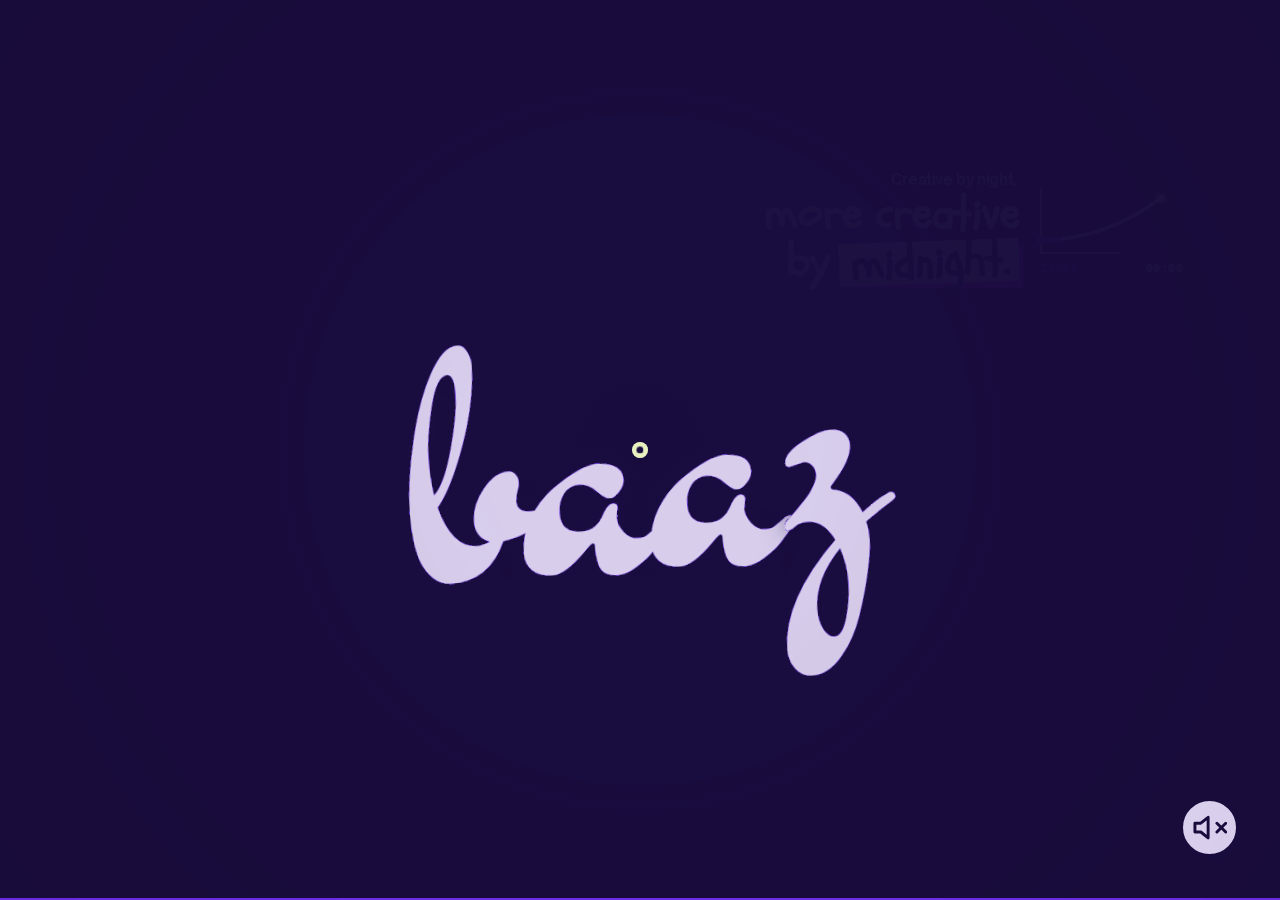
==== commit bf9da7fb: "Reorganized the folder structure" ====
--- a/index.html
+++ b/index.html
@@ -13,7 +13,7 @@
     <meta name="twitter:card" content="summary_large_image">
 
     <!-- Tailwind CSS -->
-    <link rel="stylesheet" href="utilities.css">
+    <link rel="stylesheet" href="css/utilities.css">
     
     <!-- Reliable Lucide Icons UMD CDN -->
     <script src="vendor/lucide.min.js"></script>
@@ -3280,7 +3280,7 @@
         /* ── 1024×768 (Overrides 10): Reduce font size of places i have hustled at para */
         
     </style>
-<link rel="stylesheet" href="palette.css">
+<link rel="stylesheet" href="css/palette.css">
 </head>
 <body class="overflow-x-hidden selection:bg-[var(--blue)] selection:text-[var(--beige)]">
 
@@ -3410,7 +3410,7 @@
                 <section id="hero" class="h-screen w-full relative overflow-hidden flex flex-col justify-center items-center border-b-grid bg-[#0B0721] cursor-none" style="transform-style: preserve-3d; perspective: 1200px;">
                     <div id="hero-bg-target" class="absolute inset-0 w-full h-full will-change-transform flex items-center justify-center scale-105">
                         <div id="intro-thumb-container" class="absolute inset-0 w-full h-full will-change-transform">
-                            <video src="./1778536504558493.mp4" id="intro-vid" class="w-full h-full object-cover block pointer-events-none" style="object-position: 50% 50%;" muted loop playsinline autoplay></video>
+                            <video src="./assets/video/1778536504558493.mp4" id="intro-vid" class="w-full h-full object-cover block pointer-events-none" style="object-position: 50% 50%;" muted loop playsinline autoplay></video>
                             <div id="intro-thumb-lighting" class="absolute inset-0 w-full h-full mix-blend-multiply pointer-events-none z-[5]" style="background: radial-gradient(circle at center, rgba(255,254,254,0) 0%, rgba(11,7,33,0.7) 100%);"></div>
                         </div>
                     </div>
@@ -3934,7 +3934,7 @@
                                             <!-- Cutout Portrait with Blueprint Circle Overlay -->
                                             <div id="personal-cutout" class="absolute bottom-[-2%] left-[5%] w-[35%] h-[45%] pointer-events-none z-[10] focus-lift-target">
                                                 <!-- Portrait image -->
-                                                <div class="w-full h-full bg-[url('./diarypic.png')] bg-contain bg-bottom bg-no-repeat relative z-10"></div>
+                                                <div class="w-full h-full bg-[url('./assets/images/diarypic.png')] bg-contain bg-bottom bg-no-repeat relative z-10"></div>
                                                 
                                                 <!-- Blueprint Radial Target Line around Portrait -->
                                                 <svg class="absolute inset-0 w-full h-full pointer-events-none opacity-100 z-20" viewBox="0 0 200 200">
@@ -3955,7 +3955,7 @@
                                                 <div class="absolute -top-2 left-1/2 -translate-x-1/2 w-8 h-3 bg-white/40 border border-white/20 shadow-[0_1px_2px_rgba(11,7,33,0.05)] backdrop-blur-[1px] rotate-[-2deg] opacity-70 z-30" style="mix-blend-mode: multiply;"></div>
                                                 <!-- Polaroid Image -->
                                                 <div class="w-full aspect-[4/3.2] bg-[#0B0721] flex items-center justify-center overflow-hidden relative shadow-[inset_0_2px_5px_rgba(11,7,33,0.6)] rounded-sm">
-                                                    <img loading="lazy" src="./polaroidimg.PNG" alt="Polaroid Memory" class="w-full h-full object-cover object-[center_15%] transition-all duration-500" />
+                                                    <img loading="lazy" src="./assets/images/polaroidimg.PNG" alt="Polaroid Memory" class="w-full h-full object-cover object-[center_15%] transition-all duration-500" />
                                                 </div>
                                                 <!-- Description -->
                                                 <div class="mt-2.5 flex flex-col items-start gap-0.5">
@@ -4415,7 +4415,7 @@
                                         boingSynth.triggerAttackRelease("G5", "64n", "+0", 0.05);
                                     }
 
-                                    const src = `./${insomniacImages[imgIndex]}`;
+                                    const src = `./assets/images/${insomniacImages[imgIndex]}`;
                                     imgIndex = (imgIndex + 1) % insomniacImages.length;
 
                                     const img = document.createElement("img");
@@ -4549,8 +4549,8 @@
                     <!-- Legal -->
                     <div class="w-full md:basis-full flex flex-wrap items-center gap-x-6 gap-y-2 pt-6 border-t-[2px] border-[rgba(11,7,33,0.15)] font-['DM_Mono'] text-[11px] md:text-xs uppercase tracking-[0.15em] text-[rgba(11,7,33,0.6)]">
                         <span>&copy; 2026 Bajkamal Singh</span>
-                        <a href="privacy.html" class="focus-visible:outline-none focus-visible:ring-2 focus-visible:ring-[#7030F1] underline underline-offset-4 decoration-[rgba(11,7,33,0.3)] hover:text-[var(--blue)] hover:decoration-[var(--blue)] transition-colors">Privacy Policy</a>
-                        <a href="terms.html" class="focus-visible:outline-none focus-visible:ring-2 focus-visible:ring-[#7030F1] underline underline-offset-4 decoration-[rgba(11,7,33,0.3)] hover:text-[var(--blue)] hover:decoration-[var(--blue)] transition-colors">Terms of Use</a>
+                        <a href="pages/privacy.html" class="focus-visible:outline-none focus-visible:ring-2 focus-visible:ring-[#7030F1] underline underline-offset-4 decoration-[rgba(11,7,33,0.3)] hover:text-[var(--blue)] hover:decoration-[var(--blue)] transition-colors">Privacy Policy</a>
+                        <a href="pages/terms.html" class="focus-visible:outline-none focus-visible:ring-2 focus-visible:ring-[#7030F1] underline underline-offset-4 decoration-[rgba(11,7,33,0.3)] hover:text-[var(--blue)] hover:decoration-[var(--blue)] transition-colors">Terms of Use</a>
                     </div>
                 </footer>
 
@@ -6962,13 +6962,13 @@
                         <!-- Interactive Phone Scene -->
                         <div class="mockup-scene !m-0 z-20 w-full max-w-[1000px]">
                             <div class="mockup-phone mockup-left">
-                                <img loading="lazy" src="./ksm3.png" alt="Reach Analytics" class="w-full h-auto object-contain filter drop-shadow-[0_20px_40px_rgba(11,7,33,0.35)]" />
+                                <img loading="lazy" src="./assets/images/ksm3.png" alt="Reach Analytics" class="w-full h-auto object-contain filter drop-shadow-[0_20px_40px_rgba(11,7,33,0.35)]" />
                             </div>
                             <div class="mockup-phone mockup-center z-30">
-                                <img loading="lazy" src="./ksm1.png" alt="Dashboard Analytics" class="w-full h-auto object-contain filter drop-shadow-[0_30px_60px_rgba(11,7,33,0.45)]" />
+                                <img loading="lazy" src="./assets/images/ksm1.png" alt="Dashboard Analytics" class="w-full h-auto object-contain filter drop-shadow-[0_30px_60px_rgba(11,7,33,0.45)]" />
                             </div>
                             <div class="mockup-phone mockup-right">
-                                <img loading="lazy" src="./ksm2.png" alt="Profile View" class="w-full h-auto object-contain filter drop-shadow-[0_20px_40px_rgba(11,7,33,0.35)]" />
+                                <img loading="lazy" src="./assets/images/ksm2.png" alt="Profile View" class="w-full h-auto object-contain filter drop-shadow-[0_20px_40px_rgba(11,7,33,0.35)]" />
                             </div>
                         </div>
                     </div>
@@ -7027,7 +7027,7 @@
                         <span class="brutal-overline">Founding Marketer · Core Team</span>
                         <div class="flex items-center justify-between gap-4 w-full mb-4 md:mb-6">
                             <h1 class="brutal-title !mb-0">RNTL.</h1>
-                            <img loading="lazy" src="./rntllogo.svg" class="h-[clamp(40px,8vw,90px)] w-auto object-contain shrink-0 mix-blend-multiply" alt="RNTL." />
+                            <img loading="lazy" src="./assets/images/rntllogo.svg" class="h-[clamp(40px,8vw,90px)] w-auto object-contain shrink-0 mix-blend-multiply" alt="RNTL." />
                         </div>
                         <div class="brutal-sub">Fashion rental marketplace for Gen-Z</div>
                         <div class="brutal-tags mb-8">
@@ -7053,7 +7053,7 @@
 
 
                     <div class="mt-24 mb-16 flex flex-col items-center justify-center reveal-blur" style="transition-delay: 0.3s;">
-                        <img loading="lazy" src="./rntlspotlightseries.png" alt="RNTL Spotlight Series" class="w-full max-w-4xl h-auto object-contain filter drop-shadow-[8px_8px_0_rgba(11,7,33,0.8)] mix-blend-color-burn" />
+                        <img loading="lazy" src="./assets/images/rntlspotlightseries.png" alt="RNTL Spotlight Series" class="w-full max-w-4xl h-auto object-contain filter drop-shadow-[8px_8px_0_rgba(11,7,33,0.8)] mix-blend-color-burn" />
                         <div class="brutal-overline !mt-6 text-center tracking-widest text-lg md:text-xl">5 Industry Voices • 2M+ Combined Network</div>
                     </div>
                     
@@ -7090,7 +7090,7 @@
                         <div class="flex flex-col md:flex-row w-full h-[600px] md:h-[450px] gap-2 md:gap-3 overflow-hidden group/accordion relative z-20 px-4 md:px-0">
                             <!-- EP 1 -->
                             <a href="https://instagram.com/reel/DPQl2kmE-qq/" target="_blank" rel="noopener noreferrer" class="focus-visible:outline-none focus-visible:ring-2 focus-visible:ring-[#7030F1] relative flex-1 md:hover:!flex-[4_4_0%] hover:!flex-[3_3_0%] transition-all duration-700 ease-[cubic-bezier(0.25,1,0.5,1)] rounded-xl overflow-hidden border-2 border-[#0B0721] cursor-pointer group/card shadow-[0_10px_20px_rgba(11,7,33,0.3)] bg-[#0B0721]">
-                                <img loading="lazy" src="./ep1.jpg" alt="Episode 1" class="absolute inset-0 w-full h-full object-cover object-center opacity-50 group-hover/card:opacity-100 transition-opacity duration-700" />
+                                <img loading="lazy" src="./assets/images/ep1.jpg" alt="Episode 1" class="absolute inset-0 w-full h-full object-cover object-center opacity-50 group-hover/card:opacity-100 transition-opacity duration-700" />
                                 <div class="absolute inset-x-0 bottom-0 p-2 md:p-3 bg-gradient-to-t from-[#0B0721]/90 via-[#0B0721]/50 to-transparent opacity-0 group-hover/card:opacity-100 transition-opacity duration-700 flex flex-col justify-end h-[70%] z-20">
                                     <div class="bg-[#FFFEFE] border border-[#0B0721] p-2 text-center transform translate-y-8 group-hover/card:translate-y-0 transition-transform duration-700">
                                         <div class="font-['Bebas_Neue'] text-[#0B0721] text-xl md:text-2xl leading-none tracking-wide uppercase truncate">Nikita Luther</div>
@@ -7103,7 +7103,7 @@
                             </a>
                             <!-- EP 2 -->
                             <a href="https://instagram.com/reel/DPatQBiEzfe/" target="_blank" rel="noopener noreferrer" class="focus-visible:outline-none focus-visible:ring-2 focus-visible:ring-[#7030F1] relative flex-1 md:hover:!flex-[4_4_0%] hover:!flex-[3_3_0%] transition-all duration-700 ease-[cubic-bezier(0.25,1,0.5,1)] rounded-xl overflow-hidden border-2 border-[#0B0721] cursor-pointer group/card shadow-[0_10px_20px_rgba(11,7,33,0.3)] bg-[#0B0721]">
-                                <img loading="lazy" src="./ep2.jpg" alt="Episode 2" class="absolute inset-0 w-full h-full object-cover object-center opacity-50 group-hover/card:opacity-100 transition-opacity duration-700" />
+                                <img loading="lazy" src="./assets/images/ep2.jpg" alt="Episode 2" class="absolute inset-0 w-full h-full object-cover object-center opacity-50 group-hover/card:opacity-100 transition-opacity duration-700" />
                                 <div class="absolute inset-x-0 bottom-0 p-2 md:p-3 bg-gradient-to-t from-[#0B0721]/90 via-[#0B0721]/50 to-transparent opacity-0 group-hover/card:opacity-100 transition-opacity duration-700 flex flex-col justify-end h-[70%] z-20">
                                     <div class="bg-[#FFFEFE] border border-[#0B0721] p-2 text-center transform translate-y-8 group-hover/card:translate-y-0 transition-transform duration-700">
                                         <div class="font-['Bebas_Neue'] text-[#0B0721] text-xl md:text-2xl leading-none tracking-wide uppercase truncate">Harpriya Bains</div>
@@ -7116,7 +7116,7 @@
                             </a>
                             <!-- EP 3 -->
                             <a href="https://instagram.com/reel/DPflCywE3rh/" target="_blank" rel="noopener noreferrer" class="focus-visible:outline-none focus-visible:ring-2 focus-visible:ring-[#7030F1] relative flex-1 md:hover:!flex-[4_4_0%] hover:!flex-[3_3_0%] transition-all duration-700 ease-[cubic-bezier(0.25,1,0.5,1)] rounded-xl overflow-hidden border-2 border-[#0B0721] cursor-pointer group/card shadow-[0_10px_20px_rgba(11,7,33,0.3)] bg-[#0B0721]">
-                                <img loading="lazy" src="./ep3.jpg" alt="Episode 3" class="absolute inset-0 w-full h-full object-cover object-center opacity-50 group-hover/card:opacity-100 transition-opacity duration-700" />
+                                <img loading="lazy" src="./assets/images/ep3.jpg" alt="Episode 3" class="absolute inset-0 w-full h-full object-cover object-center opacity-50 group-hover/card:opacity-100 transition-opacity duration-700" />
                                 <div class="absolute inset-x-0 bottom-0 p-2 md:p-3 bg-gradient-to-t from-[#0B0721]/90 via-[#0B0721]/50 to-transparent opacity-0 group-hover/card:opacity-100 transition-opacity duration-700 flex flex-col justify-end h-[70%] z-20">
                                     <div class="bg-[#FFFEFE] border border-[#0B0721] p-2 text-center transform translate-y-8 group-hover/card:translate-y-0 transition-transform duration-700">
                                         <div class="font-['Bebas_Neue'] text-[#0B0721] text-xl md:text-2xl leading-none tracking-wide uppercase truncate">Anya Singh</div>
@@ -7129,7 +7129,7 @@
                             </a>
                             <!-- EP 4 -->
                             <a href="https://instagram.com/reel/DP3Td-Nk63U/" target="_blank" rel="noopener noreferrer" class="focus-visible:outline-none focus-visible:ring-2 focus-visible:ring-[#7030F1] relative flex-1 md:hover:!flex-[4_4_0%] hover:!flex-[3_3_0%] transition-all duration-700 ease-[cubic-bezier(0.25,1,0.5,1)] rounded-xl overflow-hidden border-2 border-[#0B0721] cursor-pointer group/card shadow-[0_10px_20px_rgba(11,7,33,0.3)] bg-[#0B0721]">
-                                <img loading="lazy" src="./ep4.jpg" alt="Episode 4" class="absolute inset-0 w-full h-full object-cover object-center opacity-50 group-hover/card:opacity-100 transition-opacity duration-700" />
+                                <img loading="lazy" src="./assets/images/ep4.jpg" alt="Episode 4" class="absolute inset-0 w-full h-full object-cover object-center opacity-50 group-hover/card:opacity-100 transition-opacity duration-700" />
                                 <div class="absolute inset-x-0 bottom-0 p-2 md:p-3 bg-gradient-to-t from-[#0B0721]/90 via-[#0B0721]/50 to-transparent opacity-0 group-hover/card:opacity-100 transition-opacity duration-700 flex flex-col justify-end h-[70%] z-20">
                                     <div class="bg-[#FFFEFE] border border-[#0B0721] p-2 text-center transform translate-y-8 group-hover/card:translate-y-0 transition-transform duration-700">
                                         <div class="font-['Bebas_Neue'] text-[#0B0721] text-xl md:text-2xl leading-none tracking-wide uppercase truncate">Ranjit Bajaj</div>
@@ -7142,7 +7142,7 @@
                             </a>
                             <!-- EP 5 -->
                             <a href="https://instagram.com/reel/DRY7Y8rkzaH/" target="_blank" rel="noopener noreferrer" class="focus-visible:outline-none focus-visible:ring-2 focus-visible:ring-[#7030F1] relative flex-1 md:hover:!flex-[4_4_0%] hover:!flex-[3_3_0%] transition-all duration-700 ease-[cubic-bezier(0.25,1,0.5,1)] rounded-xl overflow-hidden border-2 border-[#0B0721] cursor-pointer group/card shadow-[0_10px_20px_rgba(11,7,33,0.3)] bg-[#0B0721]">
-                                <img loading="lazy" src="./ep5.jpg" alt="Episode 5" class="absolute inset-0 w-full h-full object-cover object-center opacity-50 group-hover/card:opacity-100 transition-opacity duration-700" />
+                                <img loading="lazy" src="./assets/images/ep5.jpg" alt="Episode 5" class="absolute inset-0 w-full h-full object-cover object-center opacity-50 group-hover/card:opacity-100 transition-opacity duration-700" />
                                 <div class="absolute inset-x-0 bottom-0 p-2 md:p-3 bg-gradient-to-t from-[#0B0721]/90 via-[#0B0721]/50 to-transparent opacity-0 group-hover/card:opacity-100 transition-opacity duration-700 flex flex-col justify-end h-[70%] z-20">
                                     <div class="bg-[#FFFEFE] border border-[#0B0721] p-2 text-center transform translate-y-8 group-hover/card:translate-y-0 transition-transform duration-700">
                                         <div class="font-['Bebas_Neue'] text-[#0B0721] text-xl md:text-2xl leading-none tracking-wide uppercase truncate">Rajat Barmecha</div>
@@ -7163,7 +7163,7 @@
 
                     <div class="mt-12 mb-20 reveal-blur" style="transition-delay: 0.4s;">
                         <span aria-hidden="true" class="brutal-overline mb-4 block text-[10px]">Platforms Stack</span>
-                        <img loading="lazy" src="./metachart.png" alt="Platforms" class="w-[560px] max-w-full md:w-[800px] h-auto object-contain mix-blend-color-burn opacity-90 filter drop-shadow-sm" />
+                        <img loading="lazy" src="./assets/images/metachart.png" alt="Platforms" class="w-[560px] max-w-full md:w-[800px] h-auto object-contain mix-blend-color-burn opacity-90 filter drop-shadow-sm" />
                     </div>
 
                     <div class="brutal-stats-grid reveal-blur" style="transition-delay: 0.4s;">
@@ -7206,7 +7206,7 @@
                                 <div class="bg-[#FFFEFE] text-[#0B0721] font-bold uppercase text-[11px] md:text-[14px] px-5 py-2.5 absolute -left-4 md:-left-8 top-12 border-4 border-[#0B0721] shadow-[6px_6px_0_#0B0721] z-20 whitespace-nowrap -rotate-3 group-hover:rotate-0 transition-transform">
                                     Catalog Ad Set <span class="font-normal opacity-60 ml-2">Phase 01</span>
                                 </div>
-                                <img loading="lazy" src="./catalog_grid.jpg" alt="Catalog Grid" class="w-full border-4 md:border-8 border-[#0B0721] filter saturate-[0.85] contrast-[1.05]" />
+                                <img loading="lazy" src="./assets/images/catalog_grid.jpg" alt="Catalog Grid" class="w-full border-4 md:border-8 border-[#0B0721] filter saturate-[0.85] contrast-[1.05]" />
                             </div>
 
                             <!-- Center Connector / + Sign -->
@@ -7226,7 +7226,7 @@
                                     Personality-Led <span class="font-normal opacity-60 ml-2">Phase 02</span>
                                 </div>
                                 <a href="https://linkedin.com/posts/bajkamalsingh_marketing-strategy-consumerbehaviour-activity-7419962873264734208-qPWS" target="_blank" rel="noopener noreferrer" class="focus-visible:outline-none focus-visible:ring-2 focus-visible:ring-[#7030F1] block group/link">
-                                    <img loading="lazy" src="./personality_grid.jpg" alt="Personality Grid" class="w-full border-4 md:border-8 border-[#0B0721] filter saturate-[1.1] contrast-[1.1]" />
+                                    <img loading="lazy" src="./assets/images/personality_grid.jpg" alt="Personality Grid" class="w-full border-4 md:border-8 border-[#0B0721] filter saturate-[1.1] contrast-[1.1]" />
                                     <div class="absolute inset-0 bg-[#0B0721]/60 opacity-0 group-hover/link:opacity-100 transition-opacity duration-400 flex items-center justify-center pointer-events-none z-40 border-4 border-transparent backdrop-blur-[3px]">
                                         <span class="bg-[#FFFEFE] text-[#0B0721] text-[12px] md:text-[16px] font-black uppercase tracking-widest px-8 py-4 shadow-[8px_8px_0_#0B0721] transform scale-90 group-hover/link:scale-100 transition-transform duration-400 ease-out">Dissect on LinkedIn ↗</span>
                                     </div>
@@ -7266,7 +7266,7 @@
                                 
                                 <a href="https://linkedin.com/posts/bajkamalsingh_marketing-strategy-consumerbehaviour-activity-7419962873264734208-qPWS" target="_blank" rel="noopener noreferrer" class="focus-visible:outline-none focus-visible:ring-2 focus-visible:ring-[#7030F1] block relative border-2 border-[#0B0721] overflow-hidden bg-[#FFFEFE]">
                                     <!-- The Image -->
-                                    <img loading="lazy" src="./ad_breakup.jpg" alt="Ad Breakup" class="w-full object-cover filter saturate-[0.95] contrast-[1.05] transition-transform duration-700 group-hover/frame:scale-[1.03]" />
+                                    <img loading="lazy" src="./assets/images/ad_breakup.jpg" alt="Ad Breakup" class="w-full object-cover filter saturate-[0.95] contrast-[1.05] transition-transform duration-700 group-hover/frame:scale-[1.03]" />
                                     
                                     <!-- Dynamic Hover State -->
                                     <div class="absolute inset-0 bg-[#0B0721]/70 opacity-0 group-hover/frame:opacity-100 transition-opacity duration-400 flex items-center justify-center pointer-events-none z-40 backdrop-blur-[3px]">
@@ -7295,7 +7295,7 @@
                         <span class="brutal-overline">Strategy Intern · 4 Weeks</span>
                         <div class="flex items-center justify-between gap-4 w-full mb-4 md:mb-6">
                             <h1 class="brutal-title !mb-0">SINS CREW</h1>
-                            <img loading="lazy" src="./sinskarilogo.svg" class="h-[clamp(40px,8vw,90px)] w-auto object-contain shrink-0 invert brightness-0" alt="Sinskari" />
+                            <img loading="lazy" src="./assets/images/sinskarilogo.svg" class="h-[clamp(40px,8vw,90px)] w-auto object-contain shrink-0 invert brightness-0" alt="Sinskari" />
                         </div>
                         <div class="brutal-sub">Sinskari - Growing D2C streetwear brand for Gen-Z India</div>
                         <div class="brutal-tags">
@@ -7349,7 +7349,7 @@
                         <span class="brutal-overline">Vice President · The Dramatics Society, SRCC</span>
                         <div class="flex items-center justify-between gap-4 w-full mb-4 md:mb-6">
                             <h1 class="brutal-title !mb-0">HISTRIONICA</h1>
-                            <img loading="lazy" src="./dramlogo.svg" class="h-[clamp(80px,14vw,140px)] w-auto object-contain shrink-0" alt="Dramsoc" />
+                            <img loading="lazy" src="./assets/images/dramlogo.svg" class="h-[clamp(80px,14vw,140px)] w-auto object-contain shrink-0" alt="Dramsoc" />
                         </div>
                         <div class="brutal-sub">DU's most-followed college society · Tier-1 flagship annual festival</div>
                         <div class="brutal-tags">
@@ -7426,7 +7426,7 @@
                         <div class="relative group aspect-[4/5] bg-[#0B0721] p-3 shadow-[8px_8px_0_rgba(255,254,254,0.05)] border-2 border-[#0B0721] transition-all duration-500 hover:border-[var(--blue)] hover:shadow-[12px_12px_0_var(--blue)] hover:-translate-y-2">
                             <div class="absolute top-0 left-1/2 -translate-x-1/2 w-12 h-3 bg-white/10 backdrop-blur-sm border border-white/20 transform rotate-2 z-20 mix-blend-overlay"></div>
                             <div class="w-full h-full overflow-hidden border border-[#0B0721] relative rounded-sm">
-                                <img alt="Dramsoc Tds1" loading="lazy" src="./tds1.png" class="w-full h-full object-cover grayscale-[0.6] group-hover:grayscale-0 transition-all duration-700 group-hover:scale-105" />
+                                <img alt="Dramsoc Tds1" loading="lazy" src="./assets/images/tds1.png" class="w-full h-full object-cover grayscale-[0.6] group-hover:grayscale-0 transition-all duration-700 group-hover:scale-105" />
                                 <div class="absolute inset-0 bg-gradient-to-t from-[#0B0721]/90 via-[#0B0721]/20 to-transparent opacity-80 group-hover:opacity-60 transition-opacity"></div>
                                 <div class="absolute bottom-5 left-5 right-5 flex flex-col justify-end items-start">
                                     <div aria-hidden="true" class="bg-[#FFFEFE] text-[#0B0721] text-[9px] font-bold px-2 py-1 rounded-sm w-max mb-2 uppercase tracking-widest shadow-sm">Tier 1 Post</div>
@@ -7439,7 +7439,7 @@
                         <div class="relative group aspect-[4/5] bg-[#0B0721] p-3 shadow-[8px_8px_0_rgba(255,254,254,0.05)] border-2 border-[#0B0721] transition-all duration-500 hover:border-[#DC1EFE] hover:shadow-[12px_12px_0_#DC1EFE] hover:-translate-y-2">
                             <div class="absolute top-0 left-1/2 -translate-x-1/2 w-12 h-3 bg-white/10 backdrop-blur-sm border border-white/20 transform -rotate-2 z-20 mix-blend-overlay"></div>
                             <div class="w-full h-full overflow-hidden border border-[#0B0721] relative rounded-sm">
-                                <img alt="Dramsoc Tds2" loading="lazy" src="./tds2.png" class="w-full h-full object-cover grayscale-[0.6] group-hover:grayscale-0 transition-all duration-700 group-hover:scale-105" />
+                                <img alt="Dramsoc Tds2" loading="lazy" src="./assets/images/tds2.png" class="w-full h-full object-cover grayscale-[0.6] group-hover:grayscale-0 transition-all duration-700 group-hover:scale-105" />
                                 <div class="absolute inset-0 bg-gradient-to-t from-[#0B0721]/90 via-[#0B0721]/20 to-transparent opacity-80 group-hover:opacity-60 transition-opacity"></div>
                                 <div class="absolute bottom-5 left-5 right-5 flex flex-col justify-end items-start">
                                     <div aria-hidden="true" class="bg-[#FFFEFE] text-[#0B0721] text-[9px] font-bold px-2 py-1 rounded-sm w-max mb-2 uppercase tracking-widest shadow-sm">Creator Collab</div>
@@ -7452,7 +7452,7 @@
                         <div class="relative group aspect-[4/5] bg-[#0B0721] p-3 shadow-[8px_8px_0_rgba(255,254,254,0.05)] border-2 border-[#0B0721] transition-all duration-500 hover:border-[#DC1EFE] hover:shadow-[12px_12px_0_#DC1EFE] hover:-translate-y-2">
                             <div class="absolute top-0 left-1/2 -translate-x-1/2 w-12 h-3 bg-white/10 backdrop-blur-sm border border-white/20 transform rotate-1 z-20 mix-blend-overlay"></div>
                             <div class="w-full h-full overflow-hidden border border-[#0B0721] relative rounded-sm">
-                                <img alt="Dramsoc Tds3" loading="lazy" src="./tds3.png" class="w-full h-full object-cover grayscale-[0.6] group-hover:grayscale-0 transition-all duration-700 group-hover:scale-105" />
+                                <img alt="Dramsoc Tds3" loading="lazy" src="./assets/images/tds3.png" class="w-full h-full object-cover grayscale-[0.6] group-hover:grayscale-0 transition-all duration-700 group-hover:scale-105" />
                                 <div class="absolute inset-0 bg-gradient-to-t from-[#0B0721]/90 via-[#0B0721]/20 to-transparent opacity-80 group-hover:opacity-60 transition-opacity"></div>
                                 <div class="absolute bottom-5 left-5 right-5 flex flex-col justify-end items-start">
                                     <div aria-hidden="true" class="bg-[#FFFEFE] text-[#0B0721] text-[9px] font-bold px-2 py-1 rounded-sm w-max mb-2 uppercase tracking-widest shadow-sm">Flagship Event</div>
@@ -7465,7 +7465,7 @@
                         <div class="relative group aspect-[4/5] bg-[#0B0721] p-3 shadow-[8px_8px_0_rgba(255,254,254,0.05)] border-2 border-[#0B0721] transition-all duration-500 hover:border-[#4D2999] hover:shadow-[12px_12px_0_#4D2999] hover:-translate-y-2">
                             <div class="absolute top-0 left-1/2 -translate-x-1/2 w-12 h-3 bg-white/10 backdrop-blur-sm border border-white/20 transform -rotate-1 z-20 mix-blend-overlay"></div>
                             <div class="w-full h-full overflow-hidden border border-[#0B0721] relative rounded-sm">
-                                <img alt="Dramsoc Tds4" loading="lazy" src="./tds4.png" class="w-full h-full object-cover grayscale-[0.6] group-hover:grayscale-0 transition-all duration-700 group-hover:scale-105" />
+                                <img alt="Dramsoc Tds4" loading="lazy" src="./assets/images/tds4.png" class="w-full h-full object-cover grayscale-[0.6] group-hover:grayscale-0 transition-all duration-700 group-hover:scale-105" />
                                 <div class="absolute inset-0 bg-gradient-to-t from-[#0B0721]/90 via-[#0B0721]/20 to-transparent opacity-80 group-hover:opacity-60 transition-opacity"></div>
                                 <div class="absolute bottom-5 left-5 right-5 flex flex-col justify-end items-start">
                                     <div aria-hidden="true" class="bg-[#FFFEFE] text-[#0B0721] text-[9px] font-bold px-2 py-1 rounded-sm w-max mb-2 uppercase tracking-widest shadow-sm">Panel Reveal</div>
@@ -7498,13 +7498,13 @@
                                     <span aria-hidden="true" class="font-['DM_Sans'] text-[#FFFEFE]/50 text-[8px] md:text-[10px] uppercase tracking-widest mt-1 hidden md:block">Views Captured</span>
                                 </div>
                                 <div class="block md:hidden w-10 h-14 rounded overflow-hidden shrink-0 border border-[#0B0721]">
-                                    <img alt="Dramsoc Tdsr1" loading="lazy" src="./tdsr1.png" class="w-full h-full object-cover grayscale" />
+                                    <img alt="Dramsoc Tdsr1" loading="lazy" src="./assets/images/tdsr1.png" class="w-full h-full object-cover grayscale" />
                                 </div>
                             </div>
 
                             <!-- Desktop Hover Image -->
                             <div class="absolute left-[45%] top-1/2 -translate-y-1/2 w-48 h-72 rounded-xl overflow-hidden pointer-events-none opacity-0 group-hover/row:opacity-100 transition-all duration-700 ease-[cubic-bezier(0.16,1,0.3,1)] transform scale-90 group-hover/row:scale-100 group-hover/row:-rotate-6 z-30 shadow-[0_20px_50px_rgba(11,7,33,0.9)] border border-white/10 hidden md:block">
-                                <img alt="Dramsoc Tdsr1" loading="lazy" src="./tdsr1.png" class="w-full h-full object-cover scale-110 group-hover/row:scale-100 transition-transform duration-700 ease-[cubic-bezier(0.16,1,0.3,1)]" />
+                                <img alt="Dramsoc Tdsr1" loading="lazy" src="./assets/images/tdsr1.png" class="w-full h-full object-cover scale-110 group-hover/row:scale-100 transition-transform duration-700 ease-[cubic-bezier(0.16,1,0.3,1)]" />
                                 <div class="absolute inset-0 bg-gradient-to-t from-black/60 via-transparent to-transparent"></div>
                             </div>
                         </div>
@@ -7525,11 +7525,11 @@
                                     <span aria-hidden="true" class="font-['DM_Sans'] text-[#FFFEFE]/50 text-[8px] md:text-[10px] uppercase tracking-widest mt-1 hidden md:block">Views Captured</span>
                                 </div>
                                 <div class="block md:hidden w-10 h-14 rounded overflow-hidden shrink-0 border border-[#0B0721]">
-                                    <img alt="Dramsoc Tdsr2" loading="lazy" src="./tdsr2.png" class="w-full h-full object-cover grayscale" />
+                                    <img alt="Dramsoc Tdsr2" loading="lazy" src="./assets/images/tdsr2.png" class="w-full h-full object-cover grayscale" />
                                 </div>
                             </div>
                             <div class="absolute left-[55%] top-1/2 -translate-y-1/2 w-48 h-72 rounded-xl overflow-hidden pointer-events-none opacity-0 group-hover/row:opacity-100 transition-all duration-700 ease-[cubic-bezier(0.16,1,0.3,1)] transform scale-90 group-hover/row:scale-100 group-hover/row:rotate-3 z-30 shadow-[0_20px_50px_rgba(11,7,33,0.9)] border border-white/10 hidden md:block">
-                                <img alt="Dramsoc Tdsr2" loading="lazy" src="./tdsr2.png" class="w-full h-full object-cover scale-110 group-hover/row:scale-100 transition-transform duration-700 ease-[cubic-bezier(0.16,1,0.3,1)]" />
+                                <img alt="Dramsoc Tdsr2" loading="lazy" src="./assets/images/tdsr2.png" class="w-full h-full object-cover scale-110 group-hover/row:scale-100 transition-transform duration-700 ease-[cubic-bezier(0.16,1,0.3,1)]" />
                                 <div class="absolute inset-0 bg-gradient-to-t from-black/60 via-transparent to-transparent"></div>
                             </div>
                         </div>
@@ -7550,11 +7550,11 @@
                                     <span aria-hidden="true" class="font-['DM_Sans'] text-[#FFFEFE]/50 text-[8px] md:text-[10px] uppercase tracking-widest mt-1 hidden md:block">Views Captured</span>
                                 </div>
                                 <div class="block md:hidden w-10 h-14 rounded overflow-hidden shrink-0 border border-[#0B0721]">
-                                    <img alt="Dramsoc Tdsr3" loading="lazy" src="./tdsr3.png" class="w-full h-full object-cover grayscale" />
+                                    <img alt="Dramsoc Tdsr3" loading="lazy" src="./assets/images/tdsr3.png" class="w-full h-full object-cover grayscale" />
                                 </div>
                             </div>
                             <div class="absolute left-[50%] top-1/2 -translate-y-1/2 w-48 h-72 rounded-xl overflow-hidden pointer-events-none opacity-0 group-hover/row:opacity-100 transition-all duration-700 ease-[cubic-bezier(0.16,1,0.3,1)] transform scale-90 group-hover/row:scale-100 group-hover/row:-rotate-2 z-30 shadow-[0_20px_50px_rgba(11,7,33,0.9)] border border-white/10 hidden md:block">
-                                <img alt="Dramsoc Tdsr3" loading="lazy" src="./tdsr3.png" class="w-full h-full object-cover scale-110 group-hover/row:scale-100 transition-transform duration-700 ease-[cubic-bezier(0.16,1,0.3,1)]" />
+                                <img alt="Dramsoc Tdsr3" loading="lazy" src="./assets/images/tdsr3.png" class="w-full h-full object-cover scale-110 group-hover/row:scale-100 transition-transform duration-700 ease-[cubic-bezier(0.16,1,0.3,1)]" />
                                 <div class="absolute inset-0 bg-gradient-to-t from-black/60 via-transparent to-transparent"></div>
                             </div>
                         </div>
@@ -7575,11 +7575,11 @@
                                     <span aria-hidden="true" class="font-['DM_Sans'] text-[#FFFEFE]/50 text-[8px] md:text-[10px] uppercase tracking-widest mt-1 hidden md:block">Views Captured</span>
                                 </div>
                                 <div class="block md:hidden w-10 h-14 rounded overflow-hidden shrink-0 border border-[#0B0721]">
-                                    <img alt="Dramsoc Tdsr4" loading="lazy" src="./tdsr4.png" class="w-full h-full object-cover grayscale" />
+                                    <img alt="Dramsoc Tdsr4" loading="lazy" src="./assets/images/tdsr4.png" class="w-full h-full object-cover grayscale" />
                                 </div>
                             </div>
                             <div class="absolute left-[60%] top-1/2 -translate-y-1/2 w-48 h-72 rounded-xl overflow-hidden pointer-events-none opacity-0 group-hover/row:opacity-100 transition-all duration-700 ease-[cubic-bezier(0.16,1,0.3,1)] transform scale-90 group-hover/row:scale-100 group-hover/row:rotate-6 z-30 shadow-[0_20px_50px_rgba(11,7,33,0.9)] border border-white/10 hidden md:block">
-                                <img alt="Dramsoc Tdsr4" loading="lazy" src="./tdsr4.png" class="w-full h-full object-cover scale-110 group-hover/row:scale-100 transition-transform duration-700 ease-[cubic-bezier(0.16,1,0.3,1)]" />
+                                <img alt="Dramsoc Tdsr4" loading="lazy" src="./assets/images/tdsr4.png" class="w-full h-full object-cover scale-110 group-hover/row:scale-100 transition-transform duration-700 ease-[cubic-bezier(0.16,1,0.3,1)]" />
                                 <div class="absolute inset-0 bg-gradient-to-t from-black/60 via-transparent to-transparent"></div>
                             </div>
                         </div>
@@ -7600,11 +7600,11 @@
                                     <span aria-hidden="true" class="font-['DM_Sans'] text-[#FFFEFE]/50 text-[8px] md:text-[10px] uppercase tracking-widest mt-1 hidden md:block">Views Captured</span>
                                 </div>
                                 <div class="block md:hidden w-10 h-14 rounded overflow-hidden shrink-0 border border-[#0B0721]">
-                                    <img alt="Dramsoc Tdsr5" loading="lazy" src="./tdsr5.png" class="w-full h-full object-cover grayscale" />
+                                    <img alt="Dramsoc Tdsr5" loading="lazy" src="./assets/images/tdsr5.png" class="w-full h-full object-cover grayscale" />
                                 </div>
                             </div>
                             <div class="absolute left-[40%] top-1/2 -translate-y-1/2 w-48 h-72 rounded-xl overflow-hidden pointer-events-none opacity-0 group-hover/row:opacity-100 transition-all duration-700 ease-[cubic-bezier(0.16,1,0.3,1)] transform scale-90 group-hover/row:scale-100 group-hover/row:-rotate-4 z-30 shadow-[0_20px_50px_rgba(11,7,33,0.9)] border border-white/10 hidden md:block">
-                                <img alt="Dramsoc Tdsr5" loading="lazy" src="./tdsr5.png" class="w-full h-full object-cover scale-110 group-hover/row:scale-100 transition-transform duration-700 ease-[cubic-bezier(0.16,1,0.3,1)]" />
+                                <img alt="Dramsoc Tdsr5" loading="lazy" src="./assets/images/tdsr5.png" class="w-full h-full object-cover scale-110 group-hover/row:scale-100 transition-transform duration-700 ease-[cubic-bezier(0.16,1,0.3,1)]" />
                                 <div class="absolute inset-0 bg-gradient-to-t from-black/60 via-transparent to-transparent"></div>
                             </div>
                         </div>
@@ -7625,11 +7625,11 @@
                                     <span aria-hidden="true" class="font-['DM_Sans'] text-[#FFFEFE]/50 text-[8px] md:text-[10px] uppercase tracking-widest mt-1 hidden md:block">Views Captured</span>
                                 </div>
                                 <div class="block md:hidden w-10 h-14 rounded overflow-hidden shrink-0 border border-[#0B0721]">
-                                    <img alt="Dramsoc Tdsr6" loading="lazy" src="./tdsr6.png" class="w-full h-full object-cover grayscale" />
+                                    <img alt="Dramsoc Tdsr6" loading="lazy" src="./assets/images/tdsr6.png" class="w-full h-full object-cover grayscale" />
                                 </div>
                             </div>
                             <div class="absolute left-[50%] top-1/2 -translate-y-1/2 w-48 h-72 rounded-xl overflow-hidden pointer-events-none opacity-0 group-hover/row:opacity-100 transition-all duration-700 ease-[cubic-bezier(0.16,1,0.3,1)] transform scale-90 group-hover/row:scale-100 group-hover/row:rotate-2 z-30 shadow-[0_20px_50px_rgba(11,7,33,0.9)] border border-white/10 hidden md:block">
-                                <img alt="Dramsoc Tdsr6" loading="lazy" src="./tdsr6.png" class="w-full h-full object-cover scale-110 group-hover/row:scale-100 transition-transform duration-700 ease-[cubic-bezier(0.16,1,0.3,1)]" />
+                                <img alt="Dramsoc Tdsr6" loading="lazy" src="./assets/images/tdsr6.png" class="w-full h-full object-cover scale-110 group-hover/row:scale-100 transition-transform duration-700 ease-[cubic-bezier(0.16,1,0.3,1)]" />
                                 <div class="absolute inset-0 bg-gradient-to-t from-black/60 via-transparent to-transparent"></div>
                             </div>
                         </div>
@@ -7644,7 +7644,7 @@
                         <span class="brutal-overline">Marketing & GTM Strategy Lead</span>
                         <div class="flex items-center justify-between gap-4 w-full mb-4 md:mb-6">
                             <h1 class="brutal-title !mb-0">SIGNAL</h1>
-                            <img loading="lazy" src="./hotstarlogo.svg" class="h-[clamp(40px,8vw,90px)] w-auto object-contain shrink-0 mix-blend-multiply" alt="Hotstar" />
+                            <img loading="lazy" src="./assets/images/hotstarlogo.svg" class="h-[clamp(40px,8vw,90px)] w-auto object-contain shrink-0 mix-blend-multiply" alt="Hotstar" />
                         </div>
                         <div class="brutal-sub">Jio Hotstar show launch · 5–7 college campuses · 30,000+ Gen-Z target</div>
                         <div class="brutal-tags">
@@ -7689,15 +7689,15 @@
                     <div class="brutal-contact-sheet reveal-blur" style="transition-delay: 0.3s;">
                         <div class="brutal-img-wrap" style="min-height: 350px;">
                             <div class="brutal-img-meta">ARCHIVE 01 // STAGE</div>
-                            <img loading="lazy" src="./hs6.PNG" alt="Stage Moment" />
+                            <img loading="lazy" src="./assets/images/hs6.PNG" alt="Stage Moment" />
                         </div>
                         <div class="brutal-img-wrap" style="min-height: 350px;">
                             <div class="brutal-img-meta">ARCHIVE 02 // PANEL</div>
-                            <img loading="lazy" src="./hs3.PNG" alt="Panel Discussion" />
+                            <img loading="lazy" src="./assets/images/hs3.PNG" alt="Panel Discussion" />
                         </div>
                         <div class="brutal-img-wrap" style="min-height: 350px;">
                             <div class="brutal-img-meta">ARCHIVE 03 // CROWD</div>
-                            <img loading="lazy" src="./hs5.PNG" alt="Crowd Engagement" />
+                            <img loading="lazy" src="./assets/images/hs5.PNG" alt="Crowd Engagement" />
                         </div>
                     </div>
 
@@ -7708,11 +7708,11 @@
                             <div class="font-['DM_Sans'] font-[600] text-sm mb-6 uppercase">Distributed via Micro-influencer network to 45,000+ students.</div>
                             <div class="brutal-img-wrap mb-6" style="min-height: 120px;">
                                 <div class="brutal-img-meta">BANNER // A</div>
-                                <img loading="lazy" src="./hs1.jpg" alt="Campaign Banner A" />
+                                <img loading="lazy" src="./assets/images/hs1.jpg" alt="Campaign Banner A" />
                             </div>
                             <div class="brutal-img-wrap" style="min-height: 120px;">
                                 <div class="brutal-img-meta">BANNER // B</div>
-                                <img loading="lazy" src="./hs2.jpg" alt="Campaign Banner B" />
+                                <img loading="lazy" src="./assets/images/hs2.jpg" alt="Campaign Banner B" />
                             </div>
                         </div>
                         <div class="brutal-split-right" style="background: transparent; color: var(--text-color);">
@@ -7720,7 +7720,7 @@
                             <div class="font-['DM_Sans'] font-[600] text-sm mb-6 uppercase">Turning digital hype into physical presence.</div>
                             <div class="brutal-img-wrap h-full" style="min-height: 250px;">
                                 <div class="brutal-img-meta">EVIDENCE // SCREENING</div>
-                                <img loading="lazy" src="./hs4.PNG" alt="Screening Event" />
+                                <img loading="lazy" src="./assets/images/hs4.PNG" alt="Screening Event" />
                             </div>
                         </div>
                     </div>
--- a/css/utilities.css
+++ b/css/utilities.css
@@ -0,0 +1 @@
+*,:after,:before{--tw-border-spacing-x:0;--tw-border-spacing-y:0;--tw-translate-x:0;--tw-translate-y:0;--tw-rotate:0;--tw-skew-x:0;--tw-skew-y:0;--tw-scale-x:1;--tw-scale-y:1;--tw-pan-x: ;--tw-pan-y: ;--tw-pinch-zoom: ;--tw-scroll-snap-strictness:proximity;--tw-gradient-from-position: ;--tw-gradient-via-position: ;--tw-gradient-to-position: ;--tw-ordinal: ;--tw-slashed-zero: ;--tw-numeric-figure: ;--tw-numeric-spacing: ;--tw-numeric-fraction: ;--tw-ring-inset: ;--tw-ring-offset-width:0px;--tw-ring-offset-color:#fff;--tw-ring-color:rgba(59,130,246,.5);--tw-ring-offset-shadow:0 0 #0000;--tw-ring-shadow:0 0 #0000;--tw-shadow:0 0 #0000;--tw-shadow-colored:0 0 #0000;--tw-blur: ;--tw-brightness: ;--tw-contrast: ;--tw-grayscale: ;--tw-hue-rotate: ;--tw-invert: ;--tw-saturate: ;--tw-sepia: ;--tw-drop-shadow: ;--tw-backdrop-blur: ;--tw-backdrop-brightness: ;--tw-backdrop-contrast: ;--tw-backdrop-grayscale: ;--tw-backdrop-hue-rotate: ;--tw-backdrop-invert: ;--tw-backdrop-opacity: ;--tw-backdrop-saturate: ;--tw-backdrop-sepia: ;--tw-contain-size: ;--tw-contain-layout: ;--tw-contain-paint: ;--tw-contain-style: }::backdrop{--tw-border-spacing-x:0;--tw-border-spacing-y:0;--tw-translate-x:0;--tw-translate-y:0;--tw-rotate:0;--tw-skew-x:0;--tw-skew-y:0;--tw-scale-x:1;--tw-scale-y:1;--tw-pan-x: ;--tw-pan-y: ;--tw-pinch-zoom: ;--tw-scroll-snap-strictness:proximity;--tw-gradient-from-position: ;--tw-gradient-via-position: ;--tw-gradient-to-position: ;--tw-ordinal: ;--tw-slashed-zero: ;--tw-numeric-figure: ;--tw-numeric-spacing: ;--tw-numeric-fraction: ;--tw-ring-inset: ;--tw-ring-offset-width:0px;--tw-ring-offset-color:#fff;--tw-ring-color:rgba(59,130,246,.5);--tw-ring-offset-shadow:0 0 #0000;--tw-ring-shadow:0 0 #0000;--tw-shadow:0 0 #0000;--tw-shadow-colored:0 0 #0000;--tw-blur: ;--tw-brightness: ;--tw-contrast: ;--tw-grayscale: ;--tw-hue-rotate: ;--tw-invert: ;--tw-saturate: ;--tw-sepia: ;--tw-drop-shadow: ;--tw-backdrop-blur: ;--tw-backdrop-brightness: ;--tw-backdrop-contrast: ;--tw-backdrop-grayscale: ;--tw-backdrop-hue-rotate: ;--tw-backdrop-invert: ;--tw-backdrop-opacity: ;--tw-backdrop-saturate: ;--tw-backdrop-sepia: ;--tw-contain-size: ;--tw-contain-layout: ;--tw-contain-paint: ;--tw-contain-style: }/*! tailwindcss v3.4.17 | MIT License | https://tailwindcss.com*/*,:after,:before{box-sizing:border-box;border:0 solid #e5e7eb}:after,:before{--tw-content:""}:host,html{line-height:1.5;-webkit-text-size-adjust:100%;-moz-tab-size:4;-o-tab-size:4;tab-size:4;font-family:ui-sans-serif,system-ui,sans-serif,Apple Color Emoji,Segoe UI Emoji,Segoe UI Symbol,Noto Color Emoji;font-feature-settings:normal;font-variation-settings:normal;-webkit-tap-highlight-color:transparent}body{margin:0;line-height:inherit}hr{height:0;color:inherit;border-top-width:1px}abbr:where([title]){-webkit-text-decoration:underline dotted;text-decoration:underline dotted}h1,h2,h3,h4,h5,h6{font-size:inherit;font-weight:inherit}a{color:inherit;text-decoration:inherit}b,strong{font-weight:bolder}code,kbd,pre,samp{font-family:ui-monospace,SFMono-Regular,Menlo,Monaco,Consolas,Liberation Mono,Courier New,monospace;font-feature-settings:normal;font-variation-settings:normal;font-size:1em}small{font-size:80%}sub,sup{font-size:75%;line-height:0;position:relative;vertical-align:baseline}sub{bottom:-.25em}sup{top:-.5em}table{text-indent:0;border-color:inherit;border-collapse:collapse}button,input,optgroup,select,textarea{font-family:inherit;font-feature-settings:inherit;font-variation-settings:inherit;font-size:100%;font-weight:inherit;line-height:inherit;letter-spacing:inherit;color:inherit;margin:0;padding:0}button,select{text-transform:none}button,input:where([type=button]),input:where([type=reset]),input:where([type=submit]){-webkit-appearance:button;background-color:transparent;background-image:none}:-moz-focusring{outline:auto}:-moz-ui-invalid{box-shadow:none}progress{vertical-align:baseline}::-webkit-inner-spin-button,::-webkit-outer-spin-button{height:auto}[type=search]{-webkit-appearance:textfield;outline-offset:-2px}::-webkit-search-decoration{-webkit-appearance:none}::-webkit-file-upload-button{-webkit-appearance:button;font:inherit}summary{display:list-item}blockquote,dd,dl,figure,h1,h2,h3,h4,h5,h6,hr,p,pre{margin:0}fieldset{margin:0}fieldset,legend{padding:0}menu,ol,ul{list-style:none;margin:0;padding:0}dialog{padding:0}textarea{resize:vertical}input::-moz-placeholder,textarea::-moz-placeholder{opacity:1;color:#9ca3af}input::placeholder,textarea::placeholder{opacity:1;color:#9ca3af}[role=button],button{cursor:pointer}:disabled{cursor:default}audio,canvas,embed,iframe,img,object,svg,video{display:block;vertical-align:middle}img,video{max-width:100%;height:auto}[hidden]:where(:not([hidden=until-found])){display:none}.\!container{width:100%!important}.container{width:100%}@media (min-width:640px){.\!container{max-width:640px!important}.container{max-width:640px}}@media (min-width:768px){.\!container{max-width:768px!important}.container{max-width:768px}}@media (min-width:1024px){.\!container{max-width:1024px!important}.container{max-width:1024px}}@media (min-width:1280px){.\!container{max-width:1280px!important}.container{max-width:1280px}}@media (min-width:1536px){.\!container{max-width:1536px!important}.container{max-width:1536px}}.pointer-events-none{pointer-events:none}.pointer-events-auto{pointer-events:auto}.visible{visibility:visible}.collapse{visibility:collapse}.static{position:static}.fixed{position:fixed}.absolute{position:absolute}.relative{position:relative}.sticky{position:sticky}.inset-0{inset:0}.inset-2{inset:.5rem}.inset-x-0{left:0;right:0}.inset-x-\[-10vw\]{left:-10vw;right:-10vw}.inset-y-0{top:0;bottom:0}.-bottom-1{bottom:-.25rem}.-bottom-28{bottom:-7rem}.-bottom-4{bottom:-1rem}.-bottom-6{bottom:-1.5rem}.-bottom-\[180px\]{bottom:-180px}.-left-16{left:-4rem}.-left-2{left:-.5rem}.-left-3{left:-.75rem}.-left-4{left:-1rem}.-left-\[3vw\]{left:-3vw}.-right-4{right:-1rem}.-right-5{right:-1.25rem}.-right-\[15\%\]{right:-15%}.-top-1{top:-.25rem}.-top-10{top:-2.5rem}.-top-16{top:-4rem}.-top-2{top:-.5rem}.-top-24{top:-6rem}.-top-3{top:-.75rem}.-top-4{top:-1rem}.-top-5{top:-1.25rem}.-top-6{top:-1.5rem}.-top-8{top:-2rem}.bottom-0{bottom:0}.bottom-10{bottom:2.5rem}.bottom-12{bottom:3rem}.bottom-16{bottom:4rem}.bottom-20{bottom:5rem}.bottom-3{bottom:.75rem}.bottom-4{bottom:1rem}.bottom-5{bottom:1.25rem}.bottom-6{bottom:1.5rem}.bottom-8{bottom:2rem}.bottom-\[-15px\]{bottom:-15px}.bottom-\[-2\%\]{bottom:-2%}.bottom-\[10\%\]{bottom:10%}.bottom-\[20\%\]{bottom:20%}.bottom-\[25\%\]{bottom:25%}.bottom-\[48px\]{bottom:48px}.bottom-full{bottom:100%}.left-0{left:0}.left-1\/2{left:50%}.left-2{left:.5rem}.left-24{left:6rem}.left-4{left:1rem}.left-5{left:1.25rem}.left-6{left:1.5rem}.left-8{left:2rem}.left-\[-15\%\]{left:-15%}.left-\[0px\]{left:0}.left-\[10\%\]{left:10%}.left-\[102px\]{left:102px}.left-\[105px\]{left:105px}.left-\[10px\]{left:10px}.left-\[15\%\]{left:15%}.left-\[20\%\]{left:20%}.left-\[24px\]{left:24px}.left-\[28\%\]{left:28%}.left-\[30\%\]{left:30%}.left-\[4\%\]{left:4%}.left-\[40\%\]{left:40%}.left-\[45\%\]{left:45%}.left-\[5\%\]{left:5%}.left-\[50\%\]{left:50%}.left-\[55\%\]{left:55%}.left-\[6\%\]{left:6%}.left-\[60\%\]{left:60%}.left-\[76\%\]{left:76%}.left-\[82px\]{left:82px}.right-0{right:0}.right-16{right:4rem}.right-2{right:.5rem}.right-24{right:6rem}.right-3{right:.75rem}.right-4{right:1rem}.right-5{right:1.25rem}.right-6{right:1.5rem}.right-8{right:2rem}.right-\[-25\%\]{right:-25%}.right-\[-50px\]{right:-50px}.right-\[10\%\]{right:10%}.right-\[15\%\]{right:15%}.right-\[16px\]{right:16px}.right-\[2\%\]{right:2%}.right-\[20\%\]{right:20%}.right-\[25\%\]{right:25%}.right-\[5\%\]{right:5%}.right-\[50\%\]{right:50%}.right-\[99px\]{right:99px}.top-0{top:0}.top-1{top:.25rem}.top-1\/2{top:50%}.top-10{top:2.5rem}.top-12{top:3rem}.top-3{top:.75rem}.top-4{top:1rem}.top-6{top:1.5rem}.top-8{top:2rem}.top-\[0px\]{top:0}.top-\[1\%\]{top:1%}.top-\[106px\]{top:106px}.top-\[10px\]{top:10px}.top-\[12\%\]{top:12%}.top-\[12px\]{top:12px}.top-\[20\%\]{top:20%}.top-\[28px\]{top:28px}.top-\[30\%\]{top:30%}.top-\[36px\]{top:36px}.top-\[42\%\]{top:42%}.top-\[45\%\]{top:45%}.top-\[6\%\]{top:6%}.top-\[60\%\]{top:60%}.top-\[72px\]{top:72px}.top-\[78\%\]{top:78%}.top-\[8\%\]{top:8%}.top-\[82px\]{top:82px}.top-\[85\%\]{top:85%}.top-full{top:100%}.-z-10{z-index:-10}.z-0{z-index:0}.z-10{z-index:10}.z-20{z-index:20}.z-30{z-index:30}.z-40{z-index:40}.z-50{z-index:50}.z-\[10000\]{z-index:10000}.z-\[10001\]{z-index:10001}.z-\[10002\]{z-index:10002}.z-\[1000\]{z-index:1000}.z-\[100\]{z-index:100}.z-\[105\]{z-index:105}.z-\[10\]{z-index:10}.z-\[110\]{z-index:110}.z-\[115\]{z-index:115}.z-\[120\]{z-index:120}.z-\[125\]{z-index:125}.z-\[150\]{z-index:150}.z-\[160\]{z-index:160}.z-\[1\]{z-index:1}.z-\[20\]{z-index:20}.z-\[2\]{z-index:2}.z-\[40\]{z-index:40}.z-\[45\]{z-index:45}.z-\[46\]{z-index:46}.z-\[4\]{z-index:4}.z-\[50\]{z-index:50}.z-\[55\]{z-index:55}.z-\[5\]{z-index:5}.z-\[60\]{z-index:60}.z-\[6\]{z-index:6}.z-\[70\]{z-index:70}.z-\[80\]{z-index:80}.z-\[90\]{z-index:90}.z-\[9998\]{z-index:9998}.z-\[9999\]{z-index:9999}.\!m-0{margin:0!important}.mx-2{margin-left:.5rem;margin-right:.5rem}.mx-auto{margin-left:auto;margin-right:auto}.my-1{margin-top:.25rem;margin-bottom:.25rem}.my-16{margin-top:4rem;margin-bottom:4rem}.my-2{margin-top:.5rem;margin-bottom:.5rem}.\!mb-0{margin-bottom:0!important}.\!mt-6{margin-top:1.5rem!important}.-mt-\[5vw\]{margin-top:-5vw}.-mt-\[6vw\]{margin-top:-6vw}.mb-0\.5{margin-bottom:.125rem}.mb-1{margin-bottom:.25rem}.mb-10{margin-bottom:2.5rem}.mb-12{margin-bottom:3rem}.mb-16{margin-bottom:4rem}.mb-2{margin-bottom:.5rem}.mb-20{margin-bottom:5rem}.mb-24{margin-bottom:6rem}.mb-3{margin-bottom:.75rem}.mb-32{margin-bottom:8rem}.mb-4{margin-bottom:1rem}.mb-40{margin-bottom:10rem}.mb-5{margin-bottom:1.25rem}.mb-6{margin-bottom:1.5rem}.mb-8{margin-bottom:2rem}.mb-\[-4px\]{margin-bottom:-4px}.mb-\[2px\]{margin-bottom:2px}.ml-1{margin-left:.25rem}.ml-2{margin-left:.5rem}.ml-3{margin-left:.75rem}.ml-6{margin-left:1.5rem}.ml-8{margin-left:2rem}.ml-\[11px\]{margin-left:11px}.ml-\[20px\]{margin-left:20px}.mr-1{margin-right:.25rem}.mr-12{margin-right:3rem}.mr-\[11px\]{margin-right:11px}.mr-\[2\%\]{margin-right:2%}.mt-0{margin-top:0}.mt-0\.5{margin-top:.125rem}.mt-1{margin-top:.25rem}.mt-1\.5{margin-top:.375rem}.mt-12{margin-top:3rem}.mt-16{margin-top:4rem}.mt-2{margin-top:.5rem}.mt-2\.5{margin-top:.625rem}.mt-24{margin-top:6rem}.mt-3{margin-top:.75rem}.mt-32{margin-top:8rem}.mt-4{margin-top:1rem}.mt-6{margin-top:1.5rem}.mt-8{margin-top:2rem}.mt-\[-4px\]{margin-top:-4px}.mt-\[3\%\]{margin-top:3%}.mt-\[95px\]{margin-top:95px}.mt-auto{margin-top:auto}.box-border{box-sizing:border-box}.block{display:block}.inline-block{display:inline-block}.inline{display:inline}.flex{display:flex}.inline-flex{display:inline-flex}.table{display:table}.grid{display:grid}.hidden{display:none}.aspect-\[4\/3\.2\]{aspect-ratio:4/3.2}.aspect-\[4\/5\]{aspect-ratio:4/5}.h-0{height:0}.h-1{height:.25rem}.h-1\.5{height:.375rem}.h-1\/2{height:50%}.h-1\/3{height:33.333333%}.h-10{height:2.5rem}.h-12{height:3rem}.h-14{height:3.5rem}.h-16{height:4rem}.h-2{height:.5rem}.h-20{height:5rem}.h-24{height:6rem}.h-3{height:.75rem}.h-4{height:1rem}.h-5{height:1.25rem}.h-6{height:1.5rem}.h-7{height:1.75rem}.h-72{height:18rem}.h-8{height:2rem}.h-9{height:2.25rem}.h-\[1\.5px\]{height:1.5px}.h-\[100vh\]{height:100vh}.h-\[105px\]{height:105px}.h-\[110px\]{height:110px}.h-\[115px\]{height:115px}.h-\[133px\]{height:133px}.h-\[150\%\]{height:150%}.h-\[1500vh\]{height:1500vh}.h-\[16px\]{height:16px}.h-\[18\%\]{height:18%}.h-\[18px\]{height:18px}.h-\[1px\]{height:1px}.h-\[20px\]{height:20px}.h-\[220px\]{height:220px}.h-\[250px\]{height:250px}.h-\[2px\]{height:2px}.h-\[30px\]{height:30px}.h-\[35vh\]{height:35vh}.h-\[3px\]{height:3px}.h-\[40px\]{height:40px}.h-\[45\%\]{height:45%}.h-\[4px\]{height:4px}.h-\[55\%\]{height:55%}.h-\[5px\]{height:5px}.h-\[60\%\]{height:60%}.h-\[600px\]{height:600px}.h-\[6px\]{height:6px}.h-\[70\%\]{height:70%}.h-\[80\%\]{height:80%}.h-\[80px\]{height:80px}.h-\[85\%\]{height:85%}.h-\[88vh\]{height:88vh}.h-\[8px\]{height:8px}.h-\[8vh\]{height:8vh}.h-\[90\%\]{height:90%}.h-\[90px\]{height:90px}.h-\[90vh\]{height:90vh}.h-\[clamp\(40px\2c 8vw\2c 90px\)\]{height:clamp(40px,8vw,90px)}.h-\[clamp\(80px\2c 14vw\2c 140px\)\]{height:clamp(80px,14vw,140px)}.h-auto{height:auto}.h-full{height:100%}.h-screen{height:100vh}.max-h-\[1100px\]{max-height:1100px}.max-h-\[850px\]{max-height:850px}.max-h-\[900px\]{max-height:900px}.min-h-\[40vh\]{min-height:40vh}.min-h-\[44px\]{min-height:44px}.min-h-\[750px\]{min-height:750px}.min-h-\[800px\]{min-height:800px}.w-0{width:0}.w-1\.5{width:.375rem}.w-1\/2{width:50%}.w-10{width:2.5rem}.w-12{width:3rem}.w-14{width:3.5rem}.w-16{width:4rem}.w-2{width:.5rem}.w-20{width:5rem}.w-24{width:6rem}.w-3{width:.75rem}.w-4{width:1rem}.w-48{width:12rem}.w-56{width:14rem}.w-6{width:1.5rem}.w-7{width:1.75rem}.w-8{width:2rem}.w-9{width:2.25rem}.w-\[10\%\]{width:10%}.w-\[100vw\]{width:100vw}.w-\[106vw\]{width:106vw}.w-\[12vw\]{width:12vw}.w-\[130px\]{width:130px}.w-\[140px\]{width:140px}.w-\[160px\]{width:160px}.w-\[1px\]{width:1px}.w-\[240px\]{width:240px}.w-\[24px\]{width:24px}.w-\[2px\]{width:2px}.w-\[3\%\]{width:3%}.w-\[30\%\]{width:30%}.w-\[35\%\]{width:35%}.w-\[38\%\]{width:38%}.w-\[40\%\]{width:40%}.w-\[400vw\]{width:400vw}.w-\[40px\]{width:40px}.w-\[45px\]{width:45px}.w-\[46\%\]{width:46%}.w-\[4px\]{width:4px}.w-\[4vw\]{width:4vw}.w-\[50\.5\%\]{width:50.5%}.w-\[50vw\]{width:50vw}.w-\[560px\]{width:560px}.w-\[5px\]{width:5px}.w-\[60\%\]{width:60%}.w-\[65\%\]{width:65%}.w-\[68vw\]{width:68vw}.w-\[85\%\]{width:85%}.w-\[90\%\]{width:90%}.w-\[95\%\]{width:95%}.w-\[95vw\]{width:95vw}.w-auto{width:auto}.w-full{width:100%}.w-max{width:-moz-max-content;width:max-content}.min-w-\[44px\]{min-width:44px}.max-w-2xl{max-width:42rem}.max-w-4xl{max-width:56rem}.max-w-5xl{max-width:64rem}.max-w-\[1000px\]{max-width:1000px}.max-w-\[1200px\]{max-width:1200px}.max-w-\[1400px\]{max-width:1400px}.max-w-\[1500px\]{max-width:1500px}.max-w-\[150px\]{max-width:150px}.max-w-\[165px\]{max-width:165px}.max-w-\[200px\]{max-width:200px}.max-w-\[230px\]{max-width:230px}.max-w-\[240px\]{max-width:240px}.max-w-\[250px\]{max-width:250px}.max-w-\[280px\]{max-width:280px}.max-w-\[300px\]{max-width:300px}.max-w-\[500px\]{max-width:500px}.max-w-\[600px\]{max-width:600px}.max-w-\[95\%\]{max-width:95%}.max-w-full{max-width:100%}.max-w-lg{max-width:32rem}.max-w-md{max-width:28rem}.flex-1{flex:1 1 0%}.flex-\[1\]{flex:1}.flex-\[2\]{flex:2}.flex-shrink{flex-shrink:1}.flex-shrink-0{flex-shrink:0}.shrink{flex-shrink:1}.shrink-0{flex-shrink:0}.flex-grow,.grow{flex-grow:1}.border-collapse{border-collapse:collapse}.origin-bottom{transform-origin:bottom}.origin-bottom-left{transform-origin:bottom left}.origin-center{transform-origin:center}.origin-left{transform-origin:left}.origin-right{transform-origin:right}.origin-top-right{transform-origin:top right}.-translate-x-1\/2{--tw-translate-x:-50%}.-translate-x-1\/2,.-translate-x-4{transform:translate(var(--tw-translate-x),var(--tw-translate-y)) rotate(var(--tw-rotate)) skewX(var(--tw-skew-x)) skewY(var(--tw-skew-y)) scaleX(var(--tw-scale-x)) scaleY(var(--tw-scale-y))}.-translate-x-4{--tw-translate-x:-1rem}.-translate-x-8{--tw-translate-x:-2rem}.-translate-x-8,.-translate-y-1\/2{transform:translate(var(--tw-translate-x),var(--tw-translate-y)) rotate(var(--tw-rotate)) skewX(var(--tw-skew-x)) skewY(var(--tw-skew-y)) scaleX(var(--tw-scale-x)) scaleY(var(--tw-scale-y))}.-translate-y-1\/2{--tw-translate-y:-50%}.-translate-y-4{--tw-translate-y:-1rem}.-translate-y-4,.-translate-y-\[25px\]{transform:translate(var(--tw-translate-x),var(--tw-translate-y)) rotate(var(--tw-rotate)) skewX(var(--tw-skew-x)) skewY(var(--tw-skew-y)) scaleX(var(--tw-scale-x)) scaleY(var(--tw-scale-y))}.-translate-y-\[25px\]{--tw-translate-y:-25px}.translate-x-1\/2{--tw-translate-x:50%}.translate-x-12,.translate-x-1\/2{transform:translate(var(--tw-translate-x),var(--tw-translate-y)) rotate(var(--tw-rotate)) skewX(var(--tw-skew-x)) skewY(var(--tw-skew-y)) scaleX(var(--tw-scale-x)) scaleY(var(--tw-scale-y))}.translate-x-12{--tw-translate-x:3rem}.translate-x-4{--tw-translate-x:1rem}.translate-x-4,.translate-x-8{transform:translate(var(--tw-translate-x),var(--tw-translate-y)) rotate(var(--tw-rotate)) skewX(var(--tw-skew-x)) skewY(var(--tw-skew-y)) scaleX(var(--tw-scale-x)) scaleY(var(--tw-scale-y))}.translate-x-8{--tw-translate-x:2rem}.translate-x-\[4px\]{--tw-translate-x:4px}.translate-x-\[4px\],.translate-x-\[5vw\]{transform:translate(var(--tw-translate-x),var(--tw-translate-y)) rotate(var(--tw-rotate)) skewX(var(--tw-skew-x)) skewY(var(--tw-skew-y)) scaleX(var(--tw-scale-x)) scaleY(var(--tw-scale-y))}.translate-x-\[5vw\]{--tw-translate-x:5vw}.translate-y-8{--tw-translate-y:2rem}.translate-y-8,.translate-y-\[-20\%\]{transform:translate(var(--tw-translate-x),var(--tw-translate-y)) rotate(var(--tw-rotate)) skewX(var(--tw-skew-x)) skewY(var(--tw-skew-y)) scaleX(var(--tw-scale-x)) scaleY(var(--tw-scale-y))}.translate-y-\[-20\%\]{--tw-translate-y:-20%}.translate-y-\[5px\]{--tw-translate-y:5px}.translate-y-\[5px\],.translate-y-full{transform:translate(var(--tw-translate-x),var(--tw-translate-y)) rotate(var(--tw-rotate)) skewX(var(--tw-skew-x)) skewY(var(--tw-skew-y)) scaleX(var(--tw-scale-x)) scaleY(var(--tw-scale-y))}.translate-y-full{--tw-translate-y:100%}.-rotate-1{--tw-rotate:-1deg}.-rotate-1,.-rotate-12{transform:translate(var(--tw-translate-x),var(--tw-translate-y)) rotate(var(--tw-rotate)) skewX(var(--tw-skew-x)) skewY(var(--tw-skew-y)) scaleX(var(--tw-scale-x)) scaleY(var(--tw-scale-y))}.-rotate-12{--tw-rotate:-12deg}.-rotate-2{--tw-rotate:-2deg}.-rotate-2,.-rotate-3{transform:translate(var(--tw-translate-x),var(--tw-translate-y)) rotate(var(--tw-rotate)) skewX(var(--tw-skew-x)) skewY(var(--tw-skew-y)) scaleX(var(--tw-scale-x)) scaleY(var(--tw-scale-y))}.-rotate-3{--tw-rotate:-3deg}.-rotate-6{--tw-rotate:-6deg}.-rotate-6,.-rotate-90{transform:translate(var(--tw-translate-x),var(--tw-translate-y)) rotate(var(--tw-rotate)) skewX(var(--tw-skew-x)) skewY(var(--tw-skew-y)) scaleX(var(--tw-scale-x)) scaleY(var(--tw-scale-y))}.-rotate-90{--tw-rotate:-90deg}.-rotate-\[15deg\]{--tw-rotate:-15deg}.-rotate-\[15deg\],.-rotate-\[160deg\]{transform:translate(var(--tw-translate-x),var(--tw-translate-y)) rotate(var(--tw-rotate)) skewX(var(--tw-skew-x)) skewY(var(--tw-skew-y)) scaleX(var(--tw-scale-x)) scaleY(var(--tw-scale-y))}.-rotate-\[160deg\]{--tw-rotate:-160deg}.-rotate-\[1deg\]{--tw-rotate:-1deg}.-rotate-\[1deg\],.-rotate-\[2deg\]{transform:translate(var(--tw-translate-x),var(--tw-translate-y)) rotate(var(--tw-rotate)) skewX(var(--tw-skew-x)) skewY(var(--tw-skew-y)) scaleX(var(--tw-scale-x)) scaleY(var(--tw-scale-y))}.-rotate-\[2deg\]{--tw-rotate:-2deg}.-rotate-\[3\.5deg\]{--tw-rotate:-3.5deg}.-rotate-\[3\.5deg\],.-rotate-\[4deg\]{transform:translate(var(--tw-translate-x),var(--tw-translate-y)) rotate(var(--tw-rotate)) skewX(var(--tw-skew-x)) skewY(var(--tw-skew-y)) scaleX(var(--tw-scale-x)) scaleY(var(--tw-scale-y))}.-rotate-\[4deg\]{--tw-rotate:-4deg}.-rotate-\[5deg\]{--tw-rotate:-5deg}.-rotate-\[5deg\],.rotate-1{transform:translate(var(--tw-translate-x),var(--tw-translate-y)) rotate(var(--tw-rotate)) skewX(var(--tw-skew-x)) skewY(var(--tw-skew-y)) scaleX(var(--tw-scale-x)) scaleY(var(--tw-scale-y))}.rotate-1{--tw-rotate:1deg}.rotate-12{--tw-rotate:12deg}.rotate-12,.rotate-2{transform:translate(var(--tw-translate-x),var(--tw-translate-y)) rotate(var(--tw-rotate)) skewX(var(--tw-skew-x)) skewY(var(--tw-skew-y)) scaleX(var(--tw-scale-x)) scaleY(var(--tw-scale-y))}.rotate-2{--tw-rotate:2deg}.rotate-3{--tw-rotate:3deg}.rotate-3,.rotate-45{transform:translate(var(--tw-translate-x),var(--tw-translate-y)) rotate(var(--tw-rotate)) skewX(var(--tw-skew-x)) skewY(var(--tw-skew-y)) scaleX(var(--tw-scale-x)) scaleY(var(--tw-scale-y))}.rotate-45{--tw-rotate:45deg}.rotate-90{--tw-rotate:90deg}.rotate-90,.rotate-\[-15deg\]{transform:translate(var(--tw-translate-x),var(--tw-translate-y)) rotate(var(--tw-rotate)) skewX(var(--tw-skew-x)) skewY(var(--tw-skew-y)) scaleX(var(--tw-scale-x)) scaleY(var(--tw-scale-y))}.rotate-\[-15deg\]{--tw-rotate:-15deg}.rotate-\[-2deg\]{--tw-rotate:-2deg}.rotate-\[-2deg\],.rotate-\[-4deg\]{transform:translate(var(--tw-translate-x),var(--tw-translate-y)) rotate(var(--tw-rotate)) skewX(var(--tw-skew-x)) skewY(var(--tw-skew-y)) scaleX(var(--tw-scale-x)) scaleY(var(--tw-scale-y))}.rotate-\[-4deg\]{--tw-rotate:-4deg}.rotate-\[-58deg\]{--tw-rotate:-58deg}.rotate-\[-58deg\],.rotate-\[10deg\]{transform:translate(var(--tw-translate-x),var(--tw-translate-y)) rotate(var(--tw-rotate)) skewX(var(--tw-skew-x)) skewY(var(--tw-skew-y)) scaleX(var(--tw-scale-x)) scaleY(var(--tw-scale-y))}.rotate-\[10deg\]{--tw-rotate:10deg}.rotate-\[15deg\]{--tw-rotate:15deg}.rotate-\[15deg\],.rotate-\[2deg\]{transform:translate(var(--tw-translate-x),var(--tw-translate-y)) rotate(var(--tw-rotate)) skewX(var(--tw-skew-x)) skewY(var(--tw-skew-y)) scaleX(var(--tw-scale-x)) scaleY(var(--tw-scale-y))}.rotate-\[2deg\]{--tw-rotate:2deg}.rotate-\[35deg\]{--tw-rotate:35deg}.rotate-\[35deg\],.rotate-\[3deg\]{transform:translate(var(--tw-translate-x),var(--tw-translate-y)) rotate(var(--tw-rotate)) skewX(var(--tw-skew-x)) skewY(var(--tw-skew-y)) scaleX(var(--tw-scale-x)) scaleY(var(--tw-scale-y))}.rotate-\[3deg\]{--tw-rotate:3deg}.rotate-\[4deg\]{--tw-rotate:4deg}.rotate-\[4deg\],.rotate-\[6deg\]{transform:translate(var(--tw-translate-x),var(--tw-translate-y)) rotate(var(--tw-rotate)) skewX(var(--tw-skew-x)) skewY(var(--tw-skew-y)) scaleX(var(--tw-scale-x)) scaleY(var(--tw-scale-y))}.rotate-\[6deg\]{--tw-rotate:6deg}.-skew-y-3{--tw-skew-y:-3deg}.-skew-y-3,.scale-105{transform:translate(var(--tw-translate-x),var(--tw-translate-y)) rotate(var(--tw-rotate)) skewX(var(--tw-skew-x)) skewY(var(--tw-skew-y)) scaleX(var(--tw-scale-x)) scaleY(var(--tw-scale-y))}.scale-105{--tw-scale-x:1.05;--tw-scale-y:1.05}.scale-110{--tw-scale-x:1.1;--tw-scale-y:1.1}.scale-110,.scale-90{transform:translate(var(--tw-translate-x),var(--tw-translate-y)) rotate(var(--tw-rotate)) skewX(var(--tw-skew-x)) skewY(var(--tw-skew-y)) scaleX(var(--tw-scale-x)) scaleY(var(--tw-scale-y))}.scale-90{--tw-scale-x:.9;--tw-scale-y:.9}.scale-\[0\.45\]{--tw-scale-x:0.45;--tw-scale-y:0.45}.scale-\[0\.45\],.scale-\[0\.95\]{transform:translate(var(--tw-translate-x),var(--tw-translate-y)) rotate(var(--tw-rotate)) skewX(var(--tw-skew-x)) skewY(var(--tw-skew-y)) scaleX(var(--tw-scale-x)) scaleY(var(--tw-scale-y))}.scale-\[0\.95\]{--tw-scale-x:0.95;--tw-scale-y:0.95}.scale-x-105{--tw-scale-x:1.05}.scale-x-105,.scale-y-110{transform:translate(var(--tw-translate-x),var(--tw-translate-y)) rotate(var(--tw-rotate)) skewX(var(--tw-skew-x)) skewY(var(--tw-skew-y)) scaleX(var(--tw-scale-x)) scaleY(var(--tw-scale-y))}.scale-y-110{--tw-scale-y:1.1}.scale-y-125{--tw-scale-y:1.25}.scale-y-125,.transform{transform:translate(var(--tw-translate-x),var(--tw-translate-y)) rotate(var(--tw-rotate)) skewX(var(--tw-skew-x)) skewY(var(--tw-skew-y)) scaleX(var(--tw-scale-x)) scaleY(var(--tw-scale-y))}.transform-gpu{transform:translate3d(var(--tw-translate-x),var(--tw-translate-y),0) rotate(var(--tw-rotate)) skewX(var(--tw-skew-x)) skewY(var(--tw-skew-y)) scaleX(var(--tw-scale-x)) scaleY(var(--tw-scale-y))}@keyframes bounce{0%,to{transform:translateY(-25%);animation-timing-function:cubic-bezier(.8,0,1,1)}50%{transform:none;animation-timing-function:cubic-bezier(0,0,.2,1)}}.animate-\[bounce_2s_infinite\]{animation:bounce 2s infinite}.animate-\[pulse_0\.5s_ease-in-out_infinite\]{animation:pulse .5s ease-in-out infinite}@keyframes spin{to{transform:rotate(1turn)}}.animate-\[spin_12s_linear_infinite\]{animation:spin 12s linear infinite}@keyframes pulse{50%{opacity:.5}}.animate-pulse{animation:pulse 2s cubic-bezier(.4,0,.6,1) infinite}.cursor-crosshair{cursor:crosshair}.cursor-none{cursor:none}.cursor-pointer{cursor:pointer}.touch-pan-y{--tw-pan-y:pan-y;touch-action:var(--tw-pan-x) var(--tw-pan-y) var(--tw-pinch-zoom)}.select-none{-webkit-user-select:none;-moz-user-select:none;user-select:none}.resize{resize:both}.grid-cols-1{grid-template-columns:repeat(1,minmax(0,1fr))}.flex-row{flex-direction:row}.flex-row-reverse{flex-direction:row-reverse}.flex-col{flex-direction:column}.flex-wrap{flex-wrap:wrap}.items-start{align-items:flex-start}.items-end{align-items:flex-end}.items-center{align-items:center}.items-baseline{align-items:baseline}.items-stretch{align-items:stretch}.justify-start{justify-content:flex-start}.justify-end{justify-content:flex-end}.justify-center{justify-content:center}.justify-between{justify-content:space-between}.justify-evenly{justify-content:space-evenly}.gap-0\.5{gap:.125rem}.gap-1{gap:.25rem}.gap-1\.5{gap:.375rem}.gap-10{gap:2.5rem}.gap-12{gap:3rem}.gap-16{gap:4rem}.gap-2{gap:.5rem}.gap-2\.5{gap:.625rem}.gap-3{gap:.75rem}.gap-4{gap:1rem}.gap-6{gap:1.5rem}.gap-8{gap:2rem}.gap-\[2px\]{gap:2px}.gap-x-4{-moz-column-gap:1rem;column-gap:1rem}.gap-x-6{-moz-column-gap:1.5rem;column-gap:1.5rem}.gap-y-2{row-gap:.5rem}.space-y-1>:not([hidden])~:not([hidden]){--tw-space-y-reverse:0;margin-top:calc(.25rem*(1 - var(--tw-space-y-reverse)));margin-bottom:calc(.25rem*var(--tw-space-y-reverse))}.self-start{align-self:flex-start}.self-end{align-self:flex-end}.self-center{align-self:center}.overflow-hidden{overflow:hidden}.overflow-visible{overflow:visible}.overflow-y-auto{overflow-y:auto}.overflow-x-hidden{overflow-x:hidden}.truncate{overflow:hidden;text-overflow:ellipsis}.truncate,.whitespace-nowrap{white-space:nowrap}.rounded{border-radius:.25rem}.rounded-3xl{border-radius:1.5rem}.rounded-\[12px\]{border-radius:12px}.rounded-\[8px\]{border-radius:8px}.rounded-full{border-radius:9999px}.rounded-md{border-radius:.375rem}.rounded-none{border-radius:0}.rounded-sm{border-radius:.125rem}.rounded-xl{border-radius:.75rem}.rounded-l-xl{border-top-left-radius:.75rem;border-bottom-left-radius:.75rem}.rounded-r-xl{border-top-right-radius:.75rem;border-bottom-right-radius:.75rem}.rounded-t-\[4px\]{border-top-left-radius:4px;border-top-right-radius:4px}.rounded-t-\[8px\]{border-top-left-radius:8px;border-top-right-radius:8px}.rounded-tr-\[10px\]{border-top-right-radius:10px}.rounded-tr-\[60px\]{border-top-right-radius:60px}.border{border-width:1px}.border-2{border-width:2px}.border-4{border-width:4px}.border-\[0\.5px\]{border-width:.5px}.border-\[0px\]{border-width:0}.border-\[1\.5px\]{border-width:1.5px}.border-\[1px\]{border-width:1px}.border-\[2px\]{border-width:2px}.border-\[3px\]{border-width:3px}.border-\[4px\]{border-width:4px}.border-\[5px\]{border-width:5px}.border-\[6px\]{border-width:6px}.border-\[8px\]{border-width:8px}.border-x{border-left-width:1px;border-right-width:1px}.border-y-\[8px\]{border-top-width:8px;border-bottom-width:8px}.border-b{border-bottom-width:1px}.border-b-0{border-bottom-width:0}.border-b-2{border-bottom-width:2px}.border-b-\[22px\]{border-bottom-width:22px}.border-b-\[2px\]{border-bottom-width:2px}.border-b-\[3px\]{border-bottom-width:3px}.border-b-\[6px\]{border-bottom-width:6px}.border-l{border-left-width:1px}.border-l-2{border-left-width:2px}.border-l-\[16px\]{border-left-width:16px}.border-l-\[2px\]{border-left-width:2px}.border-l-\[3px\]{border-left-width:3px}.border-l-\[4px\]{border-left-width:4px}.border-r{border-right-width:1px}.border-r-2{border-right-width:2px}.border-r-\[16px\]{border-right-width:16px}.border-r-\[2px\]{border-right-width:2px}.border-r-\[3px\]{border-right-width:3px}.border-r-\[4px\]{border-right-width:4px}.border-t{border-top-width:1px}.border-t-2{border-top-width:2px}.border-t-4{border-top-width:4px}.border-t-\[22px\]{border-top-width:22px}.border-t-\[2px\]{border-top-width:2px}.border-t-\[3px\]{border-top-width:3px}.border-dashed{border-style:dashed}.border-dotted{border-style:dotted}.border-\[\#0B0721\]{--tw-border-opacity:1;border-color:rgb(11 7 33/var(--tw-border-opacity,1))}.border-\[\#0B0721\]\/10{border-color:rgba(11,7,33,.1)}.border-\[\#0B0721\]\/20{border-color:rgba(11,7,33,.2)}.border-\[\#0B0721\]\/30{border-color:rgba(11,7,33,.3)}.border-\[\#0B0721\]\/40{border-color:rgba(11,7,33,.4)}.border-\[\#4D2999\]{--tw-border-opacity:1;border-color:rgb(77 41 153/var(--tw-border-opacity,1))}.border-\[\#DC1EFE\]{--tw-border-opacity:1;border-color:rgb(220 30 254/var(--tw-border-opacity,1))}.border-\[\#FFFEFE\]{--tw-border-opacity:1;border-color:rgb(255 254 254/var(--tw-border-opacity,1))}.border-\[\#FFFEFE\]\/10{border-color:rgba(255,254,254,.1)}.border-\[rgba\(11\2c 7\2c 33\2c 0\.1\)\]{border-color:rgba(11,7,33,.1)}.border-\[rgba\(11\2c 7\2c 33\2c 0\.15\)\]{border-color:rgba(11,7,33,.15)}.border-\[rgba\(255\2c 254\2c 254\2c 0\.02\)\]{border-color:rgba(255,254,254,.02)}.border-\[rgba\(255\2c 254\2c 254\2c 0\.2\)\]{border-color:rgba(255,254,254,.2)}.border-\[var\(--beige\)\]{border-color:var(--beige)}.border-\[var\(--blue\)\]{border-color:var(--blue)}.border-\[var\(--navy\)\]{border-color:var(--navy)}.border-black{--tw-border-opacity:1;border-color:rgb(0 0 0/var(--tw-border-opacity,1))}.border-black\/10{border-color:rgba(0,0,0,.1)}.border-black\/20{border-color:rgba(0,0,0,.2)}.border-current{border-color:currentColor}.border-gray-300{--tw-border-opacity:1;border-color:rgb(209 213 219/var(--tw-border-opacity,1))}.border-red-600{--tw-border-opacity:1;border-color:rgb(220 38 38/var(--tw-border-opacity,1))}.border-transparent{border-color:transparent}.border-white{--tw-border-opacity:1;border-color:rgb(255 255 255/var(--tw-border-opacity,1))}.border-white\/10{border-color:hsla(0,0%,100%,.1)}.border-white\/20{border-color:hsla(0,0%,100%,.2)}.border-white\/30{border-color:hsla(0,0%,100%,.3)}.border-white\/40{border-color:hsla(0,0%,100%,.4)}.bg-\[\#0B0721\]{--tw-bg-opacity:1;background-color:rgb(11 7 33/var(--tw-bg-opacity,1))}.bg-\[\#0B0721\]\/60{background-color:rgba(11,7,33,.6)}.bg-\[\#0B0721\]\/70{background-color:rgba(11,7,33,.7)}.bg-\[\#0B0721\]\/95{background-color:rgba(11,7,33,.95)}.bg-\[\#4D2999\]{--tw-bg-opacity:1;background-color:rgb(77 41 153/var(--tw-bg-opacity,1))}.bg-\[\#7030F1\]{--tw-bg-opacity:1;background-color:rgb(112 48 241/var(--tw-bg-opacity,1))}.bg-\[\#DC1EFE\]{--tw-bg-opacity:1;background-color:rgb(220 30 254/var(--tw-bg-opacity,1))}.bg-\[\#FFFEFE\]{--tw-bg-opacity:1;background-color:rgb(255 254 254/var(--tw-bg-opacity,1))}.bg-\[rgba\(11\2c 7\2c 33\2c 0\.015\)\]{background-color:rgba(11,7,33,.015)}.bg-\[rgba\(255\2c 254\2c 254\2c 0\.05\)\]{background-color:rgba(255,254,254,.05)}.bg-\[var\(--beige\)\]{background-color:var(--beige)}.bg-\[var\(--blue\)\]{background-color:var(--blue)}.bg-\[var\(--navy\)\]{background-color:var(--navy)}.bg-black{--tw-bg-opacity:1;background-color:rgb(0 0 0/var(--tw-bg-opacity,1))}.bg-black\/10{background-color:rgba(0,0,0,.1)}.bg-black\/30{background-color:rgba(0,0,0,.3)}.bg-black\/40{background-color:rgba(0,0,0,.4)}.bg-current{background-color:currentColor}.bg-red-400\/40{background-color:hsla(0,91%,71%,.4)}.bg-transparent{background-color:transparent}.bg-white{--tw-bg-opacity:1;background-color:rgb(255 255 255/var(--tw-bg-opacity,1))}.bg-white\/10{background-color:hsla(0,0%,100%,.1)}.bg-white\/20{background-color:hsla(0,0%,100%,.2)}.bg-white\/30{background-color:hsla(0,0%,100%,.3)}.bg-white\/40{background-color:hsla(0,0%,100%,.4)}.bg-white\/5{background-color:hsla(0,0%,100%,.05)}.bg-white\/50{background-color:hsla(0,0%,100%,.5)}.bg-white\/55{background-color:hsla(0,0%,100%,.55)}.bg-white\/70{background-color:hsla(0,0%,100%,.7)}.bg-white\/80{background-color:hsla(0,0%,100%,.8)}.bg-white\/90{background-color:hsla(0,0%,100%,.9)}.bg-white\/95{background-color:hsla(0,0%,100%,.95)}.bg-yellow-200\/50{background-color:hsla(53,98%,77%,.5)}.bg-yellow-200\/60{background-color:hsla(53,98%,77%,.6)}.bg-\[url\(\'\.\/diarypic\.png\'\)\]{background-image:url(diarypic.png)}.bg-\[url\(\'data\:image\/svg\+xml\;base64\2c PHN2ZyB4bWxucz0iaHR0cDovL3d3dy53My5vcmcvMjAwMC9zdmciIHdpZHRoPSI0IiBoZWlnaHQ9IjQiPjxyZWN0IHdpZHRoPSI0IiBoZWlnaHQ9IjQiIGZpbGw9IiNmZmYiIGZpbGwtb3BhY2l0eT0iMC4wNSIvPjwvc3ZnPg\=\=\'\)\]{background-image:url("[data-uri]")}.bg-\[url\(\'data\:image\/svg\+xml\;base64\2c PHN2ZyB4bWxucz0iaHR0cDovL3d3dy53My5vcmcvMjAwMC9zdmciIHdpZHRoPSI0MCIgaGVpZ2h0PSI0MCI\+PHBhdGggZD0iTTAgMGg0MHY0MEgweiIgZmlsbD0ibm9uZSIvPjxwaGF0aCBkPSJNMCAwaDQwdjQwSDB6IiBmaWxsPSJub25lIi8\+PHBhdGggZD0iTTAgMGg0MHYxSDB6bTAgNDBoNDB2MUgwek0wIDBoMXY0MEgwek0zOSAwaDF2NDBoLTF6IiBmaWxsPSJyZ2JhKDEwLCAxMCwgMjYsIDAuMDUpIi8\+PC9zdmc\+\'\)\]{background-image:url("[data-uri]")}.bg-\[url\(\'data\:image\/svg\+xml\;base64\2c PHN2ZyB4bWxucz0iaHR0cDovL3d3dy53My5vcmcvMjAwMC9zdmciIHdpZHRoPSI0MCIgaGVpZ2h0PSI0MCI\+PHBhdGggZD0iTTAgMGg0MHY0MEgweiIgZmlsbD0ibm9uZSIvPjxwaGF0aCBkPSJNMCAwaDQwdjQwSDB6IiBmaWxsPSJub25lIi8\+PHBhdGggZD0iTTAgMGg0MHYxSDB6bTAgNDBoNDB2MUgwek0wIDBoMXY0MEgwek0zOSAwaDF2NDBoLTF6IiBmaWxsPSJyZ2JhKDExLCAxMSwgMTEsIDAuMDUpIi8\+PC9zdmc\+\'\)\]{background-image:url("[data-uri]")}.bg-\[url\(\'data\:image\/svg\+xml\;base64\2c PHN2ZyB4bWxucz0iaHR0cDovL3d3dy53My5vcmcvMjAwMC9zdmciIHdpZHRoPSI0MCIgaGVpZ2h0PSI0MCI\+PHBhdGggZD0iTTAgMGg0MHY0MEgwem0zOSAzOUgxVjFoMzh6IiBmaWxsPSJyZ2JhKDEsNDQsMjM1LDAuMDgpIiBmaWxsLXJ1bGU9ImV2ZW5vZGQiLz48L3N2Zz4\=\'\)\]{background-image:url("[data-uri]")}.bg-\[url\(\'data\:image\/svg\+xml\;base64\2c PHN2ZyB4bWxucz0iaHR0cDovL3d3dy53My5vcmcvMjAwMC9zdmciIHdpZHRoPSI4IiBoZWlnaHQ9IjgiPjxwYXRoIGQ9Ik0wIDhMOCAwaDJMMCAxMHoiIGZpbGw9IiNiODg2MGIiIGZpbGwtb3BhY2l0eT0iMC4yIi8\+PC9zdmc\+\'\)\]{background-image:url("[data-uri]")}.bg-\[url\(\'data\:image\/svg\+xml\;base64\2c PHN2ZyB4bWxucz0iaHR0cDovL3d3dy53My5vcmcvMjAwMC9zdmciIHdpZHRoPSI4IiBoZWlnaHQ9IjgiPjxwYXRoIGQ9Ik0wIDhsOC04bTAtNEwtNCA4IiBzdHJva2U9IiMwQjBCMEIiIHN0cm9rZS13aWR0aD0iMSIvPjwvc3ZnPg\=\=\'\)\]{background-image:url("[data-uri]")}.bg-\[url\(\'data\:image\/svg\+xml\;base64\2c PHN2ZyB4bWxucz0iaHR0cDovL3d3dy53My5vcmcvMjAwMC9zdmciIHdpZHRoPSI4IiBoZWlnaHQ9IjgiPjxwYXRoIGQ9Ik0wIDhsOC04bTAtNEwtNCA4IiBzdHJva2U9IiMyMjIiIHN0cm9rZS13aWR0aD0iMSIvPjwvc3ZnPg\=\=\'\)\]{background-image:url("[data-uri]")}.bg-gradient-to-b{background-image:linear-gradient(to bottom,var(--tw-gradient-stops))}.bg-gradient-to-br{background-image:linear-gradient(to bottom right,var(--tw-gradient-stops))}.bg-gradient-to-r{background-image:linear-gradient(to right,var(--tw-gradient-stops))}.bg-gradient-to-t{background-image:linear-gradient(to top,var(--tw-gradient-stops))}.bg-gradient-to-tr{background-image:linear-gradient(to top right,var(--tw-gradient-stops))}.from-\[\#0B0721\]{--tw-gradient-from:#0b0721 var(--tw-gradient-from-position);--tw-gradient-to:rgba(11,7,33,0) var(--tw-gradient-to-position);--tw-gradient-stops:var(--tw-gradient-from),var(--tw-gradient-to)}.from-\[\#0B0721\]\/90{--tw-gradient-from:rgba(11,7,33,.9) var(--tw-gradient-from-position);--tw-gradient-to:rgba(11,7,33,0) var(--tw-gradient-to-position);--tw-gradient-stops:var(--tw-gradient-from),var(--tw-gradient-to)}.from-\[\#DC1EFE\]{--tw-gradient-from:#dc1efe var(--tw-gradient-from-position);--tw-gradient-to:rgba(220,30,254,0) var(--tw-gradient-to-position);--tw-gradient-stops:var(--tw-gradient-from),var(--tw-gradient-to)}.from-black\/60{--tw-gradient-from:rgba(0,0,0,.6) var(--tw-gradient-from-position);--tw-gradient-to:transparent var(--tw-gradient-to-position);--tw-gradient-stops:var(--tw-gradient-from),var(--tw-gradient-to)}.from-transparent{--tw-gradient-from:transparent var(--tw-gradient-from-position);--tw-gradient-to:transparent var(--tw-gradient-to-position);--tw-gradient-stops:var(--tw-gradient-from),var(--tw-gradient-to)}.from-white\/10{--tw-gradient-from:hsla(0,0%,100%,.1) var(--tw-gradient-from-position);--tw-gradient-to:hsla(0,0%,100%,0) var(--tw-gradient-to-position);--tw-gradient-stops:var(--tw-gradient-from),var(--tw-gradient-to)}.from-white\/20{--tw-gradient-from:hsla(0,0%,100%,.2) var(--tw-gradient-from-position);--tw-gradient-to:hsla(0,0%,100%,0) var(--tw-gradient-to-position);--tw-gradient-stops:var(--tw-gradient-from),var(--tw-gradient-to)}.from-white\/30{--tw-gradient-from:hsla(0,0%,100%,.3) var(--tw-gradient-from-position);--tw-gradient-to:hsla(0,0%,100%,0) var(--tw-gradient-to-position);--tw-gradient-stops:var(--tw-gradient-from),var(--tw-gradient-to)}.via-\[\#0B0721\]{--tw-gradient-to:rgba(11,7,33,0) var(--tw-gradient-to-position);--tw-gradient-stops:var(--tw-gradient-from),#0b0721 var(--tw-gradient-via-position),var(--tw-gradient-to)}.via-\[\#0B0721\]\/20{--tw-gradient-to:rgba(11,7,33,0) var(--tw-gradient-to-position);--tw-gradient-stops:var(--tw-gradient-from),rgba(11,7,33,.2) var(--tw-gradient-via-position),var(--tw-gradient-to)}.via-\[\#0B0721\]\/50{--tw-gradient-to:rgba(11,7,33,0) var(--tw-gradient-to-position);--tw-gradient-stops:var(--tw-gradient-from),rgba(11,7,33,.5) var(--tw-gradient-via-position),var(--tw-gradient-to)}.via-\[\#DC1EFE\]{--tw-gradient-to:rgba(220,30,254,0) var(--tw-gradient-to-position);--tw-gradient-stops:var(--tw-gradient-from),#dc1efe var(--tw-gradient-via-position),var(--tw-gradient-to)}.via-transparent{--tw-gradient-to:transparent var(--tw-gradient-to-position);--tw-gradient-stops:var(--tw-gradient-from),transparent var(--tw-gradient-via-position),var(--tw-gradient-to)}.via-white{--tw-gradient-to:hsla(0,0%,100%,0) var(--tw-gradient-to-position);--tw-gradient-stops:var(--tw-gradient-from),#fff var(--tw-gradient-via-position),var(--tw-gradient-to)}.via-white\/5{--tw-gradient-to:hsla(0,0%,100%,0) var(--tw-gradient-to-position);--tw-gradient-stops:var(--tw-gradient-from),hsla(0,0%,100%,.05) var(--tw-gradient-via-position),var(--tw-gradient-to)}.to-\[\#0B0721\]{--tw-gradient-to:#0b0721 var(--tw-gradient-to-position)}.to-\[\#7030F1\]{--tw-gradient-to:#7030f1 var(--tw-gradient-to-position)}.to-black\/60{--tw-gradient-to:rgba(0,0,0,.6) var(--tw-gradient-to-position)}.to-transparent{--tw-gradient-to:transparent var(--tw-gradient-to-position)}.bg-contain{background-size:contain}.bg-bottom{background-position:bottom}.bg-no-repeat{background-repeat:no-repeat}.object-contain{-o-object-fit:contain;object-fit:contain}.object-cover{-o-object-fit:cover;object-fit:cover}.object-\[center_15\%\]{-o-object-position:center 15%;object-position:center 15%}.object-center{-o-object-position:center;object-position:center}.p-0{padding:0}.p-1{padding:.25rem}.p-1\.5{padding:.375rem}.p-2{padding:.5rem}.p-3{padding:.75rem}.p-4{padding:1rem}.p-5{padding:1.25rem}.p-6{padding:1.5rem}.p-8{padding:2rem}.p-\[2px\]{padding:2px}.px-1{padding-left:.25rem;padding-right:.25rem}.px-1\.5{padding-left:.375rem;padding-right:.375rem}.px-10{padding-left:2.5rem;padding-right:2.5rem}.px-2{padding-left:.5rem;padding-right:.5rem}.px-3{padding-left:.75rem;padding-right:.75rem}.px-4{padding-left:1rem;padding-right:1rem}.px-5{padding-left:1.25rem;padding-right:1.25rem}.px-6{padding-left:1.5rem;padding-right:1.5rem}.px-8{padding-left:2rem;padding-right:2rem}.px-\[10vw\]{padding-left:10vw;padding-right:10vw}.py-0\.5{padding-top:.125rem;padding-bottom:.125rem}.py-1{padding-top:.25rem;padding-bottom:.25rem}.py-1\.5{padding-top:.375rem;padding-bottom:.375rem}.py-16{padding-top:4rem;padding-bottom:4rem}.py-2{padding-top:.5rem;padding-bottom:.5rem}.py-2\.5{padding-top:.625rem;padding-bottom:.625rem}.py-24{padding-top:6rem;padding-bottom:6rem}.py-3{padding-top:.75rem;padding-bottom:.75rem}.py-4{padding-top:1rem;padding-bottom:1rem}.py-5{padding-top:1.25rem;padding-bottom:1.25rem}.py-8{padding-top:2rem;padding-bottom:2rem}.py-\[3px\]{padding-top:3px;padding-bottom:3px}.pb-1{padding-bottom:.25rem}.pb-12{padding-bottom:3rem}.pb-2{padding-bottom:.5rem}.pb-28{padding-bottom:7rem}.pb-3{padding-bottom:.75rem}.pb-6{padding-bottom:1.5rem}.pb-8{padding-bottom:2rem}.pb-\[185px\]{padding-bottom:185px}.pl-2{padding-left:.5rem}.pl-3{padding-left:.75rem}.pl-4{padding-left:1rem}.pl-8{padding-left:2rem}.pr-0{padding-right:0}.pr-1{padding-right:.25rem}.pr-2{padding-right:.5rem}.pr-4{padding-right:1rem}.pr-\[5vw\]{padding-right:5vw}.pt-0{padding-top:0}.pt-1{padding-top:.25rem}.pt-10{padding-top:2.5rem}.pt-12{padding-top:3rem}.pt-2{padding-top:.5rem}.pt-2\.5{padding-top:.625rem}.pt-20{padding-top:5rem}.pt-24{padding-top:6rem}.pt-3{padding-top:.75rem}.pt-4{padding-top:1rem}.pt-6{padding-top:1.5rem}.pt-\[16px\]{padding-top:16px}.text-left{text-align:left}.text-center{text-align:center}.text-right{text-align:right}.text-justify{text-align:justify}.font-\[\'Bebas_Autumn\'\]{font-family:Bebas Autumn}.font-\[\'Bebas_Neue\'\]{font-family:Bebas Neue}.font-\[\'DM_Mono\'\]{font-family:DM Mono}.font-\[\'DM_Sans\'\]{font-family:DM Sans}.font-\[\'Dr_Sugiyama\'\]{font-family:Dr Sugiyama}.font-\[\'Gloria_Hallelujah\'\]{font-family:Gloria Hallelujah}.font-\[\'Inter\'\]{font-family:Inter}.font-\[\'Lilita_One\'\]{font-family:Lilita One}.font-\[\'Open_Sauce_One\'\]{font-family:Open Sauce One}.font-\[\'Schoolbell\'\]{font-family:Schoolbell}.font-\[\'Teko\'\]{font-family:Teko}.text-2xl{font-size:1.5rem;line-height:2rem}.text-3xl{font-size:1.875rem;line-height:2.25rem}.text-4xl{font-size:2.25rem;line-height:2.5rem}.text-5xl{font-size:3rem;line-height:1}.text-6xl{font-size:3.75rem;line-height:1}.text-7xl{font-size:4.5rem;line-height:1}.text-\[105\%\]{font-size:105%}.text-\[10px\]{font-size:10px}.text-\[11px\]{font-size:11px}.text-\[12px\]{font-size:12px}.text-\[13px\]{font-size:13px}.text-\[14px\]{font-size:14px}.text-\[150px\]{font-size:150px}.text-\[15px\]{font-size:15px}.text-\[17px\]{font-size:17px}.text-\[2\.8vw\]{font-size:2.8vw}.text-\[20px\]{font-size:20px}.text-\[24px\]{font-size:24px}.text-\[27vw\]{font-size:27vw}.text-\[30px\]{font-size:30px}.text-\[32px\]{font-size:32px}.text-\[32vw\]{font-size:32vw}.text-\[35px\]{font-size:35px}.text-\[35vw\]{font-size:35vw}.text-\[38px\]{font-size:38px}.text-\[40px\]{font-size:40px}.text-\[46px\]{font-size:46px}.text-\[6px\]{font-size:6px}.text-\[70px\]{font-size:70px}.text-\[7px\]{font-size:7px}.text-\[80px\]{font-size:80px}.text-\[8px\]{font-size:8px}.text-\[8vw\]{font-size:8vw}.text-\[95px\]{font-size:95px}.text-\[9px\]{font-size:9px}.text-base{font-size:1rem;line-height:1.5rem}.text-lg{font-size:1.125rem;line-height:1.75rem}.text-sm{font-size:.875rem;line-height:1.25rem}.text-xl{font-size:1.25rem;line-height:1.75rem}.text-xs{font-size:.75rem;line-height:1rem}.font-\[400\]{font-weight:400}.font-\[500\]{font-weight:500}.font-\[600\]{font-weight:600}.font-\[900\],.font-black{font-weight:900}.font-bold{font-weight:700}.font-extrabold{font-weight:800}.font-medium{font-weight:500}.font-normal{font-weight:400}.font-semibold{font-weight:600}.uppercase{text-transform:uppercase}.capitalize{text-transform:capitalize}.normal-case{text-transform:none}.italic{font-style:italic}.tabular-nums{--tw-numeric-spacing:tabular-nums;font-variant-numeric:var(--tw-ordinal) var(--tw-slashed-zero) var(--tw-numeric-figure) var(--tw-numeric-spacing) var(--tw-numeric-fraction)}.leading-\[0\.75\]{line-height:.75}.leading-\[0\.7\]{line-height:.7}.leading-\[0\.85\]{line-height:.85}.leading-\[0\.8\]{line-height:.8}.leading-\[1\.08\]{line-height:1.08}.leading-\[1\.0\]{line-height:1}.leading-\[1\.1\]{line-height:1.1}.leading-\[1\.25\]{line-height:1.25}.leading-\[1\.2\]{line-height:1.2}.leading-\[1\.3\]{line-height:1.3}.leading-\[1\.4\]{line-height:1.4}.leading-\[1\.5\]{line-height:1.5}.leading-\[1\.7\]{line-height:1.7}.leading-\[1\.8\]{line-height:1.8}.leading-\[2\.2\]{line-height:2.2}.leading-\[24px\]{line-height:24px}.leading-none{line-height:1}.leading-relaxed{line-height:1.625}.leading-snug{line-height:1.375}.leading-tight{line-height:1.25}.tracking-\[-0\.02em\]{letter-spacing:-.02em}.tracking-\[-0\.04em\]{letter-spacing:-.04em}.tracking-\[0\.15em\]{letter-spacing:.15em}.tracking-\[0\.1em\]{letter-spacing:.1em}.tracking-\[0\.2em\]{letter-spacing:.2em}.tracking-normal{letter-spacing:0}.tracking-tight{letter-spacing:-.025em}.tracking-tighter{letter-spacing:-.05em}.tracking-wide{letter-spacing:.025em}.tracking-wider{letter-spacing:.05em}.tracking-widest{letter-spacing:.1em}.text-\[\#0B0721\]{--tw-text-opacity:1;color:rgb(11 7 33/var(--tw-text-opacity,1))}.text-\[\#0B0721\]\/60{color:rgba(11,7,33,.6)}.text-\[\#0B0721\]\/70{color:rgba(11,7,33,.7)}.text-\[\#0B0721\]\/80{color:rgba(11,7,33,.8)}.text-\[\#0B0721\]\/85{color:rgba(11,7,33,.85)}.text-\[\#0B0721\]\/90{color:rgba(11,7,33,.9)}.text-\[\#4D2999\]{--tw-text-opacity:1;color:rgb(77 41 153/var(--tw-text-opacity,1))}.text-\[\#7030F1\]{--tw-text-opacity:1;color:rgb(112 48 241/var(--tw-text-opacity,1))}.text-\[\#DC1EFE\]{--tw-text-opacity:1;color:rgb(220 30 254/var(--tw-text-opacity,1))}.text-\[\#FFFEFE\]{--tw-text-opacity:1;color:rgb(255 254 254/var(--tw-text-opacity,1))}.text-\[\#FFFEFE\]\/30{color:rgba(255,254,254,.3)}.text-\[\#FFFEFE\]\/5{color:rgba(255,254,254,.05)}.text-\[\#FFFEFE\]\/50{color:rgba(255,254,254,.5)}.text-\[\#FFFEFE\]\/60{color:rgba(255,254,254,.6)}.text-\[rgba\(11\2c 7\2c 33\2c 0\.6\)\]{color:rgba(11,7,33,.6)}.text-\[rgba\(11\2c 7\2c 33\2c 0\.8\)\]{color:rgba(11,7,33,.8)}.text-\[var\(--beige\)\]{color:var(--beige)}.text-\[var\(--blue\)\]{color:var(--blue)}.text-\[var\(--navy\)\]{color:var(--navy)}.text-\[var\(--text-color\)\]{color:var(--text-color)}.text-black{--tw-text-opacity:1;color:rgb(0 0 0/var(--tw-text-opacity,1))}.text-black\/40{color:rgba(0,0,0,.4)}.text-black\/50{color:rgba(0,0,0,.5)}.text-black\/60{color:rgba(0,0,0,.6)}.text-black\/70{color:rgba(0,0,0,.7)}.text-black\/80{color:rgba(0,0,0,.8)}.text-black\/95{color:rgba(0,0,0,.95)}.text-current{color:currentColor}.text-red-600{--tw-text-opacity:1;color:rgb(220 38 38/var(--tw-text-opacity,1))}.text-red-800\/80{color:rgba(153,27,27,.8)}.text-white{--tw-text-opacity:1;color:rgb(255 255 255/var(--tw-text-opacity,1))}.text-white\/30{color:hsla(0,0%,100%,.3)}.text-white\/50{color:hsla(0,0%,100%,.5)}.text-white\/55{color:hsla(0,0%,100%,.55)}.text-white\/65{color:hsla(0,0%,100%,.65)}.text-white\/70{color:hsla(0,0%,100%,.7)}.text-white\/80{color:hsla(0,0%,100%,.8)}.text-yellow-800\/80{color:rgba(133,77,14,.8)}.underline{text-decoration-line:underline}.decoration-\[rgba\(11\2c 7\2c 33\2c 0\.3\)\]{text-decoration-color:rgba(11,7,33,.3)}.decoration-2{text-decoration-thickness:2px}.decoration-\[1\.5px\]{text-decoration-thickness:1.5px}.underline-offset-2{text-underline-offset:2px}.underline-offset-4{text-underline-offset:4px}.antialiased{-webkit-font-smoothing:antialiased;-moz-osx-font-smoothing:grayscale}.opacity-0{opacity:0}.opacity-10{opacity:.1}.opacity-100{opacity:1}.opacity-20{opacity:.2}.opacity-30{opacity:.3}.opacity-40{opacity:.4}.opacity-50{opacity:.5}.opacity-60{opacity:.6}.opacity-70{opacity:.7}.opacity-80{opacity:.8}.opacity-85{opacity:.85}.opacity-90{opacity:.9}.opacity-95{opacity:.95}.opacity-\[0\.015\]{opacity:.015}.opacity-\[0\.03\]{opacity:.03}.opacity-\[0\.04\]{opacity:.04}.opacity-\[0\.05\]{opacity:.05}.opacity-\[0\.08\]{opacity:.08}.opacity-\[0\.12\]{opacity:.12}.opacity-\[0\.15\]{opacity:.15}.opacity-\[0\.35\]{opacity:.35}.opacity-\[0\.58\]{opacity:.58}.opacity-\[0\.75\]{opacity:.75}.mix-blend-normal{mix-blend-mode:normal}.mix-blend-multiply{mix-blend-mode:multiply}.mix-blend-screen{mix-blend-mode:screen}.mix-blend-overlay{mix-blend-mode:overlay}.mix-blend-color-burn{mix-blend-mode:color-burn}.mix-blend-difference{mix-blend-mode:difference}.shadow{--tw-shadow:0 1px 3px 0 rgba(0,0,0,.1),0 1px 2px -1px rgba(0,0,0,.1);--tw-shadow-colored:0 1px 3px 0 var(--tw-shadow-color),0 1px 2px -1px var(--tw-shadow-color)}.shadow,.shadow-2xl{box-shadow:var(--tw-ring-offset-shadow,0 0 #0000),var(--tw-ring-shadow,0 0 #0000),var(--tw-shadow)}.shadow-2xl{--tw-shadow:0 25px 50px -12px rgba(0,0,0,.25);--tw-shadow-colored:0 25px 50px -12px var(--tw-shadow-color)}.shadow-\[-2px_2px_4px_rgba\(11\2c 7\2c 33\2c 0\.2\)\]{--tw-shadow:-2px 2px 4px rgba(11,7,33,.2);--tw-shadow-colored:-2px 2px 4px var(--tw-shadow-color);box-shadow:var(--tw-ring-offset-shadow,0 0 #0000),var(--tw-ring-shadow,0 0 #0000),var(--tw-shadow)}.shadow-\[-4px_0_10px_rgba\(11\2c 7\2c 33\2c 0\.6\)\]{--tw-shadow:-4px 0 10px rgba(11,7,33,.6);--tw-shadow-colored:-4px 0 10px var(--tw-shadow-color);box-shadow:var(--tw-ring-offset-shadow,0 0 #0000),var(--tw-ring-shadow,0 0 #0000),var(--tw-shadow)}.shadow-\[-5px_0_15px_rgba\(11\2c 7\2c 33\2c 0\.5\)\]{--tw-shadow:-5px 0 15px rgba(11,7,33,.5);--tw-shadow-colored:-5px 0 15px var(--tw-shadow-color)}.shadow-\[-5px_0_15px_rgba\(11\2c 7\2c 33\2c 0\.5\)\],.shadow-\[-7px_7px_0_\#0B0721\]{box-shadow:var(--tw-ring-offset-shadow,0 0 #0000),var(--tw-ring-shadow,0 0 #0000),var(--tw-shadow)}.shadow-\[-7px_7px_0_\#0B0721\]{--tw-shadow:-7px 7px 0 #0b0721;--tw-shadow-colored:-7px 7px 0 var(--tw-shadow-color)}.shadow-\[-8px_8px_0_\#0B0721\]{--tw-shadow:-8px 8px 0 #0b0721;--tw-shadow-colored:-8px 8px 0 var(--tw-shadow-color)}.shadow-\[-8px_8px_0_\#0B0721\],.shadow-\[0_-4px_20px_rgba\(11\2c 7\2c 33\2c 0\.08\)\]{box-shadow:var(--tw-ring-offset-shadow,0 0 #0000),var(--tw-ring-shadow,0 0 #0000),var(--tw-shadow)}.shadow-\[0_-4px_20px_rgba\(11\2c 7\2c 33\2c 0\.08\)\]{--tw-shadow:0 -4px 20px rgba(11,7,33,.08);--tw-shadow-colored:0 -4px 20px var(--tw-shadow-color)}.shadow-\[0_0_10px_rgba\(220\2c 30\2c 254\2c 0\.8\)\]{--tw-shadow:0 0 10px rgba(220,30,254,.8);--tw-shadow-colored:0 0 10px var(--tw-shadow-color);box-shadow:var(--tw-ring-offset-shadow,0 0 #0000),var(--tw-ring-shadow,0 0 #0000),var(--tw-shadow)}.shadow-\[0_0_20px_rgba\(112\2c 48\2c 241\2c 0\.7\)\]{--tw-shadow:0 0 20px rgba(112,48,241,.7);--tw-shadow-colored:0 0 20px var(--tw-shadow-color)}.shadow-\[0_0_20px_rgba\(112\2c 48\2c 241\2c 0\.7\)\],.shadow-\[0_0_6px_\#DC1EFE\]{box-shadow:var(--tw-ring-offset-shadow,0 0 #0000),var(--tw-ring-shadow,0 0 #0000),var(--tw-shadow)}.shadow-\[0_0_6px_\#DC1EFE\]{--tw-shadow:0 0 6px #dc1efe;--tw-shadow-colored:0 0 6px var(--tw-shadow-color)}.shadow-\[0_0_8px_\#DC1EFE\]{--tw-shadow:0 0 8px #dc1efe;--tw-shadow-colored:0 0 8px var(--tw-shadow-color)}.shadow-\[0_0_8px_\#DC1EFE\],.shadow-\[0_0_8px_var\(--blue\)\]{box-shadow:var(--tw-ring-offset-shadow,0 0 #0000),var(--tw-ring-shadow,0 0 #0000),var(--tw-shadow)}.shadow-\[0_0_8px_var\(--blue\)\]{--tw-shadow:0 0 8px var(--blue);--tw-shadow-colored:0 0 8px var(--tw-shadow-color)}.shadow-\[0_10px_20px_rgba\(11\2c 7\2c 33\2c 0\.3\)\]{--tw-shadow:0 10px 20px rgba(11,7,33,.3);--tw-shadow-colored:0 10px 20px var(--tw-shadow-color);box-shadow:var(--tw-ring-offset-shadow,0 0 #0000),var(--tw-ring-shadow,0 0 #0000),var(--tw-shadow)}.shadow-\[0_10px_40px_rgba\(11\2c 7\2c 33\2c 0\.5\)\]{--tw-shadow:0 10px 40px rgba(11,7,33,.5);--tw-shadow-colored:0 10px 40px var(--tw-shadow-color);box-shadow:var(--tw-ring-offset-shadow,0 0 #0000),var(--tw-ring-shadow,0 0 #0000),var(--tw-shadow)}.shadow-\[0_12px_48px_rgba\(11\2c 7\2c 33\2c 0\.08\)\]{--tw-shadow:0 12px 48px rgba(11,7,33,.08);--tw-shadow-colored:0 12px 48px var(--tw-shadow-color);box-shadow:var(--tw-ring-offset-shadow,0 0 #0000),var(--tw-ring-shadow,0 0 #0000),var(--tw-shadow)}.shadow-\[0_1px_1px_rgba\(255\2c 254\2c 254\2c 0\.5\)\2c _inset_0_1px_1px_rgba\(11\2c 7\2c 33\2c 0\.2\)\]{--tw-shadow:0 1px 1px rgba(255,254,254,.5),inset 0 1px 1px rgba(11,7,33,.2);--tw-shadow-colored:0 1px 1px var(--tw-shadow-color),inset 0 1px 1px var(--tw-shadow-color);box-shadow:var(--tw-ring-offset-shadow,0 0 #0000),var(--tw-ring-shadow,0 0 #0000),var(--tw-shadow)}.shadow-\[0_1px_2px_rgba\(11\2c 7\2c 33\2c 0\.05\)\]{--tw-shadow:0 1px 2px rgba(11,7,33,.05);--tw-shadow-colored:0 1px 2px var(--tw-shadow-color);box-shadow:var(--tw-ring-offset-shadow,0 0 #0000),var(--tw-ring-shadow,0 0 #0000),var(--tw-shadow)}.shadow-\[0_1px_2px_rgba\(11\2c 7\2c 33\2c 0\.1\)\]{--tw-shadow:0 1px 2px rgba(11,7,33,.1);--tw-shadow-colored:0 1px 2px var(--tw-shadow-color);box-shadow:var(--tw-ring-offset-shadow,0 0 #0000),var(--tw-ring-shadow,0 0 #0000),var(--tw-shadow)}.shadow-\[0_20px_50px_rgba\(11\2c 7\2c 33\2c 0\.9\)\]{--tw-shadow:0 20px 50px rgba(11,7,33,.9);--tw-shadow-colored:0 20px 50px var(--tw-shadow-color);box-shadow:var(--tw-ring-offset-shadow,0 0 #0000),var(--tw-ring-shadow,0 0 #0000),var(--tw-shadow)}.shadow-\[0_25px_60px_rgba\(11\2c 7\2c 33\2c 0\.6\)\]{--tw-shadow:0 25px 60px rgba(11,7,33,.6);--tw-shadow-colored:0 25px 60px var(--tw-shadow-color);box-shadow:var(--tw-ring-offset-shadow,0 0 #0000),var(--tw-ring-shadow,0 0 #0000),var(--tw-shadow)}.shadow-\[0_2px_2px_rgba\(11\2c 7\2c 33\2c 0\.9\)\]{--tw-shadow:0 2px 2px rgba(11,7,33,.9);--tw-shadow-colored:0 2px 2px var(--tw-shadow-color);box-shadow:var(--tw-ring-offset-shadow,0 0 #0000),var(--tw-ring-shadow,0 0 #0000),var(--tw-shadow)}.shadow-\[0_2px_4px_rgba\(11\2c 7\2c 33\2c 0\.1\)\]{--tw-shadow:0 2px 4px rgba(11,7,33,.1);--tw-shadow-colored:0 2px 4px var(--tw-shadow-color);box-shadow:var(--tw-ring-offset-shadow,0 0 #0000),var(--tw-ring-shadow,0 0 #0000),var(--tw-shadow)}.shadow-\[0_2px_4px_rgba\(11\2c 7\2c 33\2c 0\.15\)\]{--tw-shadow:0 2px 4px rgba(11,7,33,.15);--tw-shadow-colored:0 2px 4px var(--tw-shadow-color);box-shadow:var(--tw-ring-offset-shadow,0 0 #0000),var(--tw-ring-shadow,0 0 #0000),var(--tw-shadow)}.shadow-\[0_2px_4px_rgba\(11\2c 7\2c 33\2c 0\.2\)\]{--tw-shadow:0 2px 4px rgba(11,7,33,.2);--tw-shadow-colored:0 2px 4px var(--tw-shadow-color);box-shadow:var(--tw-ring-offset-shadow,0 0 #0000),var(--tw-ring-shadow,0 0 #0000),var(--tw-shadow)}.shadow-\[0_2px_4px_rgba\(220\2c 30\2c 254\2c 0\.3\)\]{--tw-shadow:0 2px 4px rgba(220,30,254,.3);--tw-shadow-colored:0 2px 4px var(--tw-shadow-color);box-shadow:var(--tw-ring-offset-shadow,0 0 #0000),var(--tw-ring-shadow,0 0 #0000),var(--tw-shadow)}.shadow-\[0_35px_70px_rgba\(11\2c 7\2c 33\2c 0\.8\)\]{--tw-shadow:0 35px 70px rgba(11,7,33,.8);--tw-shadow-colored:0 35px 70px var(--tw-shadow-color)}.shadow-\[0_35px_70px_rgba\(11\2c 7\2c 33\2c 0\.8\)\],.shadow-\[12px_12px_0_\#0B0721\]{box-shadow:var(--tw-ring-offset-shadow,0 0 #0000),var(--tw-ring-shadow,0 0 #0000),var(--tw-shadow)}.shadow-\[12px_12px_0_\#0B0721\]{--tw-shadow:12px 12px 0 #0b0721;--tw-shadow-colored:12px 12px 0 var(--tw-shadow-color)}.shadow-\[14px_14px_0_rgba\(11\2c 7\2c 33\2c 0\.95\)\2c _0_30px_60px_-10px_rgba\(11\2c 7\2c 33\2c 0\.7\)\2c _inset_1px_1px_0_rgba\(255\2c 254\2c 254\2c 0\.4\)\]{--tw-shadow:14px 14px 0 rgba(11,7,33,.95),0 30px 60px -10px rgba(11,7,33,.7),inset 1px 1px 0 rgba(255,254,254,.4);--tw-shadow-colored:14px 14px 0 var(--tw-shadow-color),0 30px 60px -10px var(--tw-shadow-color),inset 1px 1px 0 var(--tw-shadow-color);box-shadow:var(--tw-ring-offset-shadow,0 0 #0000),var(--tw-ring-shadow,0 0 #0000),var(--tw-shadow)}.shadow-\[14px_14px_0_rgba\(112\2c 48\2c 241\2c 0\.7\)\2c _0_30px_60px_-10px_rgba\(11\2c 7\2c 33\2c 0\.8\)\2c _inset_1px_1px_0_rgba\(255\2c 254\2c 254\2c 0\.15\)\]{--tw-shadow:14px 14px 0 rgba(112,48,241,.7),0 30px 60px -10px rgba(11,7,33,.8),inset 1px 1px 0 rgba(255,254,254,.15);--tw-shadow-colored:14px 14px 0 var(--tw-shadow-color),0 30px 60px -10px var(--tw-shadow-color),inset 1px 1px 0 var(--tw-shadow-color);box-shadow:var(--tw-ring-offset-shadow,0 0 #0000),var(--tw-ring-shadow,0 0 #0000),var(--tw-shadow)}.shadow-\[14px_14px_0_rgba\(112\2c 48\2c 241\2c 0\.9\)\2c _0_30px_60px_-10px_rgba\(11\2c 7\2c 33\2c 0\.3\)\2c _inset_1px_1px_0_rgba\(255\2c 254\2c 254\2c 0\.8\)\]{--tw-shadow:14px 14px 0 rgba(112,48,241,.9),0 30px 60px -10px rgba(11,7,33,.3),inset 1px 1px 0 rgba(255,254,254,.8);--tw-shadow-colored:14px 14px 0 var(--tw-shadow-color),0 30px 60px -10px var(--tw-shadow-color),inset 1px 1px 0 var(--tw-shadow-color);box-shadow:var(--tw-ring-offset-shadow,0 0 #0000),var(--tw-ring-shadow,0 0 #0000),var(--tw-shadow)}.shadow-\[16px_16px_0_rgba\(11\2c 7\2c 33\2c 0\.2\)\]{--tw-shadow:16px 16px 0 rgba(11,7,33,.2);--tw-shadow-colored:16px 16px 0 var(--tw-shadow-color);box-shadow:var(--tw-ring-offset-shadow,0 0 #0000),var(--tw-ring-shadow,0 0 #0000),var(--tw-shadow)}.shadow-\[16px_16px_0_rgba\(11\2c 7\2c 33\2c 0\.4\)\]{--tw-shadow:16px 16px 0 rgba(11,7,33,.4);--tw-shadow-colored:16px 16px 0 var(--tw-shadow-color)}.shadow-\[16px_16px_0_rgba\(11\2c 7\2c 33\2c 0\.4\)\],.shadow-\[24px_24px_0px_\#0B0721\]{box-shadow:var(--tw-ring-offset-shadow,0 0 #0000),var(--tw-ring-shadow,0 0 #0000),var(--tw-shadow)}.shadow-\[24px_24px_0px_\#0B0721\]{--tw-shadow:24px 24px 0px #0b0721;--tw-shadow-colored:24px 24px 0px var(--tw-shadow-color)}.shadow-\[2px_-2px_0_rgba\(112\2c 48\2c 241\2c 0\.9\)\]{--tw-shadow:2px -2px 0 rgba(112,48,241,.9);--tw-shadow-colored:2px -2px 0 var(--tw-shadow-color)}.shadow-\[2px_-2px_0_rgba\(112\2c 48\2c 241\2c 0\.9\)\],.shadow-\[2px_2px_0_\#0B0721\]{box-shadow:var(--tw-ring-offset-shadow,0 0 #0000),var(--tw-ring-shadow,0 0 #0000),var(--tw-shadow)}.shadow-\[2px_2px_0_\#0B0721\]{--tw-shadow:2px 2px 0 #0b0721;--tw-shadow-colored:2px 2px 0 var(--tw-shadow-color)}.shadow-\[2px_2px_0_rgba\(220\2c 30\2c 254\2c 0\.9\)\2c -2px_-2px_0_rgba\(220\2c 30\2c 254\2c 0\.9\)\]{--tw-shadow:2px 2px 0 rgba(220,30,254,.9),-2px -2px 0 rgba(220,30,254,.9);--tw-shadow-colored:2px 2px 0 var(--tw-shadow-color),-2px -2px 0 var(--tw-shadow-color);box-shadow:var(--tw-ring-offset-shadow,0 0 #0000),var(--tw-ring-shadow,0 0 #0000),var(--tw-shadow)}.shadow-\[2px_4px_8px_rgba\(11\2c 7\2c 33\2c 0\.1\)\]{--tw-shadow:2px 4px 8px rgba(11,7,33,.1);--tw-shadow-colored:2px 4px 8px var(--tw-shadow-color);box-shadow:var(--tw-ring-offset-shadow,0 0 #0000),var(--tw-ring-shadow,0 0 #0000),var(--tw-shadow)}.shadow-\[2px_5px_15px_rgba\(11\2c 7\2c 33\2c 0\.12\)\2c _inset_0_0_30px_rgba\(11\2c 7\2c 33\2c 0\.02\)\]{--tw-shadow:2px 5px 15px rgba(11,7,33,.12),inset 0 0 30px rgba(11,7,33,.02);--tw-shadow-colored:2px 5px 15px var(--tw-shadow-color),inset 0 0 30px var(--tw-shadow-color);box-shadow:var(--tw-ring-offset-shadow,0 0 #0000),var(--tw-ring-shadow,0 0 #0000),var(--tw-shadow)}.shadow-\[2px_5px_15px_rgba\(11\2c 7\2c 33\2c 0\.18\)\2c _inset_0_0_20px_rgba\(11\2c 7\2c 33\2c 0\.03\)\]{--tw-shadow:2px 5px 15px rgba(11,7,33,.18),inset 0 0 20px rgba(11,7,33,.03);--tw-shadow-colored:2px 5px 15px var(--tw-shadow-color),inset 0 0 20px var(--tw-shadow-color);box-shadow:var(--tw-ring-offset-shadow,0 0 #0000),var(--tw-ring-shadow,0 0 #0000),var(--tw-shadow)}.shadow-\[3px_3px_0_var\(--beige\)\]{--tw-shadow:3px 3px 0 var(--beige);--tw-shadow-colored:3px 3px 0 var(--tw-shadow-color);box-shadow:var(--tw-ring-offset-shadow,0 0 #0000),var(--tw-ring-shadow,0 0 #0000),var(--tw-shadow)}.shadow-\[4px_4px_0_\#0B0721\]{--tw-shadow:4px 4px 0 #0b0721;--tw-shadow-colored:4px 4px 0 var(--tw-shadow-color)}.shadow-\[4px_4px_0_\#0B0721\],.shadow-\[4px_4px_0_\#7030F1\]{box-shadow:var(--tw-ring-offset-shadow,0 0 #0000),var(--tw-ring-shadow,0 0 #0000),var(--tw-shadow)}.shadow-\[4px_4px_0_\#7030F1\]{--tw-shadow:4px 4px 0 #7030f1;--tw-shadow-colored:4px 4px 0 var(--tw-shadow-color)}.shadow-\[4px_4px_0_\#FFFEFE\]{--tw-shadow:4px 4px 0 #fffefe;--tw-shadow-colored:4px 4px 0 var(--tw-shadow-color)}.shadow-\[4px_4px_0_\#FFFEFE\],.shadow-\[4px_4px_0_rgba\(11\2c 7\2c 33\2c 0\.2\)\]{box-shadow:var(--tw-ring-offset-shadow,0 0 #0000),var(--tw-ring-shadow,0 0 #0000),var(--tw-shadow)}.shadow-\[4px_4px_0_rgba\(11\2c 7\2c 33\2c 0\.2\)\]{--tw-shadow:4px 4px 0 rgba(11,7,33,.2);--tw-shadow-colored:4px 4px 0 var(--tw-shadow-color)}.shadow-\[4px_4px_0_rgba\(11\2c 7\2c 33\2c 0\.9\)\]{--tw-shadow:4px 4px 0 rgba(11,7,33,.9);--tw-shadow-colored:4px 4px 0 var(--tw-shadow-color)}.shadow-\[4px_4px_0_rgba\(11\2c 7\2c 33\2c 0\.9\)\],.shadow-\[4px_4px_0_var\(--beige\)\]{box-shadow:var(--tw-ring-offset-shadow,0 0 #0000),var(--tw-ring-shadow,0 0 #0000),var(--tw-shadow)}.shadow-\[4px_4px_0_var\(--beige\)\]{--tw-shadow:4px 4px 0 var(--beige);--tw-shadow-colored:4px 4px 0 var(--tw-shadow-color)}.shadow-\[4px_4px_0_var\(--blue\)\]{--tw-shadow:4px 4px 0 var(--blue);--tw-shadow-colored:4px 4px 0 var(--tw-shadow-color);box-shadow:var(--tw-ring-offset-shadow,0 0 #0000),var(--tw-ring-shadow,0 0 #0000),var(--tw-shadow)}.shadow-\[4px_8px_16px_rgba\(11\2c 7\2c 33\2c 0\.12\)\2c _inset_0_0_1px_rgba\(11\2c 7\2c 33\2c 0\.1\)\]{--tw-shadow:4px 8px 16px rgba(11,7,33,.12),inset 0 0 1px rgba(11,7,33,.1);--tw-shadow-colored:4px 8px 16px var(--tw-shadow-color),inset 0 0 1px var(--tw-shadow-color);box-shadow:var(--tw-ring-offset-shadow,0 0 #0000),var(--tw-ring-shadow,0 0 #0000),var(--tw-shadow)}.shadow-\[5px_0_15px_rgba\(11\2c 7\2c 33\2c 0\.5\)\]{--tw-shadow:5px 0 15px rgba(11,7,33,.5);--tw-shadow-colored:5px 0 15px var(--tw-shadow-color)}.shadow-\[5px_0_15px_rgba\(11\2c 7\2c 33\2c 0\.5\)\],.shadow-\[5px_5px_0_\#0B0721\]{box-shadow:var(--tw-ring-offset-shadow,0 0 #0000),var(--tw-ring-shadow,0 0 #0000),var(--tw-shadow)}.shadow-\[5px_5px_0_\#0B0721\]{--tw-shadow:5px 5px 0 #0b0721;--tw-shadow-colored:5px 5px 0 var(--tw-shadow-color)}.shadow-\[6px_6px_0_\#0B0721\]{--tw-shadow:6px 6px 0 #0b0721;--tw-shadow-colored:6px 6px 0 var(--tw-shadow-color)}.shadow-\[6px_6px_0_\#0B0721\],.shadow-\[6px_6px_0_\#FFFEFE\]{box-shadow:var(--tw-ring-offset-shadow,0 0 #0000),var(--tw-ring-shadow,0 0 #0000),var(--tw-shadow)}.shadow-\[6px_6px_0_\#FFFEFE\]{--tw-shadow:6px 6px 0 #fffefe;--tw-shadow-colored:6px 6px 0 var(--tw-shadow-color)}.shadow-\[6px_6px_0px_\#0B0721\]{--tw-shadow:6px 6px 0px #0b0721;--tw-shadow-colored:6px 6px 0px var(--tw-shadow-color)}.shadow-\[6px_6px_0px_\#0B0721\],.shadow-\[6px_6px_0px_var\(--navy\)\]{box-shadow:var(--tw-ring-offset-shadow,0 0 #0000),var(--tw-ring-shadow,0 0 #0000),var(--tw-shadow)}.shadow-\[6px_6px_0px_var\(--navy\)\]{--tw-shadow:6px 6px 0px var(--navy);--tw-shadow-colored:6px 6px 0px var(--tw-shadow-color)}.shadow-\[8px_8px_0_\#0B0721\],.shadow-\[8px_8px_0_rgba\(11\2c 7\2c 33\2c 1\)\]{--tw-shadow:8px 8px 0 #0b0721;--tw-shadow-colored:8px 8px 0 var(--tw-shadow-color);box-shadow:var(--tw-ring-offset-shadow,0 0 #0000),var(--tw-ring-shadow,0 0 #0000),var(--tw-shadow)}.shadow-\[8px_8px_0_rgba\(255\2c 254\2c 254\2c 0\.05\)\]{--tw-shadow:8px 8px 0 rgba(255,254,254,.05);--tw-shadow-colored:8px 8px 0 var(--tw-shadow-color);box-shadow:var(--tw-ring-offset-shadow,0 0 #0000),var(--tw-ring-shadow,0 0 #0000),var(--tw-shadow)}.shadow-\[inset_-4px_-10px_20px_rgba\(11\2c 7\2c 33\2c 0\.1\)\]{--tw-shadow:inset -4px -10px 20px rgba(11,7,33,.1);--tw-shadow-colored:inset -4px -10px 20px var(--tw-shadow-color);box-shadow:var(--tw-ring-offset-shadow,0 0 #0000),var(--tw-ring-shadow,0 0 #0000),var(--tw-shadow)}.shadow-\[inset_-4px_0_8px_rgba\(11\2c 7\2c 33\2c 0\.5\)\]{--tw-shadow:inset -4px 0 8px rgba(11,7,33,.5);--tw-shadow-colored:inset -4px 0 8px var(--tw-shadow-color);box-shadow:var(--tw-ring-offset-shadow,0 0 #0000),var(--tw-ring-shadow,0 0 #0000),var(--tw-shadow)}.shadow-\[inset_0_-10px_20px_rgba\(11\2c 7\2c 33\2c 0\.1\)\]{--tw-shadow:inset 0 -10px 20px rgba(11,7,33,.1);--tw-shadow-colored:inset 0 -10px 20px var(--tw-shadow-color);box-shadow:var(--tw-ring-offset-shadow,0 0 #0000),var(--tw-ring-shadow,0 0 #0000),var(--tw-shadow)}.shadow-\[inset_0_0_150px_rgba\(11\2c 7\2c 33\2c 0\.25\)\]{--tw-shadow:inset 0 0 150px rgba(11,7,33,.25);--tw-shadow-colored:inset 0 0 150px var(--tw-shadow-color);box-shadow:var(--tw-ring-offset-shadow,0 0 #0000),var(--tw-ring-shadow,0 0 #0000),var(--tw-shadow)}.shadow-\[inset_0_0_20px_rgba\(11\2c 7\2c 33\2c 0\.9\)\2c _25px_0_35px_rgba\(11\2c 7\2c 33\2c 0\.8\)\2c _-25px_0_35px_rgba\(11\2c 7\2c 33\2c 0\.8\)\2c _inset_2px_0_4px_rgba\(255\2c 254\2c 254\2c 0\.05\)\]{--tw-shadow:inset 0 0 20px rgba(11,7,33,.9),25px 0 35px rgba(11,7,33,.8),-25px 0 35px rgba(11,7,33,.8),inset 2px 0 4px rgba(255,254,254,.05);--tw-shadow-colored:inset 0 0 20px var(--tw-shadow-color),25px 0 35px var(--tw-shadow-color),-25px 0 35px var(--tw-shadow-color),inset 2px 0 4px var(--tw-shadow-color);box-shadow:var(--tw-ring-offset-shadow,0 0 #0000),var(--tw-ring-shadow,0 0 #0000),var(--tw-shadow)}.shadow-\[inset_0_20px_60px_rgba\(11\2c 7\2c 33\2c 0\.8\)\]{--tw-shadow:inset 0 20px 60px rgba(11,7,33,.8);--tw-shadow-colored:inset 0 20px 60px var(--tw-shadow-color);box-shadow:var(--tw-ring-offset-shadow,0 0 #0000),var(--tw-ring-shadow,0 0 #0000),var(--tw-shadow)}.shadow-\[inset_0_2px_5px_rgba\(11\2c 7\2c 33\2c 0\.6\)\]{--tw-shadow:inset 0 2px 5px rgba(11,7,33,.6);--tw-shadow-colored:inset 0 2px 5px var(--tw-shadow-color);box-shadow:var(--tw-ring-offset-shadow,0 0 #0000),var(--tw-ring-shadow,0 0 #0000),var(--tw-shadow)}.shadow-\[inset_0_2px_6px_rgba\(11\2c 7\2c 33\2c 0\.8\)\]{--tw-shadow:inset 0 2px 6px rgba(11,7,33,.8);--tw-shadow-colored:inset 0 2px 6px var(--tw-shadow-color);box-shadow:var(--tw-ring-offset-shadow,0 0 #0000),var(--tw-ring-shadow,0 0 #0000),var(--tw-shadow)}.shadow-\[inset_0_2px_8px_rgba\(255\2c 254\2c 254\2c 1\)\]{--tw-shadow:inset 0 2px 8px #fffefe;--tw-shadow-colored:inset 0 2px 8px var(--tw-shadow-color);box-shadow:var(--tw-ring-offset-shadow,0 0 #0000),var(--tw-ring-shadow,0 0 #0000),var(--tw-shadow)}.shadow-\[inset_0_4px_10px_rgba\(11\2c 7\2c 33\2c 0\.8\)\]{--tw-shadow:inset 0 4px 10px rgba(11,7,33,.8);--tw-shadow-colored:inset 0 4px 10px var(--tw-shadow-color);box-shadow:var(--tw-ring-offset-shadow,0 0 #0000),var(--tw-ring-shadow,0 0 #0000),var(--tw-shadow)}.shadow-\[inset_0_4px_10px_rgba\(11\2c 7\2c 33\2c 0\.9\)\]{--tw-shadow:inset 0 4px 10px rgba(11,7,33,.9);--tw-shadow-colored:inset 0 4px 10px var(--tw-shadow-color);box-shadow:var(--tw-ring-offset-shadow,0 0 #0000),var(--tw-ring-shadow,0 0 #0000),var(--tw-shadow)}.shadow-\[inset_0_4px_15px_rgba\(11\2c 7\2c 33\2c 0\.9\)\]{--tw-shadow:inset 0 4px 15px rgba(11,7,33,.9);--tw-shadow-colored:inset 0 4px 15px var(--tw-shadow-color);box-shadow:var(--tw-ring-offset-shadow,0 0 #0000),var(--tw-ring-shadow,0 0 #0000),var(--tw-shadow)}.shadow-\[inset_0_4px_15px_rgba\(11\2c 7\2c 33\2c 1\)\]{--tw-shadow:inset 0 4px 15px #0b0721;--tw-shadow-colored:inset 0 4px 15px var(--tw-shadow-color);box-shadow:var(--tw-ring-offset-shadow,0 0 #0000),var(--tw-ring-shadow,0 0 #0000),var(--tw-shadow)}.shadow-\[inset_1px_2px_4px_rgba\(11\2c 7\2c 33\2c 0\.3\)\]{--tw-shadow:inset 1px 2px 4px rgba(11,7,33,.3);--tw-shadow-colored:inset 1px 2px 4px var(--tw-shadow-color);box-shadow:var(--tw-ring-offset-shadow,0 0 #0000),var(--tw-ring-shadow,0 0 #0000),var(--tw-shadow)}.shadow-\[inset_4px_0_8px_rgba\(11\2c 7\2c 33\2c 0\.5\)\]{--tw-shadow:inset 4px 0 8px rgba(11,7,33,.5);--tw-shadow-colored:inset 4px 0 8px var(--tw-shadow-color);box-shadow:var(--tw-ring-offset-shadow,0 0 #0000),var(--tw-ring-shadow,0 0 #0000),var(--tw-shadow)}.shadow-\[inset_80px_0_100px_rgba\(11\2c 7\2c 33\2c 0\.18\)\]{--tw-shadow:inset 80px 0 100px rgba(11,7,33,.18);--tw-shadow-colored:inset 80px 0 100px var(--tw-shadow-color)}.shadow-\[inset_80px_0_100px_rgba\(11\2c 7\2c 33\2c 0\.18\)\],.shadow-sm{box-shadow:var(--tw-ring-offset-shadow,0 0 #0000),var(--tw-ring-shadow,0 0 #0000),var(--tw-shadow)}.shadow-sm{--tw-shadow:0 1px 2px 0 rgba(0,0,0,.05);--tw-shadow-colored:0 1px 2px 0 var(--tw-shadow-color)}.outline-none{outline:2px solid transparent;outline-offset:2px}.outline{outline-style:solid}.ring{--tw-ring-offset-shadow:var(--tw-ring-inset) 0 0 0 var(--tw-ring-offset-width) var(--tw-ring-offset-color);--tw-ring-shadow:var(--tw-ring-inset) 0 0 0 calc(3px + var(--tw-ring-offset-width)) var(--tw-ring-color);box-shadow:var(--tw-ring-offset-shadow),var(--tw-ring-shadow),var(--tw-shadow,0 0 #0000)}.blur{--tw-blur:blur(8px)}.blur,.brightness-0{filter:var(--tw-blur) var(--tw-brightness) var(--tw-contrast) var(--tw-grayscale) var(--tw-hue-rotate) var(--tw-invert) var(--tw-saturate) var(--tw-sepia) var(--tw-drop-shadow)}.brightness-0{--tw-brightness:brightness(0)}.contrast-\[1\.05\]{--tw-contrast:contrast(1.05)}.contrast-\[1\.05\],.contrast-\[1\.1\]{filter:var(--tw-blur) var(--tw-brightness) var(--tw-contrast) var(--tw-grayscale) var(--tw-hue-rotate) var(--tw-invert) var(--tw-saturate) var(--tw-sepia) var(--tw-drop-shadow)}.contrast-\[1\.1\]{--tw-contrast:contrast(1.1)}.drop-shadow{--tw-drop-shadow:drop-shadow(0 1px 2px rgba(0,0,0,.1)) drop-shadow(0 1px 1px rgba(0,0,0,.06))}.drop-shadow,.drop-shadow-\[0_0_8px_rgba\(220\2c 30\2c 254\2c 0\.4\)\]{filter:var(--tw-blur) var(--tw-brightness) var(--tw-contrast) var(--tw-grayscale) var(--tw-hue-rotate) var(--tw-invert) var(--tw-saturate) var(--tw-sepia) var(--tw-drop-shadow)}.drop-shadow-\[0_0_8px_rgba\(220\2c 30\2c 254\2c 0\.4\)\]{--tw-drop-shadow:drop-shadow(0 0 8px rgba(220,30,254,.4))}.drop-shadow-\[0_20px_40px_rgba\(11\2c 7\2c 33\2c 0\.35\)\]{--tw-drop-shadow:drop-shadow(0 20px 40px rgba(11,7,33,.35))}.drop-shadow-\[0_20px_40px_rgba\(11\2c 7\2c 33\2c 0\.35\)\],.drop-shadow-\[0_30px_60px_rgba\(11\2c 7\2c 33\2c 0\.45\)\]{filter:var(--tw-blur) var(--tw-brightness) var(--tw-contrast) var(--tw-grayscale) var(--tw-hue-rotate) var(--tw-invert) var(--tw-saturate) var(--tw-sepia) var(--tw-drop-shadow)}.drop-shadow-\[0_30px_60px_rgba\(11\2c 7\2c 33\2c 0\.45\)\]{--tw-drop-shadow:drop-shadow(0 30px 60px rgba(11,7,33,.45))}.drop-shadow-\[0_4px_12px_rgba\(11\2c 7\2c 33\2c 0\.15\)\]{--tw-drop-shadow:drop-shadow(0 4px 12px rgba(11,7,33,.15))}.drop-shadow-\[0_4px_12px_rgba\(11\2c 7\2c 33\2c 0\.15\)\],.drop-shadow-\[0_4px_4px_rgba\(11\2c 7\2c 33\2c 0\.5\)\]{filter:var(--tw-blur) var(--tw-brightness) var(--tw-contrast) var(--tw-grayscale) var(--tw-hue-rotate) var(--tw-invert) var(--tw-saturate) var(--tw-sepia) var(--tw-drop-shadow)}.drop-shadow-\[0_4px_4px_rgba\(11\2c 7\2c 33\2c 0\.5\)\]{--tw-drop-shadow:drop-shadow(0 4px 4px rgba(11,7,33,.5))}.drop-shadow-\[2px_2px_0_\#0B0721\]{--tw-drop-shadow:drop-shadow(2px 2px 0 #0b0721)}.drop-shadow-\[2px_2px_0_\#0B0721\],.drop-shadow-\[8px_8px_0_rgba\(11\2c 7\2c 33\2c 0\.8\)\]{filter:var(--tw-blur) var(--tw-brightness) var(--tw-contrast) var(--tw-grayscale) var(--tw-hue-rotate) var(--tw-invert) var(--tw-saturate) var(--tw-sepia) var(--tw-drop-shadow)}.drop-shadow-\[8px_8px_0_rgba\(11\2c 7\2c 33\2c 0\.8\)\]{--tw-drop-shadow:drop-shadow(8px 8px 0 rgba(11,7,33,.8))}.drop-shadow-lg{--tw-drop-shadow:drop-shadow(0 10px 8px rgba(0,0,0,.04)) drop-shadow(0 4px 3px rgba(0,0,0,.1))}.drop-shadow-lg,.drop-shadow-md{filter:var(--tw-blur) var(--tw-brightness) var(--tw-contrast) var(--tw-grayscale) var(--tw-hue-rotate) var(--tw-invert) var(--tw-saturate) var(--tw-sepia) var(--tw-drop-shadow)}.drop-shadow-md{--tw-drop-shadow:drop-shadow(0 4px 3px rgba(0,0,0,.07)) drop-shadow(0 2px 2px rgba(0,0,0,.06))}.drop-shadow-sm{--tw-drop-shadow:drop-shadow(0 1px 1px rgba(0,0,0,.05))}.drop-shadow-sm,.grayscale{filter:var(--tw-blur) var(--tw-brightness) var(--tw-contrast) var(--tw-grayscale) var(--tw-hue-rotate) var(--tw-invert) var(--tw-saturate) var(--tw-sepia) var(--tw-drop-shadow)}.grayscale{--tw-grayscale:grayscale(100%)}.grayscale-\[0\.6\]{--tw-grayscale:grayscale(0.6)}.grayscale-\[0\.6\],.invert{filter:var(--tw-blur) var(--tw-brightness) var(--tw-contrast) var(--tw-grayscale) var(--tw-hue-rotate) var(--tw-invert) var(--tw-saturate) var(--tw-sepia) var(--tw-drop-shadow)}.invert{--tw-invert:invert(100%)}.saturate-\[0\.85\]{--tw-saturate:saturate(0.85)}.saturate-\[0\.85\],.saturate-\[0\.95\]{filter:var(--tw-blur) var(--tw-brightness) var(--tw-contrast) var(--tw-grayscale) var(--tw-hue-rotate) var(--tw-invert) var(--tw-saturate) var(--tw-sepia) var(--tw-drop-shadow)}.saturate-\[0\.95\]{--tw-saturate:saturate(0.95)}.saturate-\[1\.1\]{--tw-saturate:saturate(1.1)}.filter,.saturate-\[1\.1\]{filter:var(--tw-blur) var(--tw-brightness) var(--tw-contrast) var(--tw-grayscale) var(--tw-hue-rotate) var(--tw-invert) var(--tw-saturate) var(--tw-sepia) var(--tw-drop-shadow)}.backdrop-blur-2xl{--tw-backdrop-blur:blur(40px)}.backdrop-blur-2xl,.backdrop-blur-\[1px\]{-webkit-backdrop-filter:var(--tw-backdrop-blur) var(--tw-backdrop-brightness) var(--tw-backdrop-contrast) var(--tw-backdrop-grayscale) var(--tw-backdrop-hue-rotate) var(--tw-backdrop-invert) var(--tw-backdrop-opacity) var(--tw-backdrop-saturate) var(--tw-backdrop-sepia);backdrop-filter:var(--tw-backdrop-blur) var(--tw-backdrop-brightness) var(--tw-backdrop-contrast) var(--tw-backdrop-grayscale) var(--tw-backdrop-hue-rotate) var(--tw-backdrop-invert) var(--tw-backdrop-opacity) var(--tw-backdrop-saturate) var(--tw-backdrop-sepia)}.backdrop-blur-\[1px\]{--tw-backdrop-blur:blur(1px)}.backdrop-blur-\[3px\]{--tw-backdrop-blur:blur(3px)}.backdrop-blur-\[3px\],.backdrop-blur-md{-webkit-backdrop-filter:var(--tw-backdrop-blur) var(--tw-backdrop-brightness) var(--tw-backdrop-contrast) var(--tw-backdrop-grayscale) var(--tw-backdrop-hue-rotate) var(--tw-backdrop-invert) var(--tw-backdrop-opacity) var(--tw-backdrop-saturate) var(--tw-backdrop-sepia);backdrop-filter:var(--tw-backdrop-blur) var(--tw-backdrop-brightness) var(--tw-backdrop-contrast) var(--tw-backdrop-grayscale) var(--tw-backdrop-hue-rotate) var(--tw-backdrop-invert) var(--tw-backdrop-opacity) var(--tw-backdrop-saturate) var(--tw-backdrop-sepia)}.backdrop-blur-md{--tw-backdrop-blur:blur(12px)}.backdrop-blur-sm{--tw-backdrop-blur:blur(4px)}.backdrop-blur-sm,.backdrop-filter{-webkit-backdrop-filter:var(--tw-backdrop-blur) var(--tw-backdrop-brightness) var(--tw-backdrop-contrast) var(--tw-backdrop-grayscale) var(--tw-backdrop-hue-rotate) var(--tw-backdrop-invert) var(--tw-backdrop-opacity) var(--tw-backdrop-saturate) var(--tw-backdrop-sepia);backdrop-filter:var(--tw-backdrop-blur) var(--tw-backdrop-brightness) var(--tw-backdrop-contrast) var(--tw-backdrop-grayscale) var(--tw-backdrop-hue-rotate) var(--tw-backdrop-invert) var(--tw-backdrop-opacity) var(--tw-backdrop-saturate) var(--tw-backdrop-sepia)}.transition{transition-property:color,background-color,border-color,text-decoration-color,fill,stroke,opacity,box-shadow,transform,filter,-webkit-backdrop-filter;transition-property:color,background-color,border-color,text-decoration-color,fill,stroke,opacity,box-shadow,transform,filter,backdrop-filter;transition-property:color,background-color,border-color,text-decoration-color,fill,stroke,opacity,box-shadow,transform,filter,backdrop-filter,-webkit-backdrop-filter;transition-timing-function:cubic-bezier(.4,0,.2,1);transition-duration:.15s}.transition-all{transition-property:all;transition-timing-function:cubic-bezier(.4,0,.2,1);transition-duration:.15s}.transition-colors{transition-property:color,background-color,border-color,text-decoration-color,fill,stroke;transition-timing-function:cubic-bezier(.4,0,.2,1);transition-duration:.15s}.transition-opacity{transition-property:opacity;transition-timing-function:cubic-bezier(.4,0,.2,1);transition-duration:.15s}.transition-shadow{transition-property:box-shadow;transition-timing-function:cubic-bezier(.4,0,.2,1);transition-duration:.15s}.transition-transform{transition-property:transform;transition-timing-function:cubic-bezier(.4,0,.2,1)}.duration-150,.transition-transform{transition-duration:.15s}.duration-200{transition-duration:.2s}.duration-300{transition-duration:.3s}.duration-500{transition-duration:.5s}.duration-700{transition-duration:.7s}.duration-75{transition-duration:75ms}.duration-\[1\.5s\]{transition-duration:1.5s}.ease-\[cubic-bezier\(0\.16\2c 1\2c 0\.3\2c 1\)\]{transition-timing-function:cubic-bezier(.16,1,.3,1)}.ease-\[cubic-bezier\(0\.25\2c 1\2c 0\.5\2c 1\)\]{transition-timing-function:cubic-bezier(.25,1,.5,1)}.ease-in-out{transition-timing-function:cubic-bezier(.4,0,.2,1)}.ease-out{transition-timing-function:cubic-bezier(0,0,.2,1)}.will-change-\[background\]{will-change:background}.will-change-\[opacity\2c filter\]{will-change:opacity,filter}.will-change-transform{will-change:transform}.selection\:bg-\[var\(--blue\)\] ::-moz-selection{background-color:var(--blue)}.selection\:bg-\[var\(--blue\)\] ::selection{background-color:var(--blue)}.selection\:text-\[var\(--beige\)\] ::-moz-selection{color:var(--beige)}.selection\:text-\[var\(--beige\)\] ::selection{color:var(--beige)}.selection\:bg-\[var\(--blue\)\]::-moz-selection{background-color:var(--blue)}.selection\:bg-\[var\(--blue\)\]::selection{background-color:var(--blue)}.selection\:text-\[var\(--beige\)\]::-moz-selection{color:var(--beige)}.selection\:text-\[var\(--beige\)\]::selection{color:var(--beige)}.hover\:\!z-50:hover{z-index:50!important}.hover\:z-40:hover{z-index:40}.hover\:\!flex-\[3_3_0\%\]:hover{flex:3 3 0%!important}.hover\:-translate-y-2:hover{--tw-translate-y:-0.5rem}.hover\:-translate-y-2:hover,.hover\:translate-x-3:hover{transform:translate(var(--tw-translate-x),var(--tw-translate-y)) rotate(var(--tw-rotate)) skewX(var(--tw-skew-x)) skewY(var(--tw-skew-y)) scaleX(var(--tw-scale-x)) scaleY(var(--tw-scale-y))}.hover\:translate-x-3:hover{--tw-translate-x:0.75rem}.hover\:translate-x-\[2px\]:hover{--tw-translate-x:2px}.hover\:translate-x-\[2px\]:hover,.hover\:translate-x-\[3px\]:hover{transform:translate(var(--tw-translate-x),var(--tw-translate-y)) rotate(var(--tw-rotate)) skewX(var(--tw-skew-x)) skewY(var(--tw-skew-y)) scaleX(var(--tw-scale-x)) scaleY(var(--tw-scale-y))}.hover\:translate-x-\[3px\]:hover{--tw-translate-x:3px}.hover\:translate-y-\[2px\]:hover{--tw-translate-y:2px}.hover\:translate-y-\[2px\]:hover,.hover\:translate-y-\[3px\]:hover{transform:translate(var(--tw-translate-x),var(--tw-translate-y)) rotate(var(--tw-rotate)) skewX(var(--tw-skew-x)) skewY(var(--tw-skew-y)) scaleX(var(--tw-scale-x)) scaleY(var(--tw-scale-y))}.hover\:translate-y-\[3px\]:hover{--tw-translate-y:3px}.hover\:\!rotate-\[-1deg\]:hover{--tw-rotate:-1deg!important}.hover\:\!rotate-\[-1deg\]:hover,.hover\:\!rotate-\[1deg\]:hover{transform:translate(var(--tw-translate-x),var(--tw-translate-y)) rotate(var(--tw-rotate)) skewX(var(--tw-skew-x)) skewY(var(--tw-skew-y)) scaleX(var(--tw-scale-x)) scaleY(var(--tw-scale-y))!important}.hover\:\!rotate-\[1deg\]:hover{--tw-rotate:1deg!important}.hover\:rotate-0:hover{--tw-rotate:0deg}.hover\:rotate-0:hover,.hover\:scale-105:hover{transform:translate(var(--tw-translate-x),var(--tw-translate-y)) rotate(var(--tw-rotate)) skewX(var(--tw-skew-x)) skewY(var(--tw-skew-y)) scaleX(var(--tw-scale-x)) scaleY(var(--tw-scale-y))}.hover\:scale-105:hover{--tw-scale-x:1.05;--tw-scale-y:1.05}.hover\:scale-110:hover{--tw-scale-x:1.1;--tw-scale-y:1.1}.hover\:scale-110:hover,.hover\:scale-\[1\.03\]:hover{transform:translate(var(--tw-translate-x),var(--tw-translate-y)) rotate(var(--tw-rotate)) skewX(var(--tw-skew-x)) skewY(var(--tw-skew-y)) scaleX(var(--tw-scale-x)) scaleY(var(--tw-scale-y))}.hover\:scale-\[1\.03\]:hover{--tw-scale-x:1.03;--tw-scale-y:1.03}.hover\:scale-\[1\.04\]:hover{--tw-scale-x:1.04;--tw-scale-y:1.04;transform:translate(var(--tw-translate-x),var(--tw-translate-y)) rotate(var(--tw-rotate)) skewX(var(--tw-skew-x)) skewY(var(--tw-skew-y)) scaleX(var(--tw-scale-x)) scaleY(var(--tw-scale-y))}.hover\:border-\[\#4D2999\]:hover{--tw-border-opacity:1;border-color:rgb(77 41 153/var(--tw-border-opacity,1))}.hover\:border-\[\#7030F1\]:hover{--tw-border-opacity:1;border-color:rgb(112 48 241/var(--tw-border-opacity,1))}.hover\:border-\[\#DC1EFE\]:hover{--tw-border-opacity:1;border-color:rgb(220 30 254/var(--tw-border-opacity,1))}.hover\:border-\[var\(--blue\)\]:hover{border-color:var(--blue)}.hover\:bg-\[\#7030F1\]:hover{--tw-bg-opacity:1;background-color:rgb(112 48 241/var(--tw-bg-opacity,1))}.hover\:bg-\[\#DC1EFE\]:hover{--tw-bg-opacity:1;background-color:rgb(220 30 254/var(--tw-bg-opacity,1))}.hover\:bg-\[var\(--blue\)\]:hover{background-color:var(--blue)}.hover\:bg-white:hover{--tw-bg-opacity:1;background-color:rgb(255 255 255/var(--tw-bg-opacity,1))}.hover\:text-\[\#0B0721\]:hover{--tw-text-opacity:1;color:rgb(11 7 33/var(--tw-text-opacity,1))}.hover\:text-\[var\(--blue\)\]:hover{color:var(--blue)}.hover\:text-white:hover{--tw-text-opacity:1;color:rgb(255 255 255/var(--tw-text-opacity,1))}.hover\:decoration-\[var\(--blue\)\]:hover{text-decoration-color:var(--blue)}.hover\:opacity-100:hover{opacity:1}.hover\:shadow-\[12px_12px_0_\#4D2999\]:hover{--tw-shadow:12px 12px 0 #4d2999;--tw-shadow-colored:12px 12px 0 var(--tw-shadow-color)}.hover\:shadow-\[12px_12px_0_\#4D2999\]:hover,.hover\:shadow-\[12px_12px_0_\#DC1EFE\]:hover{box-shadow:var(--tw-ring-offset-shadow,0 0 #0000),var(--tw-ring-shadow,0 0 #0000),var(--tw-shadow)}.hover\:shadow-\[12px_12px_0_\#DC1EFE\]:hover{--tw-shadow:12px 12px 0 #dc1efe;--tw-shadow-colored:12px 12px 0 var(--tw-shadow-color)}.hover\:shadow-\[12px_12px_0_var\(--blue\)\]:hover{--tw-shadow:12px 12px 0 var(--blue);--tw-shadow-colored:12px 12px 0 var(--tw-shadow-color);box-shadow:var(--tw-ring-offset-shadow,0 0 #0000),var(--tw-ring-shadow,0 0 #0000),var(--tw-shadow)}.hover\:shadow-\[24px_24px_0_rgba\(11\2c 7\2c 33\2c 0\.5\)\]:hover{--tw-shadow:24px 24px 0 rgba(11,7,33,.5);--tw-shadow-colored:24px 24px 0 var(--tw-shadow-color);box-shadow:var(--tw-ring-offset-shadow,0 0 #0000),var(--tw-ring-shadow,0 0 #0000),var(--tw-shadow)}.hover\:shadow-\[2px_2px_0_\#0B0721\]:hover{--tw-shadow:2px 2px 0 #0b0721;--tw-shadow-colored:2px 2px 0 var(--tw-shadow-color);box-shadow:var(--tw-ring-offset-shadow,0 0 #0000),var(--tw-ring-shadow,0 0 #0000),var(--tw-shadow)}.hover\:shadow-\[4px_4px_0_rgba\(11\2c 7\2c 33\2c 1\)\]:hover{--tw-shadow:4px 4px 0 #0b0721;--tw-shadow-colored:4px 4px 0 var(--tw-shadow-color)}.hover\:shadow-\[4px_4px_0_rgba\(11\2c 7\2c 33\2c 1\)\]:hover,.hover\:shadow-none:hover{box-shadow:var(--tw-ring-offset-shadow,0 0 #0000),var(--tw-ring-shadow,0 0 #0000),var(--tw-shadow)}.hover\:shadow-none:hover{--tw-shadow:0 0 #0000;--tw-shadow-colored:0 0 #0000}.focus-visible\:outline-none:focus-visible{outline:2px solid transparent;outline-offset:2px}.focus-visible\:ring-2:focus-visible{--tw-ring-offset-shadow:var(--tw-ring-inset) 0 0 0 var(--tw-ring-offset-width) var(--tw-ring-offset-color);--tw-ring-shadow:var(--tw-ring-inset) 0 0 0 calc(2px + var(--tw-ring-offset-width)) var(--tw-ring-color);box-shadow:var(--tw-ring-offset-shadow),var(--tw-ring-shadow),var(--tw-shadow,0 0 #0000)}.focus-visible\:ring-\[\#7030F1\]:focus-visible{--tw-ring-opacity:1;--tw-ring-color:rgb(112 48 241/var(--tw-ring-opacity,1))}.focus-visible\:ring-white:focus-visible{--tw-ring-opacity:1;--tw-ring-color:rgb(255 255 255/var(--tw-ring-opacity,1))}.active\:translate-x-4:active{--tw-translate-x:1rem;transform:translate(var(--tw-translate-x),var(--tw-translate-y)) rotate(var(--tw-rotate)) skewX(var(--tw-skew-x)) skewY(var(--tw-skew-y)) scaleX(var(--tw-scale-x)) scaleY(var(--tw-scale-y))}.group:hover .group-hover\:w-full{width:100%}.group\/card:hover .group-hover\/card\:translate-y-0{--tw-translate-y:0px}.group\/card:hover .group-hover\/card\:translate-y-0,.group\/panel:hover .group-hover\/panel\:-translate-y-\[2px\]{transform:translate(var(--tw-translate-x),var(--tw-translate-y)) rotate(var(--tw-rotate)) skewX(var(--tw-skew-x)) skewY(var(--tw-skew-y)) scaleX(var(--tw-scale-x)) scaleY(var(--tw-scale-y))}.group\/panel:hover .group-hover\/panel\:-translate-y-\[2px\]{--tw-translate-y:-2px}.group\/panel:hover .group-hover\/panel\:translate-x-\[2px\]{--tw-translate-x:2px}.group\/panel:hover .group-hover\/panel\:translate-x-\[2px\],.group\/row:hover .group-hover\/row\:translate-x-2{transform:translate(var(--tw-translate-x),var(--tw-translate-y)) rotate(var(--tw-rotate)) skewX(var(--tw-skew-x)) skewY(var(--tw-skew-y)) scaleX(var(--tw-scale-x)) scaleY(var(--tw-scale-y))}.group\/row:hover .group-hover\/row\:translate-x-2{--tw-translate-x:0.5rem}.group:hover .group-hover\:translate-x-1{--tw-translate-x:0.25rem}.group:hover .group-hover\:translate-x-1,.group:hover .group-hover\:translate-y-0{transform:translate(var(--tw-translate-x),var(--tw-translate-y)) rotate(var(--tw-rotate)) skewX(var(--tw-skew-x)) skewY(var(--tw-skew-y)) scaleX(var(--tw-scale-x)) scaleY(var(--tw-scale-y))}.group:hover .group-hover\:translate-y-0{--tw-translate-y:0px}.group\/row:hover .group-hover\/row\:-rotate-2{--tw-rotate:-2deg}.group\/row:hover .group-hover\/row\:-rotate-2,.group\/row:hover .group-hover\/row\:-rotate-6{transform:translate(var(--tw-translate-x),var(--tw-translate-y)) rotate(var(--tw-rotate)) skewX(var(--tw-skew-x)) skewY(var(--tw-skew-y)) scaleX(var(--tw-scale-x)) scaleY(var(--tw-scale-y))}.group\/row:hover .group-hover\/row\:-rotate-6{--tw-rotate:-6deg}.group\/row:hover .group-hover\/row\:rotate-2{--tw-rotate:2deg}.group\/row:hover .group-hover\/row\:rotate-2,.group\/row:hover .group-hover\/row\:rotate-3{transform:translate(var(--tw-translate-x),var(--tw-translate-y)) rotate(var(--tw-rotate)) skewX(var(--tw-skew-x)) skewY(var(--tw-skew-y)) scaleX(var(--tw-scale-x)) scaleY(var(--tw-scale-y))}.group\/row:hover .group-hover\/row\:rotate-3{--tw-rotate:3deg}.group\/row:hover .group-hover\/row\:rotate-6{--tw-rotate:6deg}.group:hover .group-hover\:-rotate-\[1deg\],.group\/row:hover .group-hover\/row\:rotate-6{transform:translate(var(--tw-translate-x),var(--tw-translate-y)) rotate(var(--tw-rotate)) skewX(var(--tw-skew-x)) skewY(var(--tw-skew-y)) scaleX(var(--tw-scale-x)) scaleY(var(--tw-scale-y))}.group:hover .group-hover\:-rotate-\[1deg\]{--tw-rotate:-1deg}.group:hover .group-hover\:rotate-0{--tw-rotate:0deg}.group:hover .group-hover\:rotate-0,.group:hover .group-hover\:rotate-180{transform:translate(var(--tw-translate-x),var(--tw-translate-y)) rotate(var(--tw-rotate)) skewX(var(--tw-skew-x)) skewY(var(--tw-skew-y)) scaleX(var(--tw-scale-x)) scaleY(var(--tw-scale-y))}.group:hover .group-hover\:rotate-180{--tw-rotate:180deg}.group:hover .group-hover\:rotate-90{--tw-rotate:90deg}.group:hover .group-hover\:rotate-90,.group\/frame:hover .group-hover\/frame\:scale-100{transform:translate(var(--tw-translate-x),var(--tw-translate-y)) rotate(var(--tw-rotate)) skewX(var(--tw-skew-x)) skewY(var(--tw-skew-y)) scaleX(var(--tw-scale-x)) scaleY(var(--tw-scale-y))}.group\/frame:hover .group-hover\/frame\:scale-100{--tw-scale-x:1;--tw-scale-y:1}.group\/frame:hover .group-hover\/frame\:scale-\[1\.03\]{--tw-scale-x:1.03;--tw-scale-y:1.03;transform:translate(var(--tw-translate-x),var(--tw-translate-y)) rotate(var(--tw-rotate)) skewX(var(--tw-skew-x)) skewY(var(--tw-skew-y)) scaleX(var(--tw-scale-x)) scaleY(var(--tw-scale-y))}.group\/link:hover .group-hover\/link\:scale-100,.group\/row:hover .group-hover\/row\:scale-100{--tw-scale-x:1;--tw-scale-y:1}.group:hover .group-hover\:scale-105,.group\/link:hover .group-hover\/link\:scale-100,.group\/row:hover .group-hover\/row\:scale-100{transform:translate(var(--tw-translate-x),var(--tw-translate-y)) rotate(var(--tw-rotate)) skewX(var(--tw-skew-x)) skewY(var(--tw-skew-y)) scaleX(var(--tw-scale-x)) scaleY(var(--tw-scale-y))}.group:hover .group-hover\:scale-105{--tw-scale-x:1.05;--tw-scale-y:1.05}.group:hover .group-hover\:scale-110{--tw-scale-x:1.1;--tw-scale-y:1.1;transform:translate(var(--tw-translate-x),var(--tw-translate-y)) rotate(var(--tw-rotate)) skewX(var(--tw-skew-x)) skewY(var(--tw-skew-y)) scaleX(var(--tw-scale-x)) scaleY(var(--tw-scale-y))}.group:hover .group-hover\:bg-\[var\(--blue\)\]{background-color:var(--blue)}.group\/row:hover .group-hover\/row\:text-\[\#FFFEFE\]{--tw-text-opacity:1;color:rgb(255 254 254/var(--tw-text-opacity,1))}.group:hover .group-hover\:text-\[var\(--beige\)\]{color:var(--beige)}.group\/card:hover .group-hover\/card\:opacity-0{opacity:0}.group:hover .group-hover\:opacity-100,.group\/card:hover .group-hover\/card\:opacity-100,.group\/frame:hover .group-hover\/frame\:opacity-100,.group\/link:hover .group-hover\/link\:opacity-100,.group\/panel:hover .group-hover\/panel\:opacity-100,.group\/row:hover .group-hover\/row\:opacity-100{opacity:1}.group:hover .group-hover\:opacity-60{opacity:.6}.group:hover .group-hover\:grayscale-0{--tw-grayscale:grayscale(0);filter:var(--tw-blur) var(--tw-brightness) var(--tw-contrast) var(--tw-grayscale) var(--tw-hue-rotate) var(--tw-invert) var(--tw-saturate) var(--tw-sepia) var(--tw-drop-shadow)}@media (min-width:640px){.sm\:block{display:block}.sm\:inline-block{display:inline-block}.sm\:px-4{padding-left:1rem;padding-right:1rem}.sm\:px-8{padding-left:2rem;padding-right:2rem}.sm\:text-\[9px\]{font-size:9px}}@media (min-width:768px){.md\:absolute{position:absolute}.md\:-bottom-\[280px\]{bottom:-280px}.md\:-left-8{left:-2rem}.md\:-right-8{right:-2rem}.md\:-top-16{top:-4rem}.md\:-top-7{top:-1.75rem}.md\:bottom-12{bottom:3rem}.md\:bottom-20{bottom:5rem}.md\:bottom-48{bottom:12rem}.md\:bottom-\[-4\%\]{bottom:-4%}.md\:bottom-\[-8\%\]{bottom:-8%}.md\:bottom-\[15\%\]{bottom:15%}.md\:bottom-\[6\%\]{bottom:6%}.md\:left-12{left:3rem}.md\:left-8{left:2rem}.md\:left-\[10\%\]{left:10%}.md\:left-\[118px\]{left:118px}.md\:left-\[30\%\]{left:30%}.md\:left-\[73\%\]{left:73%}.md\:left-\[8\%\]{left:8%}.md\:left-\[98px\]{left:98px}.md\:right-12{right:3rem}.md\:right-8{right:2rem}.md\:right-\[115px\]{right:115px}.md\:right-\[8\%\]{right:8%}.md\:top-14{top:3.5rem}.md\:top-8{top:2rem}.md\:top-\[12\%\]{top:12%}.md\:top-\[16\%\]{top:16%}.md\:top-\[16px\]{top:16px}.md\:top-\[18\%\]{top:18%}.md\:top-\[40px\]{top:40px}.md\:top-\[44\%\]{top:44%}.md\:top-\[5\%\]{top:5%}.md\:top-\[83\%\]{top:83%}.md\:top-\[98px\]{top:98px}.md\:-mx-16{margin-left:-4rem;margin-right:-4rem}.md\:-mt-\[3\.4vw\]{margin-top:-3.4vw}.md\:-mt-\[4vw\]{margin-top:-4vw}.md\:mb-0{margin-bottom:0}.md\:mb-20{margin-bottom:5rem}.md\:mb-4{margin-bottom:1rem}.md\:mb-6{margin-bottom:1.5rem}.md\:mb-8{margin-bottom:2rem}.md\:ml-12{margin-left:3rem}.md\:ml-\[15px\]{margin-left:15px}.md\:mr-24{margin-right:6rem}.md\:mr-\[15px\]{margin-right:15px}.md\:mr-\[5\%\]{margin-right:5%}.md\:mt-0{margin-top:0}.md\:mt-12{margin-top:3rem}.md\:mt-2{margin-top:.5rem}.md\:mt-4{margin-top:1rem}.md\:mt-6{margin-top:1.5rem}.md\:block{display:block}.md\:inline{display:inline}.md\:flex{display:flex}.md\:hidden{display:none}.md\:h-10{height:2.5rem}.md\:h-11{height:2.75rem}.md\:h-12{height:3rem}.md\:h-16{height:4rem}.md\:h-24{height:6rem}.md\:h-32{height:8rem}.md\:h-4{height:1rem}.md\:h-5{height:1.25rem}.md\:h-6{height:1.5rem}.md\:h-7{height:1.75rem}.md\:h-\[10px\]{height:10px}.md\:h-\[12px\]{height:12px}.md\:h-\[150px\]{height:150px}.md\:h-\[165px\]{height:165px}.md\:h-\[20px\]{height:20px}.md\:h-\[210px\]{height:210px}.md\:h-\[240px\]{height:240px}.md\:h-\[350px\]{height:350px}.md\:h-\[40px\]{height:40px}.md\:h-\[450px\]{height:450px}.md\:h-\[4px\]{height:4px}.md\:h-\[8px\]{height:8px}.md\:h-\[95\%\]{height:95%}.md\:w-1\/2{width:50%}.md\:w-10{width:2.5rem}.md\:w-11{width:2.75rem}.md\:w-12{width:3rem}.md\:w-16{width:4rem}.md\:w-24{width:6rem}.md\:w-32{width:8rem}.md\:w-4{width:1rem}.md\:w-5{width:1.25rem}.md\:w-7{width:1.75rem}.md\:w-\[1035px\]{width:1035px}.md\:w-\[180px\]{width:180px}.md\:w-\[32px\]{width:32px}.md\:w-\[35\%\]{width:35%}.md\:w-\[3vw\]{width:3vw}.md\:w-\[44\%\]{width:44%}.md\:w-\[45\%\]{width:45%}.md\:w-\[450px\]{width:450px}.md\:w-\[50px\]{width:50px}.md\:w-\[52\%\]{width:52%}.md\:w-\[55\%\]{width:55%}.md\:w-\[55vw\]{width:55vw}.md\:w-\[60\%\]{width:60%}.md\:w-\[65\%\]{width:65%}.md\:w-\[68vw\]{width:68vw}.md\:w-\[700px\]{width:700px}.md\:w-\[80\%\]{width:80%}.md\:w-\[800px\]{width:800px}.md\:w-\[84\%\]{width:84%}.md\:w-\[9vw\]{width:9vw}.md\:w-auto{width:auto}.md\:w-full{width:100%}.md\:max-w-\[300px\]{max-width:300px}.md\:max-w-none{max-width:none}.md\:basis-full{flex-basis:100%}.md\:-translate-y-16{--tw-translate-y:-4rem}.md\:-translate-y-16,.md\:translate-x-4{transform:translate(var(--tw-translate-x),var(--tw-translate-y)) rotate(var(--tw-rotate)) skewX(var(--tw-skew-x)) skewY(var(--tw-skew-y)) scaleX(var(--tw-scale-x)) scaleY(var(--tw-scale-y))}.md\:translate-x-4{--tw-translate-x:1rem}.md\:translate-y-20{--tw-translate-y:5rem}.md\:rotate-\[-2deg\],.md\:translate-y-20{transform:translate(var(--tw-translate-x),var(--tw-translate-y)) rotate(var(--tw-rotate)) skewX(var(--tw-skew-x)) skewY(var(--tw-skew-y)) scaleX(var(--tw-scale-x)) scaleY(var(--tw-scale-y))}.md\:rotate-\[-2deg\]{--tw-rotate:-2deg}.md\:rotate-\[-5deg\]{--tw-rotate:-5deg}.md\:rotate-\[-5deg\],.md\:rotate-\[-90deg\]{transform:translate(var(--tw-translate-x),var(--tw-translate-y)) rotate(var(--tw-rotate)) skewX(var(--tw-skew-x)) skewY(var(--tw-skew-y)) scaleX(var(--tw-scale-x)) scaleY(var(--tw-scale-y))}.md\:rotate-\[-90deg\]{--tw-rotate:-90deg}.md\:rotate-\[5deg\]{--tw-rotate:5deg;transform:translate(var(--tw-translate-x),var(--tw-translate-y)) rotate(var(--tw-rotate)) skewX(var(--tw-skew-x)) skewY(var(--tw-skew-y)) scaleX(var(--tw-scale-x)) scaleY(var(--tw-scale-y))}.md\:grid-cols-2{grid-template-columns:repeat(2,minmax(0,1fr))}.md\:grid-cols-3{grid-template-columns:repeat(3,minmax(0,1fr))}.md\:flex-row{flex-direction:row}.md\:flex-wrap{flex-wrap:wrap}.md\:items-start{align-items:flex-start}.md\:items-end{align-items:flex-end}.md\:items-center{align-items:center}.md\:items-baseline{align-items:baseline}.md\:justify-center{justify-content:center}.md\:gap-0{gap:0}.md\:gap-12{gap:3rem}.md\:gap-2{gap:.5rem}.md\:gap-3{gap:.75rem}.md\:gap-5{gap:1.25rem}.md\:gap-6{gap:1.5rem}.md\:gap-8{gap:2rem}.md\:gap-\[3rem\]{gap:3rem}.md\:overflow-visible{overflow:visible}.md\:border-8{border-width:8px}.md\:border-\[3px\]{border-width:3px}.md\:border-\[4px\]{border-width:4px}.md\:border-\[5px\]{border-width:5px}.md\:border-\[8px\]{border-width:8px}.md\:border-b-0{border-bottom-width:0}.md\:border-r-\[6px\]{border-right-width:6px}.md\:border-r-\[8px\]{border-right-width:8px}.md\:p-10{padding:2.5rem}.md\:p-14{padding:3.5rem}.md\:p-3{padding:.75rem}.md\:p-4{padding:1rem}.md\:p-5{padding:1.25rem}.md\:p-6{padding:1.5rem}.md\:p-8{padding:2rem}.md\:px-0{padding-left:0;padding-right:0}.md\:px-12{padding-left:3rem;padding-right:3rem}.md\:px-16{padding-left:4rem;padding-right:4rem}.md\:px-5{padding-left:1.25rem;padding-right:1.25rem}.md\:px-6{padding-left:1.5rem;padding-right:1.5rem}.md\:px-7{padding-left:1.75rem;padding-right:1.75rem}.md\:px-8{padding-left:2rem;padding-right:2rem}.md\:py-2{padding-top:.5rem;padding-bottom:.5rem}.md\:py-2\.5{padding-top:.625rem;padding-bottom:.625rem}.md\:py-24{padding-top:6rem;padding-bottom:6rem}.md\:py-3{padding-top:.75rem;padding-bottom:.75rem}.md\:py-3\.5{padding-top:.875rem;padding-bottom:.875rem}.md\:py-4{padding-top:1rem;padding-bottom:1rem}.md\:py-6{padding-top:1.5rem;padding-bottom:1.5rem}.md\:py-8{padding-top:2rem;padding-bottom:2rem}.md\:pb-12{padding-bottom:3rem}.md\:pb-20{padding-bottom:5rem}.md\:pb-\[280px\]{padding-bottom:280px}.md\:pl-5{padding-left:1.25rem}.md\:pl-6{padding-left:1.5rem}.md\:pl-8{padding-left:2rem}.md\:pr-4{padding-right:1rem}.md\:pr-8{padding-right:2rem}.md\:pr-\[10vw\]{padding-right:10vw}.md\:pt-28{padding-top:7rem}.md\:pt-4{padding-top:1rem}.md\:text-right{text-align:right}.md\:text-2xl{font-size:1.5rem;line-height:2rem}.md\:text-3xl{font-size:1.875rem;line-height:2.25rem}.md\:text-4xl{font-size:2.25rem;line-height:2.5rem}.md\:text-5xl{font-size:3rem;line-height:1}.md\:text-6xl{font-size:3.75rem;line-height:1}.md\:text-7xl{font-size:4.5rem;line-height:1}.md\:text-8xl{font-size:6rem;line-height:1}.md\:text-\[100px\]{font-size:100px}.md\:text-\[10px\]{font-size:10px}.md\:text-\[10vw\]{font-size:10vw}.md\:text-\[11px\]{font-size:11px}.md\:text-\[12px\]{font-size:12px}.md\:text-\[13px\]{font-size:13px}.md\:text-\[140px\]{font-size:140px}.md\:text-\[14px\]{font-size:14px}.md\:text-\[15px\]{font-size:15px}.md\:text-\[16px\]{font-size:16px}.md\:text-\[17px\]{font-size:17px}.md\:text-\[18\.7vw\]{font-size:18.7vw}.md\:text-\[18px\]{font-size:18px}.md\:text-\[18vw\]{font-size:18vw}.md\:text-\[24px\]{font-size:24px}.md\:text-\[250px\]{font-size:250px}.md\:text-\[25vw\]{font-size:25vw}.md\:text-\[28px\]{font-size:28px}.md\:text-\[46px\]{font-size:46px}.md\:text-\[50px\]{font-size:50px}.md\:text-\[8px\]{font-size:8px}.md\:text-\[90px\]{font-size:90px}.md\:text-base{font-size:1rem;line-height:1.5rem}.md\:text-lg{font-size:1.125rem;line-height:1.75rem}.md\:text-sm{font-size:.875rem;line-height:1.25rem}.md\:text-xl{font-size:1.25rem;line-height:1.75rem}.md\:text-xs{font-size:.75rem;line-height:1rem}.md\:text-\[\#FFFEFE\]{--tw-text-opacity:1;color:rgb(255 254 254/var(--tw-text-opacity,1))}.md\:text-\[\#FFFEFE\]\/40{color:rgba(255,254,254,.4)}.md\:text-current{color:currentColor}.md\:opacity-0{opacity:0}.md\:opacity-70{opacity:.7}.md\:hover\:\!flex-\[4_4_0\%\]:hover{flex:4 4 0%!important}.group\/row:hover .md\:group-hover\/row\:translate-x-0{--tw-translate-x:0px}.group\/row:hover .md\:group-hover\/row\:translate-x-0,.group\/row:hover .md\:group-hover\/row\:translate-x-8{transform:translate(var(--tw-translate-x),var(--tw-translate-y)) rotate(var(--tw-rotate)) skewX(var(--tw-skew-x)) skewY(var(--tw-skew-y)) scaleX(var(--tw-scale-x)) scaleY(var(--tw-scale-y))}.group\/row:hover .md\:group-hover\/row\:translate-x-8{--tw-translate-x:2rem}.group\/row:hover .md\:group-hover\/row\:opacity-100{opacity:1}}@media (min-width:1024px){.lg\:right-\[3\%\]{right:3%}.lg\:top-\[8\%\]{top:8%}.lg\:-mx-20{margin-left:-5rem;margin-right:-5rem}.lg\:-mt-\[3\.5vw\]{margin-top:-3.5vw}.lg\:mb-4{margin-bottom:1rem}.lg\:flex{display:flex}.lg\:h-\[90vh\]{height:90vh}.lg\:w-\[45\%\]{width:45%}.lg\:px-12{padding-left:3rem;padding-right:3rem}.lg\:px-8{padding-left:2rem;padding-right:2rem}.lg\:pr-6{padding-right:1.5rem}.lg\:text-5xl{font-size:3rem;line-height:1}.lg\:text-\[100px\]{font-size:100px}.lg\:text-\[110px\]{font-size:110px}.lg\:text-\[115px\]{font-size:115px}.lg\:text-\[11vw\]{font-size:11vw}.lg\:text-\[16vw\]{font-size:16vw}.lg\:text-\[20px\]{font-size:20px}.lg\:text-\[22px\]{font-size:22px}.lg\:text-\[38px\]{font-size:38px}.lg\:text-base{font-size:1rem;line-height:1.5rem}}@media (min-width:1280px){.xl\:right-\[-8\%\]{right:-8%}.xl\:right-\[8\%\]{right:8%}.xl\:top-\[18\%\]{top:18%}.xl\:top-\[48\%\]{top:48%}.xl\:-mt-\[4vw\]{margin-top:-4vw}.xl\:block{display:block}.xl\:flex{display:flex}.xl\:w-\[350px\]{width:350px}.xl\:w-\[50\%\]{width:50%}.xl\:px-12{padding-left:3rem;padding-right:3rem}.xl\:text-6xl{font-size:3.75rem;line-height:1}.xl\:text-\[120px\]{font-size:120px}.xl\:text-\[13\.6vw\]{font-size:13.6vw}.xl\:text-\[140px\]{font-size:140px}.xl\:text-\[14vw\]{font-size:14vw}.xl\:text-\[24px\]{font-size:24px}.xl\:text-\[28px\]{font-size:28px}.xl\:text-\[34px\]{font-size:34px}}
--- a/css/palette.css
+++ b/css/palette.css
@@ -0,0 +1,11 @@
+/* Requested Adobe Color palette. Original animation timelines are retained. */
+:root{--magenta:#DC1EFE;--violet:#7030F1;--deep-purple:#4D2999;--ink:#0B0721;--paper:#FFFEFE;--beige:var(--paper);--beige-dark:var(--paper);--blue:var(--violet);--navy:var(--ink)}
+#intro-vid{filter:hue-rotate(35deg) saturate(1.08)}
+::selection{background:var(--magenta);color:var(--paper)}
+.text-white{color:var(--paper)}.bg-white{background-color:var(--paper)}
+.text-black{color:var(--ink)}.bg-black{background-color:var(--ink)}
+#hero-quote-block .bg-\[\#7030F1\]{background:var(--magenta)}
+@media(max-width:767px){
+  #main-nav{max-width:calc(100vw - 16px);width:max-content}
+  #main-nav .nav-item{padding-left:6px;padding-right:6px;font-size:12px;white-space:nowrap}
+}
